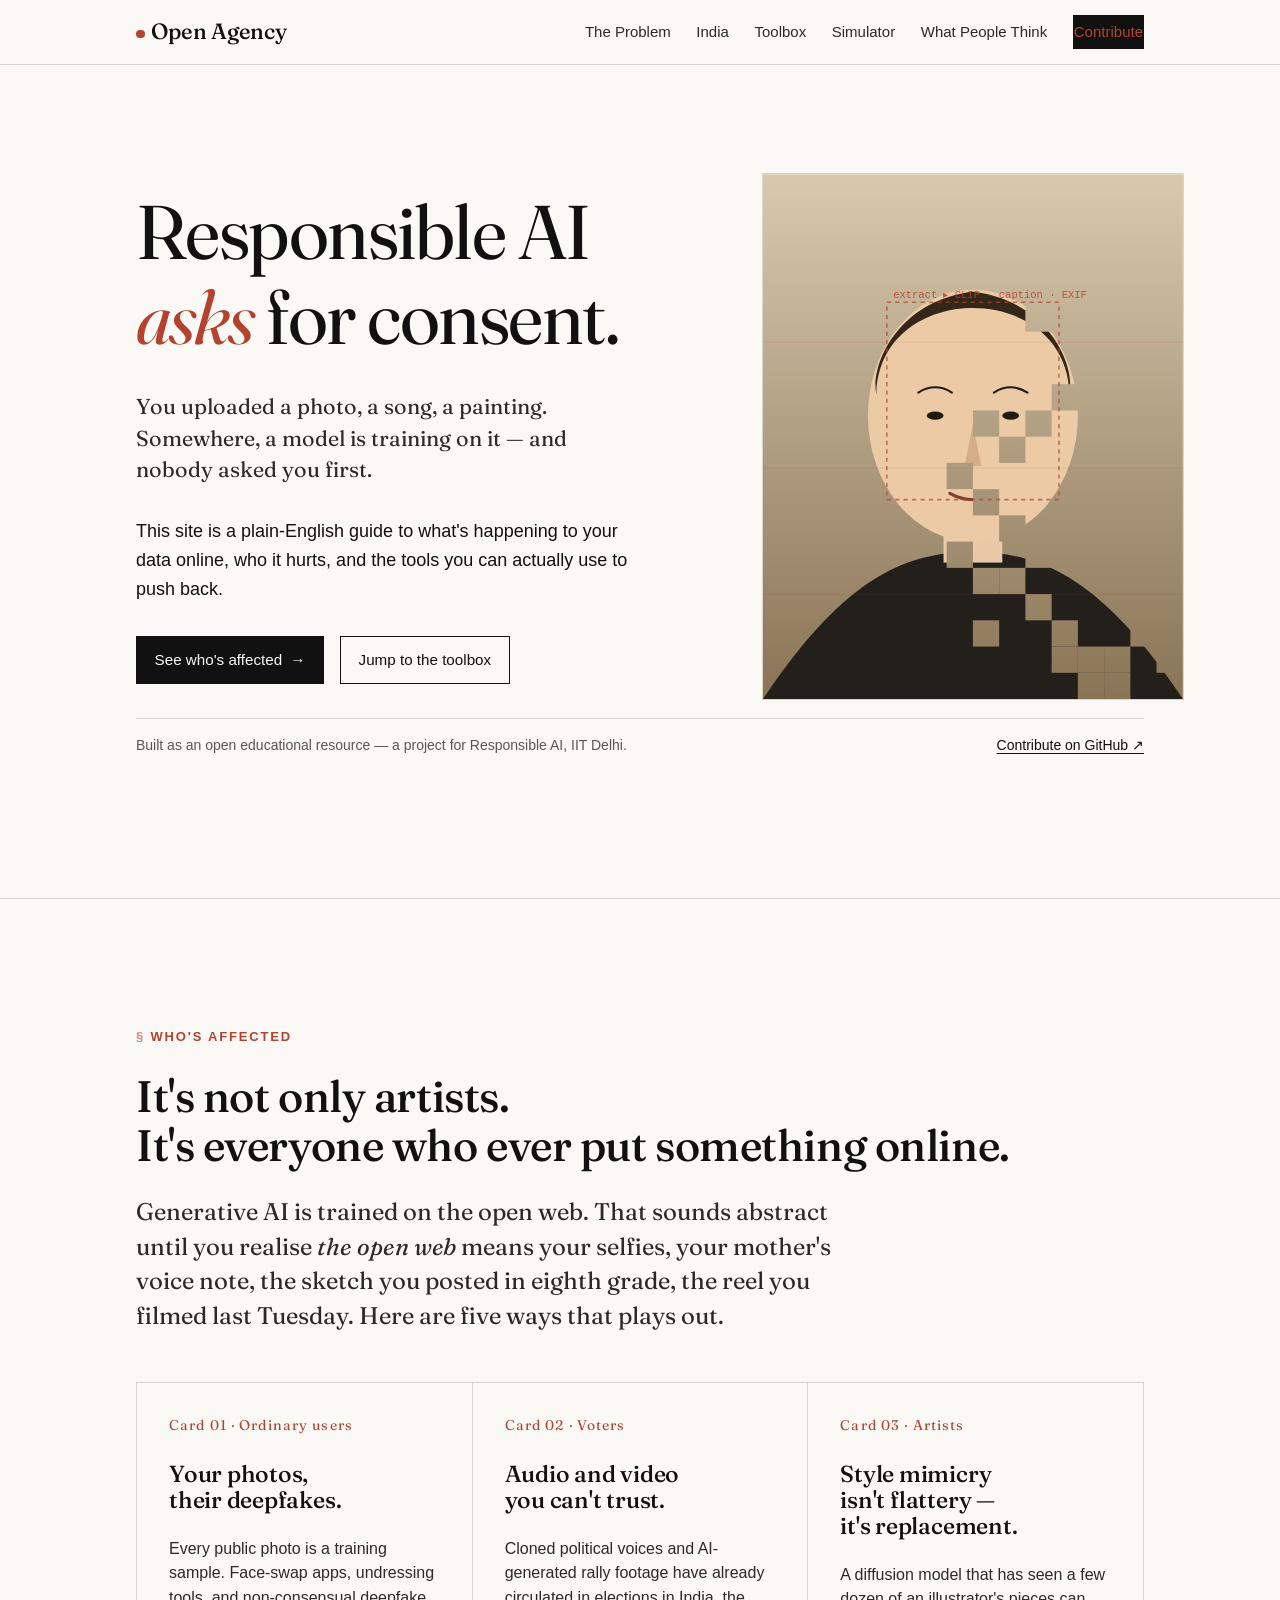
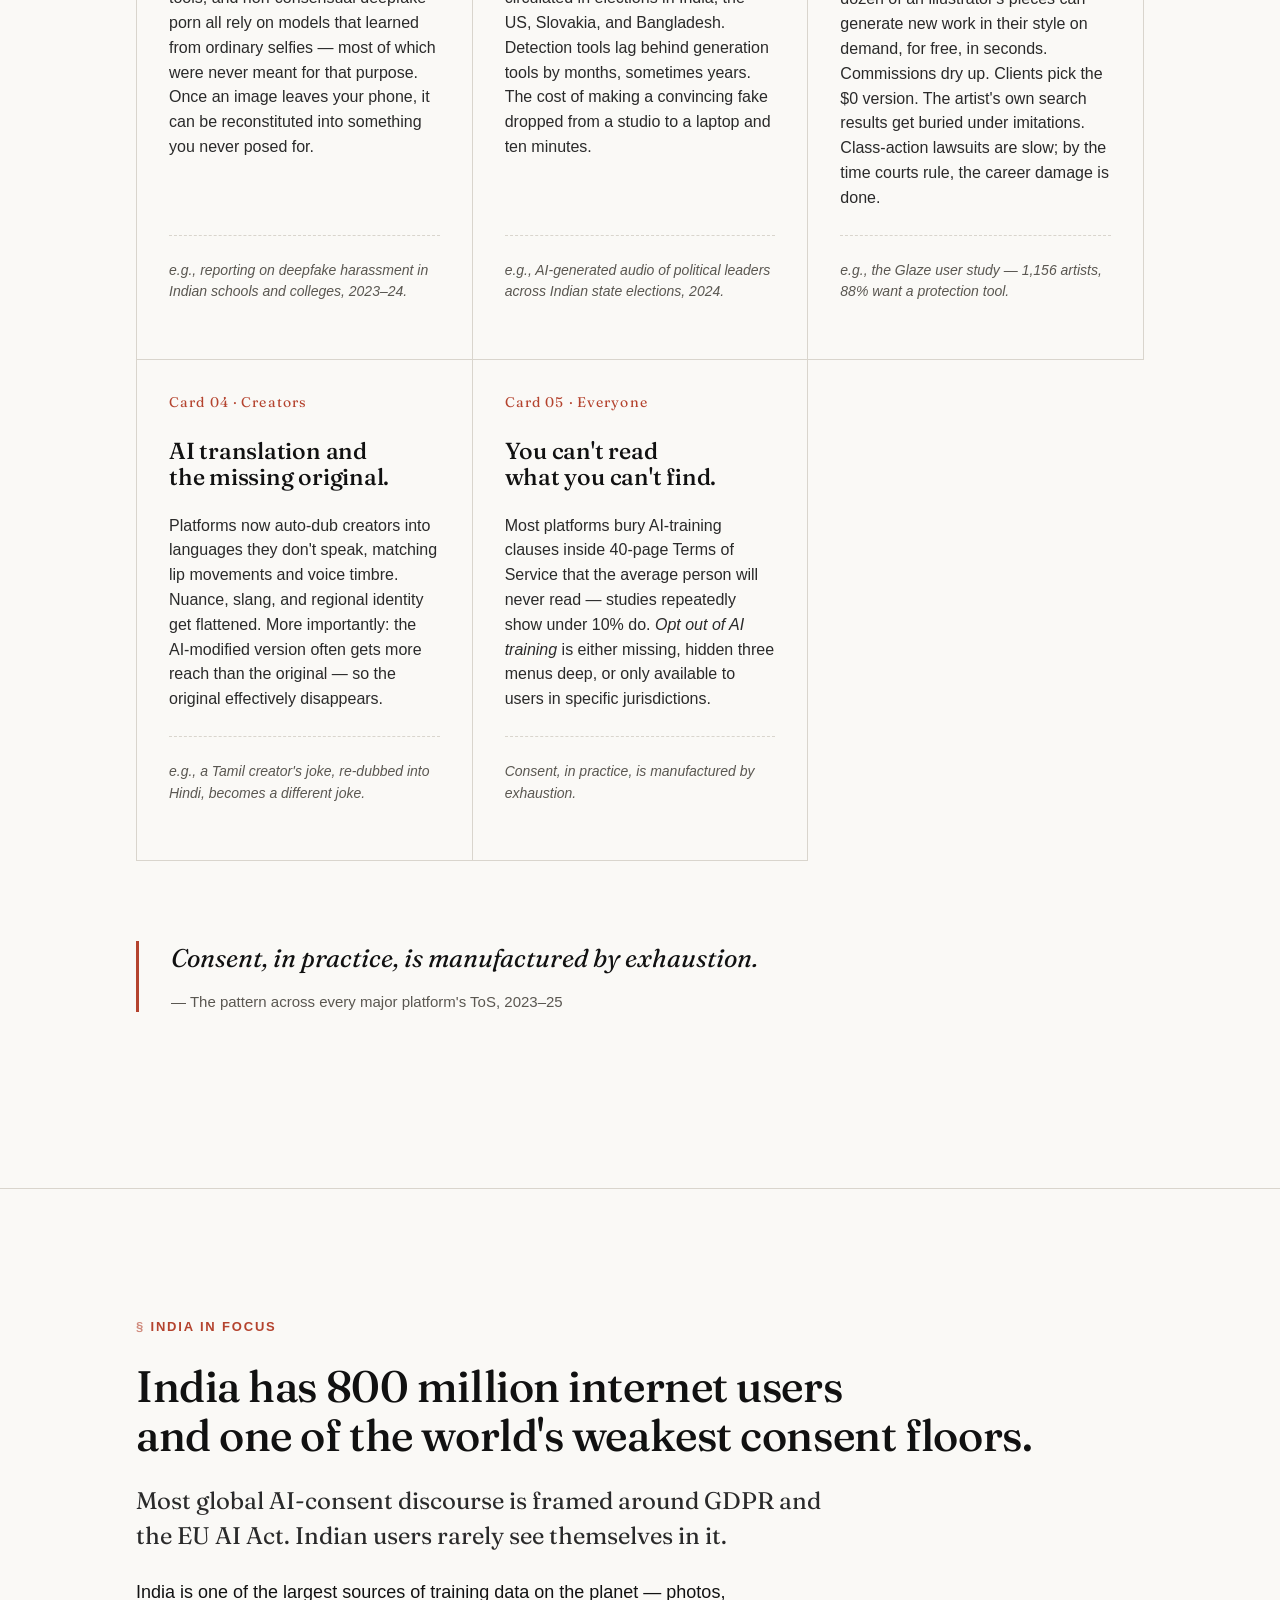
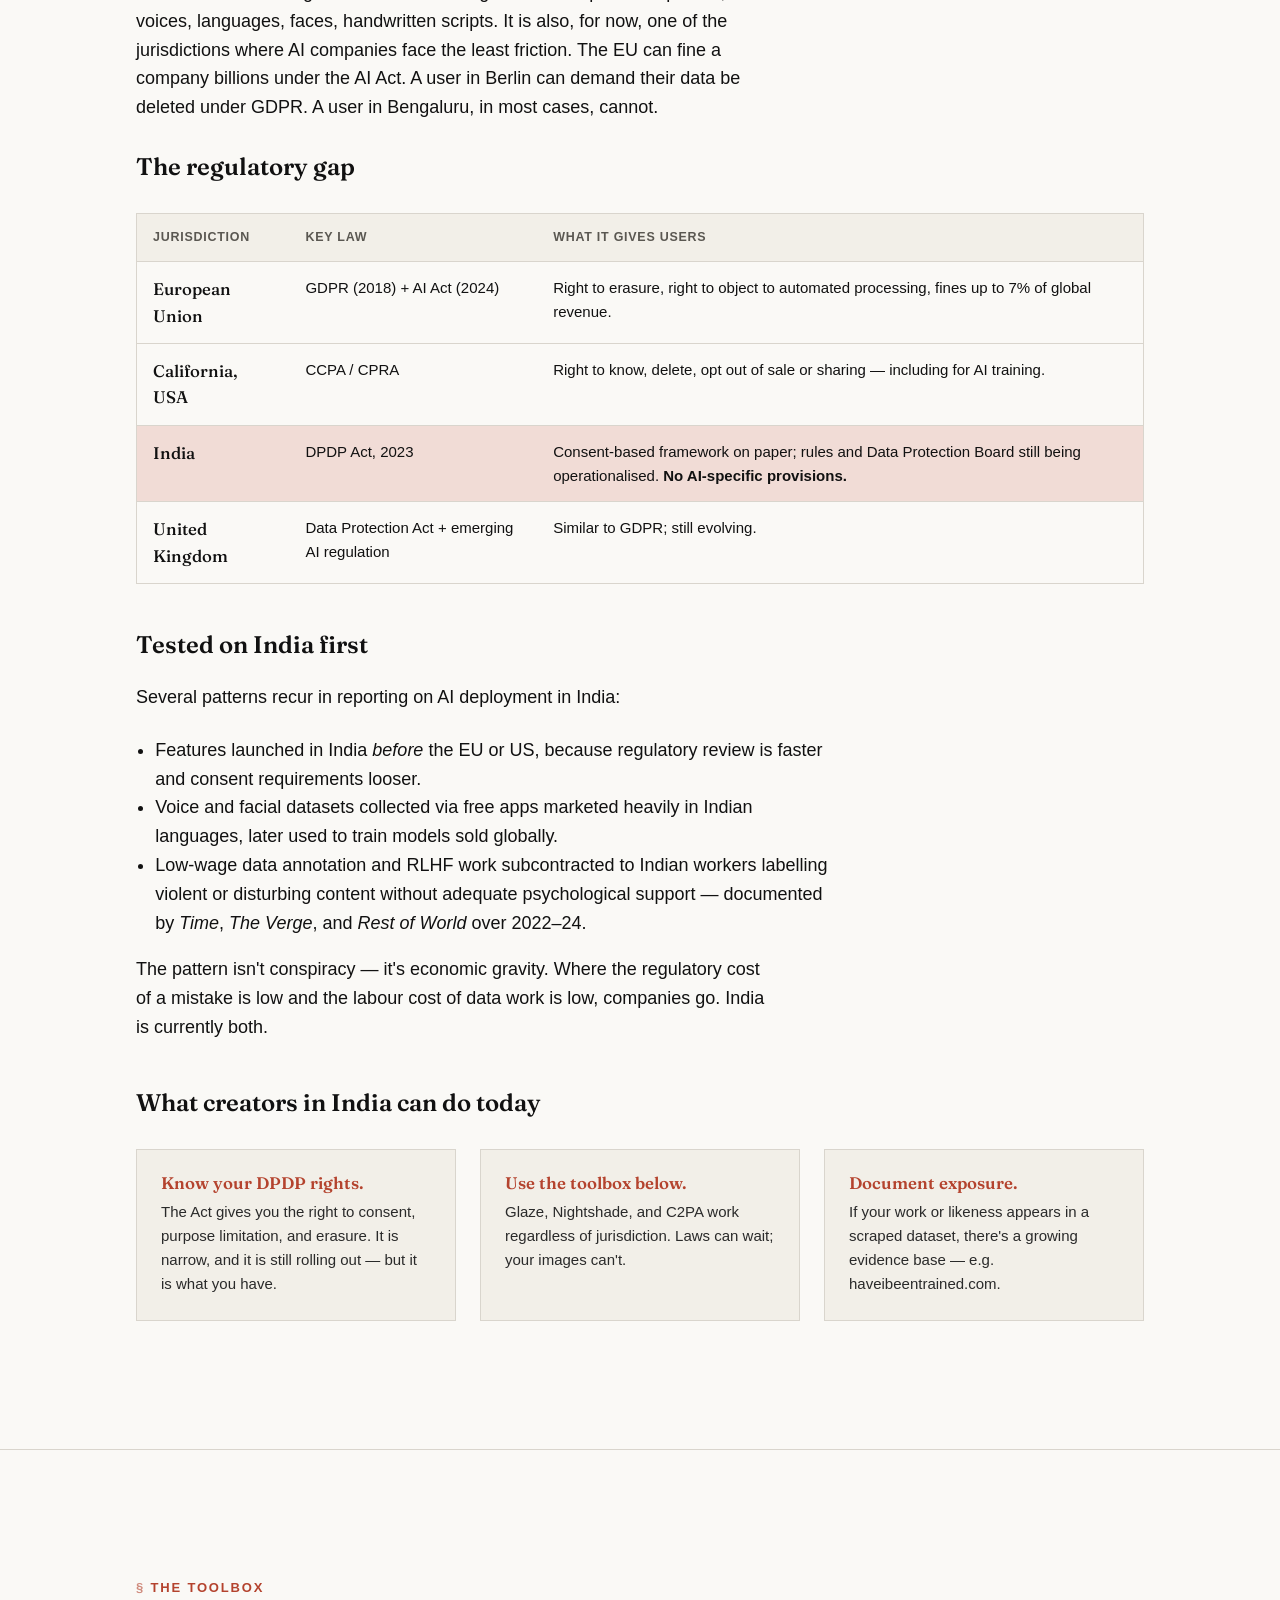
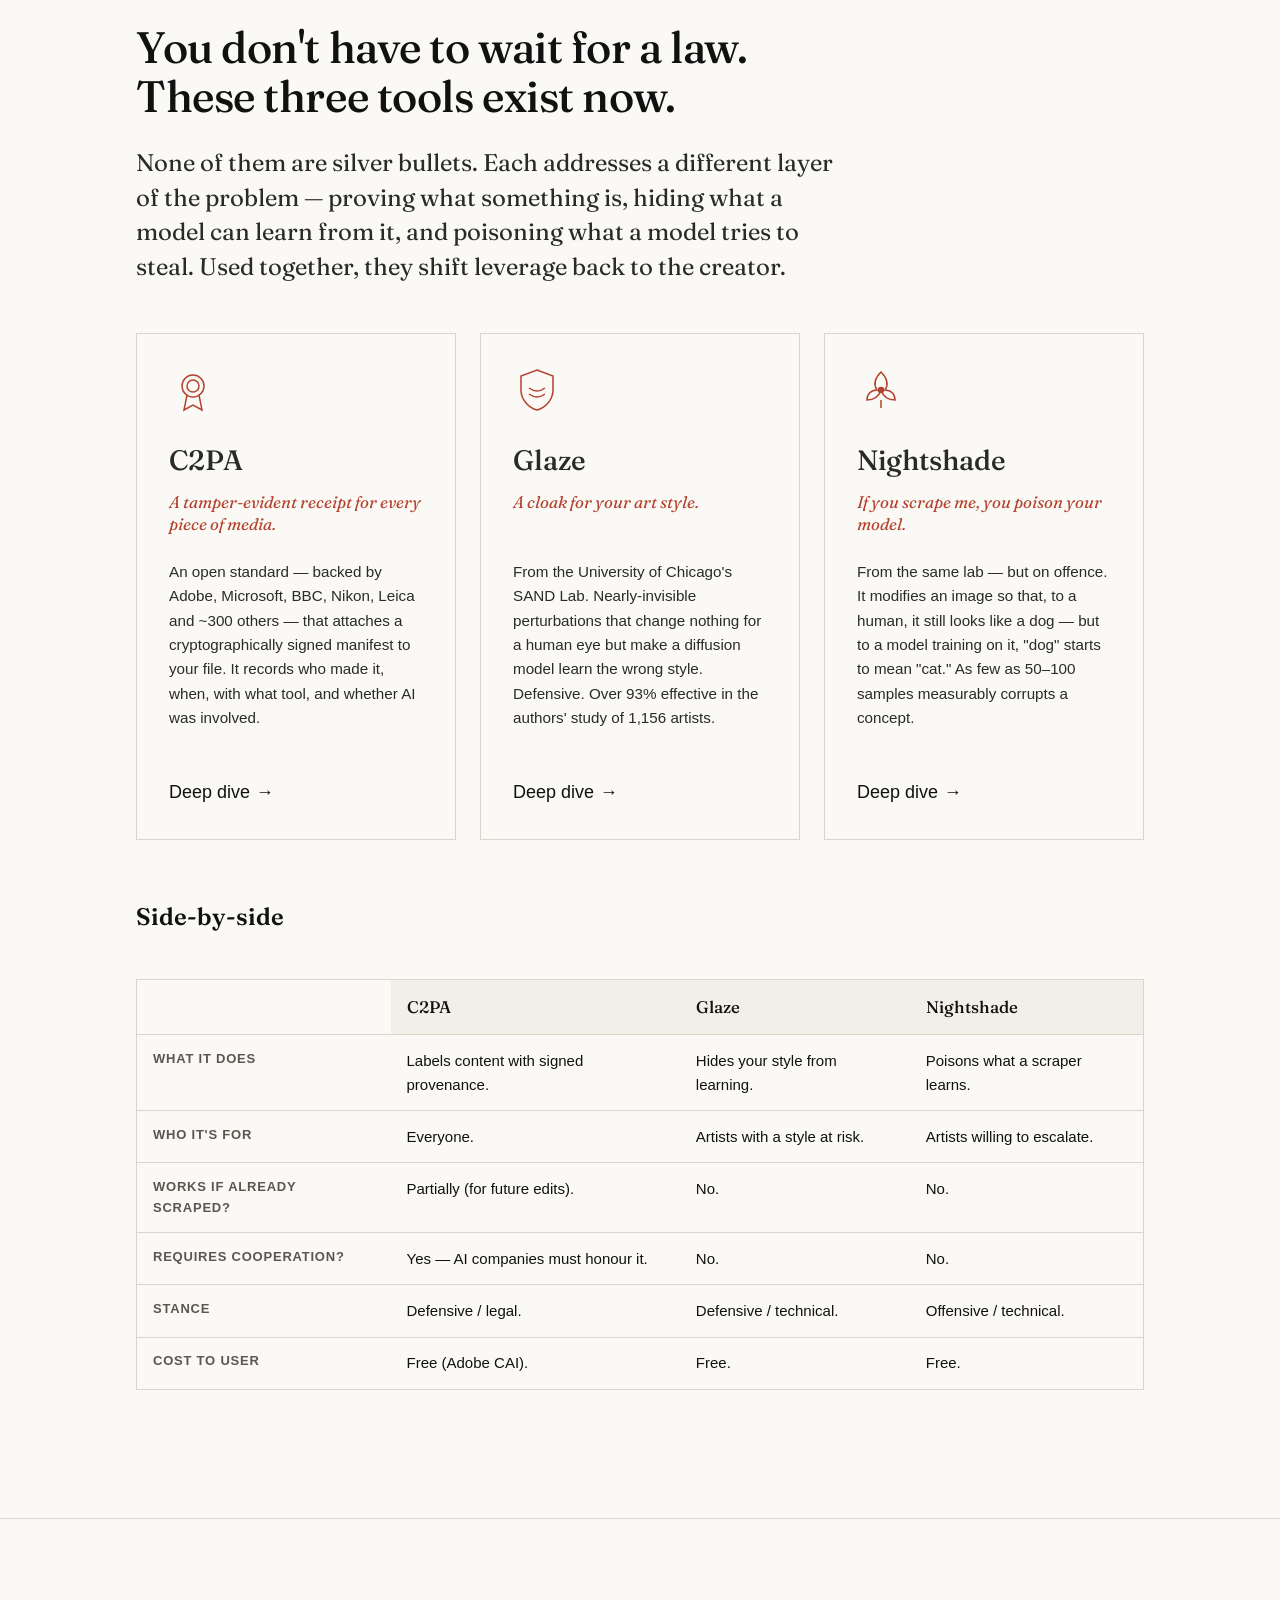
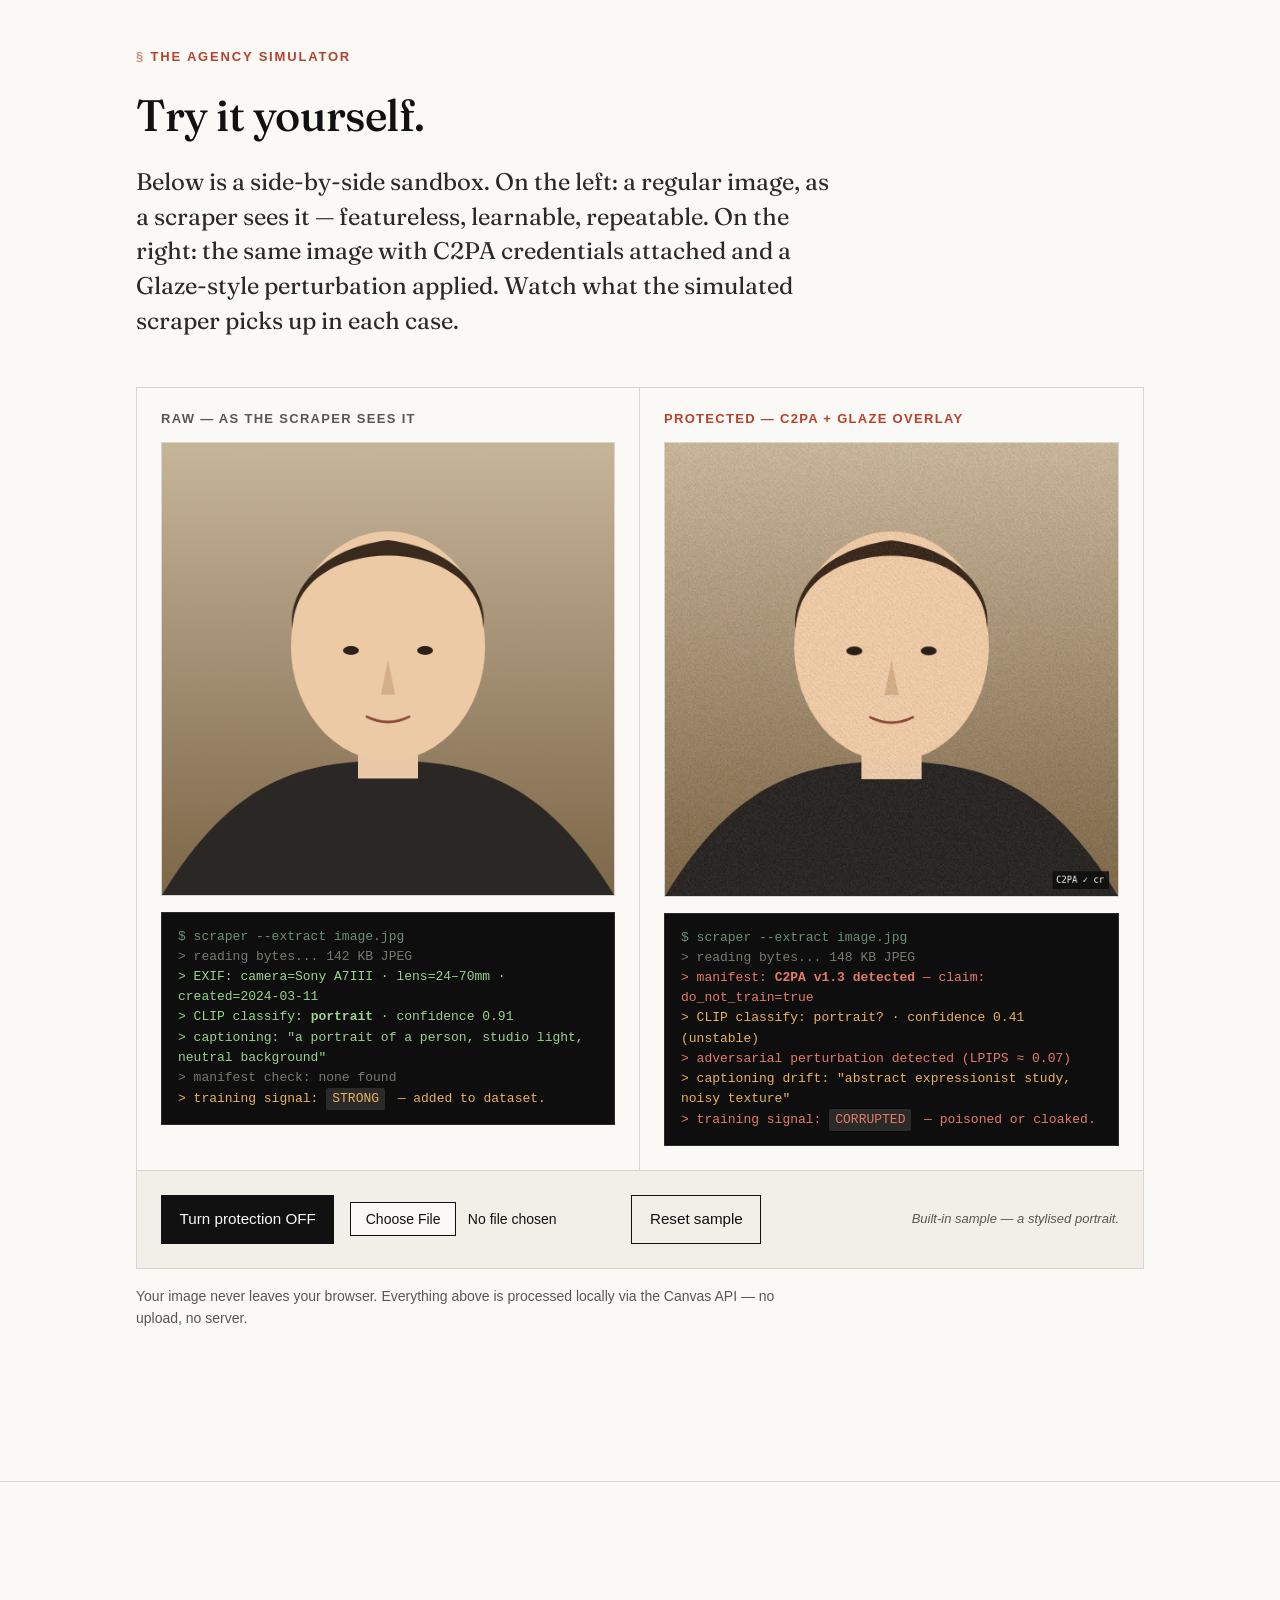
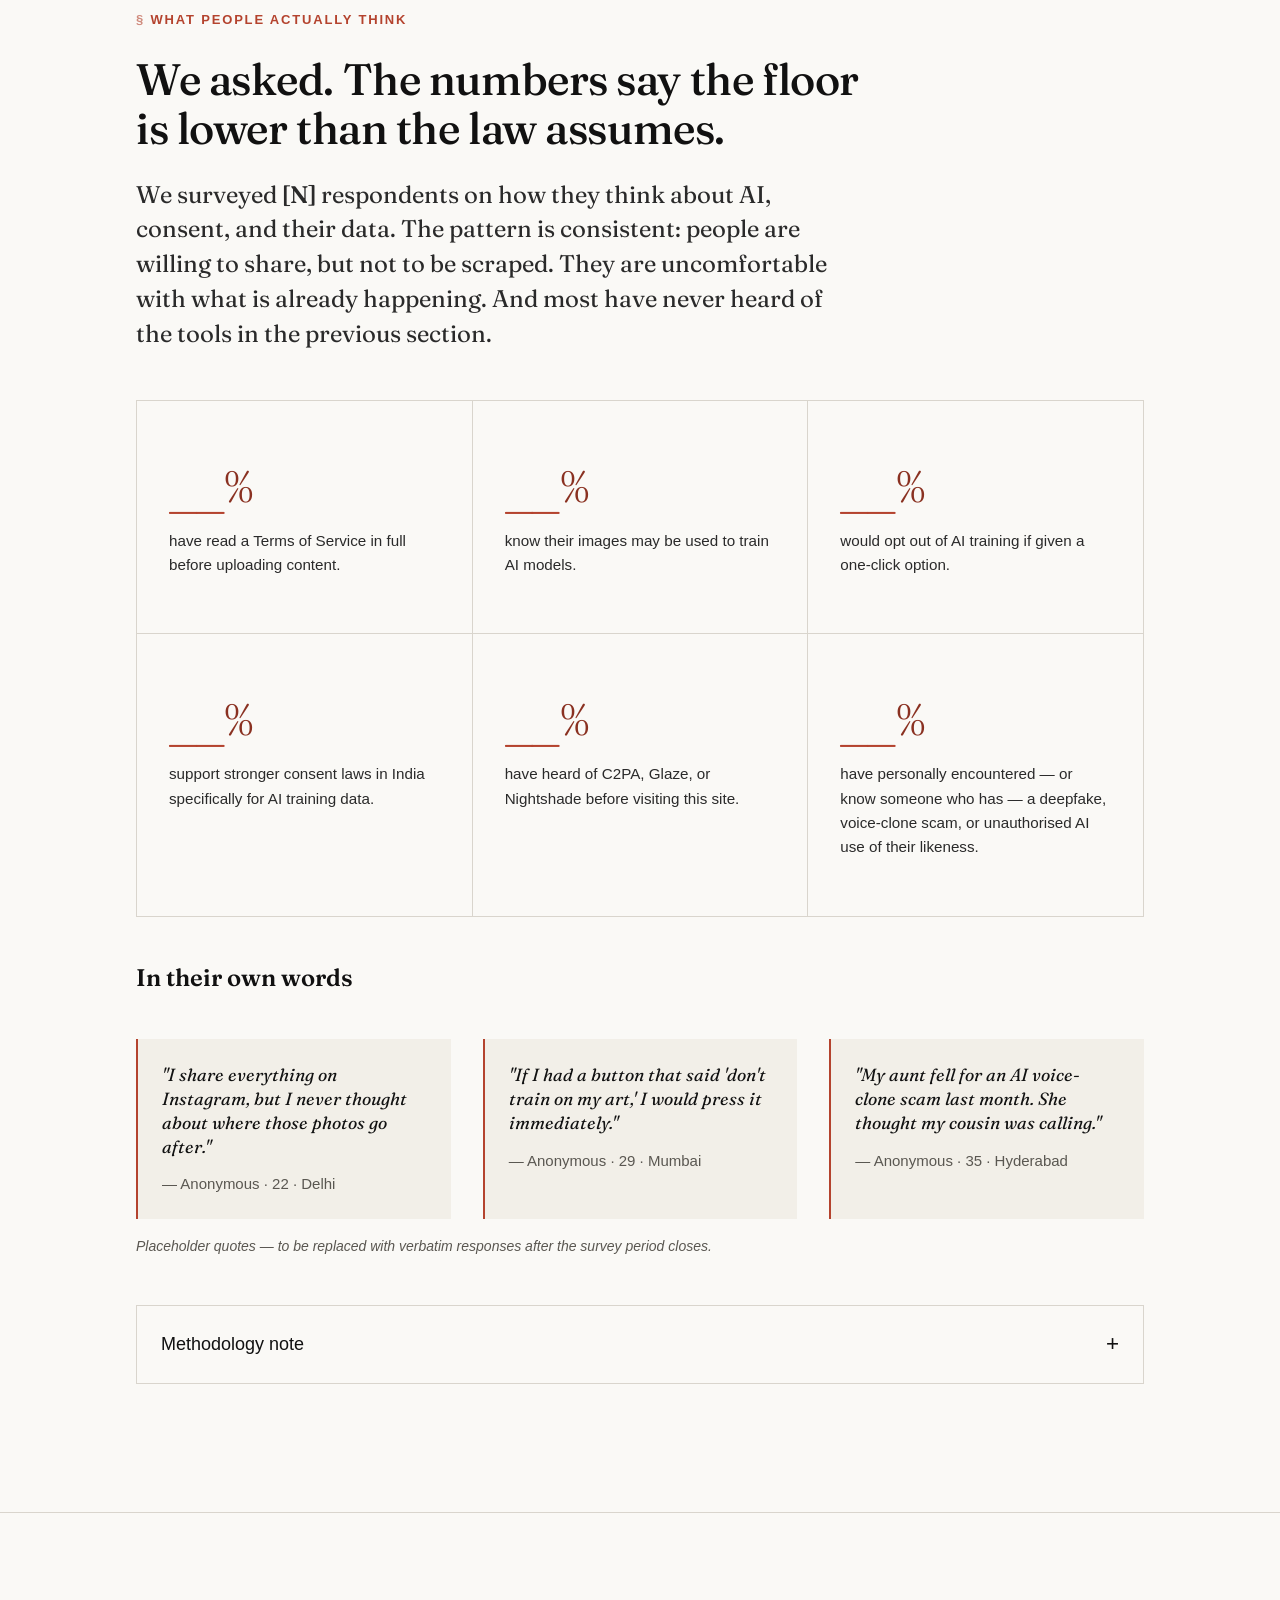
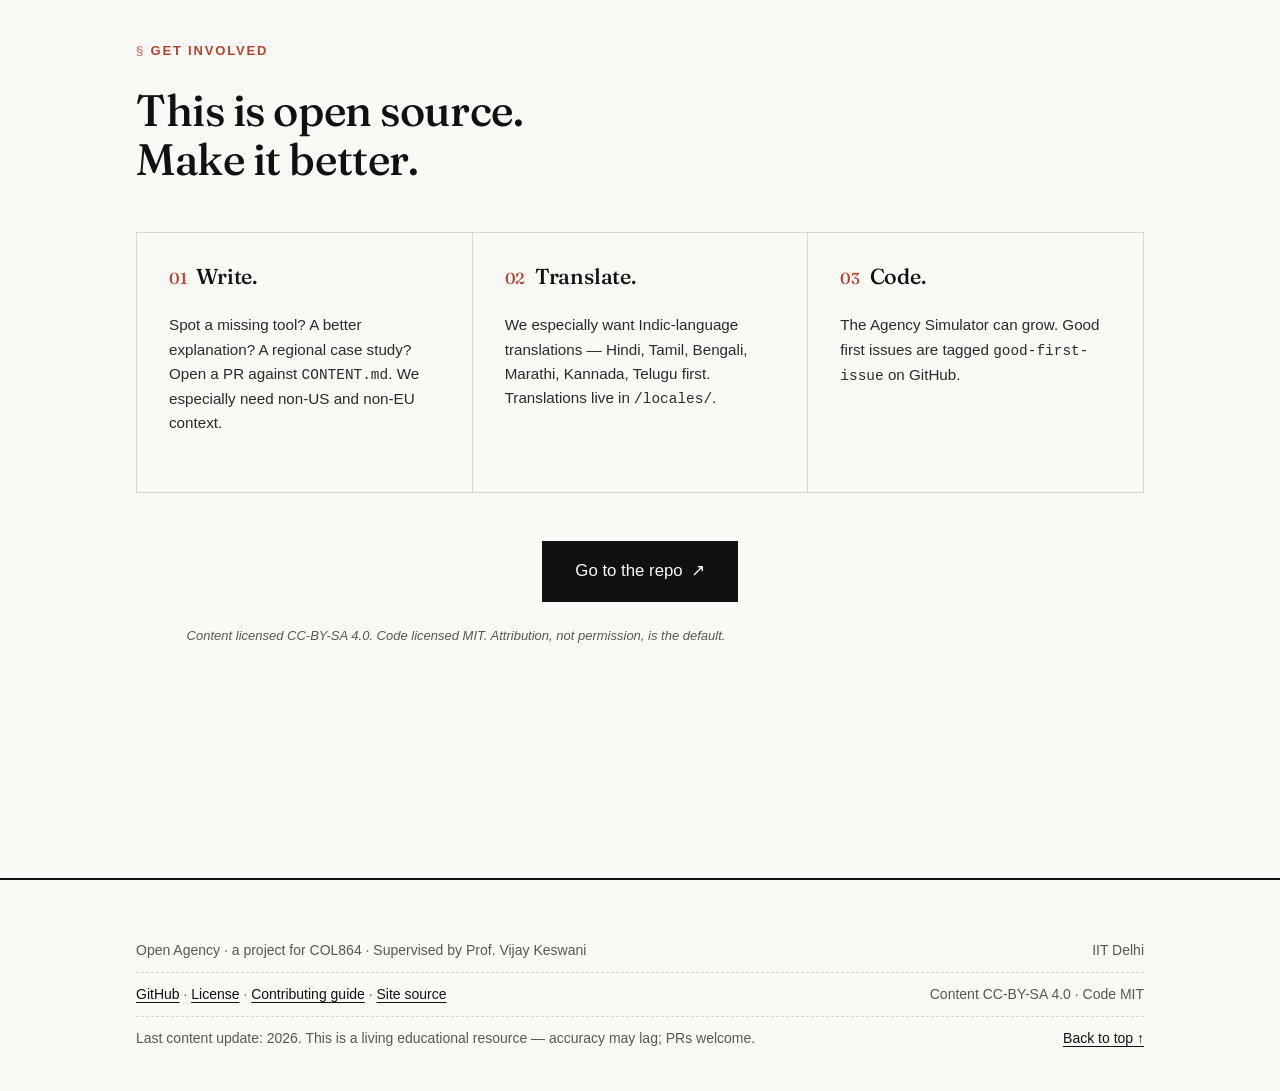
==== index.html @ 226316f7 "Website draft" ====
<!DOCTYPE html>
<html lang="en">
<head>
  <meta charset="UTF-8" />
  <meta name="viewport" content="width=device-width, initial-scale=1.0" />
  <title>Open Agency — Responsible AI asks for consent</title>
  <meta name="description" content="A plain-English guide to AI, consent, and the tools that put creators back in control." />
  <meta name="color-scheme" content="light" />
  <meta name="theme-color" content="#FAF9F6" />

  <!-- Open Graph -->
  <meta property="og:title" content="Open Agency — A Layman's Guide to Digital Consent" />
  <meta property="og:description" content="Responsible AI asks for consent. Here's how to ask back." />
  <meta property="og:type" content="website" />

  <!-- Fonts: Fraunces for headlines; body uses system UI stack (no fetch) -->
  <link rel="preconnect" href="https://fonts.googleapis.com" />
  <link rel="preconnect" href="https://fonts.gstatic.com" crossorigin />
  <link rel="stylesheet" href="https://fonts.googleapis.com/css2?family=Fraunces:ital,opsz,wght@0,9..144,300..700;1,9..144,300..700&display=swap" />

  <link rel="stylesheet" href="assets/css/main.css" />

  <!-- Favicon: inline SVG dot -->
  <link rel="icon" href="data:image/svg+xml,%3Csvg xmlns='http://www.w3.org/2000/svg' viewBox='0 0 16 16'%3E%3Ccircle cx='8' cy='8' r='5' fill='%23B4432E'/%3E%3C/svg%3E" />
</head>
<body>
  <a href="#main" class="skip-link">Skip to main content</a>

  <header class="site-header">
    <div class="wrap">
      <a href="#top" class="logo" aria-label="Open Agency — home">Open Agency</a>
      <nav class="site-nav" aria-label="Primary">
        <a href="#problem">The Problem</a>
        <a href="#india">India</a>
        <a href="#toolbox">Toolbox</a>
        <a href="#simulator">Simulator</a>
        <a href="#voices">What People Think</a>
        <a href="#contribute" class="btn">Contribute</a>
      </nav>
    </div>
  </header>

  <main id="main">

    <!-- ================================================
         HERO
         ================================================ -->
    <section id="top" class="hero">
      <div class="wrap">
        <div class="hero-grid">
          <div>
            <h1>Responsible AI <em>asks</em> for consent.</h1>
            <p class="sub">
              You uploaded a photo, a song, a painting. Somewhere, a model is training on it
              — and nobody asked you first.
            </p>
            <p class="prose" style="max-width:34rem;">
              This site is a plain-English guide to what's happening to your data online,
              who it hurts, and the tools you can actually use to push back.
            </p>
            <div class="hero-ctas">
              <a class="btn" href="#problem">See who's affected <span class="arrow" aria-hidden="true">→</span></a>
              <a class="btn ghost" href="#toolbox">Jump to the toolbox</a>
            </div>
          </div>

          <figure class="hero-visual" aria-label="An illustrated portrait slowly dissolving into a grid of pixels — a visual metaphor for scraping.">
            <!-- Portrait dissolving into pixel mask. Mask rects fade away as you scroll. -->
            <svg viewBox="0 0 400 500" xmlns="http://www.w3.org/2000/svg" role="img" aria-hidden="true">
              <defs>
                <linearGradient id="skyGrad" x1="0" y1="0" x2="0" y2="1">
                  <stop offset="0" stop-color="#d8c9ad"/>
                  <stop offset="1" stop-color="#8a7456"/>
                </linearGradient>
                <mask id="portraitMask">
                  <rect width="400" height="500" fill="white"/>
                  <g id="dissolveMask">
                    <!-- Pixel grid used to dissolve the right half of the portrait. -->
                  </g>
                </mask>
              </defs>
              <!-- background -->
              <rect width="400" height="500" fill="url(#skyGrad)"/>
              <!-- portrait under mask -->
              <g mask="url(#portraitMask)">
                <!-- shoulders -->
                <path d="M0 500 C 80 380, 140 360, 200 360 C 260 360, 320 380, 400 500 Z" fill="#23201c"/>
                <!-- neck -->
                <rect x="172" y="300" width="56" height="70" fill="#e9c9a7"/>
                <!-- head -->
                <ellipse cx="200" cy="230" rx="100" ry="120" fill="#eccaa6"/>
                <!-- hair -->
                <path d="M108 210 C 110 100, 290 100, 292 210 C 298 180, 270 120, 200 112 C 130 120, 102 180, 108 210 Z" fill="#35261a"/>
                <!-- eyes -->
                <ellipse cx="164" cy="230" rx="8" ry="4" fill="#22190f"/>
                <ellipse cx="236" cy="230" rx="8" ry="4" fill="#22190f"/>
                <!-- brow highlights -->
                <path d="M148 208 Q 164 198 180 208" stroke="#22190f" stroke-width="2" fill="none" stroke-linecap="round"/>
                <path d="M220 208 Q 236 198 252 208" stroke="#22190f" stroke-width="2" fill="none" stroke-linecap="round"/>
                <!-- nose -->
                <path d="M200 238 L 192 278 L 208 278 Z" fill="#d4ae88"/>
                <!-- mouth -->
                <path d="M178 304 Q 200 316 222 304" stroke="#823f30" stroke-width="3" fill="none" stroke-linecap="round"/>
              </g>

              <!-- Scan line decor -->
              <g stroke="#B4432E" stroke-width="0.5" opacity="0.25">
                <line x1="0" y1="160" x2="400" y2="160"/>
                <line x1="0" y1="280" x2="400" y2="280"/>
                <line x1="0" y1="400" x2="400" y2="400"/>
              </g>

              <!-- Scraper crop rectangle -->
              <g stroke="#B4432E" stroke-width="1.5" fill="none" stroke-dasharray="4 4" opacity="0.7">
                <rect x="118" y="122" width="164" height="188"/>
              </g>
              <g font-family="ui-monospace, Menlo, monospace" font-size="10" fill="#B4432E" opacity="0.85">
                <text x="124" y="118">extract ▸ CLIP · caption · EXIF</text>
              </g>
            </svg>
            <!-- Pixel grid used by JS to dissolve the portrait. We inject here so JS can iterate. -->
            <!-- (rects are generated by inline script below to avoid hand-typing 200 of them) -->
          </figure>
        </div>

        <div class="microstrip" aria-label="Open source note">
          <span>Built as an open educational resource — a project for Responsible AI, IIT Delhi.</span>
          <a href="https://github.com/SanketRt/Open-Agency" target="_blank" rel="noopener">Contribute on GitHub ↗</a>
        </div>
      </div>
    </section>

    <!-- ================================================
         SECTION 1 — WHO'S AFFECTED
         ================================================ -->
    <section id="problem" class="section reveal">
      <div class="wrap">
        <p class="section-label">Who's affected</p>
        <h2>It's not only artists.<br/>It's everyone who ever put something online.</h2>
        <p class="lead">
          Generative AI is trained on the open web. That sounds abstract until you realise
          <em>the open web</em> means your selfies, your mother's voice note, the sketch you
          posted in eighth grade, the reel you filmed last Tuesday. Here are five ways that
          plays out.
        </p>

        <div class="cards">
          <article class="card">
            <p class="card-num">Card 01 · Ordinary users</p>
            <h3>Your photos, their deepfakes.</h3>
            <p>
              Every public photo is a training sample. Face-swap apps, undressing tools, and
              non-consensual deepfake porn all rely on models that learned from ordinary
              selfies — most of which were never meant for that purpose. Once an image leaves
              your phone, it can be reconstituted into something you never posed for.
            </p>
            <p class="example">e.g., reporting on deepfake harassment in Indian schools and colleges, 2023–24.</p>
          </article>

          <article class="card">
            <p class="card-num">Card 02 · Voters</p>
            <h3>Audio and video you can't trust.</h3>
            <p>
              Cloned political voices and AI-generated rally footage have already circulated
              in elections in India, the US, Slovakia, and Bangladesh. Detection tools lag
              behind generation tools by months, sometimes years. The cost of making a
              convincing fake dropped from a studio to a laptop and ten minutes.
            </p>
            <p class="example">e.g., AI-generated audio of political leaders across Indian state elections, 2024.</p>
          </article>

          <article class="card">
            <p class="card-num">Card 03 · Artists</p>
            <h3>Style mimicry isn't flattery — it's replacement.</h3>
            <p>
              A diffusion model that has seen a few dozen of an illustrator's pieces can
              generate new work in their style on demand, for free, in seconds. Commissions
              dry up. Clients pick the $0 version. The artist's own search results get
              buried under imitations. Class-action lawsuits are slow; by the time courts
              rule, the career damage is done.
            </p>
            <p class="example">e.g., the Glaze user study — 1,156 artists, 88% want a protection tool.</p>
          </article>

          <article class="card">
            <p class="card-num">Card 04 · Creators</p>
            <h3>AI translation and the missing original.</h3>
            <p>
              Platforms now auto-dub creators into languages they don't speak, matching lip
              movements and voice timbre. Nuance, slang, and regional identity get
              flattened. More importantly: the AI-modified version often gets more reach
              than the original — so the original effectively disappears.
            </p>
            <p class="example">e.g., a Tamil creator's joke, re-dubbed into Hindi, becomes a different joke.</p>
          </article>

          <article class="card">
            <p class="card-num">Card 05 · Everyone</p>
            <h3>You can't read what you can't find.</h3>
            <p>
              Most platforms bury AI-training clauses inside 40-page Terms of Service that
              the average person will never read — studies repeatedly show under 10% do.
              <em>Opt out of AI training</em> is either missing, hidden three menus deep, or
              only available to users in specific jurisdictions.
            </p>
            <p class="example">Consent, in practice, is manufactured by exhaustion.</p>
          </article>
        </div>

        <blockquote style="margin-top: 5rem;">
          Consent, in practice, is manufactured by exhaustion.
          <cite>The pattern across every major platform's ToS, 2023–25</cite>
        </blockquote>
      </div>
    </section>

    <!-- ================================================
         SECTION 2 — INDIA IN FOCUS
         ================================================ -->
    <section id="india" class="section reveal">
      <div class="wrap">
        <p class="section-label">India in focus</p>
        <h2>India has 800&nbsp;million internet users<br/>and one of the world's weakest consent floors.</h2>
        <p class="lead">
          Most global AI-consent discourse is framed around GDPR and the EU AI Act.
          Indian users rarely see themselves in it.
        </p>

        <div class="prose" style="max-width:44rem;">
          <p>
            India is one of the largest sources of training data on the planet — photos,
            voices, languages, faces, handwritten scripts. It is also, for now, one of the
            jurisdictions where AI companies face the least friction. The EU can fine a
            company billions under the AI Act. A user in Berlin can demand their data be
            deleted under GDPR. A user in Bengaluru, in most cases, cannot.
          </p>
        </div>

        <h3 style="margin-top:2rem;">The regulatory gap</h3>
        <div class="regtable-wrap">
          <table class="regtable">
            <thead>
              <tr>
                <th scope="col">Jurisdiction</th>
                <th scope="col">Key law</th>
                <th scope="col">What it gives users</th>
              </tr>
            </thead>
            <tbody>
              <tr>
                <td>European Union</td>
                <td>GDPR (2018) + AI Act (2024)</td>
                <td>Right to erasure, right to object to automated processing, fines up to 7% of global revenue.</td>
              </tr>
              <tr>
                <td>California, USA</td>
                <td>CCPA / CPRA</td>
                <td>Right to know, delete, opt out of sale or sharing — including for AI training.</td>
              </tr>
              <tr class="highlight">
                <td>India</td>
                <td>DPDP Act, 2023</td>
                <td>Consent-based framework on paper; rules and Data Protection Board still being operationalised. <strong>No AI-specific provisions.</strong></td>
              </tr>
              <tr>
                <td>United Kingdom</td>
                <td>Data Protection Act + emerging AI regulation</td>
                <td>Similar to GDPR; still evolving.</td>
              </tr>
            </tbody>
          </table>
        </div>

        <h3 style="margin-top:3rem;">Tested on India first</h3>
        <p class="prose">
          Several patterns recur in reporting on AI deployment in India:
        </p>
        <ul class="prose" style="padding-left:1.2rem; max-width:44rem;">
          <li>Features launched in India <em>before</em> the EU or US, because regulatory review is faster and consent requirements looser.</li>
          <li>Voice and facial datasets collected via free apps marketed heavily in Indian languages, later used to train models sold globally.</li>
          <li>Low-wage data annotation and RLHF work subcontracted to Indian workers labelling violent or disturbing content without adequate psychological support — documented by <em>Time</em>, <em>The Verge</em>, and <em>Rest of World</em> over 2022–24.</li>
        </ul>
        <p class="prose">
          The pattern isn't conspiracy — it's economic gravity. Where the regulatory cost of
          a mistake is low and the labour cost of data work is low, companies go. India is
          currently both.
        </p>

        <h3 style="margin-top:3rem;">What creators in India can do today</h3>
        <div class="mini-cards">
          <div class="mini-card">
            <h4>Know your DPDP rights.</h4>
            <p>The Act gives you the right to consent, purpose limitation, and erasure. It is narrow, and it is still rolling out — but it is what you have.</p>
          </div>
          <div class="mini-card">
            <h4>Use the toolbox below.</h4>
            <p>Glaze, Nightshade, and C2PA work regardless of jurisdiction. Laws can wait; your images can't.</p>
          </div>
          <div class="mini-card">
            <h4>Document exposure.</h4>
            <p>If your work or likeness appears in a scraped dataset, there's a growing evidence base — e.g. haveibeentrained.com.</p>
          </div>
        </div>
      </div>
    </section>

    <!-- ================================================
         SECTION 3 — THE TOOLBOX
         ================================================ -->
    <section id="toolbox" class="section reveal">
      <div class="wrap">
        <p class="section-label">The Toolbox</p>
        <h2>You don't have to wait for a law.<br/>These three tools exist now.</h2>
        <p class="lead">
          None of them are silver bullets. Each addresses a different layer of the problem —
          proving what something is, hiding what a model can learn from it, and poisoning
          what a model tries to steal. Used together, they shift leverage back to the creator.
        </p>

        <div class="tool-cards">
          <a class="tool-card" href="tools/c2pa.html">
            <!-- Icon: seal / stamp -->
            <svg class="icon" viewBox="0 0 48 48" fill="none" stroke="currentColor" stroke-width="1.5" aria-hidden="true">
              <circle cx="24" cy="20" r="11"/>
              <circle cx="24" cy="20" r="6"/>
              <path d="M18 29 L 15 44 L 24 39 L 33 44 L 30 29"/>
            </svg>
            <p class="tool-name">C2PA</p>
            <p class="tagline">A tamper-evident receipt for every piece of media.</p>
            <p>
              An open standard — backed by Adobe, Microsoft, BBC, Nikon, Leica and ~300
              others — that attaches a cryptographically signed manifest to your file.
              It records who made it, when, with what tool, and whether AI was involved.
            </p>
            <span class="read-more">Deep dive <span class="arrow" aria-hidden="true">→</span></span>
          </a>

          <a class="tool-card" href="tools/glaze.html">
            <!-- Icon: cloak / shield -->
            <svg class="icon" viewBox="0 0 48 48" fill="none" stroke="currentColor" stroke-width="1.5" aria-hidden="true">
              <path d="M24 4 L 40 10 V 24 C 40 34, 32 42, 24 44 C 16 42, 8 34, 8 24 V 10 Z"/>
              <path d="M16 22 Q 24 28, 32 22"/>
              <path d="M16 28 Q 24 34, 32 28"/>
            </svg>
            <p class="tool-name">Glaze</p>
            <p class="tagline">A cloak for your art style.</p>
            <p>
              From the University of Chicago's SAND Lab. Nearly-invisible perturbations
              that change nothing for a human eye but make a diffusion model learn the
              wrong style. Defensive. Over 93% effective in the authors' study of 1,156 artists.
            </p>
            <span class="read-more">Deep dive <span class="arrow" aria-hidden="true">→</span></span>
          </a>

          <a class="tool-card" href="tools/nightshade.html">
            <!-- Icon: thorn / nightshade -->
            <svg class="icon" viewBox="0 0 48 48" fill="none" stroke="currentColor" stroke-width="1.5" aria-hidden="true">
              <path d="M24 6 C 18 12, 16 18, 20 24 C 14 24, 10 28, 10 34 C 18 34, 22 30, 24 24 C 26 30, 30 34, 38 34 C 38 28, 34 24, 28 24 C 32 18, 30 12, 24 6 Z"/>
              <circle cx="24" cy="24" r="2.5" fill="currentColor"/>
              <line x1="24" y1="34" x2="24" y2="42"/>
            </svg>
            <p class="tool-name">Nightshade</p>
            <p class="tagline">If you scrape me, you poison your model.</p>
            <p>
              From the same lab — but on offence. It modifies an image so that, to a human,
              it still looks like a dog — but to a model training on it, "dog" starts to
              mean "cat." As few as 50–100 samples measurably corrupts a concept.
            </p>
            <span class="read-more">Deep dive <span class="arrow" aria-hidden="true">→</span></span>
          </a>
        </div>

        <h3 style="margin-top:4rem;">Side-by-side</h3>
        <div class="compare-wrap">
          <table class="compare">
            <thead>
              <tr>
                <th></th>
                <th scope="col">C2PA</th>
                <th scope="col">Glaze</th>
                <th scope="col">Nightshade</th>
              </tr>
            </thead>
            <tbody>
              <tr>
                <td>What it does</td>
                <td>Labels content with signed provenance.</td>
                <td>Hides your style from learning.</td>
                <td>Poisons what a scraper learns.</td>
              </tr>
              <tr>
                <td>Who it's for</td>
                <td>Everyone.</td>
                <td>Artists with a style at risk.</td>
                <td>Artists willing to escalate.</td>
              </tr>
              <tr>
                <td>Works if already scraped?</td>
                <td>Partially (for future edits).</td>
                <td>No.</td>
                <td>No.</td>
              </tr>
              <tr>
                <td>Requires cooperation?</td>
                <td>Yes — AI companies must honour it.</td>
                <td>No.</td>
                <td>No.</td>
              </tr>
              <tr>
                <td>Stance</td>
                <td>Defensive / legal.</td>
                <td>Defensive / technical.</td>
                <td>Offensive / technical.</td>
              </tr>
              <tr>
                <td>Cost to user</td>
                <td>Free (Adobe CAI).</td>
                <td>Free.</td>
                <td>Free.</td>
              </tr>
            </tbody>
          </table>
        </div>
      </div>
    </section>

    <!-- ================================================
         SECTION 4 — AGENCY SIMULATOR
         ================================================ -->
    <section id="simulator" class="section reveal">
      <div class="wrap">
        <p class="section-label">The Agency Simulator</p>
        <h2>Try it yourself.</h2>
        <p class="lead">
          Below is a side-by-side sandbox. On the left: a regular image, as a scraper sees
          it — featureless, learnable, repeatable. On the right: the same image with C2PA
          credentials attached and a Glaze-style perturbation applied. Watch what the
          simulated scraper picks up in each case.
        </p>

        <div class="sim" role="region" aria-label="Interactive scraper vs. protected image demo">
          <div class="sim-panels">
            <div class="sim-panel raw">
              <h3>Raw — as the scraper sees it</h3>
              <div class="sim-canvas-wrap">
                <canvas id="simRaw" aria-label="Unprotected sample image rendered on a canvas."></canvas>
              </div>
              <div class="sim-terminal" id="termRaw" aria-live="polite"></div>
            </div>
            <div class="sim-panel protected">
              <h3>Protected — C2PA + Glaze overlay</h3>
              <div class="sim-canvas-wrap">
                <canvas id="simProtected" aria-label="Same image with adversarial cloak and C2PA badge applied."></canvas>
              </div>
              <div class="sim-terminal" id="termProtected" aria-live="polite"></div>
            </div>
          </div>
          <div class="sim-controls">
            <button id="toggleProtection" class="btn" aria-pressed="true">Turn protection OFF</button>
            <label class="visually-hidden" for="simUpload">Upload your own image</label>
            <input type="file" id="simUpload" accept="image/*" />
            <button id="simReset" class="btn ghost" type="button">Reset sample</button>
            <span class="sim-note" id="simCaption">Built-in sample — a stylised portrait.</span>
          </div>
        </div>
        <p style="margin-top:1rem; font-size:.875rem; color:var(--muted);">
          Your image never leaves your browser. Everything above is processed locally via the Canvas API — no upload, no server.
        </p>
      </div>
    </section>

    <!-- ================================================
         SECTION 5 — WHAT PEOPLE THINK
         ================================================ -->
    <section id="voices" class="section reveal">
      <div class="wrap">
        <p class="section-label">What people actually think</p>
        <h2>We asked. The numbers say the floor<br/>is lower than the law assumes.</h2>
        <p class="lead">
          We surveyed <strong>[N]</strong> respondents on how they think about AI, consent,
          and their data. The pattern is consistent: people are willing to share, but not
          to be scraped. They are uncomfortable with what is already happening. And most
          have never heard of the tools in the previous section.
        </p>

        <div class="stat-grid">
          <div class="stat">
            <div class="num">__<span class="pct">%</span></div>
            <p class="desc">have read a Terms of Service in full before uploading content.</p>
          </div>
          <div class="stat">
            <div class="num">__<span class="pct">%</span></div>
            <p class="desc">know their images may be used to train AI models.</p>
          </div>
          <div class="stat">
            <div class="num">__<span class="pct">%</span></div>
            <p class="desc">would opt out of AI training if given a one-click option.</p>
          </div>
          <div class="stat">
            <div class="num">__<span class="pct">%</span></div>
            <p class="desc">support stronger consent laws in India specifically for AI training data.</p>
          </div>
          <div class="stat">
            <div class="num">__<span class="pct">%</span></div>
            <p class="desc">have heard of C2PA, Glaze, or Nightshade before visiting this site.</p>
          </div>
          <div class="stat">
            <div class="num">__<span class="pct">%</span></div>
            <p class="desc">have personally encountered — or know someone who has — a deepfake, voice-clone scam, or unauthorised AI use of their likeness.</p>
          </div>
        </div>

        <h3 style="margin-top:3rem;">In their own words</h3>
        <div class="quotes">
          <blockquote>
            "I share everything on Instagram, but I never thought about where those photos go after."
            <cite>Anonymous · 22 · Delhi</cite>
          </blockquote>
          <blockquote>
            "If I had a button that said 'don't train on my art,' I would press it immediately."
            <cite>Anonymous · 29 · Mumbai</cite>
          </blockquote>
          <blockquote>
            "My aunt fell for an AI voice-clone scam last month. She thought my cousin was calling."
            <cite>Anonymous · 35 · Hyderabad</cite>
          </blockquote>
        </div>
        <p style="margin-top:1rem; font-size:.875rem; color:var(--muted); font-style:italic;">
          Placeholder quotes — to be replaced with verbatim responses after the survey period closes.
        </p>

        <details class="methodology">
          <summary>Methodology note</summary>
          <p>
            <strong>Sample size:</strong> [N] respondents, [date range].
            <strong>Recruitment:</strong> [method — e.g. campus-wide student mailing list + snowball via social media].
            <strong>Demographics:</strong> [age / location / profession breakdown].
            <strong>Limitations:</strong> Convenience sample; skews toward urban, English-literate
            internet users. Results are indicative, not representative of India's internet
            population as a whole.
          </p>
          <p>
            Full anonymised responses and the questionnaire are available in the repo
            under <code>/survey/</code>. Contributors are welcome to replicate in other
            regions and open a PR with comparable results.
          </p>
        </details>
      </div>
    </section>

    <!-- ================================================
         SECTION 6 — CONTRIBUTE
         ================================================ -->
    <section id="contribute" class="section reveal">
      <div class="wrap">
        <p class="section-label">Get involved</p>
        <h2>This is open source.<br/>Make it better.</h2>

        <div class="contrib-cols">
          <div class="contrib-col">
            <h3><span class="num">01</span> Write.</h3>
            <p>
              Spot a missing tool? A better explanation? A regional case study? Open a PR
              against <code>CONTENT.md</code>. We especially need non-US and non-EU context.
            </p>
          </div>
          <div class="contrib-col">
            <h3><span class="num">02</span> Translate.</h3>
            <p>
              We especially want Indic-language translations — Hindi, Tamil, Bengali,
              Marathi, Kannada, Telugu first. Translations live in <code>/locales/</code>.
            </p>
          </div>
          <div class="contrib-col">
            <h3><span class="num">03</span> Code.</h3>
            <p>
              The Agency Simulator can grow. Good first issues are tagged
              <code>good-first-issue</code> on GitHub.
            </p>
          </div>
        </div>

        <div class="contrib-cta">
          <a class="btn" href="https://github.com/SanketRt/Open-Agency" target="_blank" rel="noopener" aria-label="Go to the GitHub repository">
            Go to the repo <span class="arrow" aria-hidden="true">↗</span>
          </a>
          <p class="smallprint">
            Content licensed CC-BY-SA 4.0. Code licensed MIT. Attribution, not permission, is the default.
          </p>
        </div>
      </div>
    </section>

  </main>

  <footer class="site-footer">
    <div class="wrap">
      <div>
        <span>Open Agency · a project for COL864 · Supervised by Prof. Vijay Keswani</span>
        <span>IIT Delhi</span>
      </div>
      <div>
        <span>
          <a href="https://github.com/SanketRt/Open-Agency" target="_blank" rel="noopener noreferrer">GitHub</a> ·
          <a href="https://github.com/SanketRt/Open-Agency/blob/main/LICENSE" target="_blank" rel="noopener noreferrer">License</a> ·
          <a href="https://github.com/SanketRt/Open-Agency/blob/main/CONTRIBUTING.md" target="_blank" rel="noopener noreferrer">Contributing guide</a> ·
          <a href="https://github.com/SanketRt/Open-Agency" target="_blank" rel="noopener noreferrer">Site source</a>
        </span>
        <span>Content CC-BY-SA 4.0 · Code MIT</span>
      </div>
      <div>
        <span>Last content update: <span id="auto-year">2026</span>. This is a living educational resource — accuracy may lag; PRs welcome.</span>
        <a href="#top">Back to top ↑</a>
      </div>
    </div>
  </footer>

  <!-- Generate the pixel grid for the hero dissolve mask (avoids typing 150 rects by hand) -->
  <script>
    (() => {
      const mask = document.getElementById('dissolveMask');
      if (!mask) return;
      const cols = 16, rows = 20;
      const cellW = 400 / cols, cellH = 500 / rows;
      const svgNS = 'http://www.w3.org/2000/svg';
      for (let y = 0; y < rows; y++) {
        for (let x = 0; x < cols; x++) {
          const r = document.createElementNS(svgNS, 'rect');
          // Only cover the right 60% so the face stays recognisable by default.
          if (x < cols * 0.4) continue;
          r.setAttribute('x', x * cellW);
          r.setAttribute('y', y * cellH);
          r.setAttribute('width', cellW);
          r.setAttribute('height', cellH);
          r.setAttribute('fill', 'black');
          r.setAttribute('fill-opacity', '1');
          mask.appendChild(r);
        }
      }
    })();
  </script>

  <script src="assets/js/main.js" defer></script>
  <script src="assets/js/simulator.js" defer></script>
</body>
</html>
---- assets/css/main.css ----
/* =========================================================
   Open Agency — main.css
   Paper-and-ink aesthetic. One accent. No gradients.
   ========================================================= */

/* ---------- Design tokens ---------- */
:root {
  --bg:           #FAF9F6;
  --ink:          #111111;
  --ink-soft:     #2a2a2a;
  --muted:        #5a5751;
  --rule:         #d9d5cd;
  --paper-2:      #F2EFE8;
  --paper-3:      #ECE7DB;

  --accent:       #B4432E;   /* muted red — commit */
  --accent-dark:  #8a3121;
  --accent-soft:  #f1dcd6;

  --ff-serif: "Fraunces", "EB Garamond", Georgia, "Times New Roman", serif;
  --ff-sans:  -apple-system, BlinkMacSystemFont, "Segoe UI", Roboto,
              "Helvetica Neue", Arial, sans-serif;
  --ff-mono:  ui-monospace, SFMono-Regular, Menlo, Consolas, monospace;

  --fs-body:   1.125rem;     /* 18px */
  --fs-small:  0.9375rem;
  --lh-body:   1.6;

  --maxw-prose: 40rem;
  --maxw-wide:  68rem;

  --s-1: .5rem;
  --s-2: 1rem;
  --s-3: 1.5rem;
  --s-4: 2rem;
  --s-5: 3rem;
  --s-6: 5rem;
  --s-7: 8rem;

  --radius: 2px;
  --border: 1px solid var(--rule);
}

/* ---------- Reset ---------- */
*, *::before, *::after { box-sizing: border-box; }
html { -webkit-text-size-adjust: 100%; scroll-behavior: smooth; }
@media (prefers-reduced-motion: reduce) { html { scroll-behavior: auto; } }
body { margin: 0; }
img, svg { display: block; max-width: 100%; height: auto; }
button { font: inherit; color: inherit; cursor: pointer; }
a { color: var(--accent); text-decoration: underline; text-underline-offset: 3px; text-decoration-thickness: 1px; }
a:hover { color: var(--accent-dark); text-decoration-thickness: 2px; }
:focus-visible { outline: 2px solid var(--accent); outline-offset: 3px; }

/* ---------- Base type ---------- */
body {
  background: var(--bg);
  color: var(--ink);
  font-family: var(--ff-sans);
  font-size: var(--fs-body);
  line-height: var(--lh-body);
  font-feature-settings: "kern", "liga", "ss01";
  -webkit-font-smoothing: antialiased;
  -moz-osx-font-smoothing: grayscale;
}

h1, h2, h3, h4 {
  font-family: var(--ff-serif);
  font-weight: 500;
  letter-spacing: -0.01em;
  line-height: 1.12;
  color: var(--ink);
  margin: 0 0 var(--s-3);
  text-wrap: balance;
}
h1 { font-size: clamp(2.5rem, 6vw, 4.75rem); font-weight: 400; letter-spacing: -0.02em; }
h2 { font-size: clamp(1.9rem, 3.5vw, 2.75rem); }
h3 { font-size: clamp(1.25rem, 2vw, 1.5rem); font-weight: 600; letter-spacing: 0; }
h4 { font-size: 1.0625rem; font-weight: 600; letter-spacing: 0.02em; text-transform: uppercase; color: var(--muted); }

p { margin: 0 0 var(--s-3); max-width: 40rem; }
p.lead {
  font-family: var(--ff-serif);
  font-size: clamp(1.25rem, 2.2vw, 1.5rem);
  line-height: 1.45;
  color: var(--ink-soft);
  font-weight: 400;
  max-width: 44rem;
}

strong { font-weight: 600; }
em { font-style: italic; }
small { font-size: var(--fs-small); color: var(--muted); }

blockquote {
  margin: var(--s-5) 0;
  padding: 0 0 0 var(--s-4);
  border-left: 3px solid var(--accent);
  font-family: var(--ff-serif);
  font-size: clamp(1.25rem, 2.4vw, 1.6rem);
  line-height: 1.35;
  font-style: italic;
  color: var(--ink);
  max-width: 44rem;
}
blockquote cite { display: block; margin-top: var(--s-2); font-size: var(--fs-small); font-style: normal; color: var(--muted); font-family: var(--ff-sans); }
blockquote cite::before { content: "— "; }

code, kbd, samp { font-family: var(--ff-mono); font-size: 0.95em; }
hr { border: 0; border-top: var(--border); margin: var(--s-6) 0; }

/* ---------- Layout ---------- */
.wrap { width: 100%; max-width: var(--maxw-wide); margin-inline: auto; padding-inline: clamp(1rem, 4vw, 2.5rem); }
.prose { max-width: var(--maxw-prose); }
.section { padding: var(--s-7) 0; border-top: var(--border); }
.section:first-of-type { border-top: 0; }
.section-label {
  font-family: var(--ff-sans);
  font-size: 0.8125rem;
  font-weight: 600;
  letter-spacing: 0.14em;
  text-transform: uppercase;
  color: var(--accent);
  margin-bottom: var(--s-3);
}
.section-label::before { content: "§ "; opacity: 0.6; }

/* ---------- Header ---------- */
.site-header {
  position: sticky; top: 0; z-index: 50;
  background: color-mix(in srgb, var(--bg) 94%, transparent);
  backdrop-filter: saturate(140%) blur(8px);
  -webkit-backdrop-filter: saturate(140%) blur(8px);
  border-bottom: var(--border);
}
.site-header .wrap { display: flex; align-items: center; justify-content: space-between; padding-block: .9rem; gap: var(--s-3); }
.logo {
  font-family: var(--ff-serif);
  font-size: 1.375rem;
  font-weight: 500;
  letter-spacing: -0.01em;
  color: var(--ink);
  text-decoration: none;
  display: inline-flex; align-items: baseline; gap: .4rem;
}
.logo::before {
  content: "";
  display: inline-block;
  width: .55rem; height: .55rem;
  background: var(--accent);
  transform: translateY(-1px);
  border-radius: 50%;
}
.site-nav { display: flex; align-items: center; gap: clamp(.8rem, 2vw, 1.6rem); }
.site-nav a {
  color: var(--ink-soft);
  text-decoration: none;
  font-size: 0.9375rem;
  font-weight: 500;
  padding: .25rem 0;
  position: relative;
}
.site-nav a:not(.btn):hover { color: var(--accent); }
.site-nav a:not(.btn):hover::after {
  content: ""; position: absolute; left: 0; right: 0; bottom: -2px;
  height: 1px; background: var(--accent);
}
.nav-toggle { display: none; background: none; border: 0; padding: .35rem; }
@media (max-width: 820px) {
  .site-nav a:not(.btn) { display: none; }
  .site-nav .btn { padding: .45rem .8rem; }
}

/* ---------- Buttons ---------- */
.btn {
  display: inline-flex; align-items: center; gap: .5rem;
  background: var(--ink);
  color: var(--bg);
  padding: .7rem 1.1rem;
  text-decoration: none;
  font-weight: 500;
  font-size: .95rem;
  border: 1px solid var(--ink);
  transition: background .15s, color .15s, transform .15s;
}
.btn:hover { background: var(--accent); border-color: var(--accent); color: var(--bg); }
.btn.ghost { background: transparent; color: var(--ink); }
.btn.ghost:hover { background: var(--ink); color: var(--bg); }
.btn .arrow { transition: transform .2s; }
.btn:hover .arrow { transform: translateX(3px); }

/* ---------- Hero ---------- */
.hero { padding: clamp(4rem, 10vh, 7rem) 0 var(--s-7); }
.hero-grid {
  display: grid;
  grid-template-columns: 1.2fr 1fr;
  gap: var(--s-6);
  align-items: center;
}
@media (max-width: 900px) {
  .hero-grid { grid-template-columns: 1fr; gap: var(--s-5); }
}
.hero h1 { margin-bottom: var(--s-4); }
.hero h1 em { color: var(--accent); font-style: italic; font-variation-settings: "opsz" 144; }
.hero .sub {
  font-family: var(--ff-serif);
  font-size: clamp(1.1rem, 2vw, 1.35rem);
  line-height: 1.45;
  color: var(--ink-soft);
  max-width: 34rem;
  margin-bottom: var(--s-4);
}
.hero-ctas { display: flex; gap: var(--s-2); flex-wrap: wrap; margin-top: var(--s-4); }

/* Hero visual: dissolving portrait */
.hero-visual {
  aspect-ratio: 4/5;
  width: 100%;
  position: relative;
  overflow: hidden;
  border: var(--border);
  background: var(--paper-2);
}
.hero-visual svg { width: 100%; height: 100%; }
.hero-caption {
  font-size: .8125rem;
  color: var(--muted);
  margin-top: var(--s-2);
  font-style: italic;
  text-align: right;
}

/* Micro-strip below the fold */
.microstrip {
  border-top: var(--border);
  padding: .9rem 0;
  font-size: .875rem;
  color: var(--muted);
  display: flex; justify-content: space-between; align-items: center; gap: var(--s-3);
  flex-wrap: wrap;
}
.microstrip a { color: var(--ink); }

/* ---------- Problem cards ---------- */
.cards {
  display: grid;
  grid-template-columns: repeat(auto-fit, minmax(280px, 1fr));
  gap: 0;
  margin-top: var(--s-5);
  border-top: var(--border);
  border-left: var(--border);
}
.card {
  padding: var(--s-4) var(--s-4);
  border-right: var(--border);
  border-bottom: var(--border);
  background: var(--bg);
  display: flex; flex-direction: column;
  min-height: 22rem;
}
.card .card-num {
  font-family: var(--ff-serif);
  font-size: .875rem;
  color: var(--accent);
  margin-bottom: var(--s-3);
  letter-spacing: 0.08em;
}
.card h3 { font-family: var(--ff-serif); font-size: 1.45rem; font-weight: 500; letter-spacing: -0.01em; text-transform: none; color: var(--ink); }
.card p { font-size: 1rem; line-height: 1.55; color: var(--ink-soft); }
.card .example {
  margin-top: auto;
  padding-top: var(--s-3);
  border-top: 1px dashed var(--rule);
  font-size: .875rem;
  color: var(--muted);
  font-style: italic;
}

/* ---------- India section ---------- */
.regtable-wrap { overflow-x: auto; margin-top: var(--s-4); border: var(--border); background: var(--bg); }
.regtable { width: 100%; border-collapse: collapse; font-size: .9375rem; }
.regtable th, .regtable td { padding: .85rem 1rem; text-align: left; vertical-align: top; border-bottom: var(--border); }
.regtable thead { background: var(--paper-2); }
.regtable th { font-family: var(--ff-sans); font-weight: 600; text-transform: uppercase; letter-spacing: 0.06em; font-size: .78rem; color: var(--muted); }
.regtable tr:last-child td { border-bottom: 0; }
.regtable td:first-child { font-family: var(--ff-serif); font-weight: 500; color: var(--ink); font-size: 1.05rem; }
.regtable .highlight { background: var(--accent-soft); }

.mini-cards { display: grid; grid-template-columns: repeat(auto-fit, minmax(240px, 1fr)); gap: var(--s-3); margin-top: var(--s-4); }
.mini-card { padding: var(--s-3); border: var(--border); background: var(--paper-2); }
.mini-card h4 { margin-bottom: .5rem; color: var(--accent); text-transform: none; letter-spacing: 0; font-family: var(--ff-serif); font-size: 1.05rem; font-weight: 600; }
.mini-card p { font-size: .9375rem; margin: 0; color: var(--ink-soft); }

/* ---------- Toolbox ---------- */
.tool-cards {
  display: grid;
  grid-template-columns: repeat(3, 1fr);
  gap: var(--s-3);
  margin-top: var(--s-5);
}
@media (max-width: 900px) { .tool-cards { grid-template-columns: 1fr; } }
.tool-card {
  background: var(--bg);
  border: var(--border);
  padding: var(--s-4);
  display: flex; flex-direction: column;
  min-height: 26rem;
  position: relative;
  text-decoration: none;
  color: var(--ink);
  transition: transform .2s, border-color .2s;
}
.tool-card:hover { transform: translateY(-2px); border-color: var(--accent); }
.tool-card .tool-name {
  font-family: var(--ff-serif);
  font-size: 1.75rem;
  font-weight: 500;
  margin: var(--s-3) 0 .5rem;
}
.tool-card .tagline { font-style: italic; color: var(--accent); margin-bottom: var(--s-3); font-family: var(--ff-serif); font-size: 1.05rem; line-height: 1.35; }
.tool-card p { font-size: .95rem; color: var(--ink-soft); flex: 1; }
.tool-card .read-more { margin-top: var(--s-3); font-weight: 500; color: var(--ink); text-decoration: none; display: inline-flex; align-items: center; gap: .35rem; }
.tool-card:hover .read-more { color: var(--accent); }
.tool-card .read-more .arrow { transition: transform .2s; }
.tool-card:hover .read-more .arrow { transform: translateX(3px); }
.tool-card .icon { width: 48px; height: 48px; color: var(--accent); }

/* Comparison table */
.compare-wrap { overflow-x: auto; margin-top: var(--s-5); border: var(--border); background: var(--bg); }
.compare { width: 100%; border-collapse: collapse; font-size: .9375rem; min-width: 640px; }
.compare th, .compare td { padding: .85rem 1rem; text-align: left; border-bottom: var(--border); vertical-align: top; }
.compare thead { background: var(--paper-2); }
.compare th:first-child { background: var(--bg); }
.compare th { font-family: var(--ff-serif); font-size: 1.05rem; font-weight: 500; color: var(--ink); }
.compare td:first-child, .compare th:first-child { font-weight: 600; color: var(--muted); font-family: var(--ff-sans); font-size: .8125rem; text-transform: uppercase; letter-spacing: 0.06em; }
.compare tr:last-child td { border-bottom: 0; }

/* ---------- Simulator ---------- */
.sim {
  margin-top: var(--s-5);
  border: var(--border);
  background: var(--bg);
}
.sim-panels { display: grid; grid-template-columns: 1fr 1fr; gap: 0; }
@media (max-width: 760px) { .sim-panels { grid-template-columns: 1fr; } }
.sim-panel { padding: var(--s-3); border-right: var(--border); }
.sim-panel:last-child { border-right: 0; border-left: var(--border); margin-left: -1px; }
@media (max-width: 760px) {
  .sim-panel { border-right: 0; border-bottom: var(--border); }
  .sim-panel:last-child { border-bottom: 0; border-left: 0; margin-left: 0; }
}
.sim-panel h3 {
  font-family: var(--ff-sans);
  font-size: .8125rem;
  font-weight: 700;
  text-transform: uppercase;
  letter-spacing: 0.1em;
  color: var(--muted);
  margin-bottom: var(--s-2);
}
.sim-panel.protected h3 { color: var(--accent); }
.sim-canvas-wrap {
  aspect-ratio: 1/1;
  background: var(--paper-3);
  position: relative;
  overflow: hidden;
  border: 1px solid var(--rule);
}
.sim-canvas-wrap canvas { width: 100%; height: 100%; display: block; }
.sim-terminal {
  margin-top: var(--s-2);
  background: #0e0e0e;
  color: #d5d3cc;
  padding: .85rem 1rem;
  font-family: var(--ff-mono);
  font-size: .8125rem;
  line-height: 1.55;
  min-height: 9rem;
  border: 1px solid #2a2a28;
}
.sim-terminal .prompt { color: #6a8f75; }
.sim-terminal .ok { color: #9ad28e; }
.sim-terminal .warn { color: #e8b260; }
.sim-terminal .bad { color: #e67a6a; }
.sim-terminal .mute { color: #7a7870; }
.sim-terminal .flag {
  display: inline-block; padding: 1px 6px;
  background: #2a2a28; border-radius: 2px;
  margin-right: .3rem;
}
.sim-controls {
  padding: var(--s-3);
  border-top: var(--border);
  display: flex; gap: var(--s-2); flex-wrap: wrap; align-items: center;
  background: var(--paper-2);
}
.sim-controls .sim-note { margin-left: auto; font-size: .8125rem; color: var(--muted); font-style: italic; }
.sim-controls input[type="file"] {
  font: inherit; font-size: .875rem;
}
.sim-controls input[type="file"]::file-selector-button {
  background: var(--bg); color: var(--ink);
  border: 1px solid var(--ink);
  padding: .5rem .9rem;
  margin-right: .75rem;
  cursor: pointer;
  font-family: inherit;
}
.sim-controls input[type="file"]::file-selector-button:hover { background: var(--ink); color: var(--bg); }

/* ---------- Survey / stats ---------- */
.stat-grid {
  display: grid;
  grid-template-columns: repeat(3, 1fr);
  gap: 0;
  margin-top: var(--s-5);
  border-top: var(--border);
  border-left: var(--border);
}
@media (max-width: 780px) { .stat-grid { grid-template-columns: repeat(2, 1fr); } }
@media (max-width: 460px) { .stat-grid { grid-template-columns: 1fr; } }
.stat {
  padding: var(--s-4);
  border-right: var(--border);
  border-bottom: var(--border);
}
.stat .num {
  font-family: var(--ff-serif);
  font-size: clamp(3rem, 7vw, 5rem);
  font-weight: 300;
  line-height: 1;
  color: var(--accent);
  letter-spacing: -0.03em;
}
.stat .num .pct { font-size: 0.55em; color: var(--accent-dark); margin-left: 2px; }
.stat .desc { margin-top: var(--s-2); font-size: .95rem; color: var(--ink-soft); max-width: none; }

.quotes { display: grid; grid-template-columns: repeat(auto-fit, minmax(280px, 1fr)); gap: var(--s-4); margin-top: var(--s-5); }
.quotes blockquote { margin: 0; padding: var(--s-3); border-left: 2px solid var(--accent); background: var(--paper-2); font-size: 1.1rem; }

details.methodology {
  margin-top: var(--s-5);
  border: var(--border);
  padding: 0 var(--s-3);
}
details.methodology summary {
  padding: var(--s-3) 0;
  cursor: pointer;
  font-weight: 500;
  list-style: none;
  display: flex; align-items: center; justify-content: space-between;
}
details.methodology summary::-webkit-details-marker { display: none; }
details.methodology summary::after { content: "+"; font-size: 1.4rem; line-height: 1; }
details.methodology[open] summary::after { content: "−"; }
details.methodology[open] { padding-bottom: var(--s-3); }

/* ---------- Contribute ---------- */
.contrib-cols { display: grid; grid-template-columns: repeat(3, 1fr); gap: 0; margin-top: var(--s-5); border-left: var(--border); border-top: var(--border); }
@media (max-width: 780px) { .contrib-cols { grid-template-columns: 1fr; } }
.contrib-col { padding: var(--s-4); border-right: var(--border); border-bottom: var(--border); }
.contrib-col h3 {
  font-family: var(--ff-serif);
  font-size: 1.35rem; font-weight: 500;
  color: var(--ink); text-transform: none; letter-spacing: -0.01em;
  display: flex; align-items: baseline; gap: .6rem;
}
.contrib-col h3 .num { color: var(--accent); font-size: 1rem; }
.contrib-col p { font-size: .95rem; color: var(--ink-soft); }

.contrib-cta { text-align: center; margin-top: var(--s-5); }
.contrib-cta .btn { padding: 1rem 2rem; font-size: 1.05rem; }
.smallprint { text-align: center; font-size: .8125rem; color: var(--muted); margin-top: var(--s-3); font-style: italic; }

/* ---------- Footer ---------- */
.site-footer {
  border-top: 2px solid var(--ink);
  padding: var(--s-5) 0 var(--s-4);
  margin-top: var(--s-6);
  background: var(--bg);
}
.site-footer .wrap > div { padding: .65rem 0; border-bottom: 1px dashed var(--rule); font-size: .875rem; color: var(--muted); display: flex; gap: var(--s-3); flex-wrap: wrap; justify-content: space-between; }
.site-footer .wrap > div:last-child { border-bottom: 0; }
.site-footer a { color: var(--ink); }

/* ---------- Tool deep-dive page chrome ---------- */
.tool-page .hero { padding-block: var(--s-6) var(--s-5); }
.tool-page .tool-hero-grid {
  display: grid; grid-template-columns: 2fr 1fr; gap: var(--s-5); align-items: end;
  border-bottom: var(--border); padding-bottom: var(--s-5);
}
@media (max-width: 800px) { .tool-page .tool-hero-grid { grid-template-columns: 1fr; } }
.tool-page .tool-hero h1 { margin-bottom: var(--s-2); }
.tool-page .tool-hero .tagline { font-style: italic; color: var(--accent); font-family: var(--ff-serif); font-size: 1.25rem; margin-bottom: var(--s-3); }
.tool-page .meta { font-size: .875rem; color: var(--muted); border: var(--border); padding: var(--s-3); background: var(--paper-2); }
.tool-page .meta dt { font-weight: 600; text-transform: uppercase; letter-spacing: 0.06em; font-size: .72rem; color: var(--muted); margin-top: var(--s-2); }
.tool-page .meta dt:first-of-type { margin-top: 0; }
.tool-page .meta dd { margin: .2rem 0 0; font-family: var(--ff-serif); font-size: 1.05rem; color: var(--ink); }

.pros-cons { display: grid; grid-template-columns: 1fr 1fr; gap: var(--s-3); margin: var(--s-5) 0; }
@media (max-width: 720px) { .pros-cons { grid-template-columns: 1fr; } }
.pros-cons section { padding: var(--s-3); border: var(--border); }
.pros-cons .pros { border-left: 3px solid var(--accent); background: var(--paper-2); }
.pros-cons .cons { border-left: 3px solid var(--muted); background: var(--bg); }
.pros-cons h4 { text-transform: none; letter-spacing: 0; font-family: var(--ff-serif); font-size: 1.1rem; color: var(--ink); }
.pros-cons ul { padding-left: 1.1rem; margin: 0; }
.pros-cons li { margin-bottom: .6rem; font-size: .95rem; color: var(--ink-soft); }

.callout {
  margin: var(--s-5) 0;
  padding: var(--s-4);
  background: var(--paper-3);
  border-left: 3px solid var(--accent);
  font-family: var(--ff-serif);
  font-size: 1.15rem;
  line-height: 1.5;
}
.callout strong { font-family: var(--ff-sans); font-size: .72rem; text-transform: uppercase; letter-spacing: 0.1em; color: var(--accent); display: block; margin-bottom: .5rem; font-weight: 700; }

.back-link { display: inline-flex; align-items: center; gap: .4rem; font-size: .9rem; color: var(--muted); text-decoration: none; margin-bottom: var(--s-3); }
.back-link:hover { color: var(--accent); }

/* ---------- Accessibility helpers ---------- */
.visually-hidden {
  position: absolute; width: 1px; height: 1px; padding: 0; margin: -1px;
  overflow: hidden; clip: rect(0,0,0,0); white-space: nowrap; border: 0;
}
.skip-link {
  position: absolute; left: -9999px; top: 0;
  background: var(--ink); color: var(--bg); padding: .6rem 1rem; z-index: 100;
}
.skip-link:focus { left: .5rem; top: .5rem; }

/* ---------- Reveal-on-scroll (progressive enhancement) ---------- */
@media (prefers-reduced-motion: no-preference) {
  .reveal { opacity: 0; transform: translateY(12px); transition: opacity .6s ease, transform .6s ease; }
  .reveal.in { opacity: 1; transform: none; }
}
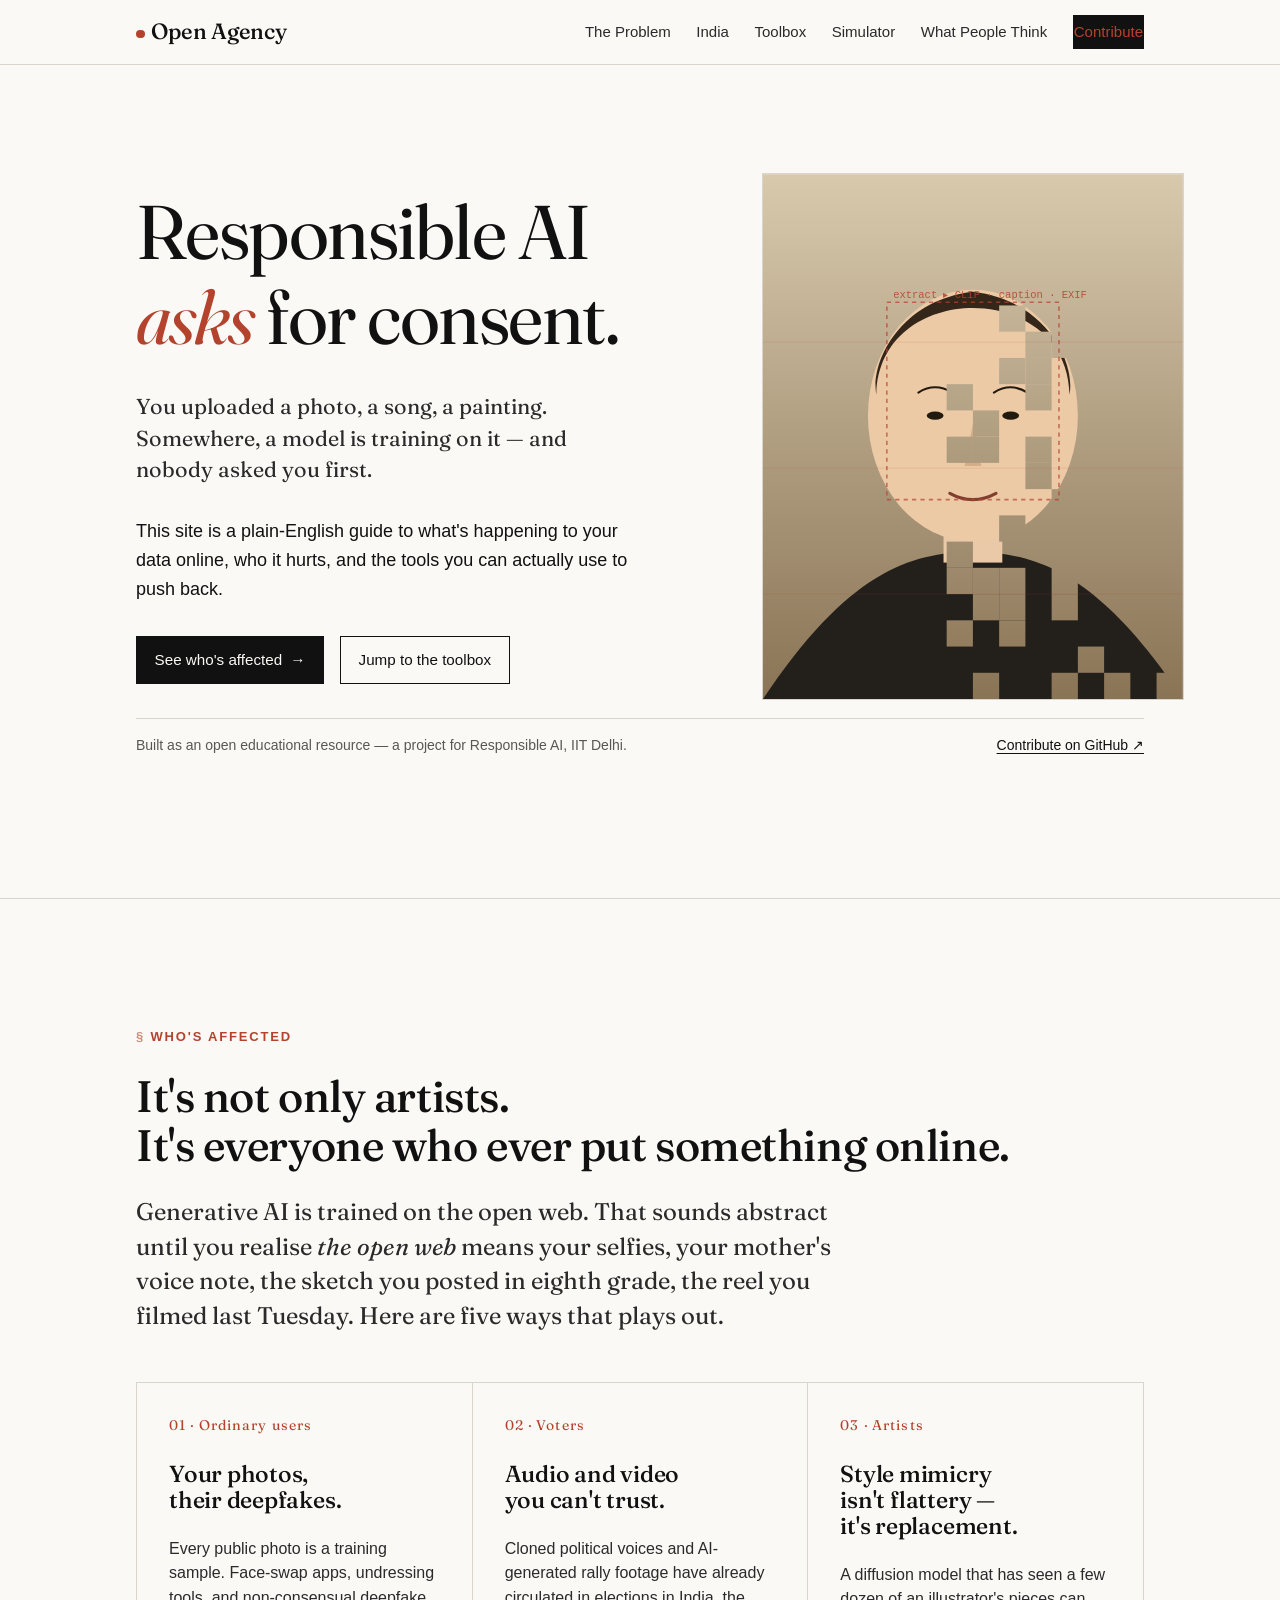
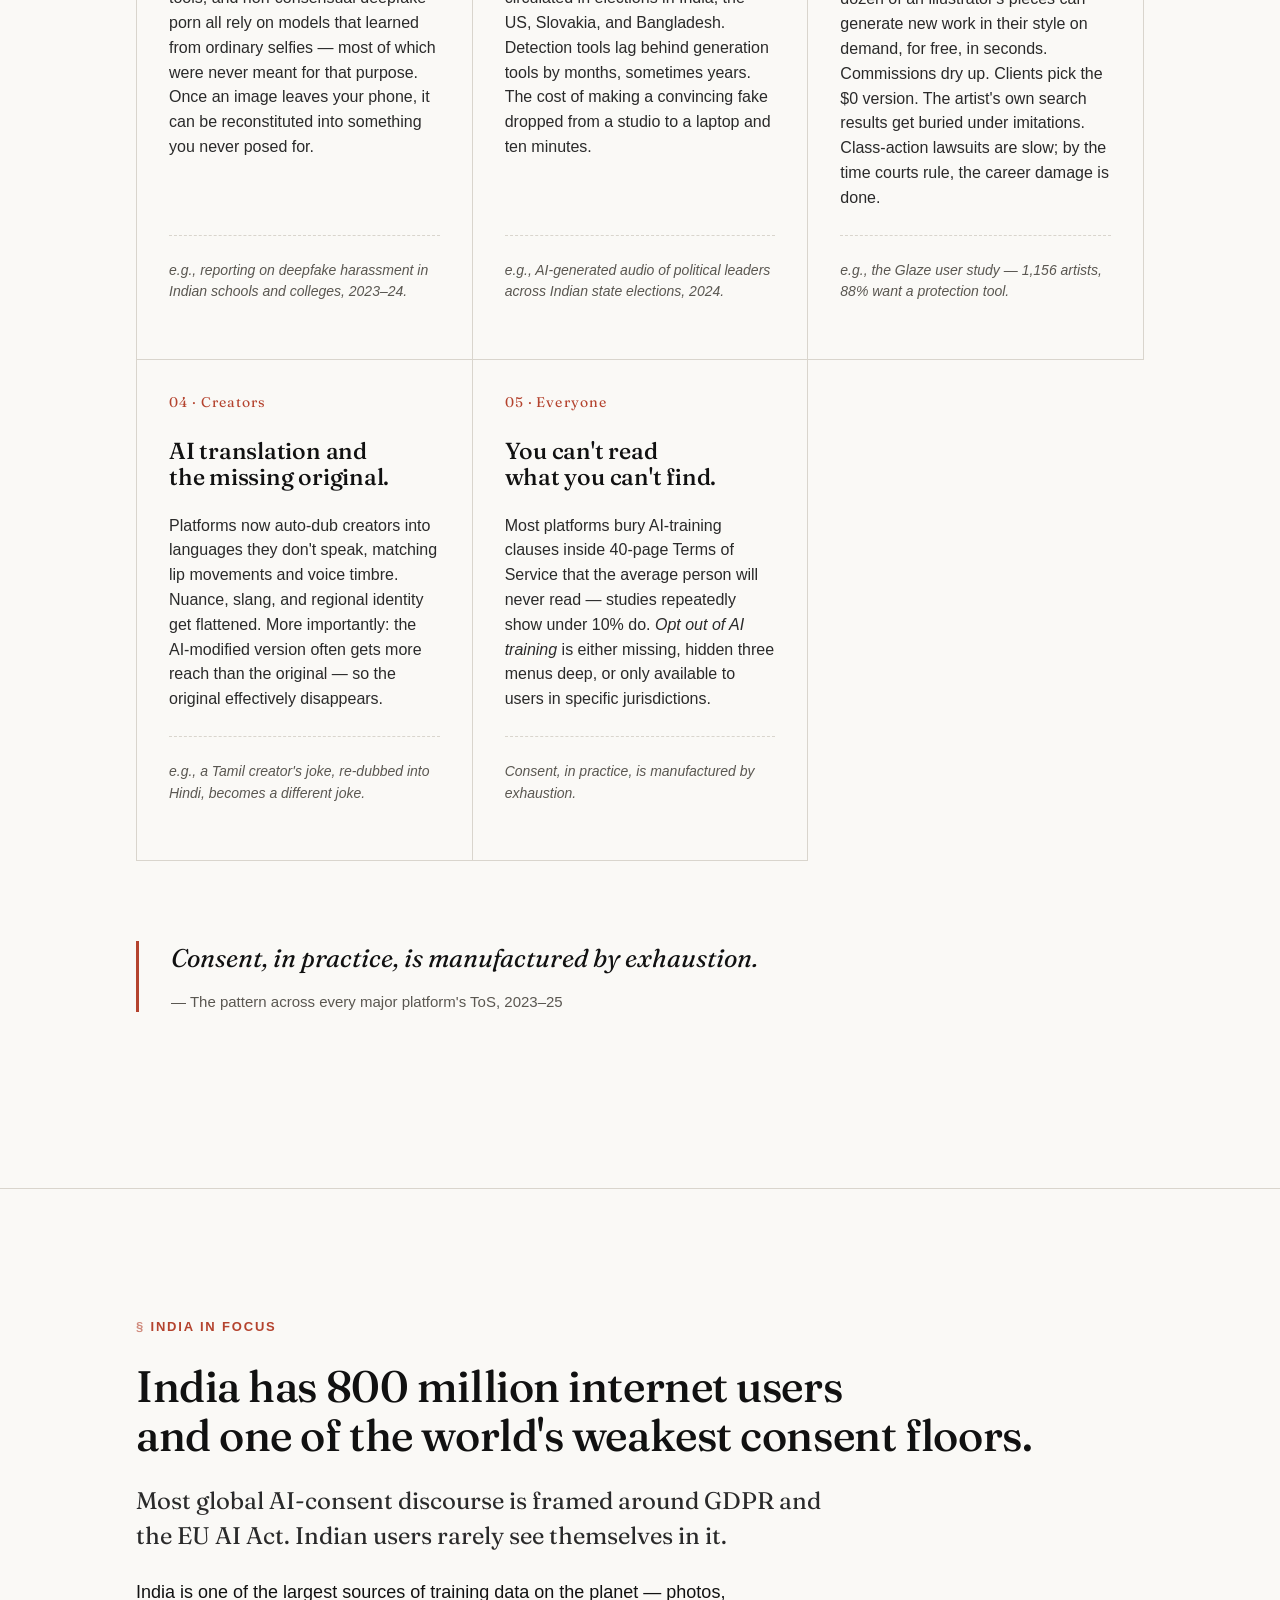
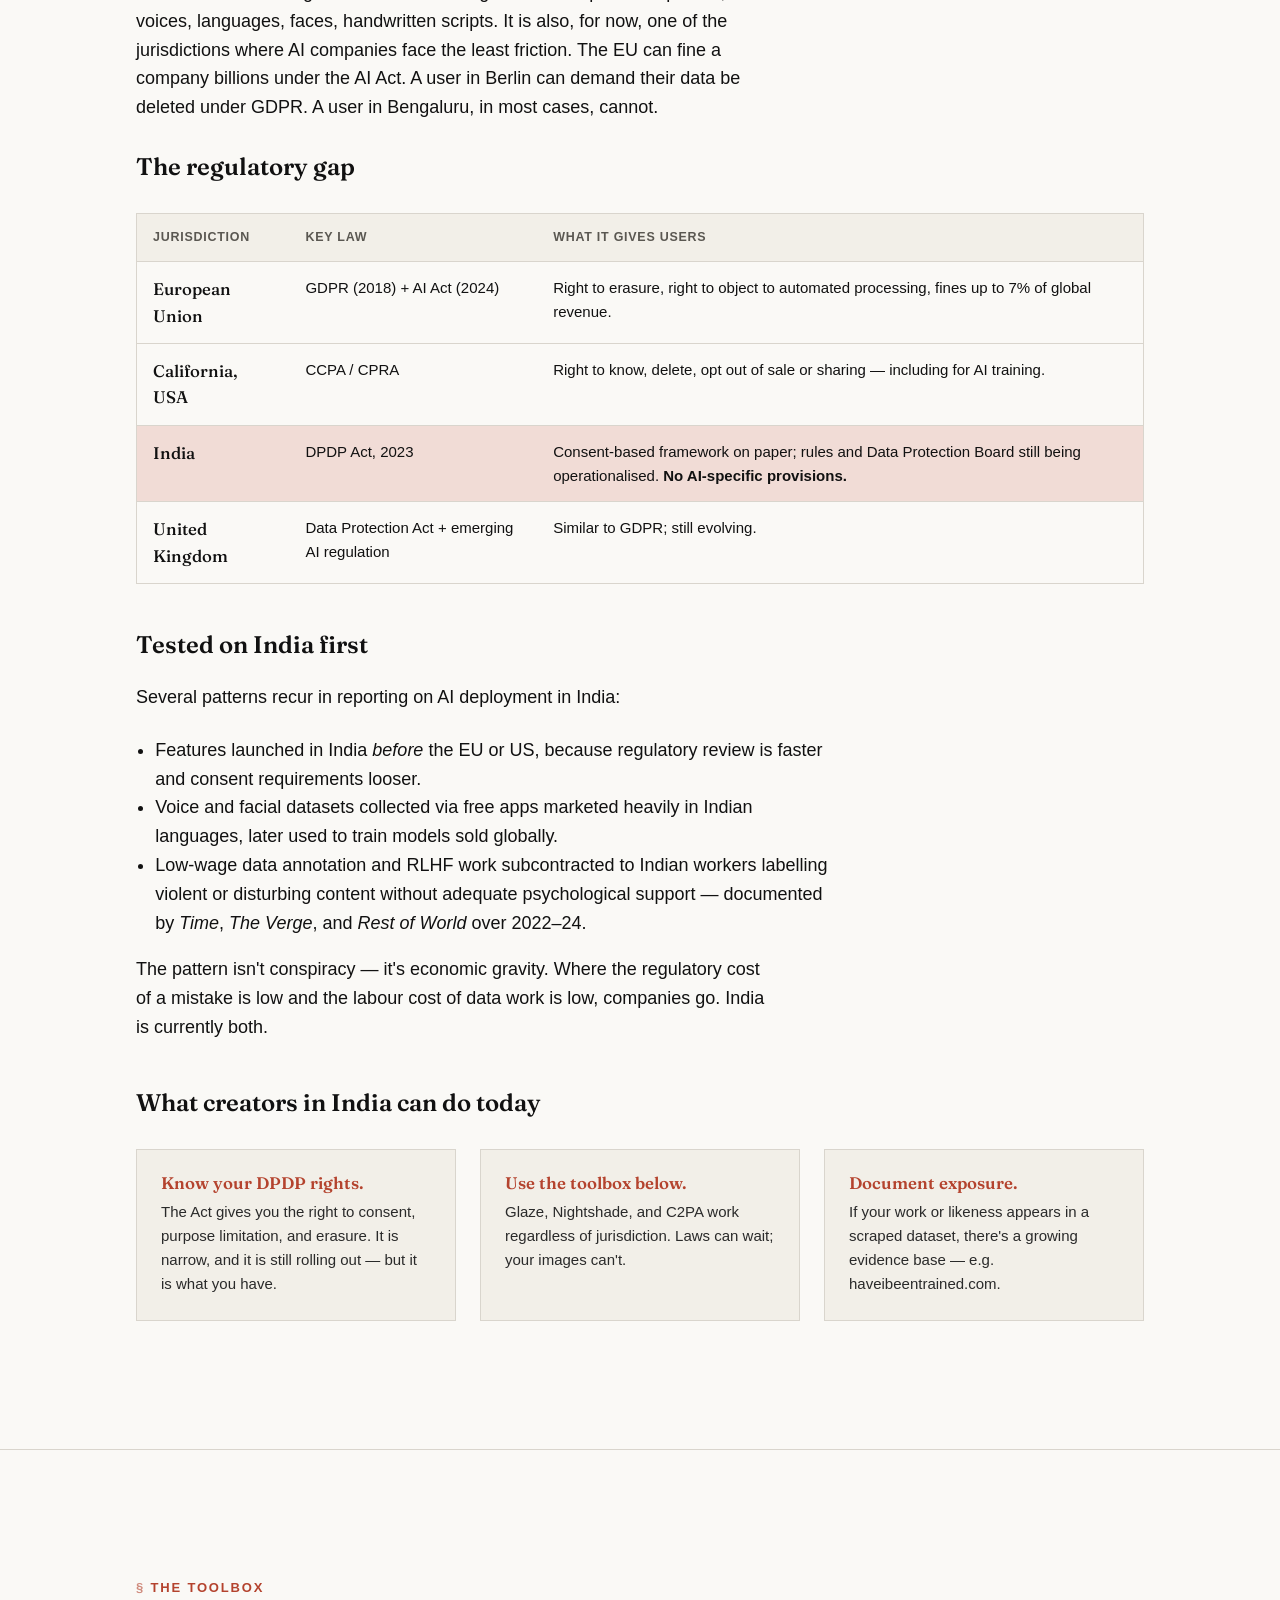
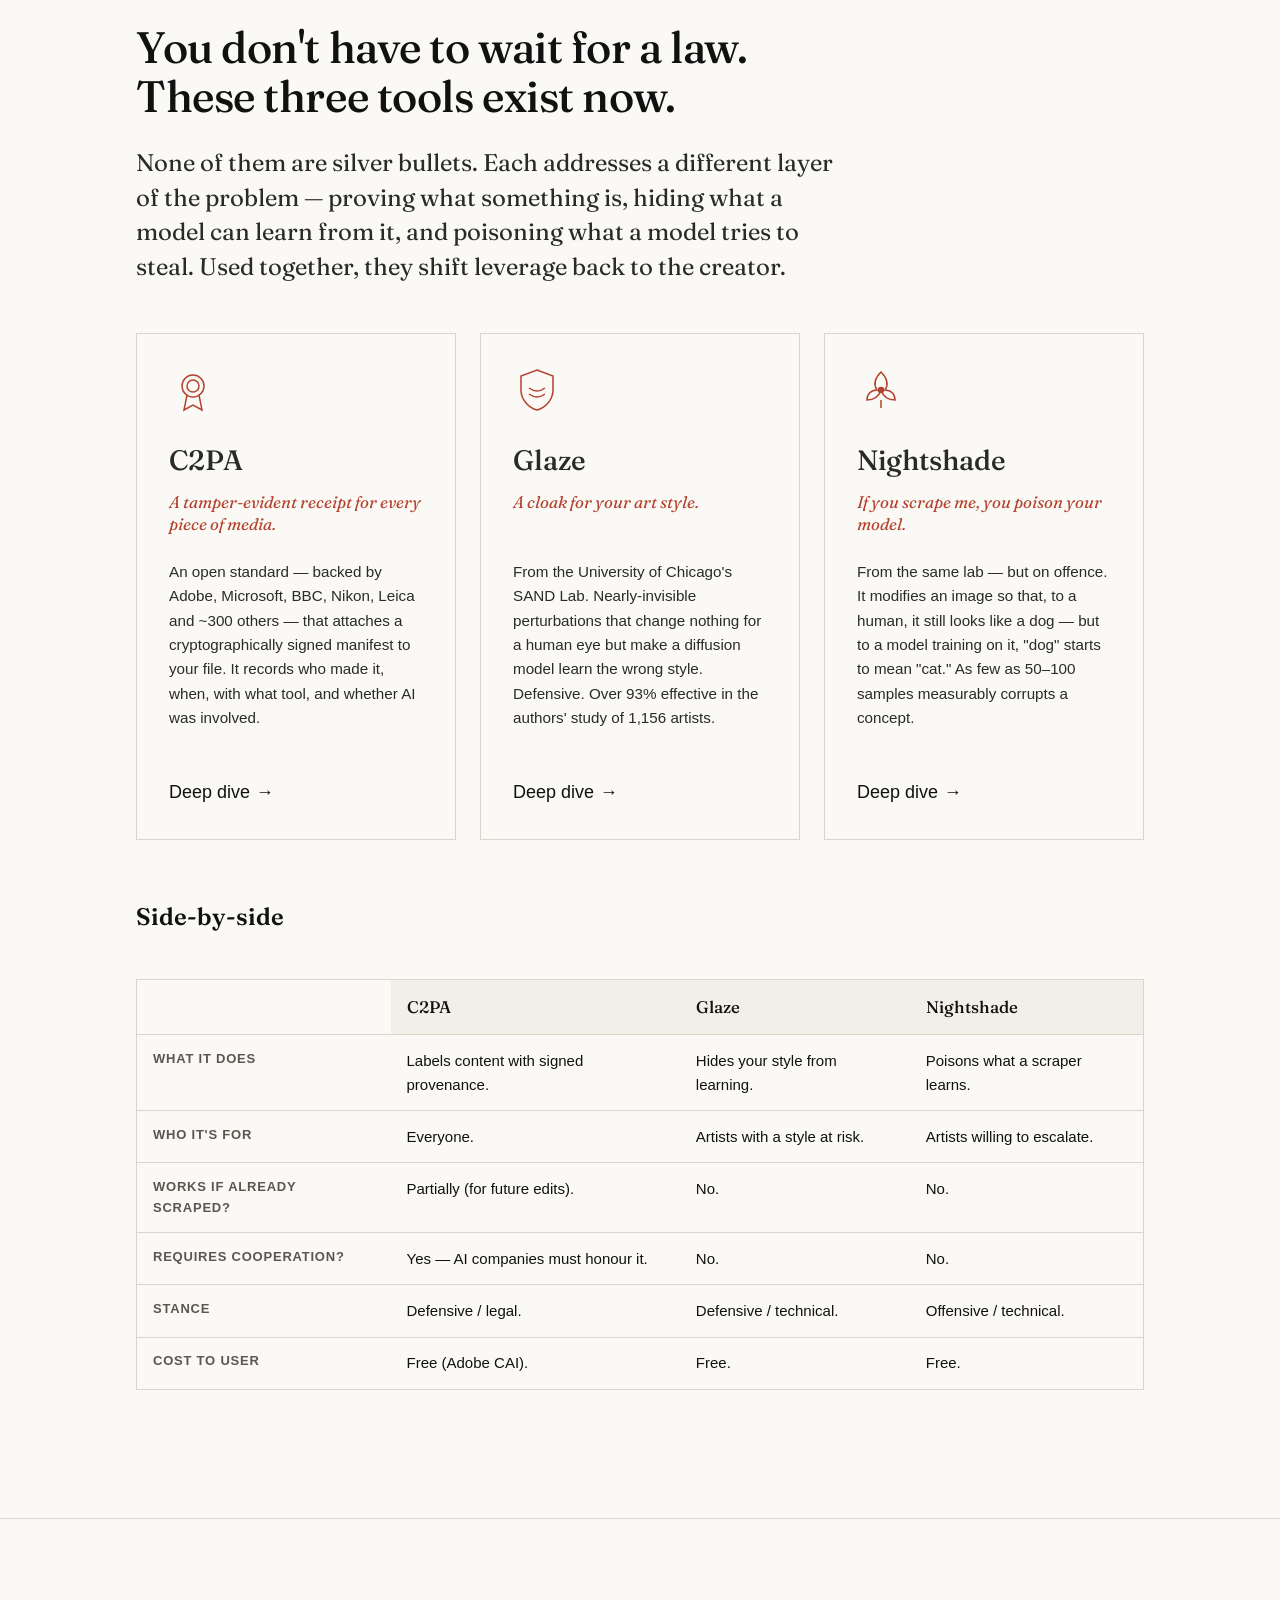
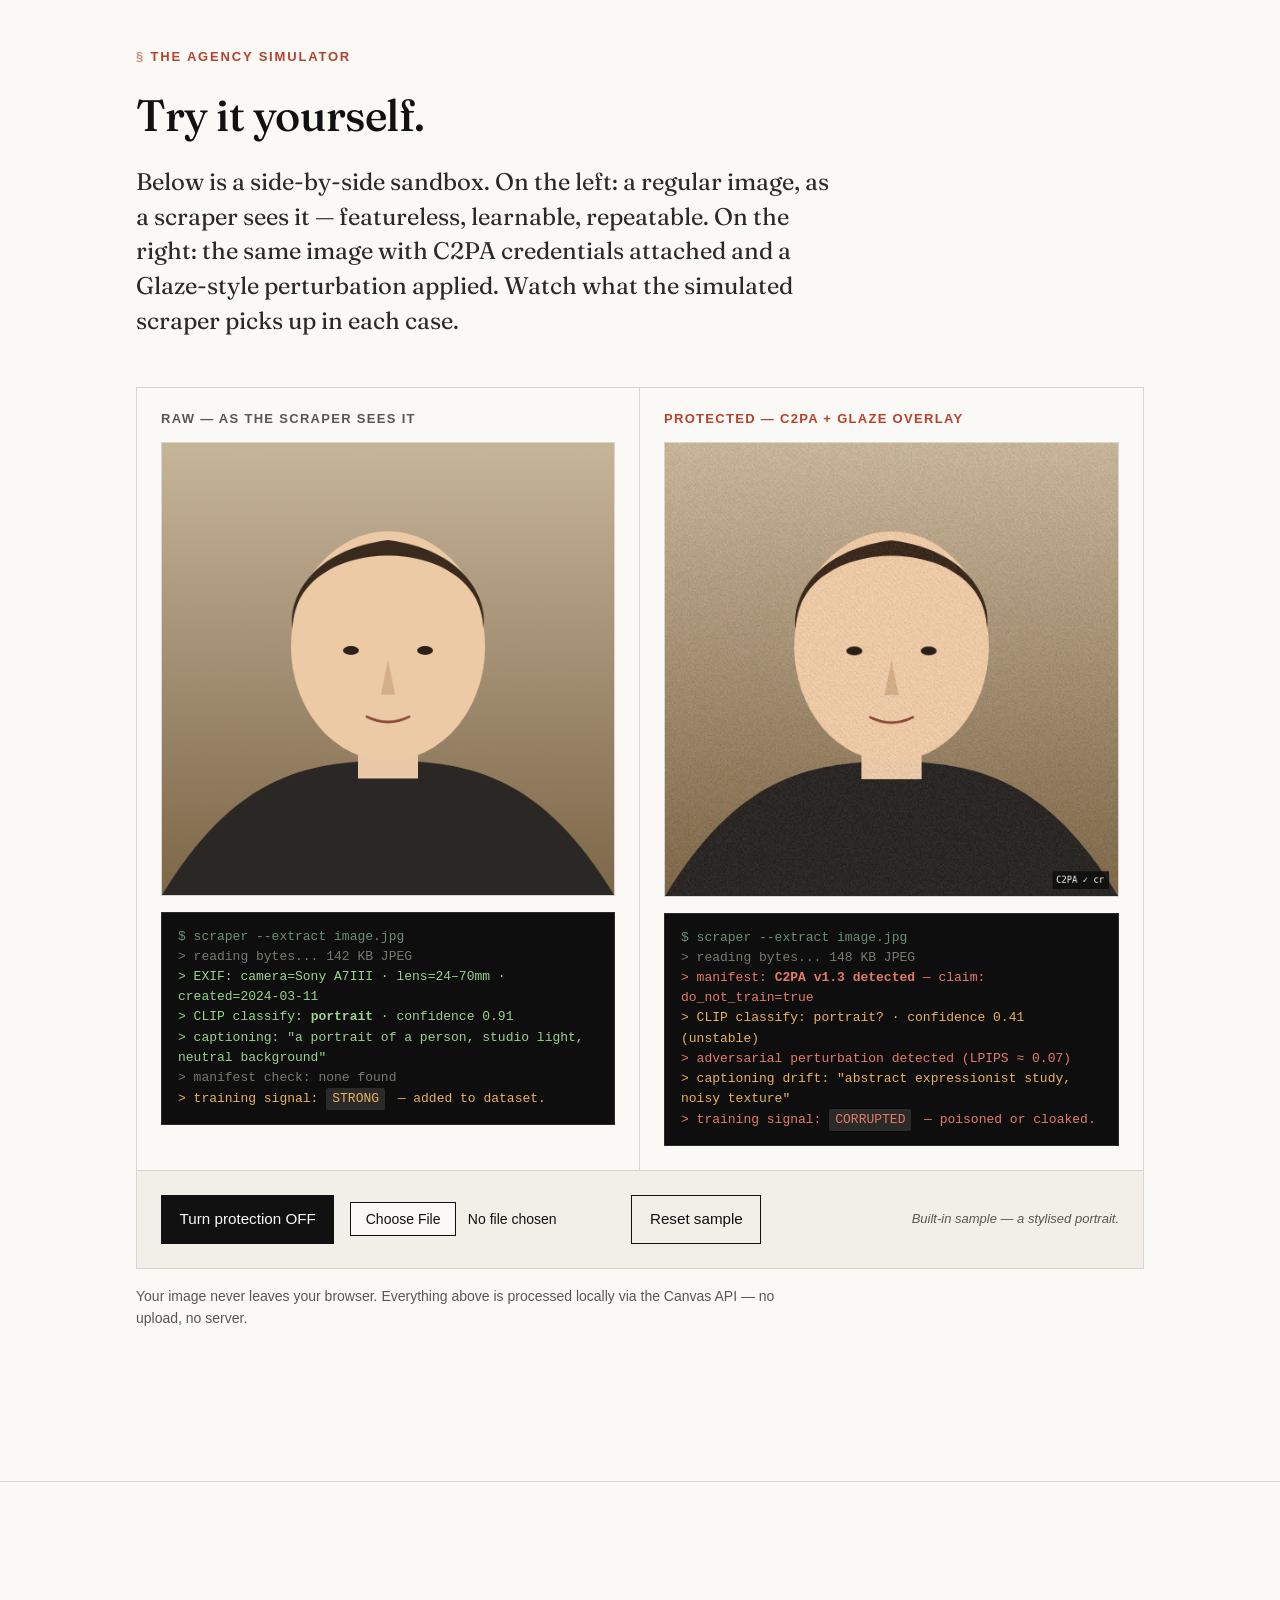
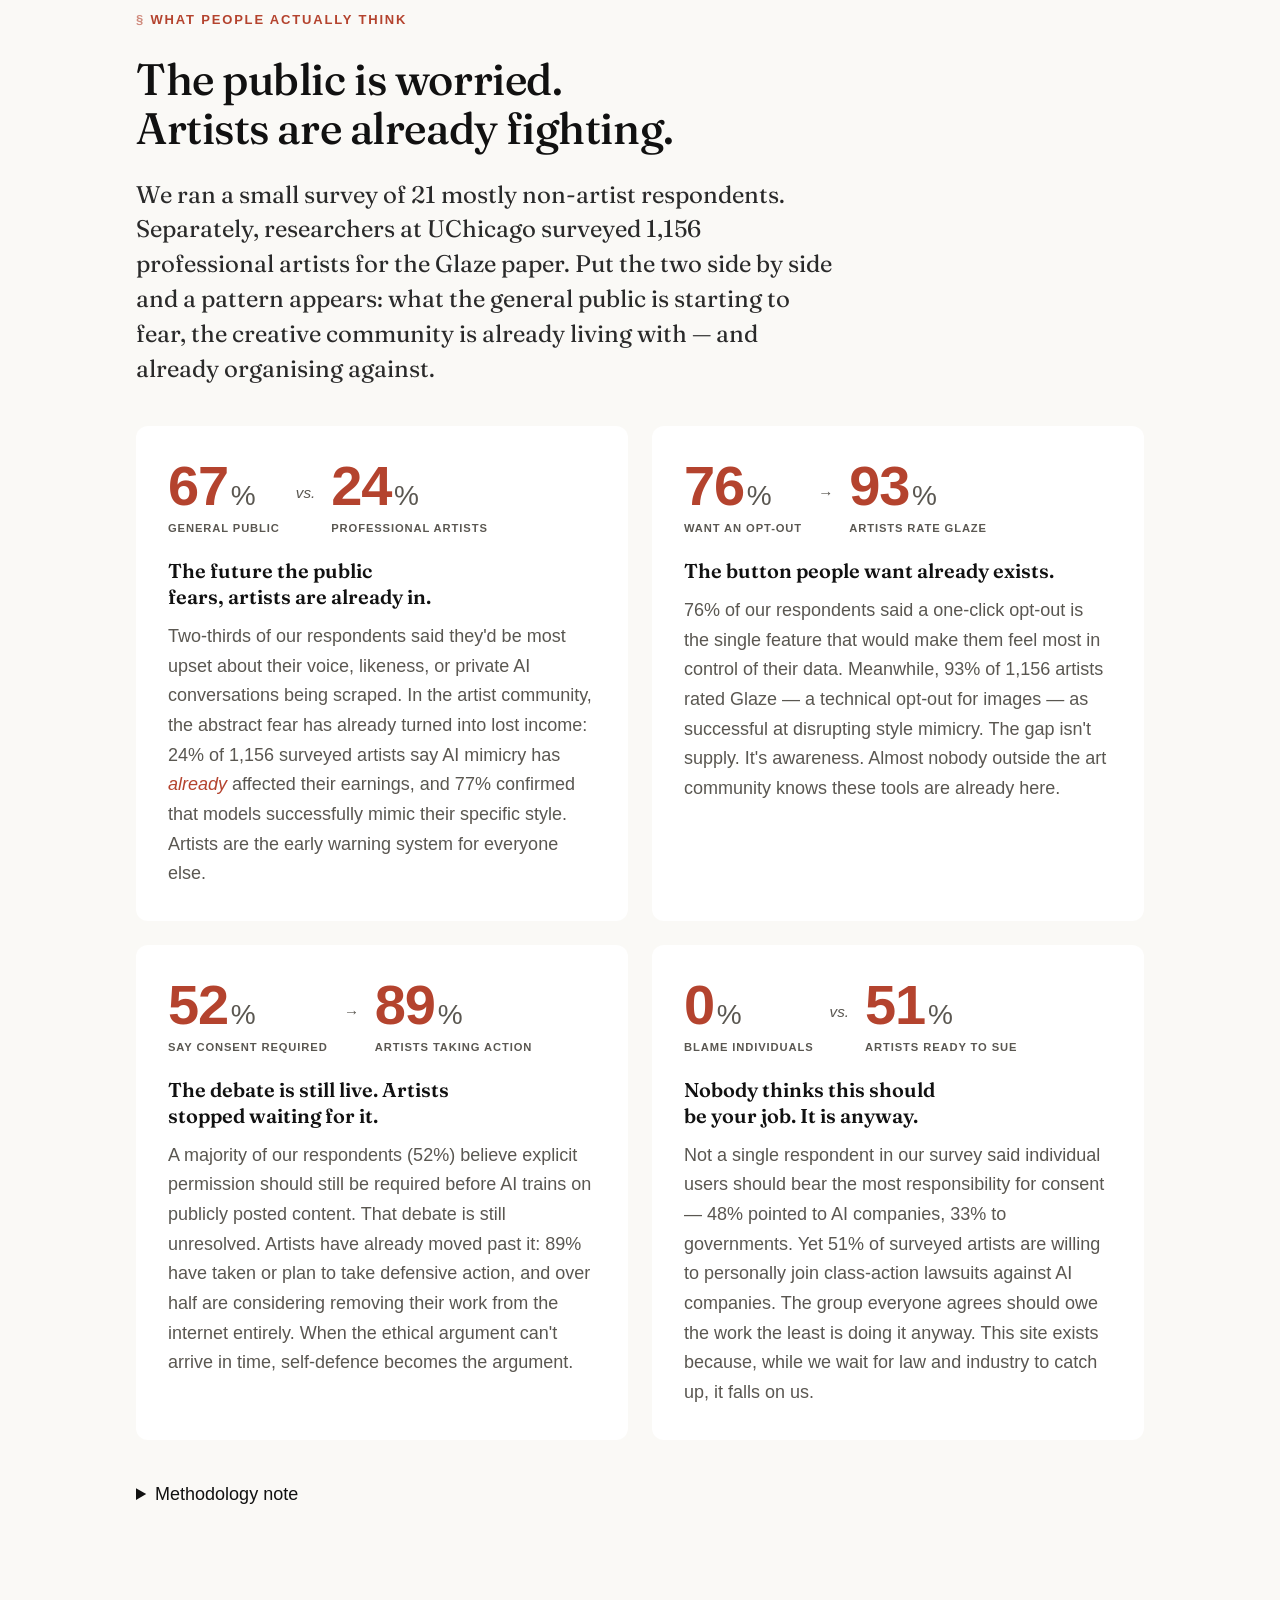
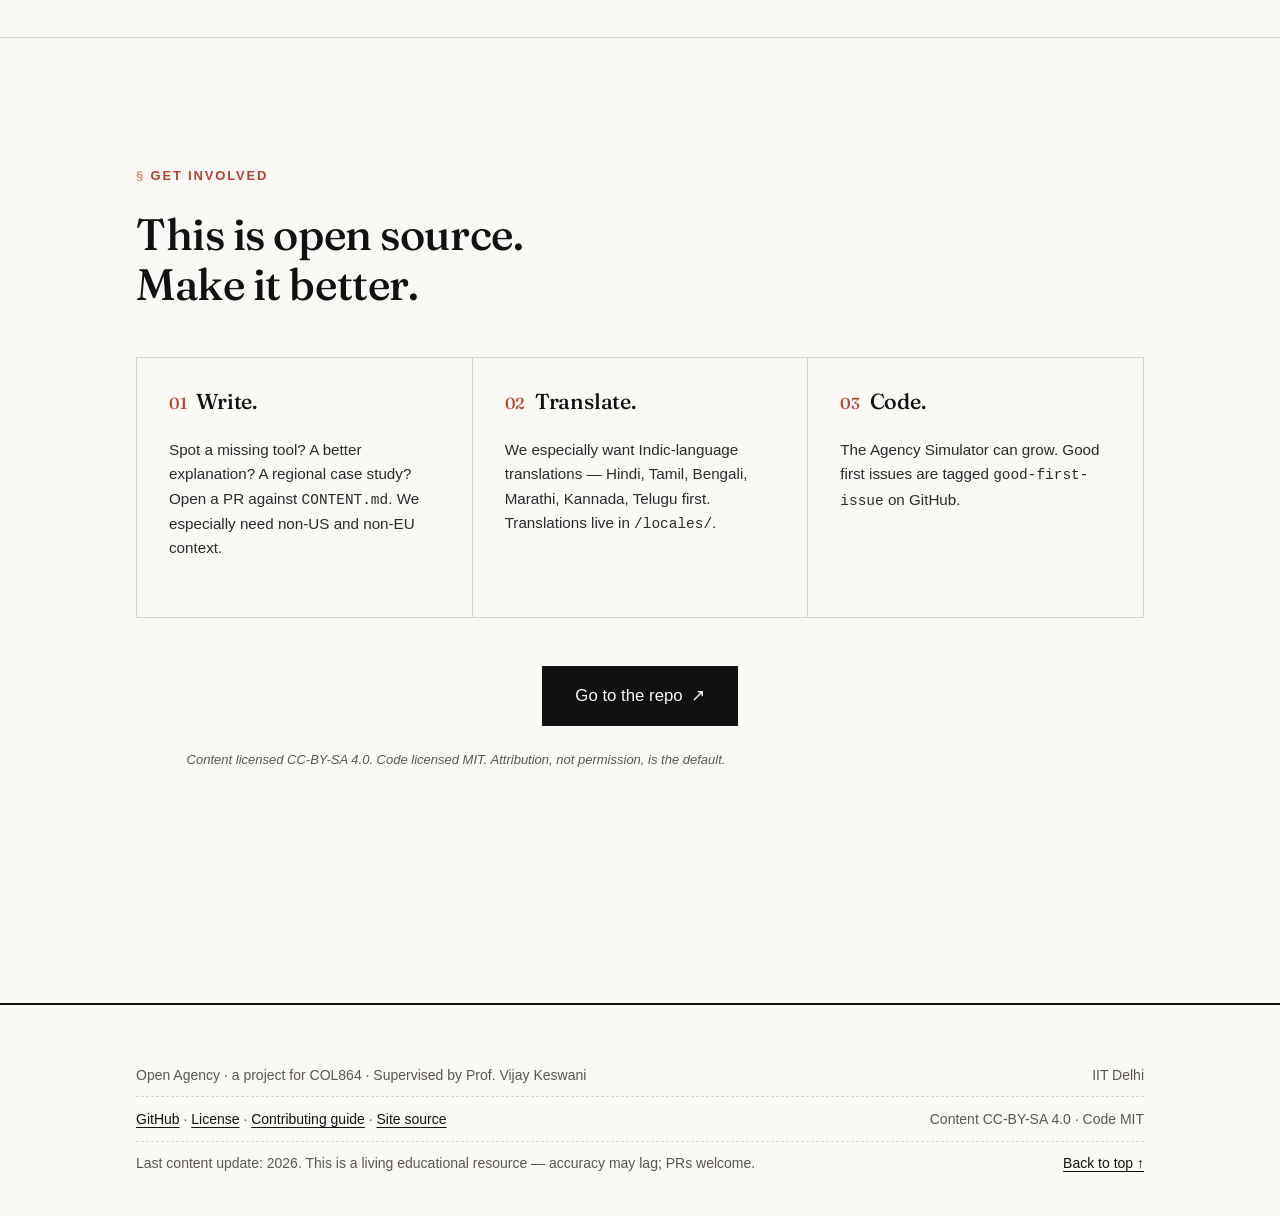
==== commit 5ca34761: "added glaze survey" ====
--- a/index.html
+++ b/index.html
@@ -146,7 +146,7 @@
 
         <div class="cards">
           <article class="card">
-            <p class="card-num">Card 01 · Ordinary users</p>
+            <p class="card-num">01 · Ordinary users</p>
             <h3>Your photos, their deepfakes.</h3>
             <p>
               Every public photo is a training sample. Face-swap apps, undressing tools, and
@@ -158,7 +158,7 @@
           </article>
 
           <article class="card">
-            <p class="card-num">Card 02 · Voters</p>
+            <p class="card-num">02 · Voters</p>
             <h3>Audio and video you can't trust.</h3>
             <p>
               Cloned political voices and AI-generated rally footage have already circulated
@@ -170,7 +170,7 @@
           </article>
 
           <article class="card">
-            <p class="card-num">Card 03 · Artists</p>
+            <p class="card-num">03 · Artists</p>
             <h3>Style mimicry isn't flattery — it's replacement.</h3>
             <p>
               A diffusion model that has seen a few dozen of an illustrator's pieces can
@@ -183,7 +183,7 @@
           </article>
 
           <article class="card">
-            <p class="card-num">Card 04 · Creators</p>
+            <p class="card-num">04 · Creators</p>
             <h3>AI translation and the missing original.</h3>
             <p>
               Platforms now auto-dub creators into languages they don't speak, matching lip
@@ -195,7 +195,7 @@
           </article>
 
           <article class="card">
-            <p class="card-num">Card 05 · Everyone</p>
+            <p class="card-num">05 · Everyone</p>
             <h3>You can't read what you can't find.</h3>
             <p>
               Most platforms bury AI-training clauses inside 40-page Terms of Service that
@@ -475,74 +475,128 @@
     <section id="voices" class="section reveal">
       <div class="wrap">
         <p class="section-label">What people actually think</p>
-        <h2>We asked. The numbers say the floor<br/>is lower than the law assumes.</h2>
+        <h2>The public is worried.<br/>Artists are already fighting.</h2>
         <p class="lead">
-          We surveyed <strong>[N]</strong> respondents on how they think about AI, consent,
-          and their data. The pattern is consistent: people are willing to share, but not
-          to be scraped. They are uncomfortable with what is already happening. And most
-          have never heard of the tools in the previous section.
+          We ran a small survey of 21 mostly non-artist respondents. Separately, researchers
+          at UChicago surveyed 1,156 professional artists for the Glaze paper. Put the two
+          side by side and a pattern appears: what the general public is starting to fear,
+          the creative community is already living with — and already organising against.
         </p>
 
-        <div class="stat-grid">
-          <div class="stat">
-            <div class="num">__<span class="pct">%</span></div>
-            <p class="desc">have read a Terms of Service in full before uploading content.</p>
-          </div>
-          <div class="stat">
-            <div class="num">__<span class="pct">%</span></div>
-            <p class="desc">know their images may be used to train AI models.</p>
-          </div>
-          <div class="stat">
-            <div class="num">__<span class="pct">%</span></div>
-            <p class="desc">would opt out of AI training if given a one-click option.</p>
-          </div>
-          <div class="stat">
-            <div class="num">__<span class="pct">%</span></div>
-            <p class="desc">support stronger consent laws in India specifically for AI training data.</p>
-          </div>
-          <div class="stat">
-            <div class="num">__<span class="pct">%</span></div>
-            <p class="desc">have heard of C2PA, Glaze, or Nightshade before visiting this site.</p>
-          </div>
-          <div class="stat">
-            <div class="num">__<span class="pct">%</span></div>
-            <p class="desc">have personally encountered — or know someone who has — a deepfake, voice-clone scam, or unauthorised AI use of their likeness.</p>
-          </div>
-        </div>
-
-        <h3 style="margin-top:3rem;">In their own words</h3>
-        <div class="quotes">
-          <blockquote>
-            "I share everything on Instagram, but I never thought about where those photos go after."
-            <cite>Anonymous · 22 · Delhi</cite>
-          </blockquote>
-          <blockquote>
-            "If I had a button that said 'don't train on my art,' I would press it immediately."
-            <cite>Anonymous · 29 · Mumbai</cite>
-          </blockquote>
-          <blockquote>
-            "My aunt fell for an AI voice-clone scam last month. She thought my cousin was calling."
-            <cite>Anonymous · 35 · Hyderabad</cite>
-          </blockquote>
-        </div>
-        <p style="margin-top:1rem; font-size:.875rem; color:var(--muted); font-style:italic;">
-          Placeholder quotes — to be replaced with verbatim responses after the survey period closes.
-        </p>
+        <div class="insights">
+
+          <article class="insight">
+            <div class="insight-num-pair">
+              <div class="stat-block">
+                <span class="num-xl">67<span class="pct">%</span></span>
+                <span class="stat-source">general public</span>
+              </div>
+              <span class="vs" aria-hidden="true">vs.</span>
+              <div class="stat-block">
+                <span class="num-xl">24<span class="pct">%</span></span>
+                <span class="stat-source">professional artists</span>
+              </div>
+            </div>
+            <h3>The future the public fears, artists are already in.</h3>
+            <p>
+              Two-thirds of our respondents said they'd be most upset about their voice,
+              likeness, or private AI conversations being scraped. In the artist community,
+              the abstract fear has already turned into lost income: 24% of 1,156 surveyed
+              artists say AI mimicry has <em>already</em> affected their earnings, and 77%
+              confirmed that models successfully mimic their specific style. Artists are
+              the early warning system for everyone else.
+            </p>
+          </article>
+
+          <article class="insight">
+            <div class="insight-num-pair">
+              <div class="stat-block">
+                <span class="num-xl">76<span class="pct">%</span></span>
+                <span class="stat-source">want an opt-out</span>
+              </div>
+              <span class="vs" aria-hidden="true">→</span>
+              <div class="stat-block">
+                <span class="num-xl">93<span class="pct">%</span></span>
+                <span class="stat-source">artists rate Glaze</span>
+              </div>
+            </div>
+            <h3>The button people want already exists.</h3>
+            <p>
+              76% of our respondents said a one-click opt-out is the single feature that
+              would make them feel most in control of their data. Meanwhile, 93% of 1,156
+              artists rated Glaze — a technical opt-out for images — as successful at
+              disrupting style mimicry. The gap isn't supply. It's awareness. Almost
+              nobody outside the art community knows these tools are already here.
+            </p>
+          </article>
+
+          <article class="insight">
+            <div class="insight-num-pair">
+              <div class="stat-block">
+                <span class="num-xl">52<span class="pct">%</span></span>
+                <span class="stat-source">say consent required</span>
+              </div>
+              <span class="vs" aria-hidden="true">→</span>
+              <div class="stat-block">
+                <span class="num-xl">89<span class="pct">%</span></span>
+                <span class="stat-source">artists taking action</span>
+              </div>
+            </div>
+            <h3>The debate is still live. Artists stopped waiting for it.</h3>
+            <p>
+              A majority of our respondents (52%) believe explicit permission should still be
+              required before AI trains on publicly posted content. That debate is still
+              unresolved. Artists have already moved past it: 89% have taken or plan to take
+              defensive action, and over half are considering removing their work from the
+              internet entirely. When the ethical argument can't arrive in time,
+              self-defence becomes the argument.
+            </p>
+          </article>
+
+          <article class="insight">
+            <div class="insight-num-pair">
+              <div class="stat-block">
+                <span class="num-xl">0<span class="pct">%</span></span>
+                <span class="stat-source">blame individuals</span>
+              </div>
+              <span class="vs" aria-hidden="true">vs.</span>
+              <div class="stat-block">
+                <span class="num-xl">51<span class="pct">%</span></span>
+                <span class="stat-source">artists ready to sue</span>
+              </div>
+            </div>
+            <h3>Nobody thinks this should be your job. It is anyway.</h3>
+            <p>
+              Not a single respondent in our survey said individual users should bear the
+              most responsibility for consent — 48% pointed to AI companies, 33% to
+              governments. Yet 51% of surveyed artists are willing to personally join
+              class-action lawsuits against AI companies. The group everyone agrees
+              should owe the work the least is doing it anyway. This site exists because,
+              while we wait for law and industry to catch up, it falls on us.
+            </p>
+          </article>
+
+        </div>
 
         <details class="methodology">
           <summary>Methodology note</summary>
           <p>
-            <strong>Sample size:</strong> [N] respondents, [date range].
-            <strong>Recruitment:</strong> [method — e.g. campus-wide student mailing list + snowball via social media].
-            <strong>Demographics:</strong> [age / location / profession breakdown].
-            <strong>Limitations:</strong> Convenience sample; skews toward urban, English-literate
-            internet users. Results are indicative, not representative of India's internet
-            population as a whole.
+            <strong>Our survey:</strong> 21 respondents via academic networks. 71% students
+            or academic researchers, 19% casual tech users, 10% tech professionals, 0%
+            professional artists. 76% use AI tools daily. Small and non-representative —
+            treat as directional signal from the AI-aware educated public.
           </p>
           <p>
-            Full anonymised responses and the questionnaire are available in the repo
-            under <code>/survey/</code>. Contributors are welcome to replicate in other
-            regions and open a PR with comparable results.
+            <strong>Glaze artist survey:</strong> 1,156 professional artists surveyed by
+            Shan et al. for the Glaze paper (USENIX Security 2023). Recruited through
+            artist community networks; predominantly full-time (46%) or part-time /
+            freelance (50%) across illustration, concept art, animation, and related
+            fields.
+          </p>
+          <p>
+            Full questionnaire and anonymised responses available under <code>/survey/</code>.
+            Original Glaze paper: Shan et al.,
+            <em>Glaze: Protecting Artists from Style Mimicry by Text-to-Image Models</em>.
           </p>
         </details>
       </div>
--- a/assets/css/main.css
+++ b/assets/css/main.css
@@ -408,52 +408,88 @@
 }
 .sim-controls input[type="file"]::file-selector-button:hover { background: var(--ink); color: var(--bg); }
 
-/* ---------- Survey / stats ---------- */
-.stat-grid {
+.insights {
   display: grid;
-  grid-template-columns: repeat(3, 1fr);
-  gap: 0;
-  margin-top: var(--s-5);
-  border-top: var(--border);
-  border-left: var(--border);
-}
-@media (max-width: 780px) { .stat-grid { grid-template-columns: repeat(2, 1fr); } }
-@media (max-width: 460px) { .stat-grid { grid-template-columns: 1fr; } }
-.stat {
-  padding: var(--s-4);
-  border-right: var(--border);
-  border-bottom: var(--border);
-}
-.stat .num {
-  font-family: var(--ff-serif);
-  font-size: clamp(3rem, 7vw, 5rem);
-  font-weight: 300;
+  grid-template-columns: repeat(auto-fit, minmax(340px, 1fr));
+  gap: 1.5rem;
+  margin: 2.5rem 0;
+}
+
+.insight {
+  padding: 2rem;
+  border: 1px solid var(--border, rgba(0,0,0,.08));
+  border-radius: 12px;
+  background: var(--surface, #fff);
+  transition: transform .2s ease, border-color .2s ease;
+}
+
+.insight:hover {
+  transform: translateY(-2px);
+  border-color: var(--accent, #000);
+}
+
+.insight-num-pair {
+  display: flex;
+  align-items: flex-end;
+  gap: 1rem;
+  margin-bottom: 1.25rem;
+  flex-wrap: wrap;
+}
+
+.stat-block {
+  display: flex;
+  flex-direction: column;
+  gap: .35rem;
+}
+
+.insight .num-xl {
+  font-size: clamp(2.5rem, 5vw, 3.5rem);
+  font-weight: 700;
   line-height: 1;
-  color: var(--accent);
-  letter-spacing: -0.03em;
-}
-.stat .num .pct { font-size: 0.55em; color: var(--accent-dark); margin-left: 2px; }
-.stat .desc { margin-top: var(--s-2); font-size: .95rem; color: var(--ink-soft); max-width: none; }
-
-.quotes { display: grid; grid-template-columns: repeat(auto-fit, minmax(280px, 1fr)); gap: var(--s-4); margin-top: var(--s-5); }
-.quotes blockquote { margin: 0; padding: var(--s-3); border-left: 2px solid var(--accent); background: var(--paper-2); font-size: 1.1rem; }
-
-details.methodology {
-  margin-top: var(--s-5);
-  border: var(--border);
-  padding: 0 var(--s-3);
-}
-details.methodology summary {
-  padding: var(--s-3) 0;
-  cursor: pointer;
-  font-weight: 500;
-  list-style: none;
-  display: flex; align-items: center; justify-content: space-between;
-}
-details.methodology summary::-webkit-details-marker { display: none; }
-details.methodology summary::after { content: "+"; font-size: 1.4rem; line-height: 1; }
-details.methodology[open] summary::after { content: "−"; }
-details.methodology[open] { padding-bottom: var(--s-3); }
+  letter-spacing: -0.02em;
+  color: var(--accent, #000);
+}
+
+.insight .num-xl .pct {
+  font-size: .5em;
+  font-weight: 500;
+  margin-left: .1em;
+  color: var(--muted, #666);
+}
+
+.insight .stat-source {
+  font-size: .7rem;
+  text-transform: uppercase;
+  letter-spacing: 0.08em;
+  color: var(--muted, #666);
+  font-weight: 600;
+}
+
+.insight .vs {
+  font-size: .95rem;
+  color: var(--muted, #666);
+  font-style: italic;
+  padding-bottom: .6rem;
+  align-self: center;
+}
+
+.insight h3 {
+  font-size: 1.25rem;
+  margin: 0 0 .75rem;
+  line-height: 1.3;
+}
+
+.insight p {
+  margin: 0;
+  color: var(--muted, #444);
+  line-height: 1.65;
+}
+
+.insight p em {
+  font-style: italic;
+  color: var(--accent, #000);
+  font-weight: 500;
+}
 
 /* ---------- Contribute ---------- */
 .contrib-cols { display: grid; grid-template-columns: repeat(3, 1fr); gap: 0; margin-top: var(--s-5); border-left: var(--border); border-top: var(--border); }
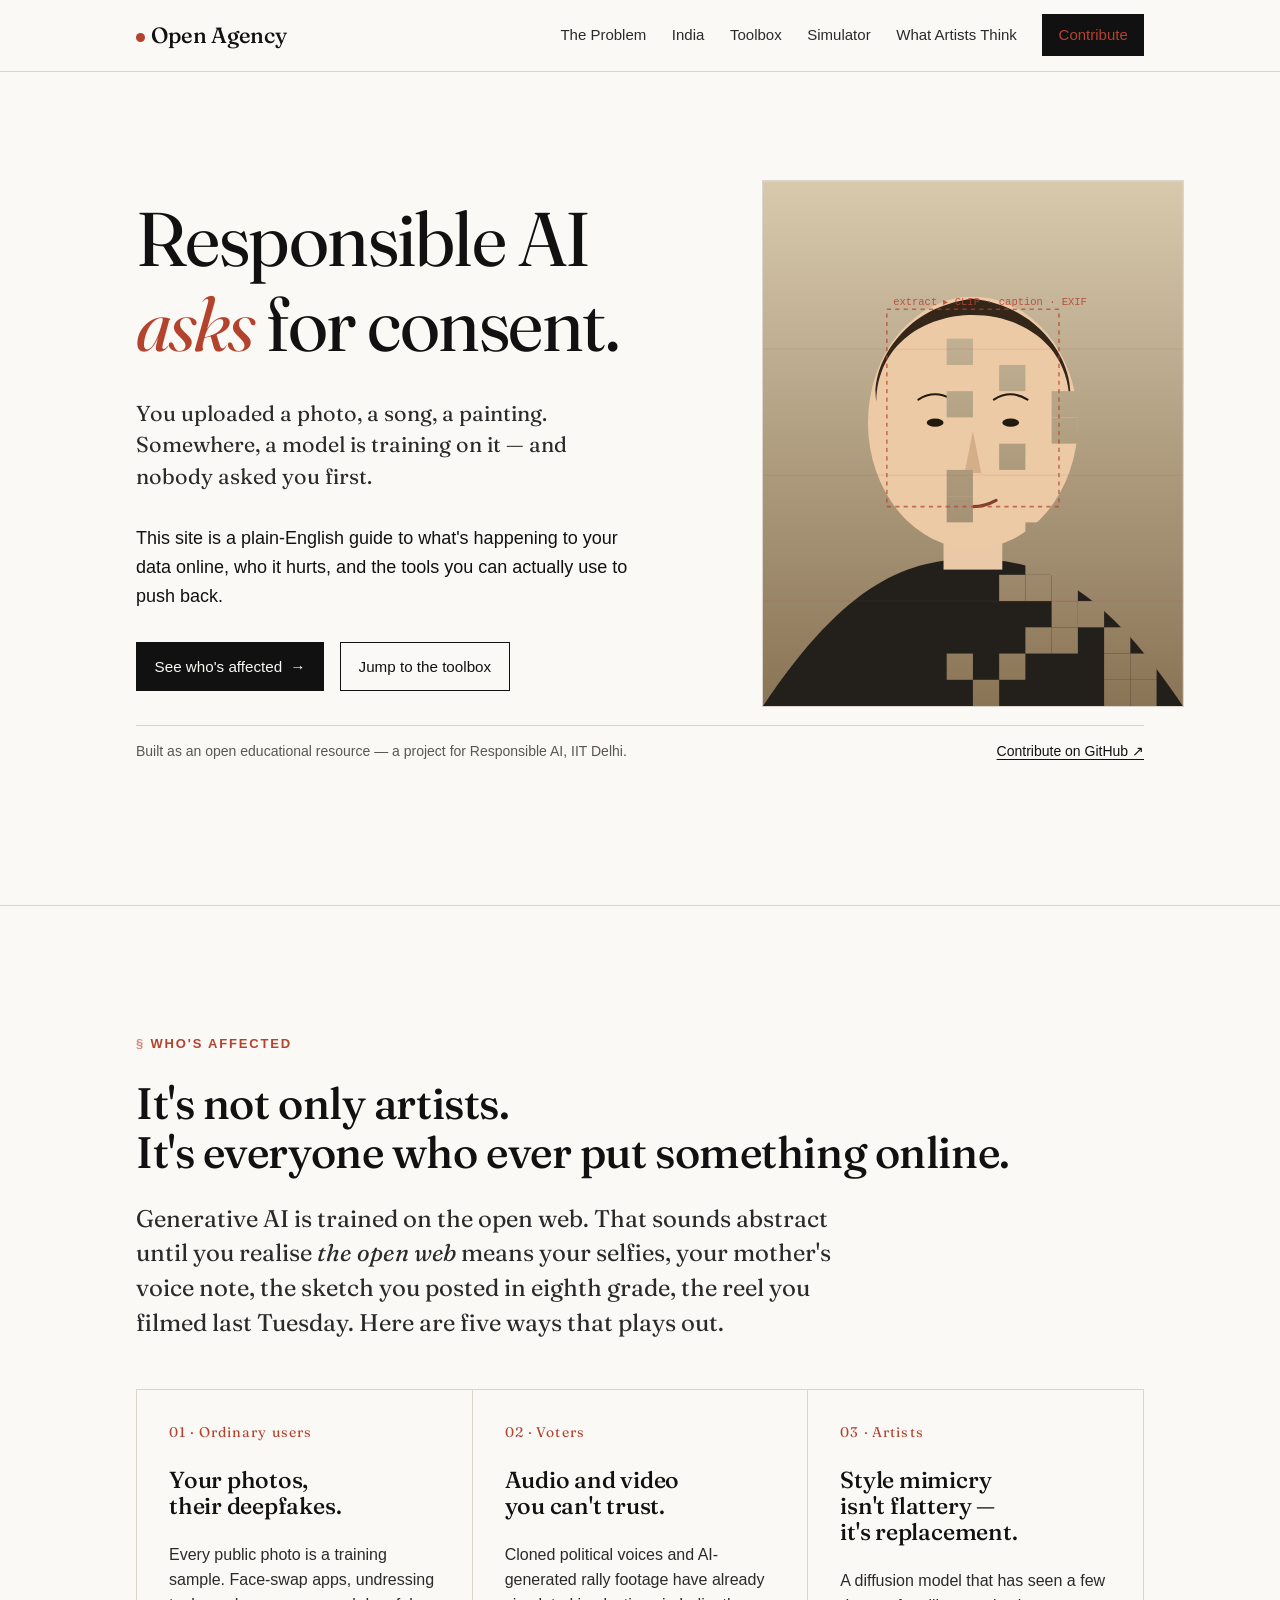
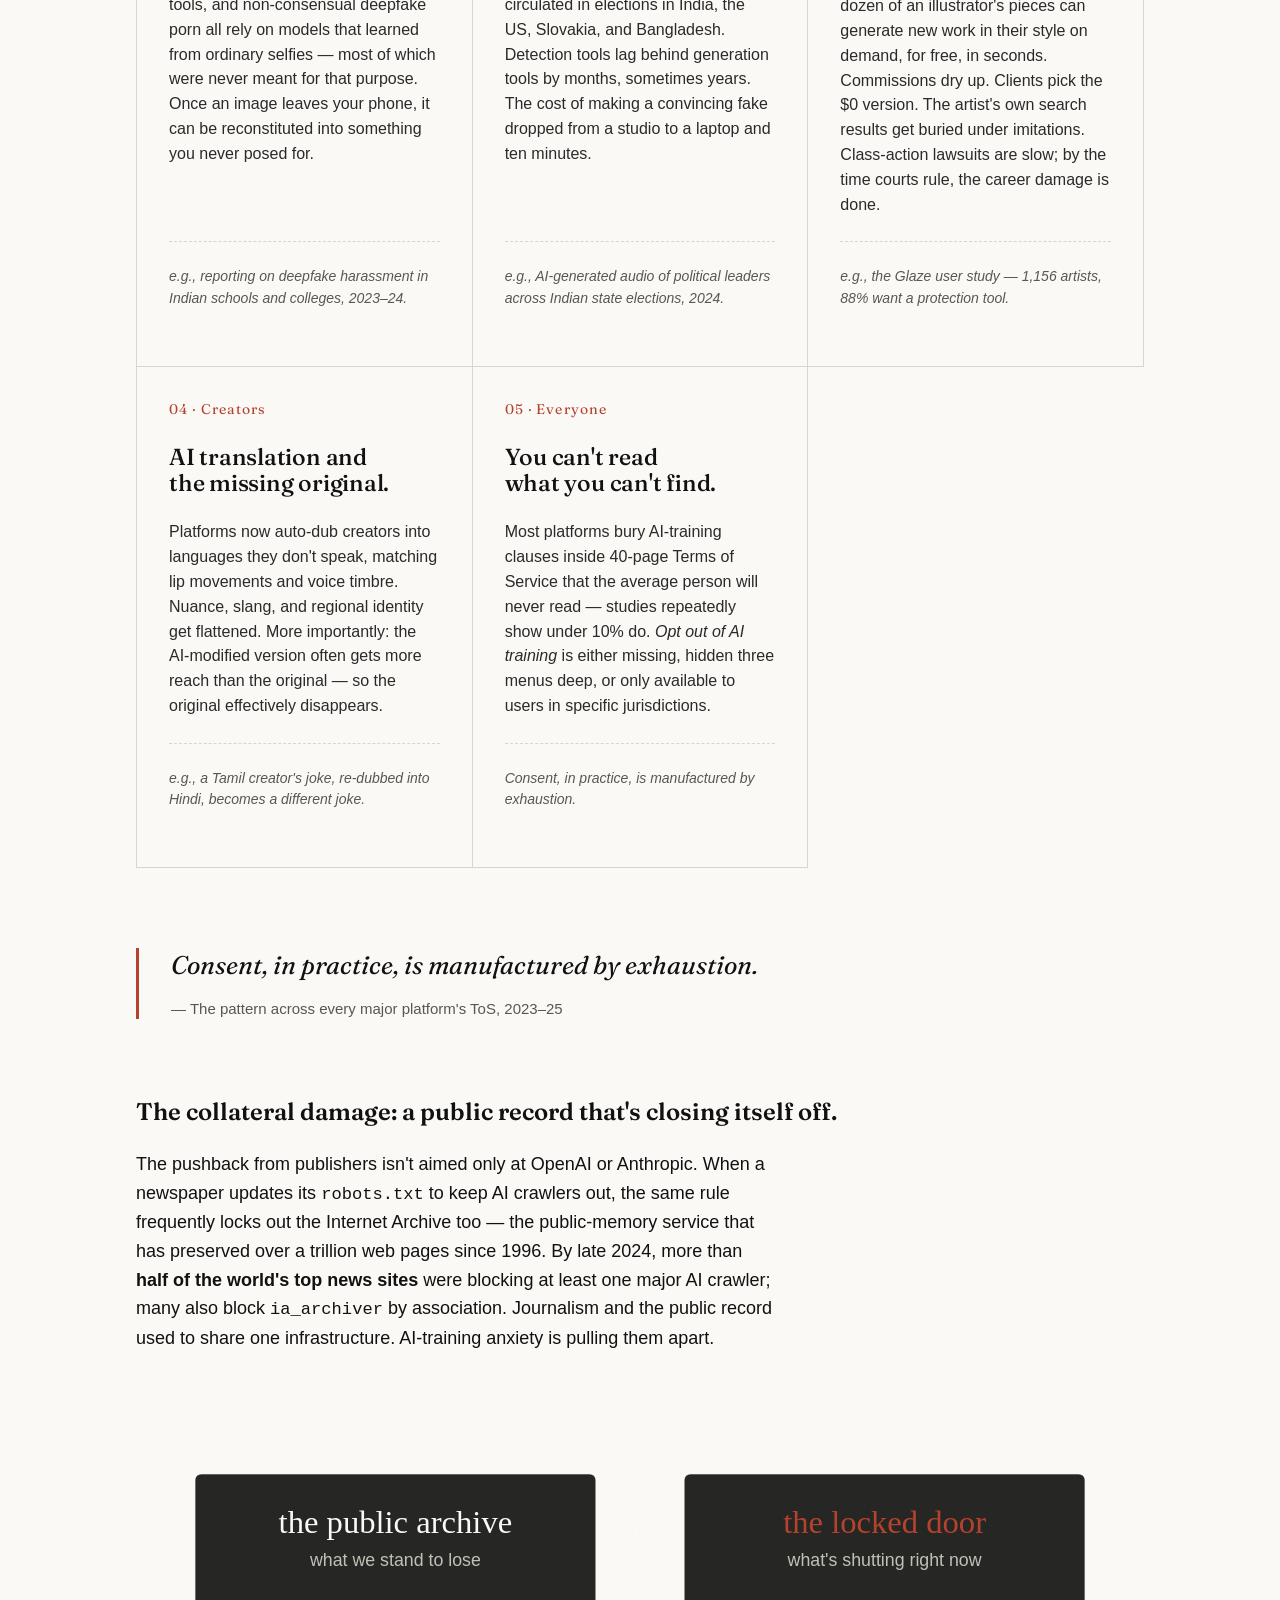
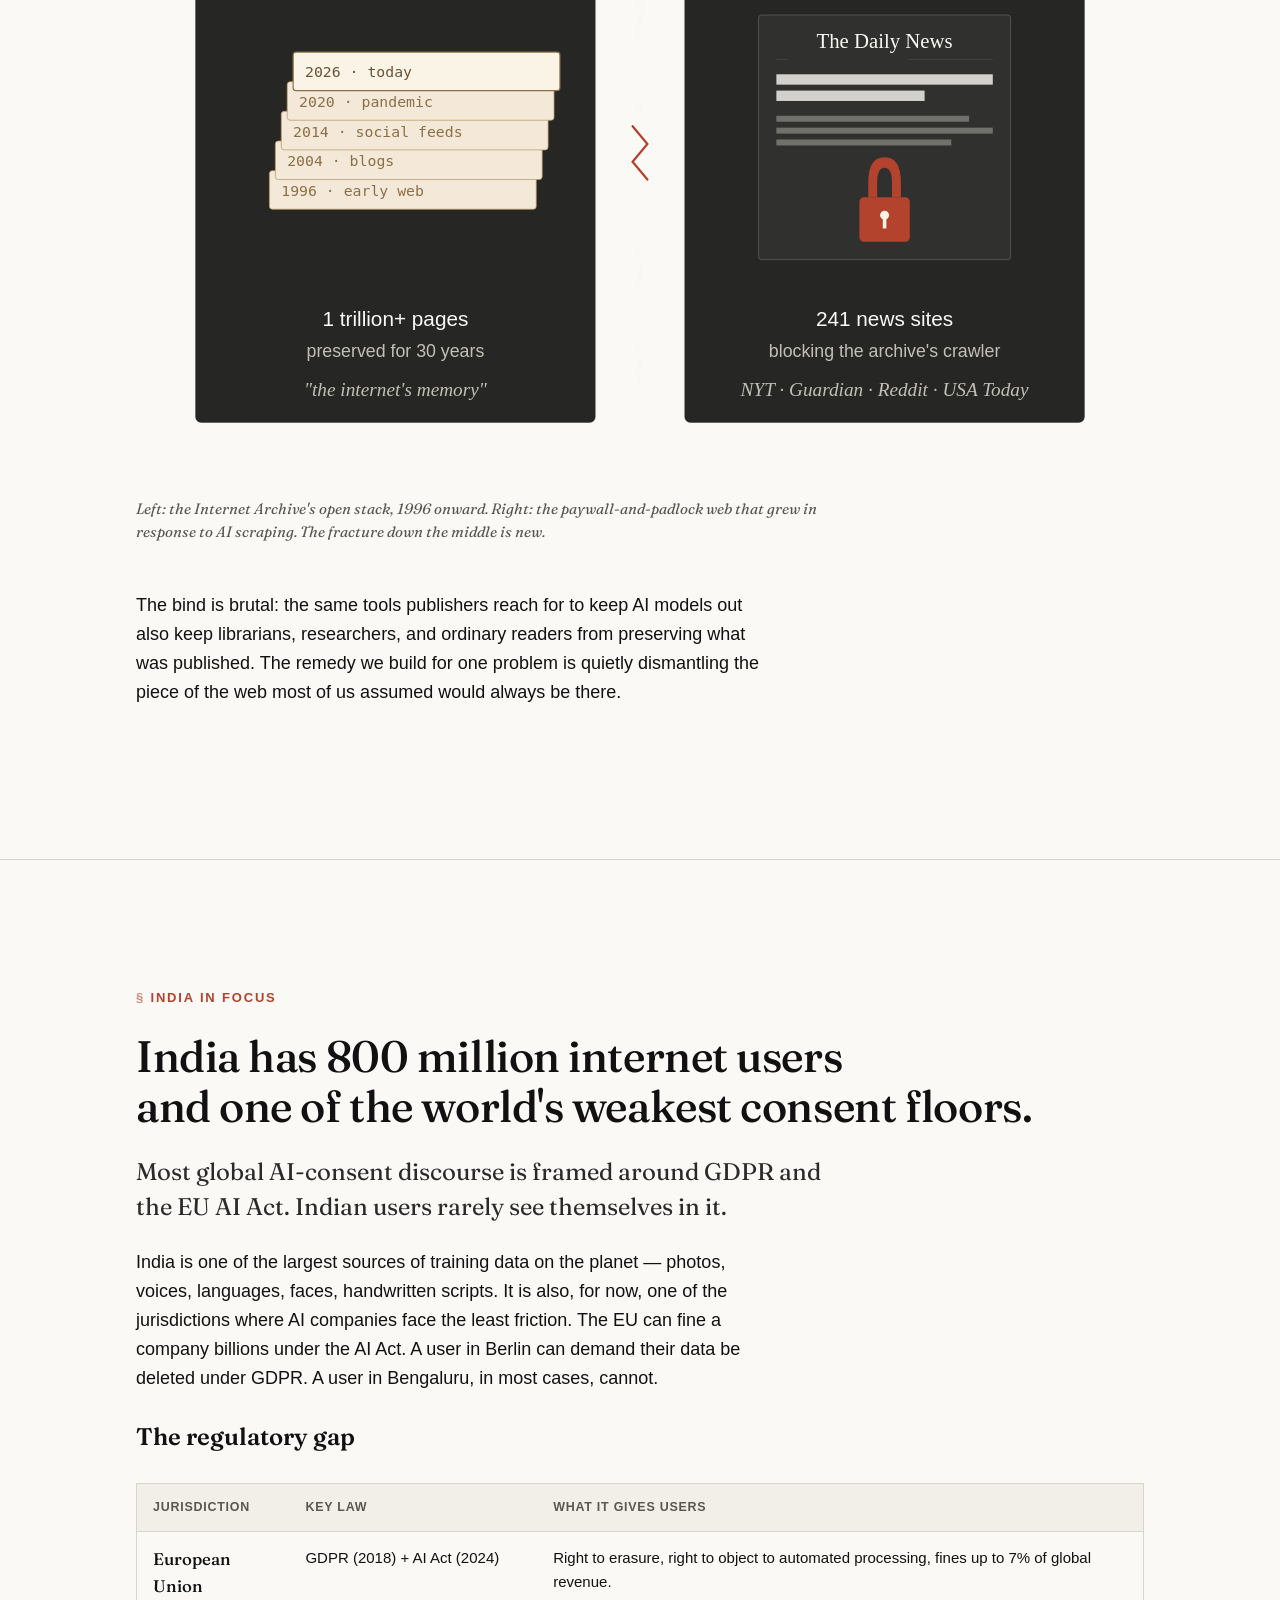
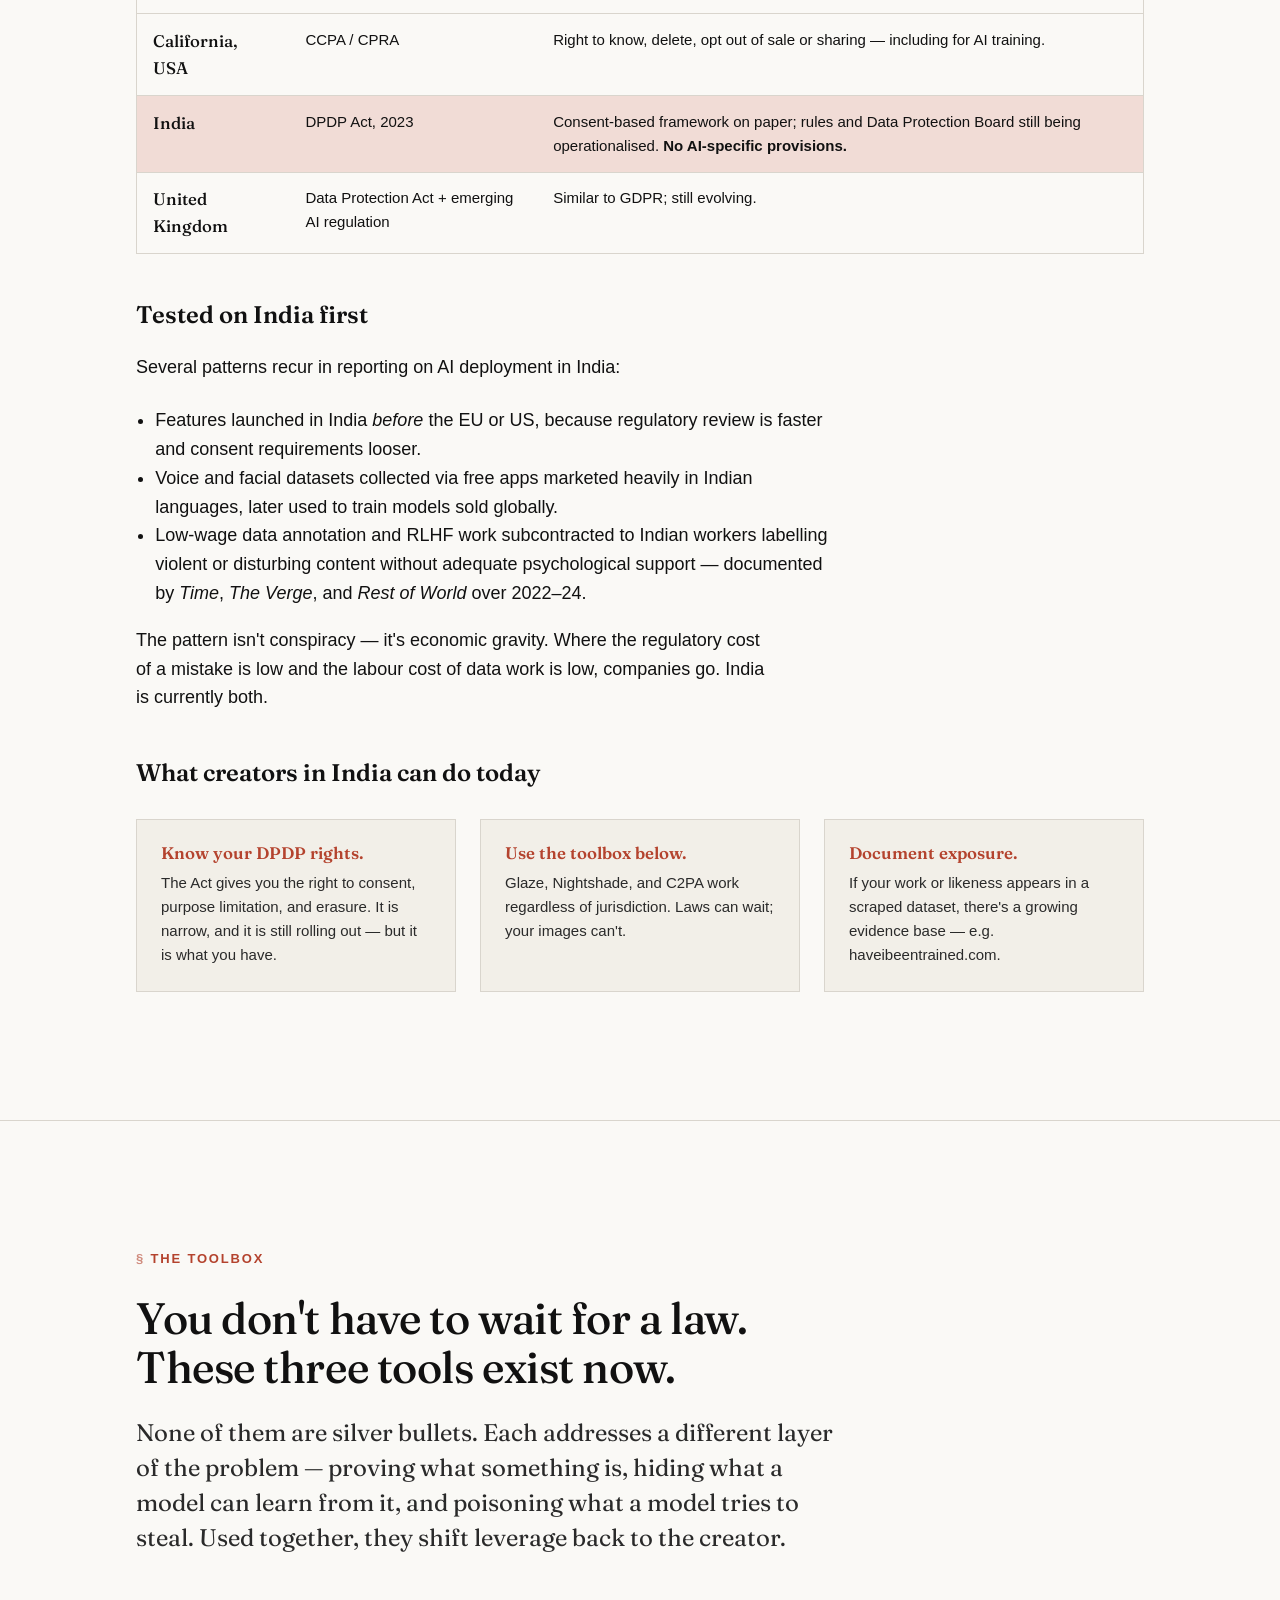
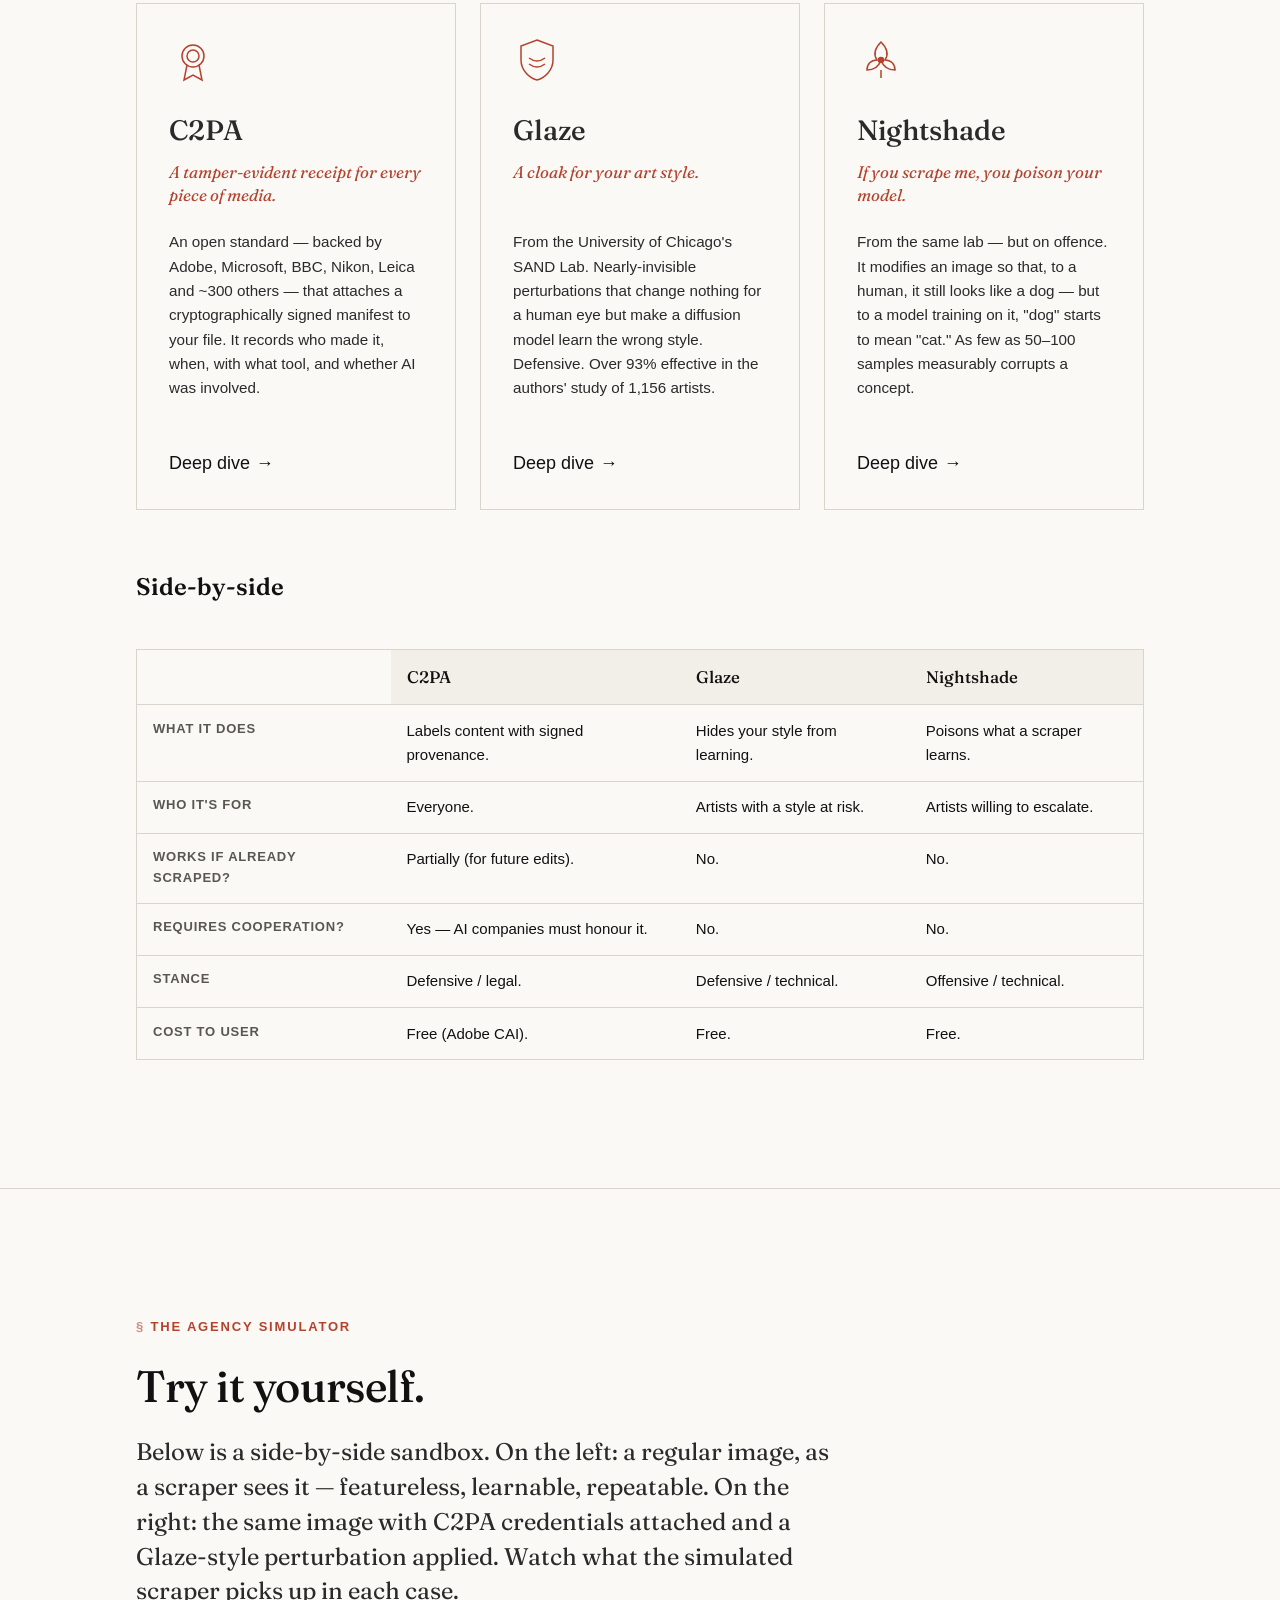
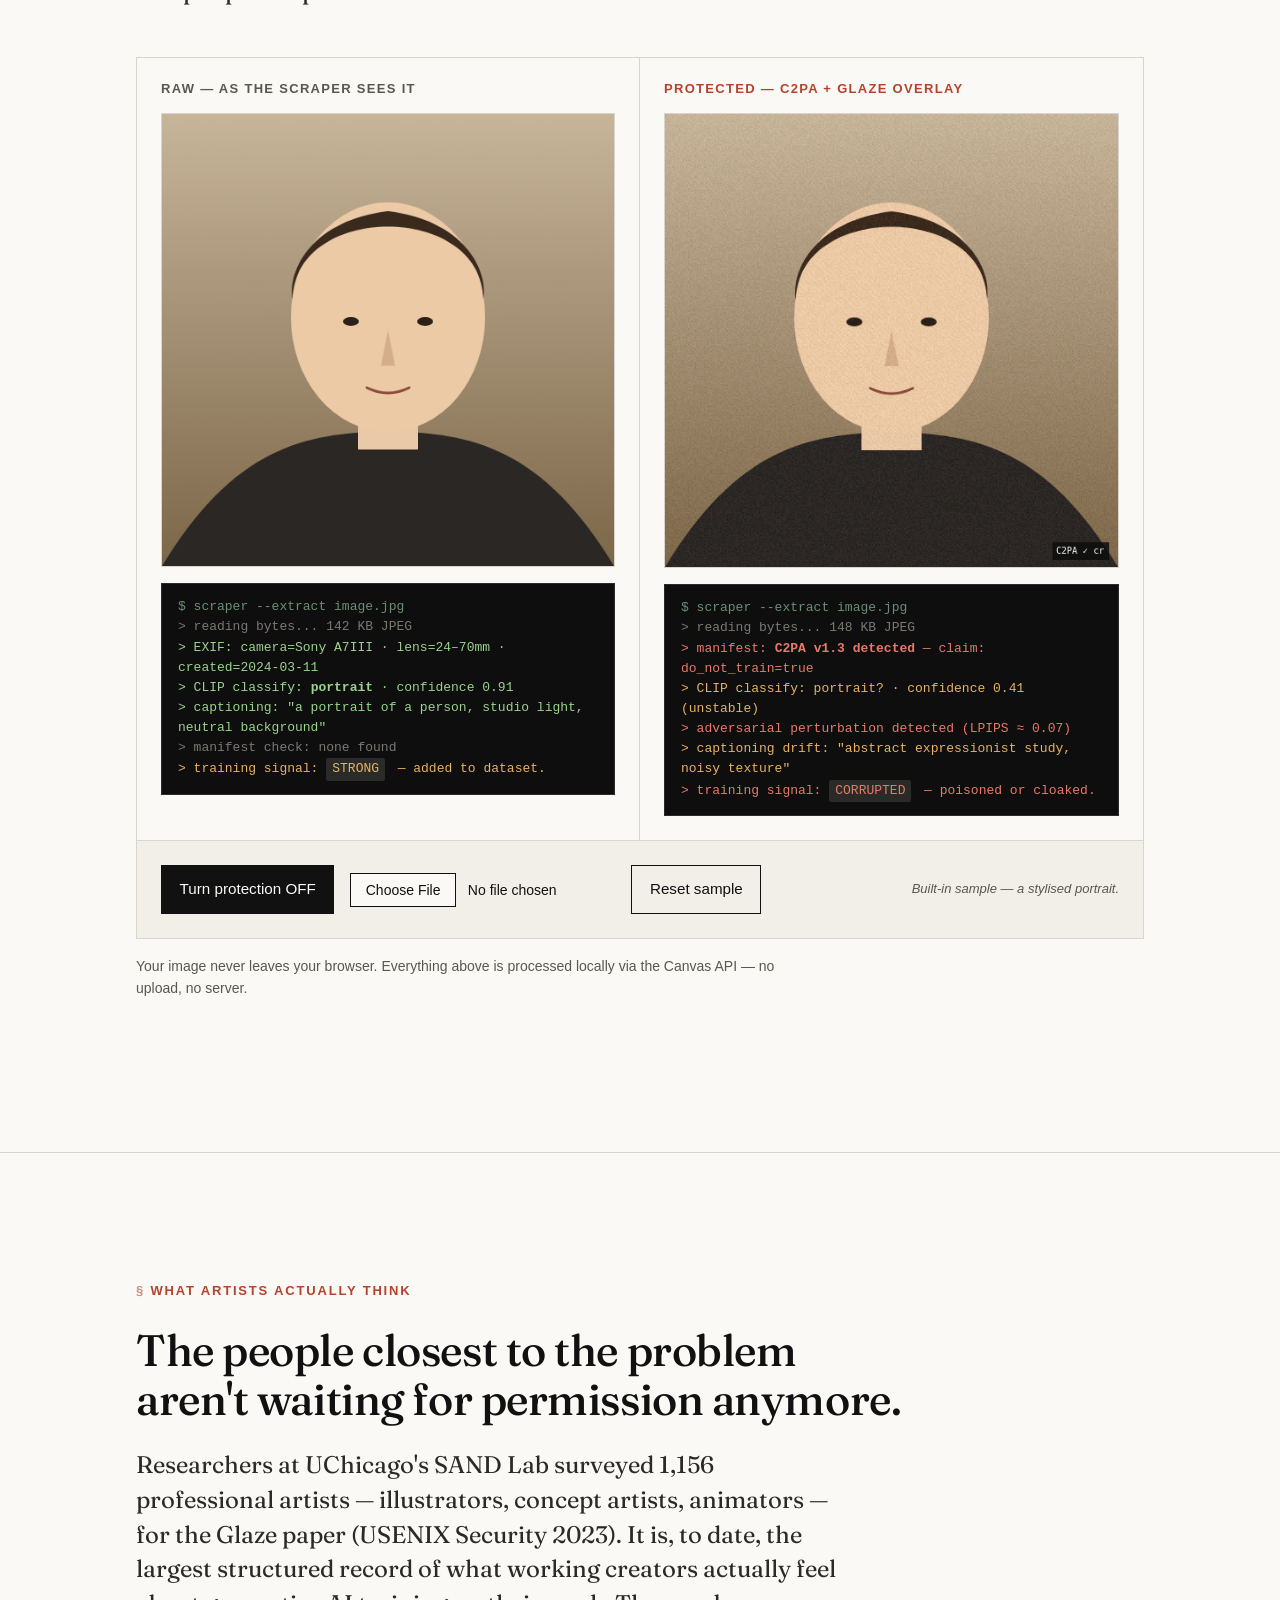
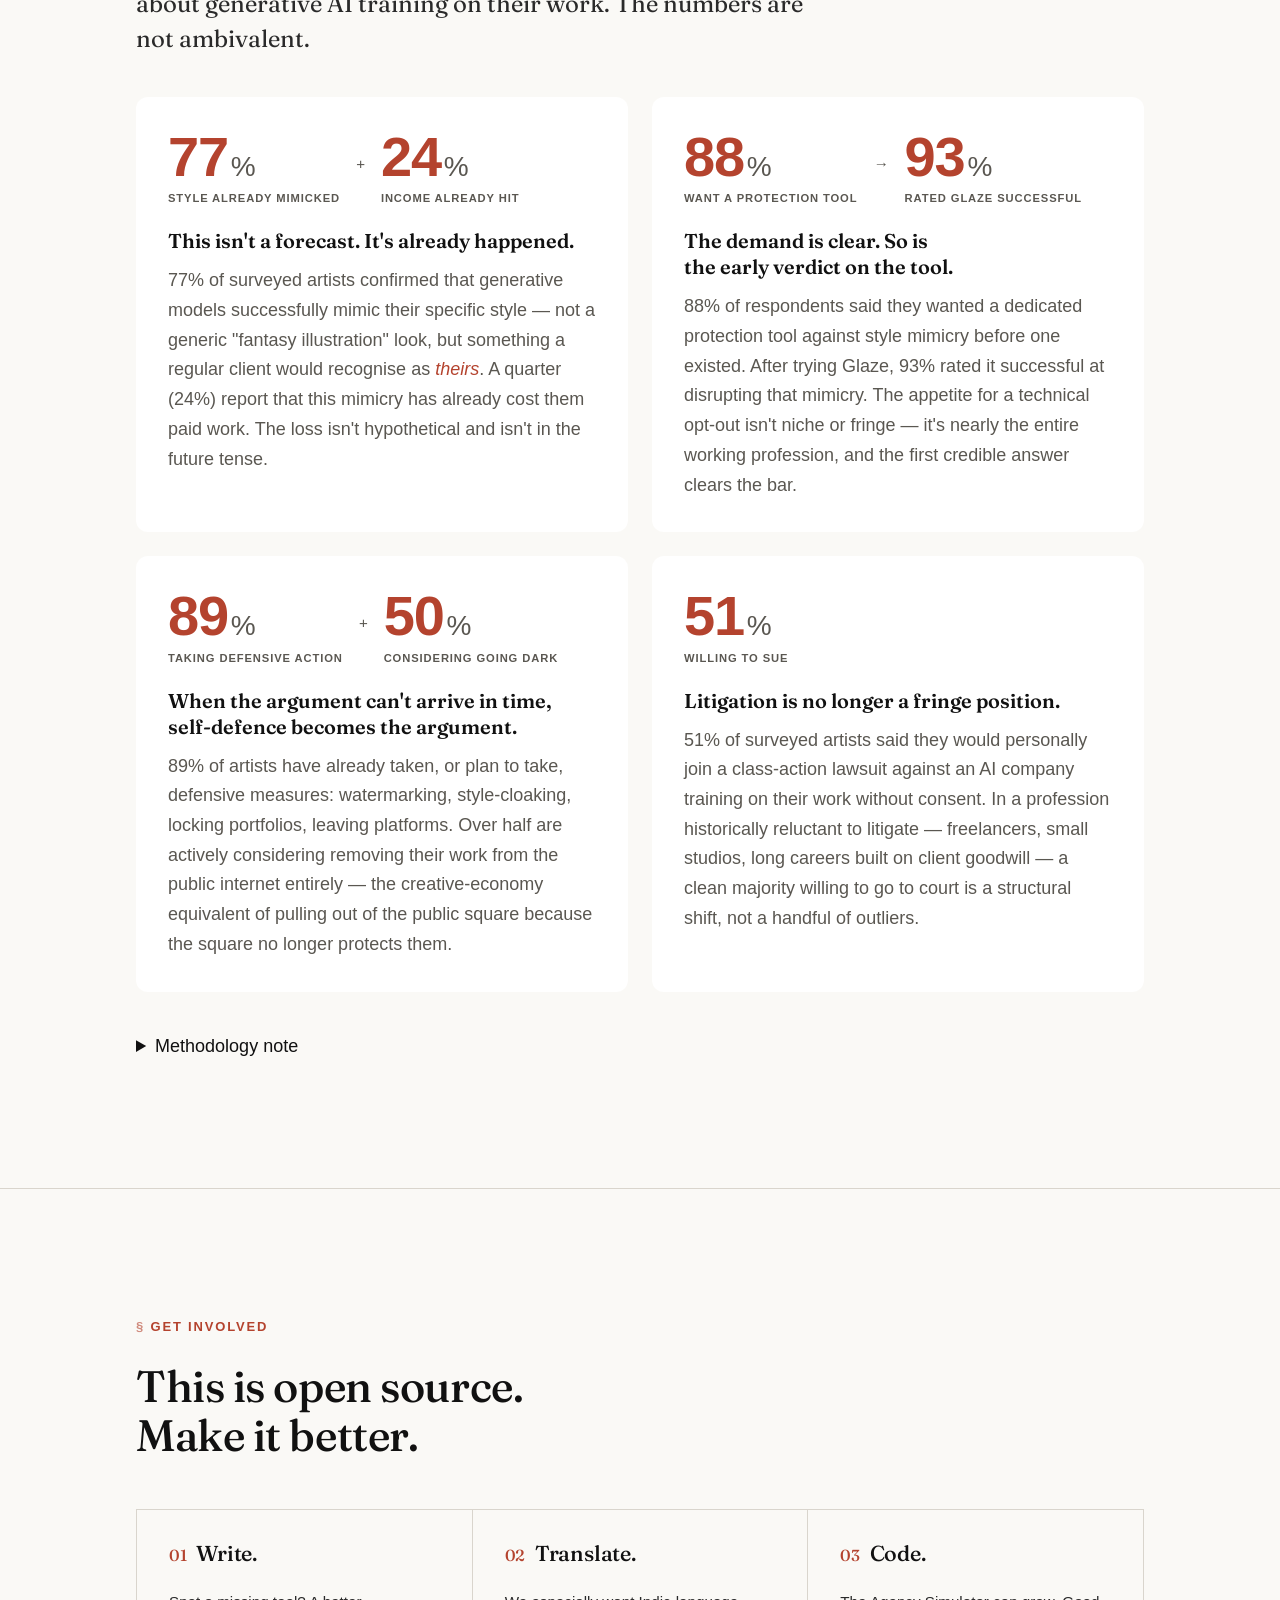
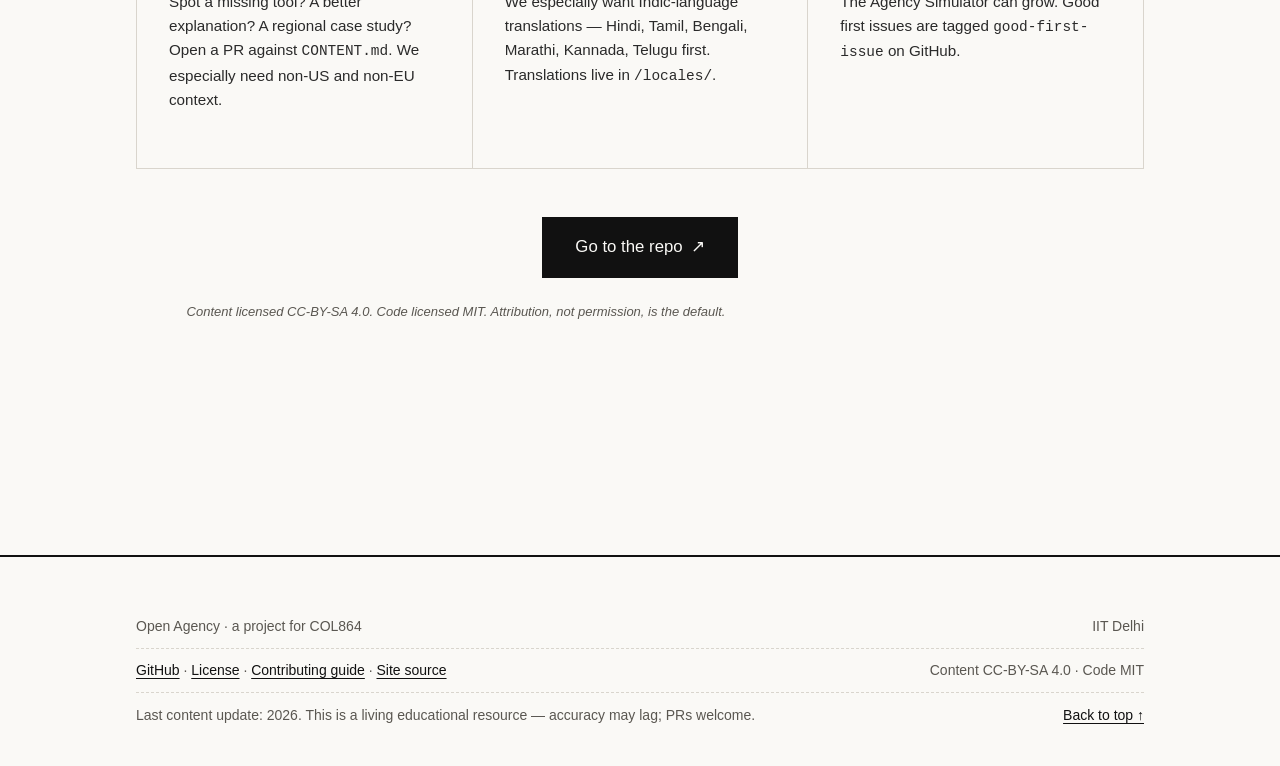
==== commit 5cdd7b94: "artists survey" ====
--- a/index.html
+++ b/index.html
@@ -3,7 +3,7 @@
 <head>
   <meta charset="UTF-8" />
   <meta name="viewport" content="width=device-width, initial-scale=1.0" />
-  <title>Open Agency — Responsible AI asks for consent</title>
+  <title>Open Agency</title>
   <meta name="description" content="A plain-English guide to AI, consent, and the tools that put creators back in control." />
   <meta name="color-scheme" content="light" />
   <meta name="theme-color" content="#FAF9F6" />
@@ -34,7 +34,7 @@
         <a href="#india">India</a>
         <a href="#toolbox">Toolbox</a>
         <a href="#simulator">Simulator</a>
-        <a href="#voices">What People Think</a>
+        <a href="#voices">What Artists Think</a>
         <a href="#contribute" class="btn">Contribute</a>
       </nav>
     </div>
@@ -211,6 +211,34 @@
           Consent, in practice, is manufactured by exhaustion.
           <cite>The pattern across every major platform's ToS, 2023–25</cite>
         </blockquote>
+
+        <h3 style="margin-top:5rem;">The collateral damage: a public record that's closing itself off.</h3>
+        <p class="prose">
+          The pushback from publishers isn't aimed only at OpenAI or Anthropic. When a
+          newspaper updates its <code>robots.txt</code> to keep AI crawlers out, the same
+          rule frequently locks out the Internet Archive too — the public-memory service
+          that has preserved over a trillion web pages since 1996. By late 2024, more than
+          <strong>half of the world's top news sites</strong> were blocking at least one
+          major AI crawler; many also block <code>ia_archiver</code> by association.
+          Journalism and the public record used to share one infrastructure. AI-training
+          anxiety is pulling them apart.
+        </p>
+
+        <figure class="plate">
+          <img src="media/public_archive_vs_locked_door.svg"
+               alt="Split diagram. Left panel: a layered stack of archived pages dated across thirty years, captioned &quot;one trillion-plus pages preserved for thirty years&quot; — the public memory of the web. Right panel: a newspaper with redacted headlines behind a red padlock, captioned &quot;241 news sites blocking the crawler.&quot; A fractured dashed line divides the two panels." />
+          <figcaption>
+            Left: the Internet Archive's open stack, 1996 onward. Right: the paywall-and-padlock
+            web that grew in response to AI scraping. The fracture down the middle is new.
+          </figcaption>
+        </figure>
+
+        <p class="prose">
+          The bind is brutal: the same tools publishers reach for to keep AI models out
+          also keep librarians, researchers, and ordinary readers from preserving what
+          was published. The remedy we build for one problem is quietly dismantling the
+          piece of the web most of us assumed would always be there.
+        </p>
       </div>
     </section>
 
@@ -470,17 +498,17 @@
     </section>
 
     <!-- ================================================
-         SECTION 5 — WHAT PEOPLE THINK
+         SECTION 5 — WHAT ARTISTS THINK
          ================================================ -->
     <section id="voices" class="section reveal">
       <div class="wrap">
-        <p class="section-label">What people actually think</p>
-        <h2>The public is worried.<br/>Artists are already fighting.</h2>
+        <p class="section-label">What artists actually think</p>
+        <h2>The people closest to the problem<br/>aren't waiting for permission anymore.</h2>
         <p class="lead">
-          We ran a small survey of 21 mostly non-artist respondents. Separately, researchers
-          at UChicago surveyed 1,156 professional artists for the Glaze paper. Put the two
-          side by side and a pattern appears: what the general public is starting to fear,
-          the creative community is already living with — and already organising against.
+          Researchers at UChicago's SAND Lab surveyed 1,156 professional artists —
+          illustrators, concept artists, animators — for the Glaze paper (USENIX Security 2023).
+          It is, to date, the largest structured record of what working creators actually
+          feel about generative AI training on their work. The numbers are not ambivalent.
         </p>
 
         <div class="insights">
@@ -488,91 +516,83 @@
           <article class="insight">
             <div class="insight-num-pair">
               <div class="stat-block">
-                <span class="num-xl">67<span class="pct">%</span></span>
-                <span class="stat-source">general public</span>
-              </div>
-              <span class="vs" aria-hidden="true">vs.</span>
+                <span class="num-xl">77<span class="pct">%</span></span>
+                <span class="stat-source">style already mimicked</span>
+              </div>
+              <span class="vs" aria-hidden="true">+</span>
               <div class="stat-block">
                 <span class="num-xl">24<span class="pct">%</span></span>
-                <span class="stat-source">professional artists</span>
+                <span class="stat-source">income already hit</span>
               </div>
             </div>
-            <h3>The future the public fears, artists are already in.</h3>
-            <p>
-              Two-thirds of our respondents said they'd be most upset about their voice,
-              likeness, or private AI conversations being scraped. In the artist community,
-              the abstract fear has already turned into lost income: 24% of 1,156 surveyed
-              artists say AI mimicry has <em>already</em> affected their earnings, and 77%
-              confirmed that models successfully mimic their specific style. Artists are
-              the early warning system for everyone else.
+            <h3>This isn't a forecast. It's already happened.</h3>
+            <p>
+              77% of surveyed artists confirmed that generative models successfully mimic
+              their specific style — not a generic "fantasy illustration" look, but
+              something a regular client would recognise as <em>theirs</em>. A quarter (24%)
+              report that this mimicry has already cost them paid work. The loss isn't
+              hypothetical and isn't in the future tense.
             </p>
           </article>
 
           <article class="insight">
             <div class="insight-num-pair">
               <div class="stat-block">
-                <span class="num-xl">76<span class="pct">%</span></span>
-                <span class="stat-source">want an opt-out</span>
+                <span class="num-xl">88<span class="pct">%</span></span>
+                <span class="stat-source">want a protection tool</span>
               </div>
               <span class="vs" aria-hidden="true">→</span>
               <div class="stat-block">
                 <span class="num-xl">93<span class="pct">%</span></span>
-                <span class="stat-source">artists rate Glaze</span>
+                <span class="stat-source">rated Glaze successful</span>
               </div>
             </div>
-            <h3>The button people want already exists.</h3>
-            <p>
-              76% of our respondents said a one-click opt-out is the single feature that
-              would make them feel most in control of their data. Meanwhile, 93% of 1,156
-              artists rated Glaze — a technical opt-out for images — as successful at
-              disrupting style mimicry. The gap isn't supply. It's awareness. Almost
-              nobody outside the art community knows these tools are already here.
+            <h3>The demand is clear. So is the early verdict on the tool.</h3>
+            <p>
+              88% of respondents said they wanted a dedicated protection tool against style
+              mimicry before one existed. After trying Glaze, 93% rated it successful at
+              disrupting that mimicry. The appetite for a technical opt-out isn't niche or
+              fringe — it's nearly the entire working profession, and the first credible
+              answer clears the bar.
             </p>
           </article>
 
           <article class="insight">
             <div class="insight-num-pair">
               <div class="stat-block">
-                <span class="num-xl">52<span class="pct">%</span></span>
-                <span class="stat-source">say consent required</span>
-              </div>
-              <span class="vs" aria-hidden="true">→</span>
+                <span class="num-xl">89<span class="pct">%</span></span>
+                <span class="stat-source">taking defensive action</span>
+              </div>
+              <span class="vs" aria-hidden="true">+</span>
               <div class="stat-block">
-                <span class="num-xl">89<span class="pct">%</span></span>
-                <span class="stat-source">artists taking action</span>
+                <span class="num-xl">50<span class="pct">%</span></span>
+                <span class="stat-source">considering going dark</span>
               </div>
             </div>
-            <h3>The debate is still live. Artists stopped waiting for it.</h3>
-            <p>
-              A majority of our respondents (52%) believe explicit permission should still be
-              required before AI trains on publicly posted content. That debate is still
-              unresolved. Artists have already moved past it: 89% have taken or plan to take
-              defensive action, and over half are considering removing their work from the
-              internet entirely. When the ethical argument can't arrive in time,
-              self-defence becomes the argument.
+            <h3>When the argument can't arrive in time, self-defence becomes the argument.</h3>
+            <p>
+              89% of artists have already taken, or plan to take, defensive measures:
+              watermarking, style-cloaking, locking portfolios, leaving platforms. Over
+              half are actively considering removing their work from the public internet
+              entirely — the creative-economy equivalent of pulling out of the public
+              square because the square no longer protects them.
             </p>
           </article>
 
           <article class="insight">
             <div class="insight-num-pair">
               <div class="stat-block">
-                <span class="num-xl">0<span class="pct">%</span></span>
-                <span class="stat-source">blame individuals</span>
-              </div>
-              <span class="vs" aria-hidden="true">vs.</span>
-              <div class="stat-block">
                 <span class="num-xl">51<span class="pct">%</span></span>
-                <span class="stat-source">artists ready to sue</span>
+                <span class="stat-source">willing to sue</span>
               </div>
             </div>
-            <h3>Nobody thinks this should be your job. It is anyway.</h3>
-            <p>
-              Not a single respondent in our survey said individual users should bear the
-              most responsibility for consent — 48% pointed to AI companies, 33% to
-              governments. Yet 51% of surveyed artists are willing to personally join
-              class-action lawsuits against AI companies. The group everyone agrees
-              should owe the work the least is doing it anyway. This site exists because,
-              while we wait for law and industry to catch up, it falls on us.
+            <h3>Litigation is no longer a fringe position.</h3>
+            <p>
+              51% of surveyed artists said they would personally join a class-action
+              lawsuit against an AI company training on their work without consent. In a
+              profession historically reluctant to litigate — freelancers, small studios,
+              long careers built on client goodwill — a clean majority willing to go to
+              court is a structural shift, not a handful of outliers.
             </p>
           </article>
 
@@ -581,22 +601,17 @@
         <details class="methodology">
           <summary>Methodology note</summary>
           <p>
-            <strong>Our survey:</strong> 21 respondents via academic networks. 71% students
-            or academic researchers, 19% casual tech users, 10% tech professionals, 0%
-            professional artists. 76% use AI tools daily. Small and non-representative —
-            treat as directional signal from the AI-aware educated public.
+            <strong>Source:</strong> Shan et al., <em>Glaze: Protecting Artists from Style
+            Mimicry by Text-to-Image Models</em>, USENIX Security 2023. 1,156 professional
+            artists surveyed, recruited through artist community networks — predominantly
+            full-time (46%) or part-time / freelance (50%), across illustration, concept
+            art, animation, and related fields.
           </p>
           <p>
-            <strong>Glaze artist survey:</strong> 1,156 professional artists surveyed by
-            Shan et al. for the Glaze paper (USENIX Security 2023). Recruited through
-            artist community networks; predominantly full-time (46%) or part-time /
-            freelance (50%) across illustration, concept art, animation, and related
-            fields.
-          </p>
-          <p>
-            Full questionnaire and anonymised responses available under <code>/survey/</code>.
-            Original Glaze paper: Shan et al.,
-            <em>Glaze: Protecting Artists from Style Mimicry by Text-to-Image Models</em>.
+            The survey is not a random sample of all artists; it skews towards creators
+            already aware of AI-training concerns and engaged enough to respond. Read the
+            figures as the view from the affected, attentive core of the profession — the
+            people who will define what the rest eventually demand.
           </p>
         </details>
       </div>
@@ -650,7 +665,7 @@
   <footer class="site-footer">
     <div class="wrap">
       <div>
-        <span>Open Agency · a project for COL864 · Supervised by Prof. Vijay Keswani</span>
+        <span>Open Agency · a project for COL864</span>
         <span>IIT Delhi</span>
       </div>
       <div>
--- a/assets/css/main.css
+++ b/assets/css/main.css
@@ -160,6 +160,8 @@
   padding: .25rem 0;
   position: relative;
 }
+.site-nav a.btn { color: var(--bg); padding: .5rem .95rem; }
+.site-nav a.btn:hover { color: var(--bg); }
 .site-nav a:not(.btn):hover { color: var(--accent); }
 .site-nav a:not(.btn):hover::after {
   content: ""; position: absolute; left: 0; right: 0; bottom: -2px;
@@ -553,6 +555,27 @@
 }
 .callout strong { font-family: var(--ff-sans); font-size: .72rem; text-transform: uppercase; letter-spacing: 0.1em; color: var(--accent); display: block; margin-bottom: .5rem; font-weight: 700; }
 
+/* ---------- Figure plate (full-bleed illustration) ---------- */
+.plate {
+  margin: var(--s-5) 0;
+  padding: 0;
+}
+.plate img {
+  width: 100%;
+  height: auto;
+  display: block;
+  border-radius: var(--radius);
+}
+.plate figcaption {
+  margin-top: var(--s-2);
+  font-family: var(--ff-serif);
+  font-size: var(--fs-small);
+  font-style: italic;
+  color: var(--muted);
+  max-width: 44rem;
+  line-height: 1.5;
+}
+
 .back-link { display: inline-flex; align-items: center; gap: .4rem; font-size: .9rem; color: var(--muted); text-decoration: none; margin-bottom: var(--s-3); }
 .back-link:hover { color: var(--accent); }
 
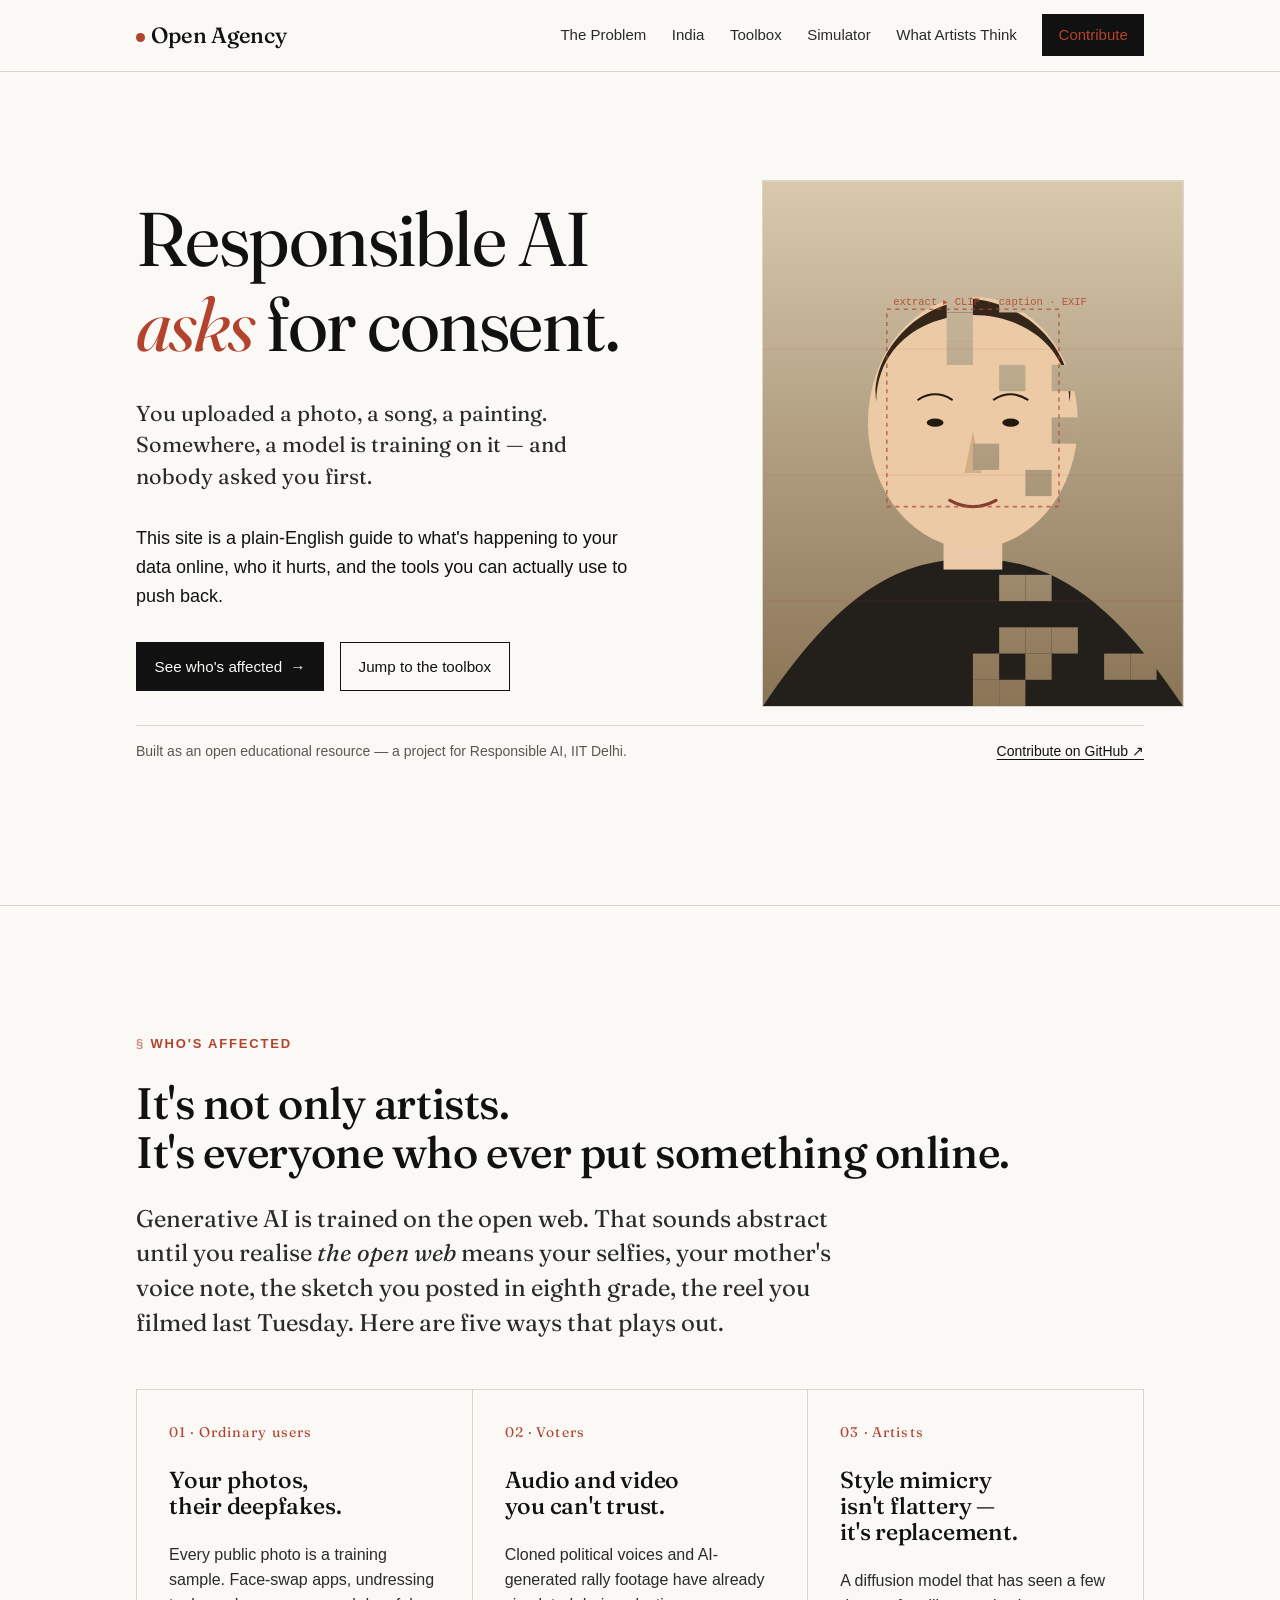
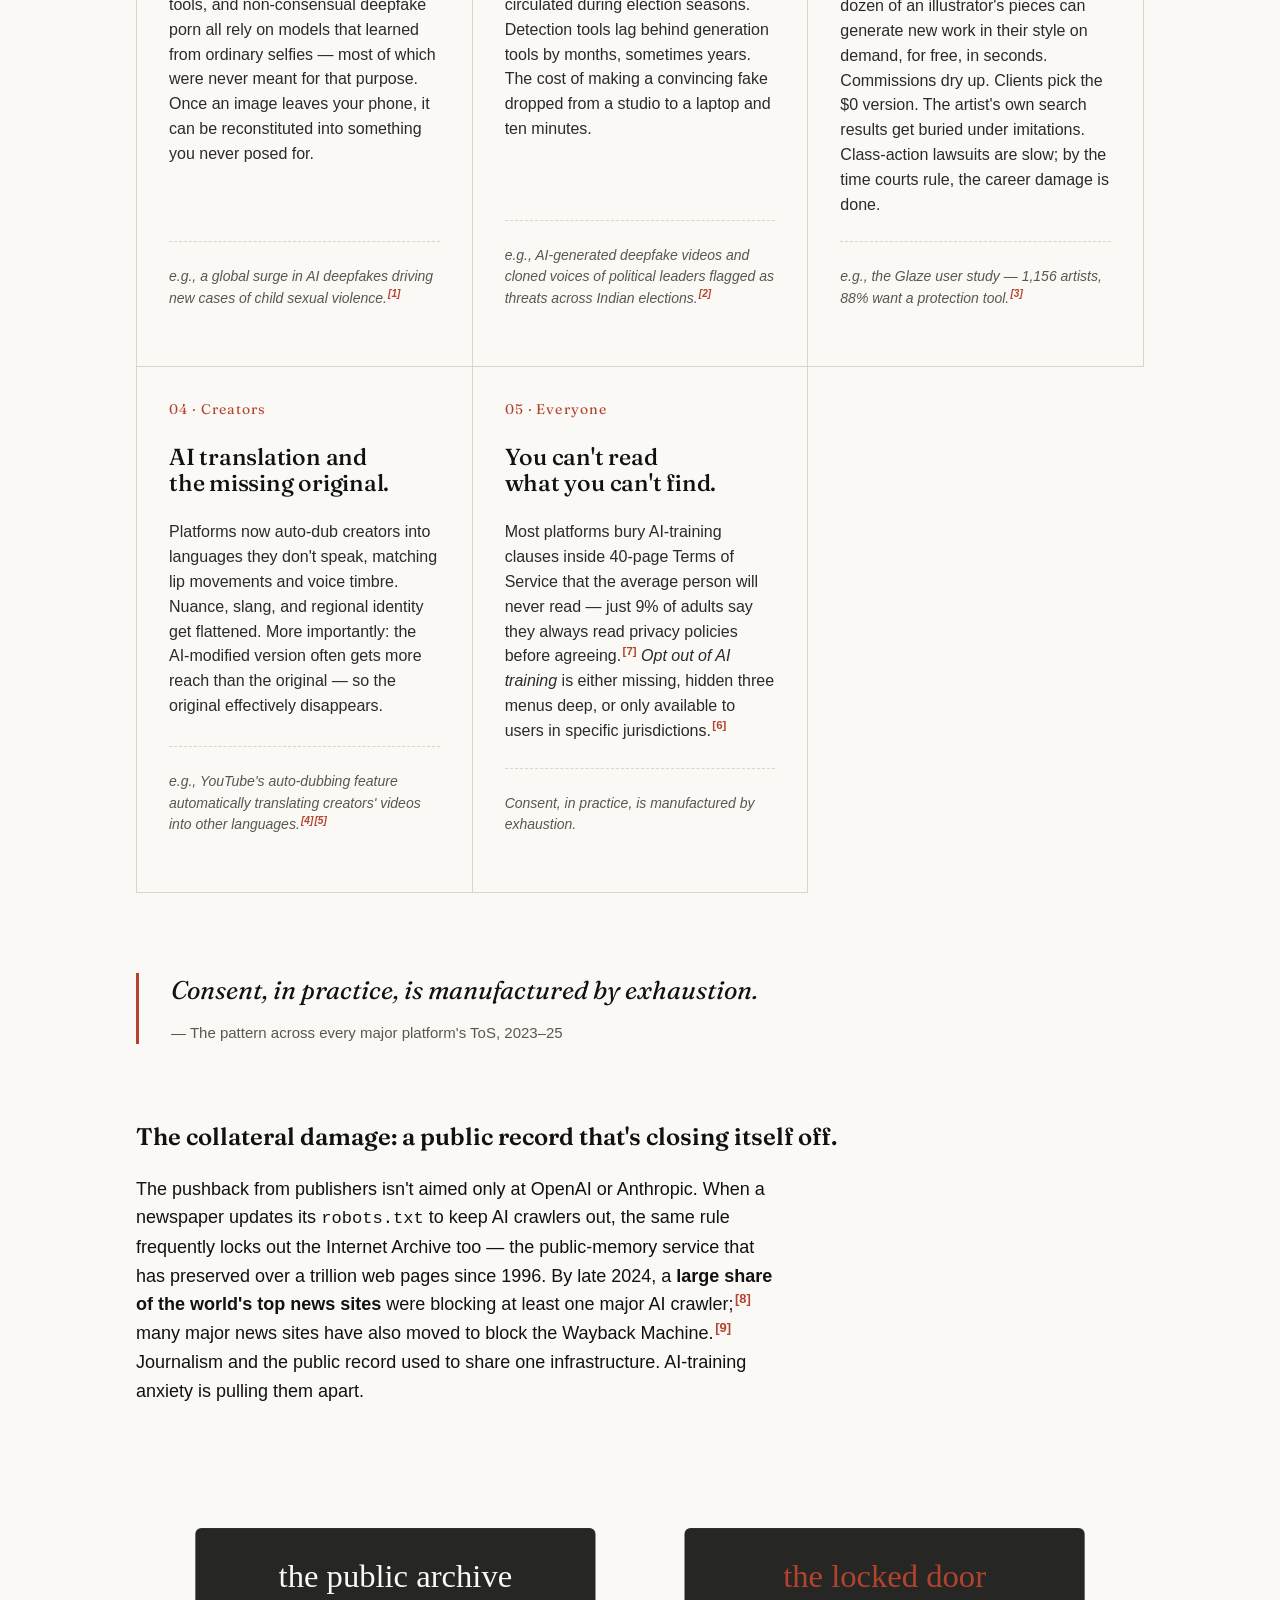
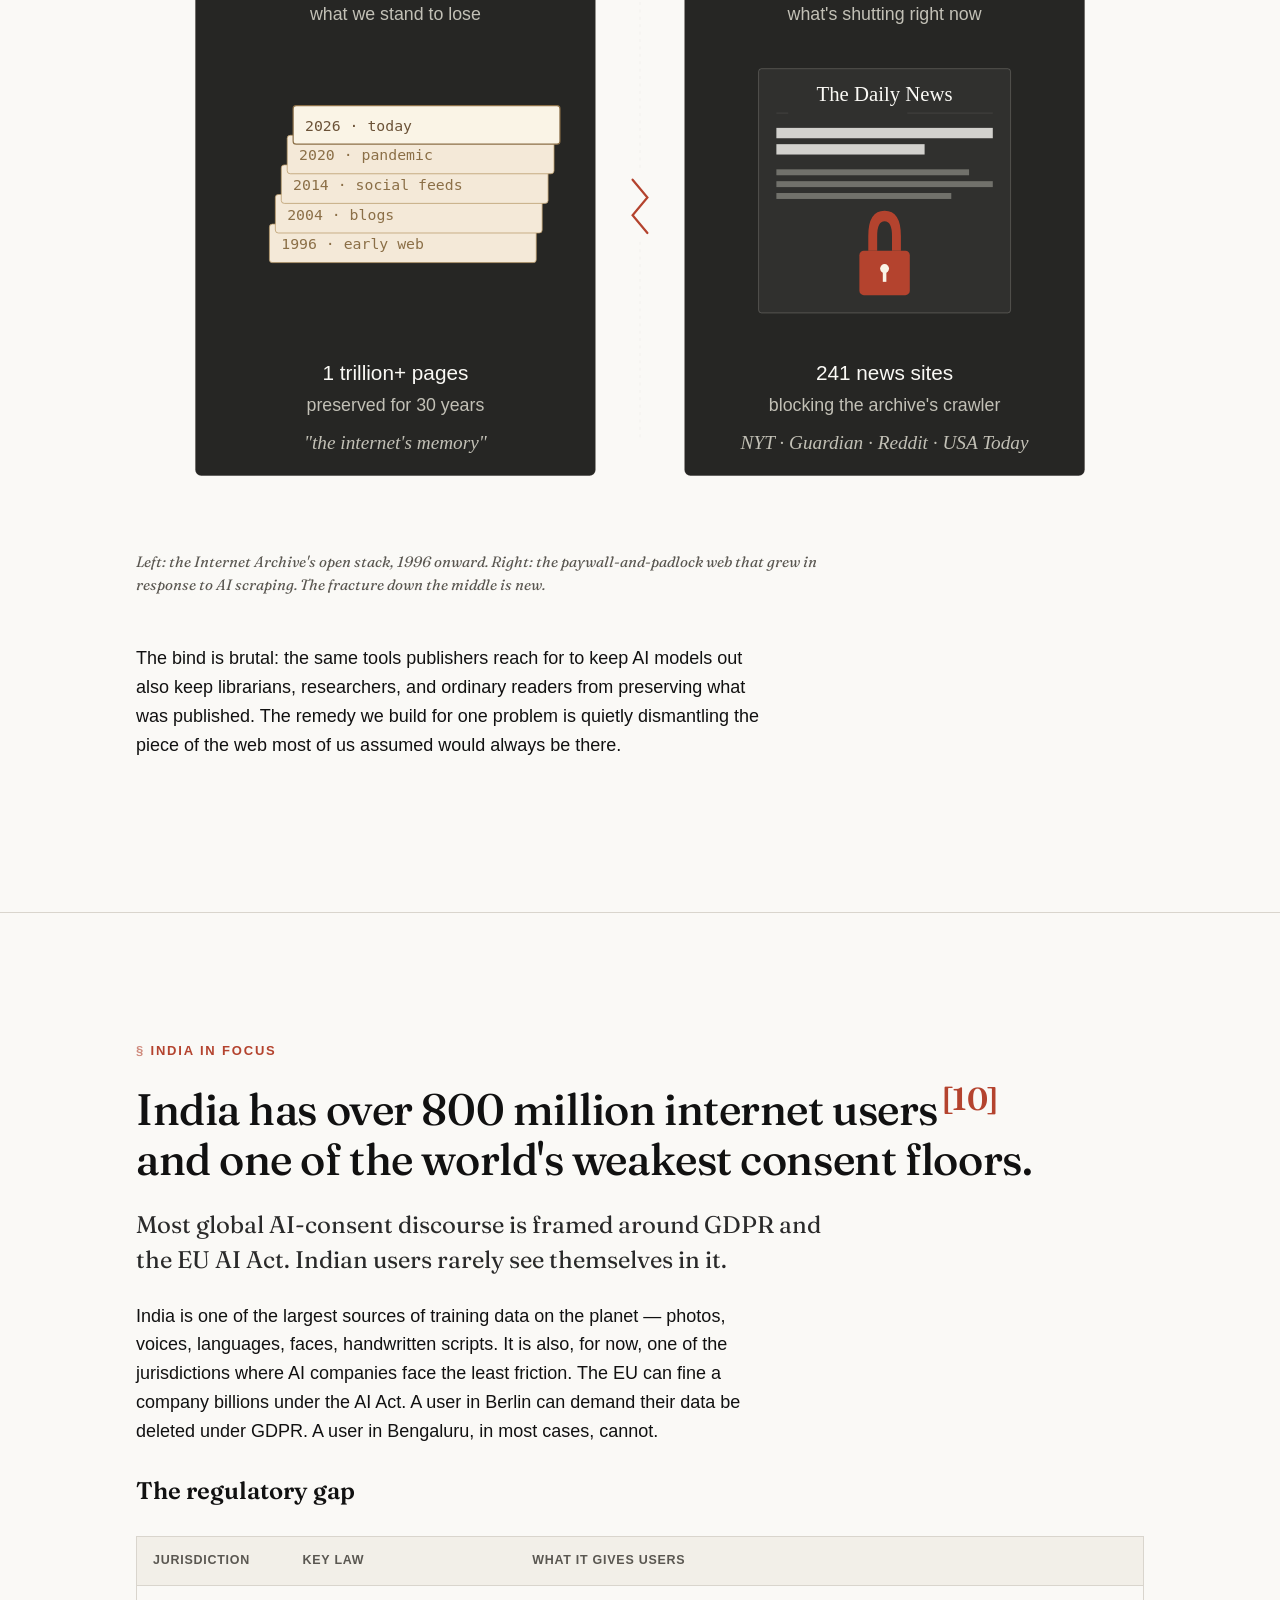
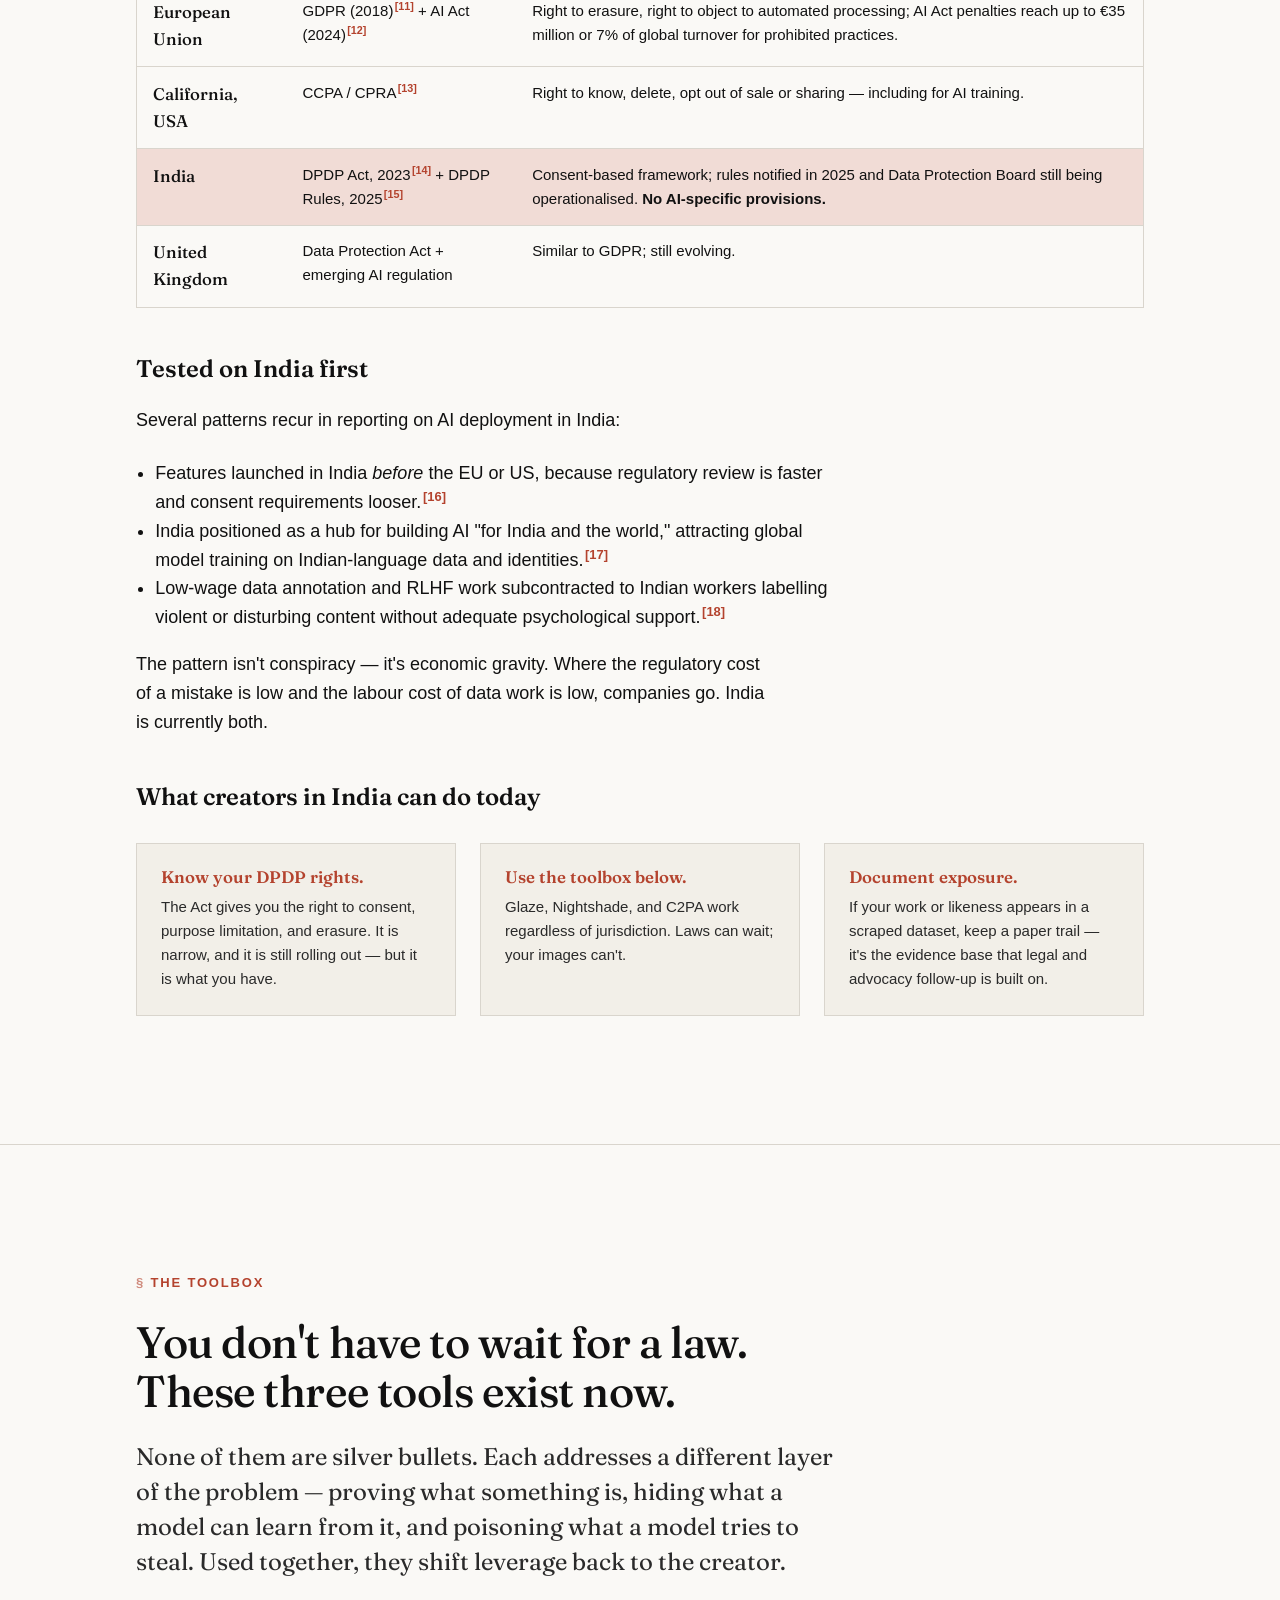
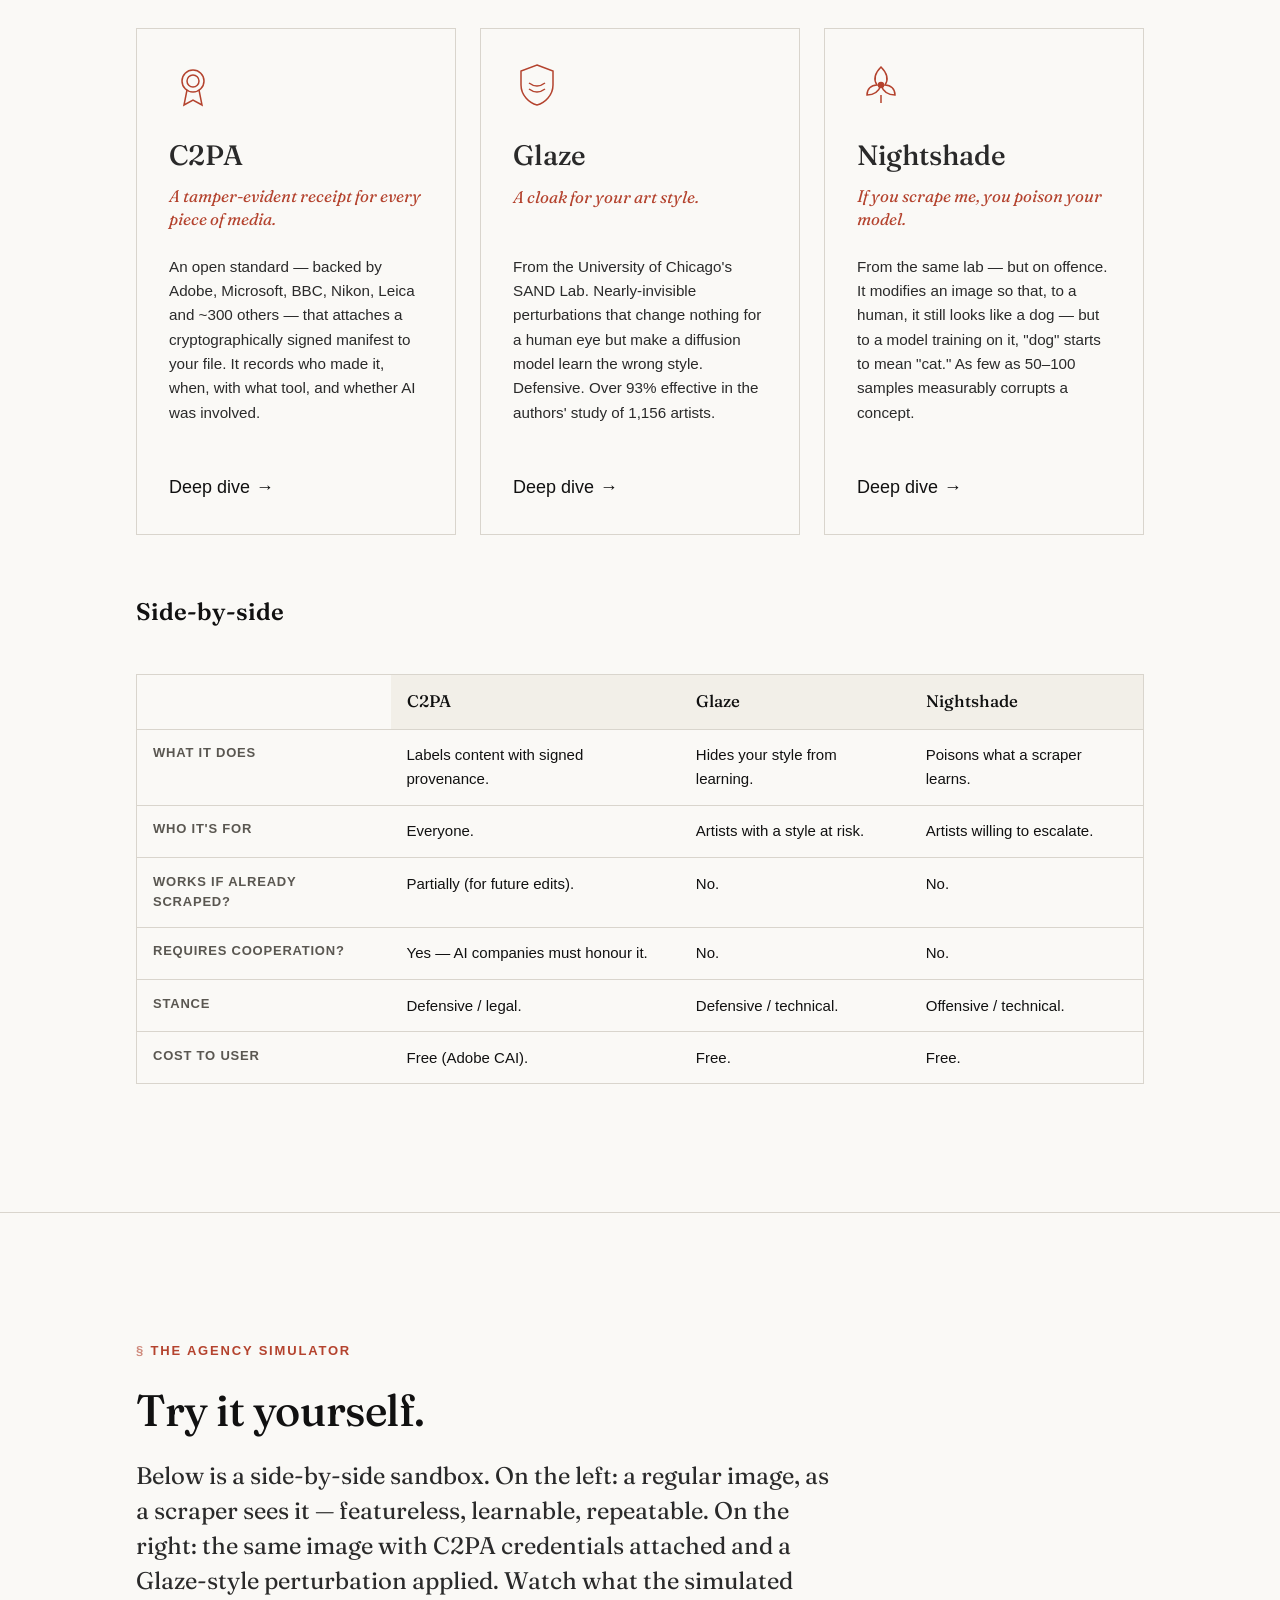
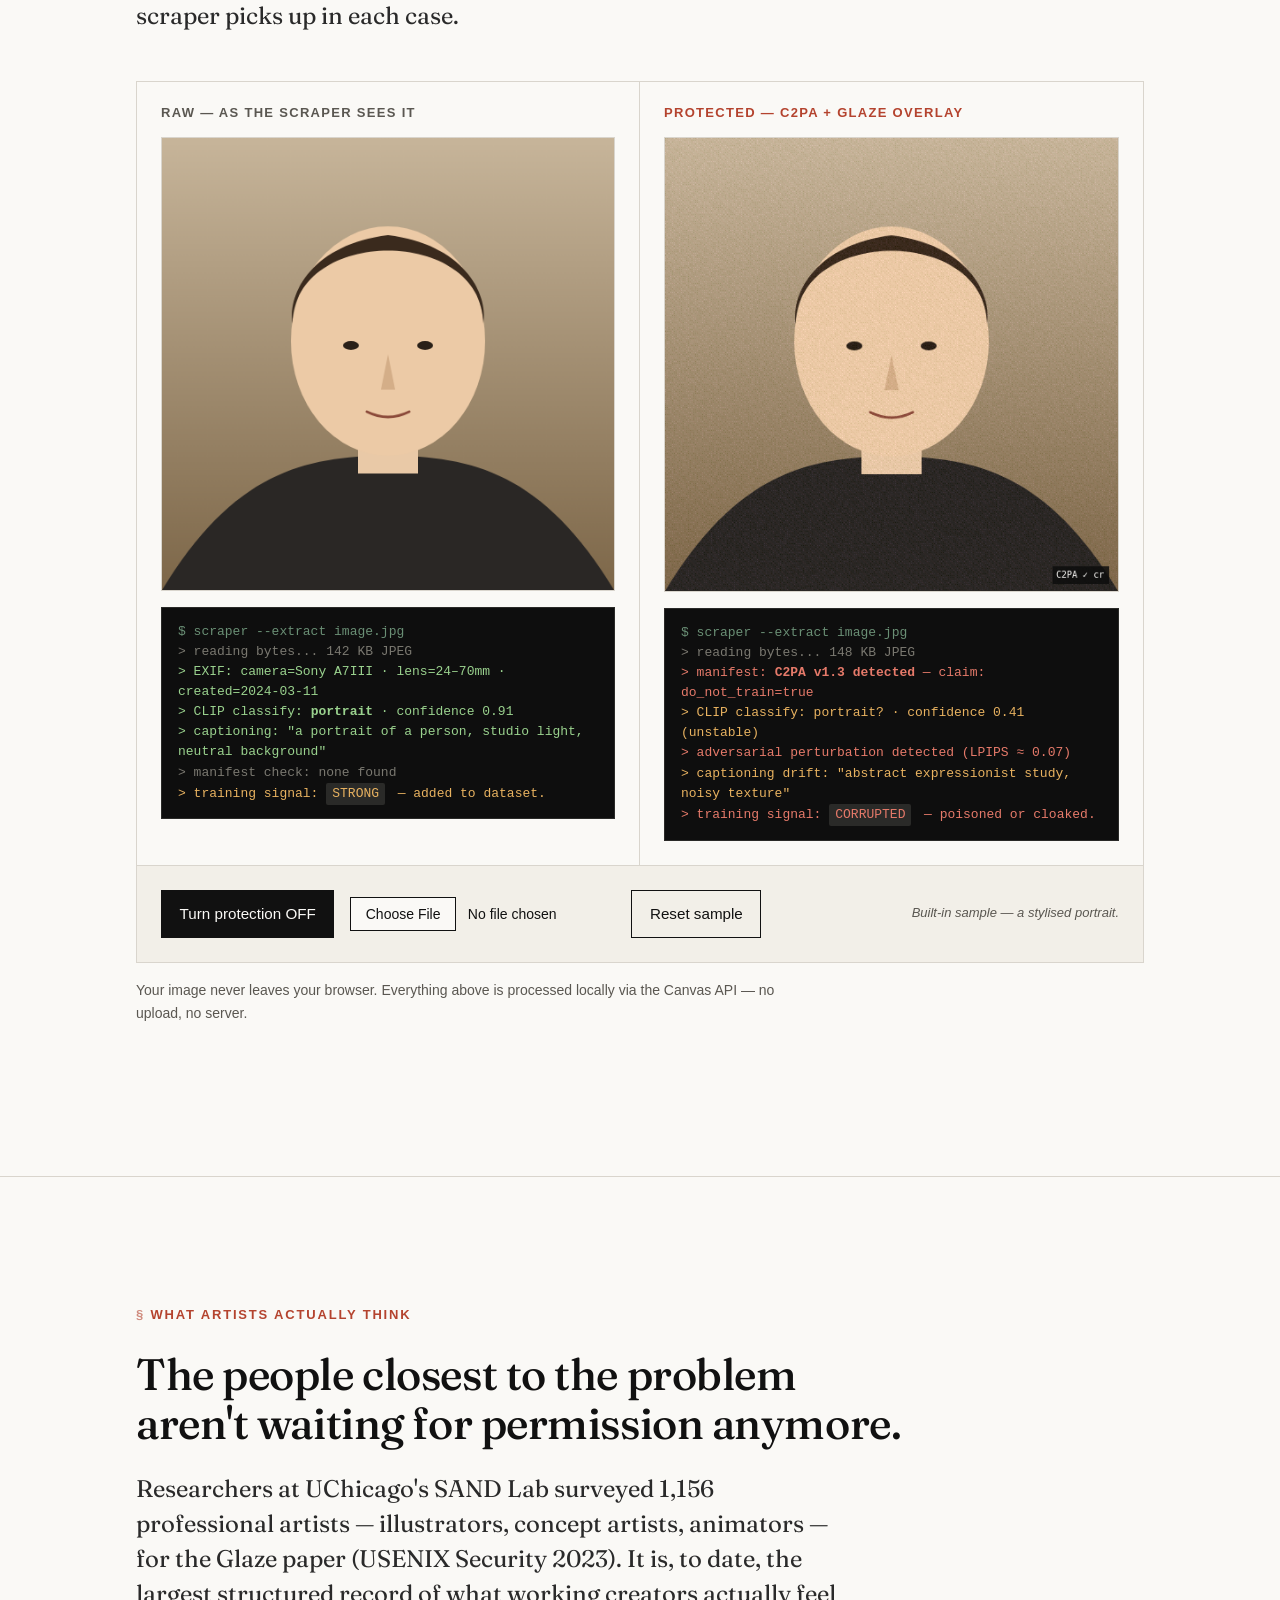
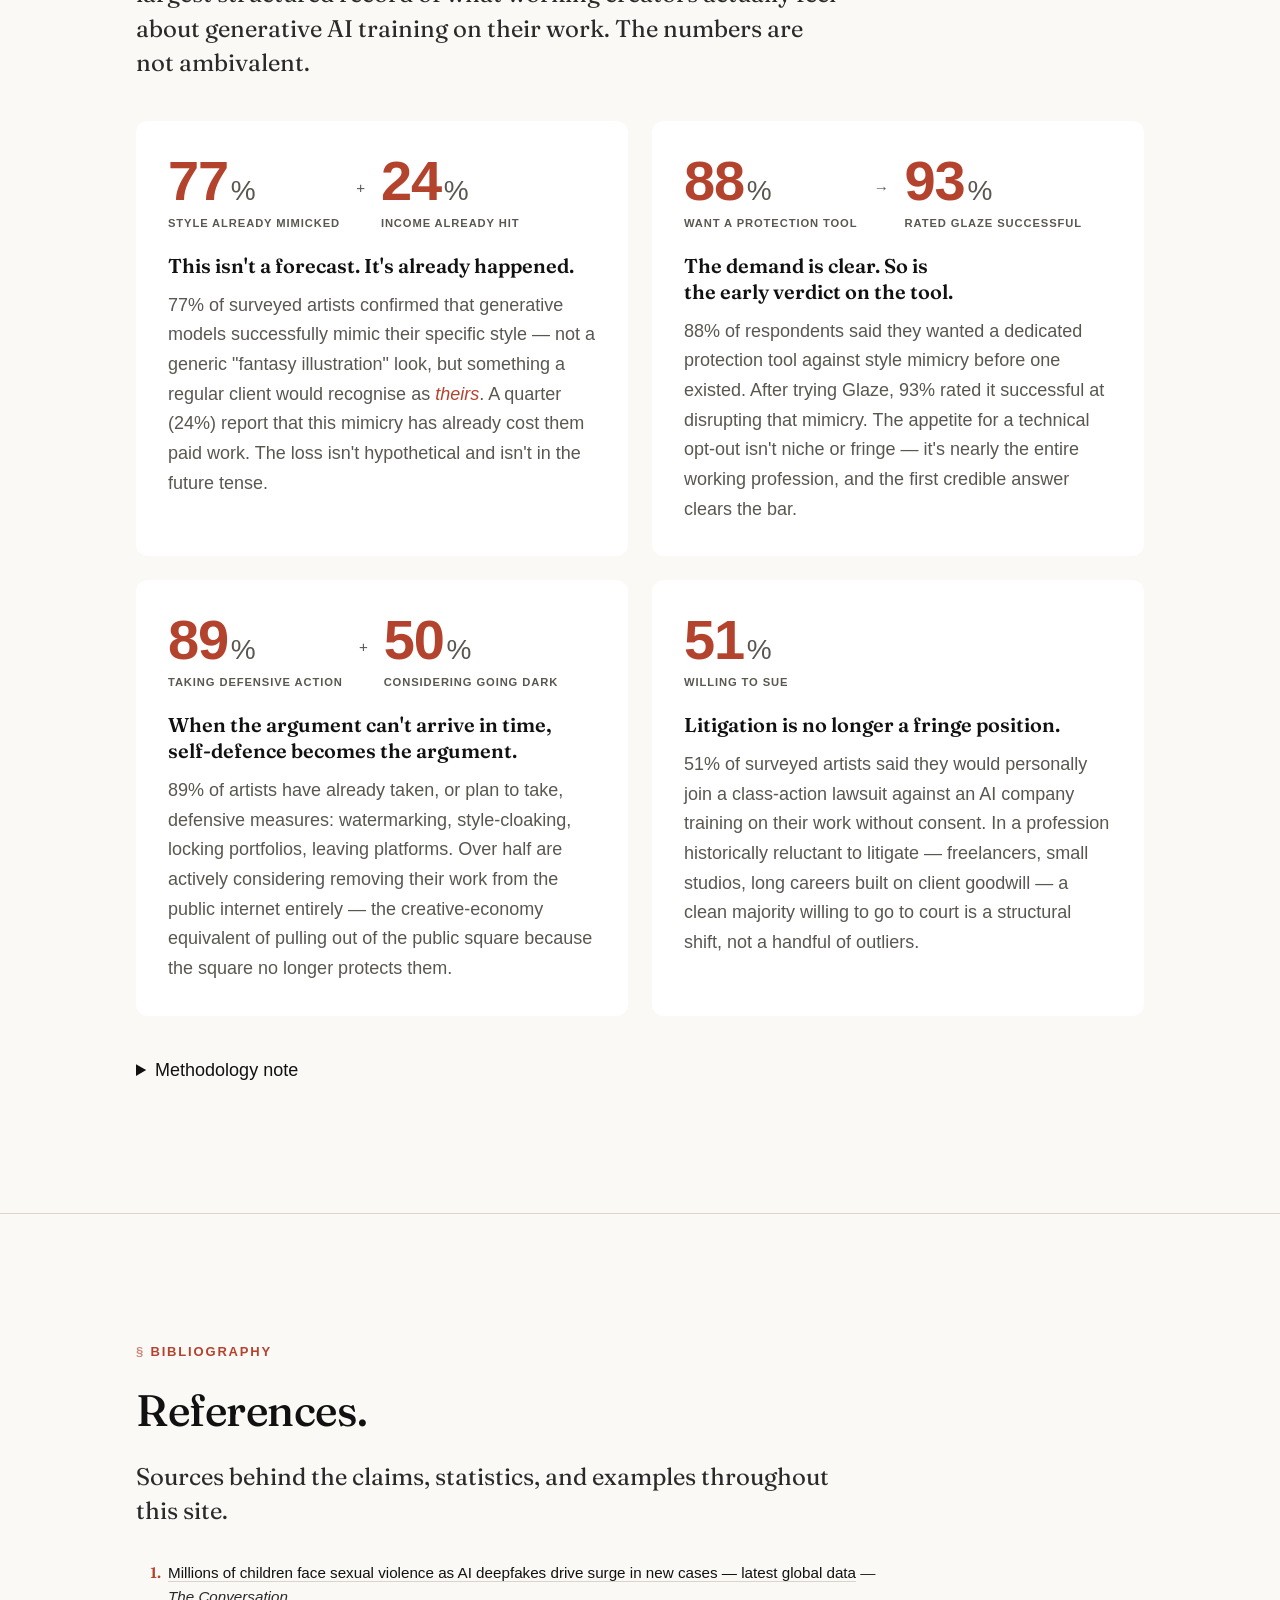
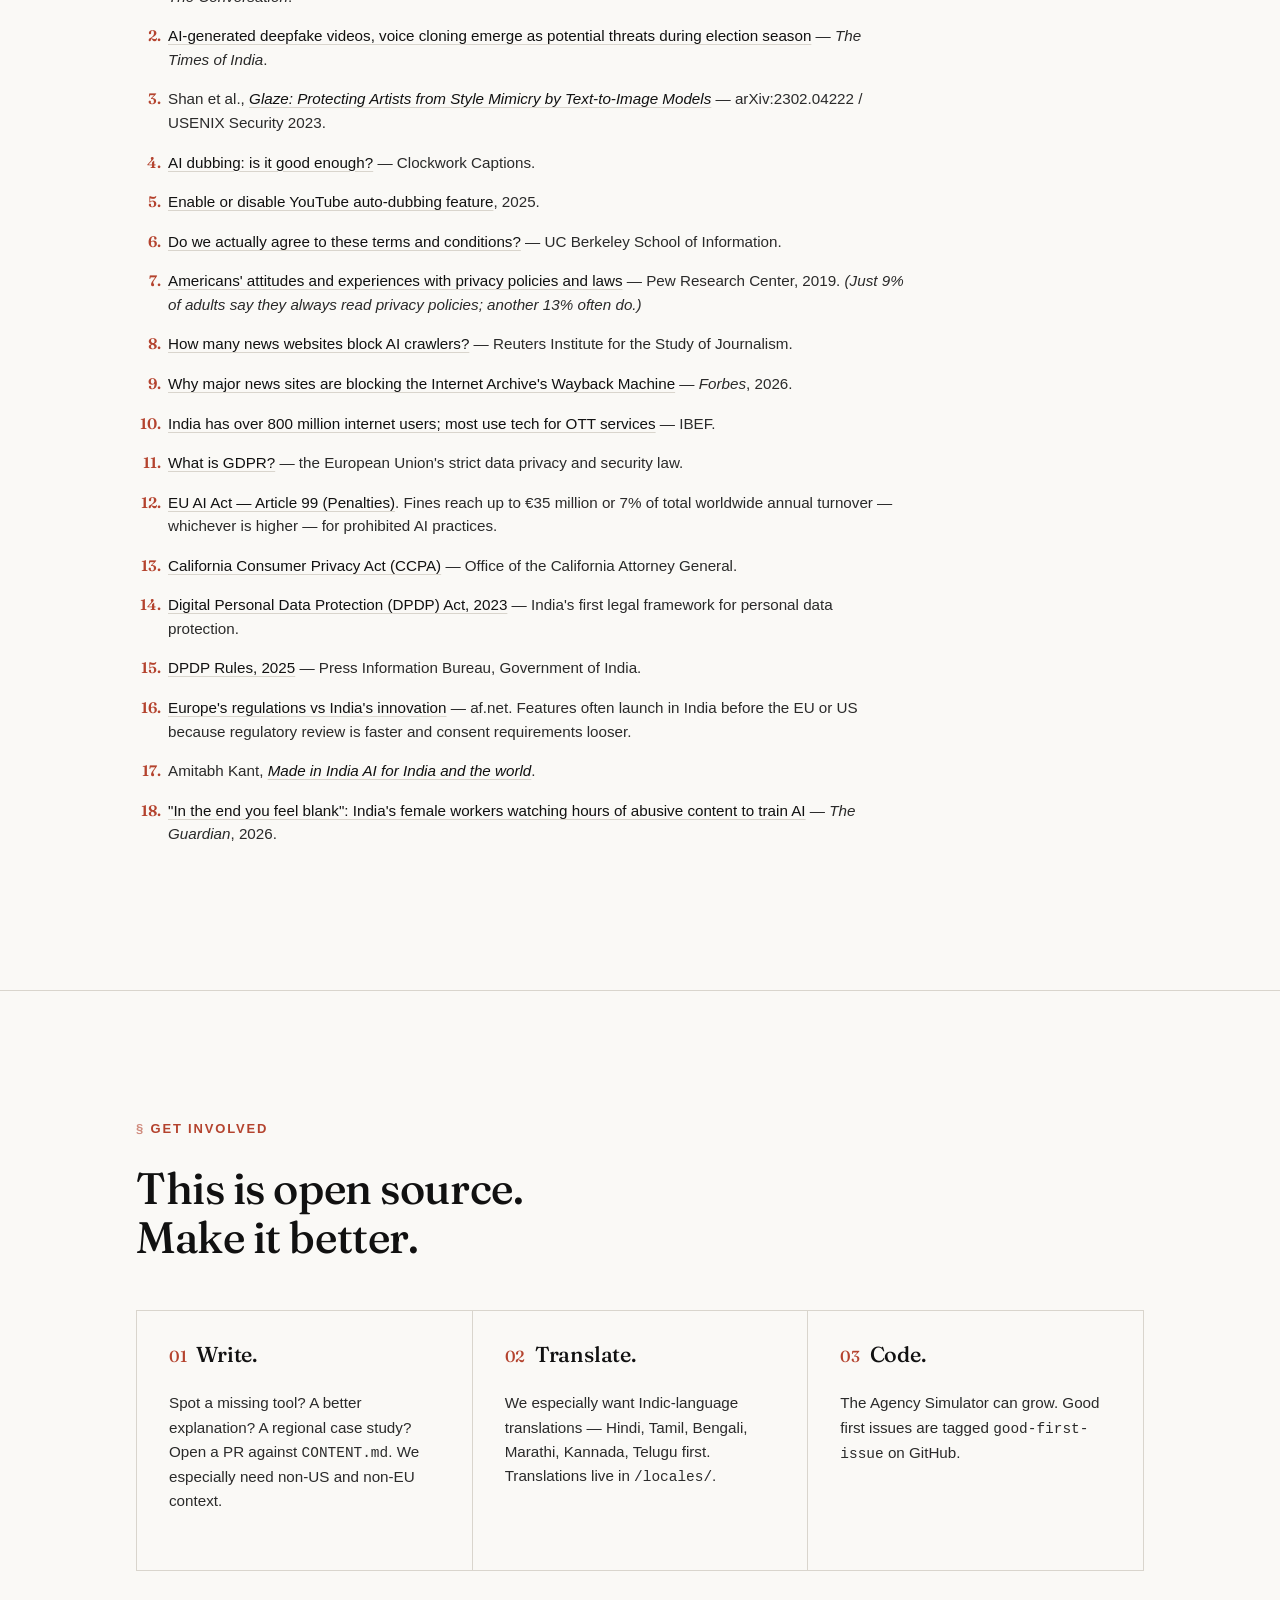
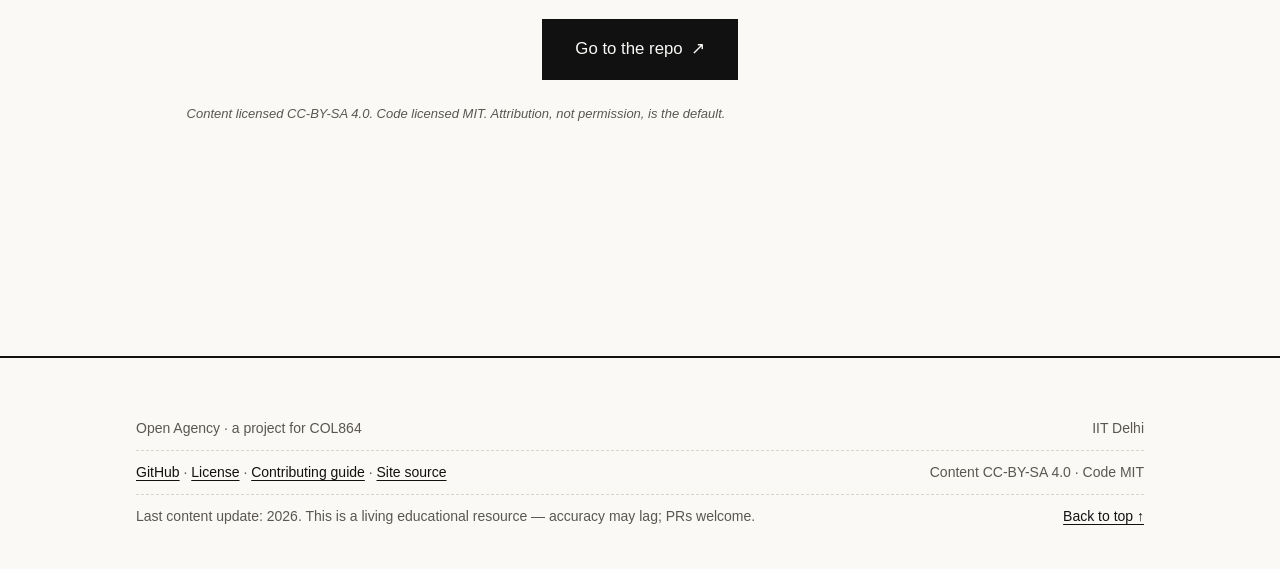
==== commit 8d640bc7: "References" ====
--- a/index.html
+++ b/index.html
@@ -154,7 +154,7 @@
               selfies — most of which were never meant for that purpose. Once an image leaves
               your phone, it can be reconstituted into something you never posed for.
             </p>
-            <p class="example">e.g., reporting on deepfake harassment in Indian schools and colleges, 2023–24.</p>
+            <p class="example">e.g., a global surge in AI deepfakes driving new cases of child sexual violence.<sup class="ref"><a href="#ref-1">[1]</a></sup></p>
           </article>
 
           <article class="card">
@@ -162,11 +162,11 @@
             <h3>Audio and video you can't trust.</h3>
             <p>
               Cloned political voices and AI-generated rally footage have already circulated
-              in elections in India, the US, Slovakia, and Bangladesh. Detection tools lag
-              behind generation tools by months, sometimes years. The cost of making a
-              convincing fake dropped from a studio to a laptop and ten minutes.
-            </p>
-            <p class="example">e.g., AI-generated audio of political leaders across Indian state elections, 2024.</p>
+              during election seasons. Detection tools lag behind generation tools by months,
+              sometimes years. The cost of making a convincing fake dropped from a studio to
+              a laptop and ten minutes.
+            </p>
+            <p class="example">e.g., AI-generated deepfake videos and cloned voices of political leaders flagged as threats across Indian elections.<sup class="ref"><a href="#ref-2">[2]</a></sup></p>
           </article>
 
           <article class="card">
@@ -179,7 +179,7 @@
               buried under imitations. Class-action lawsuits are slow; by the time courts
               rule, the career damage is done.
             </p>
-            <p class="example">e.g., the Glaze user study — 1,156 artists, 88% want a protection tool.</p>
+            <p class="example">e.g., the Glaze user study — 1,156 artists, 88% want a protection tool.<sup class="ref"><a href="#ref-3">[3]</a></sup></p>
           </article>
 
           <article class="card">
@@ -191,7 +191,7 @@
               flattened. More importantly: the AI-modified version often gets more reach
               than the original — so the original effectively disappears.
             </p>
-            <p class="example">e.g., a Tamil creator's joke, re-dubbed into Hindi, becomes a different joke.</p>
+            <p class="example">e.g., YouTube's auto-dubbing feature automatically translating creators' videos into other languages.<sup class="ref"><a href="#ref-4">[4]</a></sup><sup class="ref"><a href="#ref-5">[5]</a></sup></p>
           </article>
 
           <article class="card">
@@ -199,9 +199,10 @@
             <h3>You can't read what you can't find.</h3>
             <p>
               Most platforms bury AI-training clauses inside 40-page Terms of Service that
-              the average person will never read — studies repeatedly show under 10% do.
+              the average person will never read — just 9% of adults say they always read
+              privacy policies before agreeing.<sup class="ref"><a href="#ref-7">[7]</a></sup>
               <em>Opt out of AI training</em> is either missing, hidden three menus deep, or
-              only available to users in specific jurisdictions.
+              only available to users in specific jurisdictions.<sup class="ref"><a href="#ref-6">[6]</a></sup>
             </p>
             <p class="example">Consent, in practice, is manufactured by exhaustion.</p>
           </article>
@@ -217,9 +218,10 @@
           The pushback from publishers isn't aimed only at OpenAI or Anthropic. When a
           newspaper updates its <code>robots.txt</code> to keep AI crawlers out, the same
           rule frequently locks out the Internet Archive too — the public-memory service
-          that has preserved over a trillion web pages since 1996. By late 2024, more than
-          <strong>half of the world's top news sites</strong> were blocking at least one
-          major AI crawler; many also block <code>ia_archiver</code> by association.
+          that has preserved over a trillion web pages since 1996. By late 2024, a
+          <strong>large share of the world's top news sites</strong> were blocking at least
+          one major AI crawler;<sup class="ref"><a href="#ref-8">[8]</a></sup> many major
+          news sites have also moved to block the Wayback Machine.<sup class="ref"><a href="#ref-9">[9]</a></sup>
           Journalism and the public record used to share one infrastructure. AI-training
           anxiety is pulling them apart.
         </p>
@@ -248,7 +250,7 @@
     <section id="india" class="section reveal">
       <div class="wrap">
         <p class="section-label">India in focus</p>
-        <h2>India has 800&nbsp;million internet users<br/>and one of the world's weakest consent floors.</h2>
+        <h2>India has over 800&nbsp;million internet users<sup class="ref"><a href="#ref-10">[10]</a></sup><br/>and one of the world's weakest consent floors.</h2>
         <p class="lead">
           Most global AI-consent discourse is framed around GDPR and the EU AI Act.
           Indian users rarely see themselves in it.
@@ -277,18 +279,18 @@
             <tbody>
               <tr>
                 <td>European Union</td>
-                <td>GDPR (2018) + AI Act (2024)</td>
-                <td>Right to erasure, right to object to automated processing, fines up to 7% of global revenue.</td>
+                <td>GDPR (2018)<sup class="ref"><a href="#ref-11">[11]</a></sup> + AI Act (2024)<sup class="ref"><a href="#ref-12">[12]</a></sup></td>
+                <td>Right to erasure, right to object to automated processing; AI Act penalties reach up to €35 million or 7% of global turnover for prohibited practices.</td>
               </tr>
               <tr>
                 <td>California, USA</td>
-                <td>CCPA / CPRA</td>
+                <td>CCPA / CPRA<sup class="ref"><a href="#ref-13">[13]</a></sup></td>
                 <td>Right to know, delete, opt out of sale or sharing — including for AI training.</td>
               </tr>
               <tr class="highlight">
                 <td>India</td>
-                <td>DPDP Act, 2023</td>
-                <td>Consent-based framework on paper; rules and Data Protection Board still being operationalised. <strong>No AI-specific provisions.</strong></td>
+                <td>DPDP Act, 2023<sup class="ref"><a href="#ref-14">[14]</a></sup> + DPDP Rules, 2025<sup class="ref"><a href="#ref-15">[15]</a></sup></td>
+                <td>Consent-based framework; rules notified in 2025 and Data Protection Board still being operationalised. <strong>No AI-specific provisions.</strong></td>
               </tr>
               <tr>
                 <td>United Kingdom</td>
@@ -304,9 +306,9 @@
           Several patterns recur in reporting on AI deployment in India:
         </p>
         <ul class="prose" style="padding-left:1.2rem; max-width:44rem;">
-          <li>Features launched in India <em>before</em> the EU or US, because regulatory review is faster and consent requirements looser.</li>
-          <li>Voice and facial datasets collected via free apps marketed heavily in Indian languages, later used to train models sold globally.</li>
-          <li>Low-wage data annotation and RLHF work subcontracted to Indian workers labelling violent or disturbing content without adequate psychological support — documented by <em>Time</em>, <em>The Verge</em>, and <em>Rest of World</em> over 2022–24.</li>
+          <li>Features launched in India <em>before</em> the EU or US, because regulatory review is faster and consent requirements looser.<sup class="ref"><a href="#ref-16">[16]</a></sup></li>
+          <li>India positioned as a hub for building AI "for India and the world," attracting global model training on Indian-language data and identities.<sup class="ref"><a href="#ref-17">[17]</a></sup></li>
+          <li>Low-wage data annotation and RLHF work subcontracted to Indian workers labelling violent or disturbing content without adequate psychological support.<sup class="ref"><a href="#ref-18">[18]</a></sup></li>
         </ul>
         <p class="prose">
           The pattern isn't conspiracy — it's economic gravity. Where the regulatory cost of
@@ -326,7 +328,7 @@
           </div>
           <div class="mini-card">
             <h4>Document exposure.</h4>
-            <p>If your work or likeness appears in a scraped dataset, there's a growing evidence base — e.g. haveibeentrained.com.</p>
+            <p>If your work or likeness appears in a scraped dataset, keep a paper trail — it's the evidence base that legal and advocacy follow-up is built on.</p>
           </div>
         </div>
       </div>
@@ -602,10 +604,10 @@
           <summary>Methodology note</summary>
           <p>
             <strong>Source:</strong> Shan et al., <em>Glaze: Protecting Artists from Style
-            Mimicry by Text-to-Image Models</em>, USENIX Security 2023. 1,156 professional
-            artists surveyed, recruited through artist community networks — predominantly
-            full-time (46%) or part-time / freelance (50%), across illustration, concept
-            art, animation, and related fields.
+            Mimicry by Text-to-Image Models</em>, USENIX Security 2023.<sup class="ref"><a href="#ref-3">[3]</a></sup>
+            1,156 professional artists surveyed, recruited through artist community networks —
+            predominantly full-time (46%) or part-time / freelance (50%), across illustration,
+            concept art, animation, and related fields.
           </p>
           <p>
             The survey is not a random sample of all artists; it skews towards creators
@@ -618,7 +620,77 @@
     </section>
 
     <!-- ================================================
-         SECTION 6 — CONTRIBUTE
+         SECTION 6 — BIBLIOGRAPHY
+         ================================================ -->
+    <section id="references" class="section reveal">
+      <div class="wrap">
+        <p class="section-label">Bibliography</p>
+        <h2>References.</h2>
+        <p class="lead">
+          Sources behind the claims, statistics, and examples throughout this site.
+        </p>
+
+        <ol class="refs">
+          <li id="ref-1">
+            <a href="https://theconversation.com/millions-of-children-face-sexual-violence-as-ai-deepfakes-drive-surge-in-new-cases-latest-global-data-266171" target="_blank" rel="noopener">Millions of children face sexual violence as AI deepfakes drive surge in new cases — latest global data</a> — <em>The Conversation</em>.
+          </li>
+          <li id="ref-2">
+            <a href="https://timesofindia.indiatimes.com/india/ai-generated-deepfake-videos-voice-cloning-emerge-as-potential-threats-during-election-season/articleshow/108944586.cms" target="_blank" rel="noopener">AI-generated deepfake videos, voice cloning emerge as potential threats during election season</a> — <em>The Times of India</em>.
+          </li>
+          <li id="ref-3">
+            Shan et al., <a href="https://arxiv.org/abs/2302.04222" target="_blank" rel="noopener"><em>Glaze: Protecting Artists from Style Mimicry by Text-to-Image Models</em></a> — arXiv:2302.04222 / USENIX Security 2023.
+          </li>
+          <li id="ref-4">
+            <a href="https://www.clockworkcaptions.com/blog/ai-dubbing-is-it-good-enough" target="_blank" rel="noopener">AI dubbing: is it good enough?</a> — Clockwork Captions.
+          </li>
+          <li id="ref-5">
+            <a href="https://mjavedva.wordpress.com/2025/10/09/enable-or-disable-youtube-auto-dubbing-feature/" target="_blank" rel="noopener">Enable or disable YouTube auto-dubbing feature</a>, 2025.
+          </li>
+          <li id="ref-6">
+            <a href="https://blogs.ischool.berkeley.edu/w231/2021/07/09/do-we-actually-agree-to-these-terms-and-conditions/" target="_blank" rel="noopener">Do we actually agree to these terms and conditions?</a> — UC Berkeley School of Information.
+          </li>
+          <li id="ref-7">
+            <a href="https://www.pewresearch.org/internet/2019/11/15/americans-attitudes-and-experiences-with-privacy-policies-and-laws/" target="_blank" rel="noopener">Americans' attitudes and experiences with privacy policies and laws</a> — Pew Research Center, 2019. <em>(Just 9% of adults say they always read privacy policies; another 13% often do.)</em>
+          </li>
+          <li id="ref-8">
+            <a href="https://reutersinstitute.politics.ox.ac.uk/how-many-news-websites-block-ai-crawlers" target="_blank" rel="noopener">How many news websites block AI crawlers?</a> — Reuters Institute for the Study of Journalism.
+          </li>
+          <li id="ref-9">
+            <a href="https://www.forbes.com/sites/anishasircar/2026/04/14/why-major-news-sites-are-blocking-the-internet-archives-wayback-machine/" target="_blank" rel="noopener">Why major news sites are blocking the Internet Archive's Wayback Machine</a> — <em>Forbes</em>, 2026.
+          </li>
+          <li id="ref-10">
+            <a href="https://www.ibef.org/news/india-has-over-800-million-internet-users-most-use-tech-for-ott-services-study" target="_blank" rel="noopener">India has over 800 million internet users; most use tech for OTT services</a> — IBEF.
+          </li>
+          <li id="ref-11">
+            <a href="https://gdpr.eu/what-is-gdpr/" target="_blank" rel="noopener">What is GDPR?</a> — the European Union's strict data privacy and security law.
+          </li>
+          <li id="ref-12">
+            <a href="https://artificialintelligenceact.eu/article/99/" target="_blank" rel="noopener">EU AI Act — Article 99 (Penalties)</a>. Fines reach up to €35 million or 7% of total worldwide annual turnover — whichever is higher — for prohibited AI practices.
+          </li>
+          <li id="ref-13">
+            <a href="https://oag.ca.gov/privacy/ccpa" target="_blank" rel="noopener">California Consumer Privacy Act (CCPA)</a> — Office of the California Attorney General.
+          </li>
+          <li id="ref-14">
+            <a href="https://en.wikipedia.org/wiki/Digital_Personal_Data_Protection_Act,_2023" target="_blank" rel="noopener">Digital Personal Data Protection (DPDP) Act, 2023</a> — India's first legal framework for personal data protection.
+          </li>
+          <li id="ref-15">
+            <a href="https://static.pib.gov.in/WriteReadData/specificdocs/documents/2025/nov/doc20251117695301.pdf" target="_blank" rel="noopener">DPDP Rules, 2025</a> — Press Information Bureau, Government of India.
+          </li>
+          <li id="ref-16">
+            <a href="https://af.net/news/europes-regulations-vs-indias-innovation/" target="_blank" rel="noopener">Europe's regulations vs India's innovation</a> — af.net. Features often launch in India before the EU or US because regulatory review is faster and consent requirements looser.
+          </li>
+          <li id="ref-17">
+            Amitabh Kant, <a href="https://amitabhkant.co.in/upload/articles/152598261168dc9fa39f3110.89372865_Made_in_India_AI_for_India_and_the_world.pdf" target="_blank" rel="noopener"><em>Made in India AI for India and the world</em></a>.
+          </li>
+          <li id="ref-18">
+            <a href="https://www.theguardian.com/global-development/2026/feb/05/in-the-end-you-feel-blank-indias-female-workers-watching-hours-of-abusive-content-to-train-ai" target="_blank" rel="noopener">"In the end you feel blank": India's female workers watching hours of abusive content to train AI</a> — <em>The Guardian</em>, 2026.
+          </li>
+        </ol>
+      </div>
+    </section>
+
+    <!-- ================================================
+         SECTION 7 — CONTRIBUTE
          ================================================ -->
     <section id="contribute" class="section reveal">
       <div class="wrap">
--- a/assets/css/main.css
+++ b/assets/css/main.css
@@ -493,6 +493,56 @@
   font-weight: 500;
 }
 
+/* ---------- References / bibliography ---------- */
+.refs {
+  margin-top: var(--s-4);
+  padding-left: 1.75rem;
+  max-width: 48rem;
+  font-size: .95rem;
+  line-height: 1.55;
+  color: var(--ink-soft);
+}
+.refs li {
+  margin-bottom: var(--s-2);
+  padding-left: .25rem;
+}
+.refs li::marker {
+  color: var(--accent);
+  font-family: var(--ff-serif);
+  font-weight: 600;
+}
+.refs li a {
+  color: var(--ink);
+  text-decoration: underline;
+  text-decoration-color: var(--rule);
+  text-underline-offset: 3px;
+}
+.refs li a:hover {
+  color: var(--accent);
+  text-decoration-color: var(--accent);
+}
+.refs li:target {
+  background: var(--accent-soft);
+  padding: .35rem .5rem;
+  margin-left: -.5rem;
+}
+
+.ref {
+  font-size: .72em;
+  line-height: 0;
+  vertical-align: super;
+  margin-left: .12em;
+}
+.ref a {
+  color: var(--accent);
+  font-weight: 600;
+  text-decoration: none;
+}
+.ref a:hover {
+  text-decoration: underline;
+  text-decoration-thickness: 1px;
+}
+
 /* ---------- Contribute ---------- */
 .contrib-cols { display: grid; grid-template-columns: repeat(3, 1fr); gap: 0; margin-top: var(--s-5); border-left: var(--border); border-top: var(--border); }
 @media (max-width: 780px) { .contrib-cols { grid-template-columns: 1fr; } }
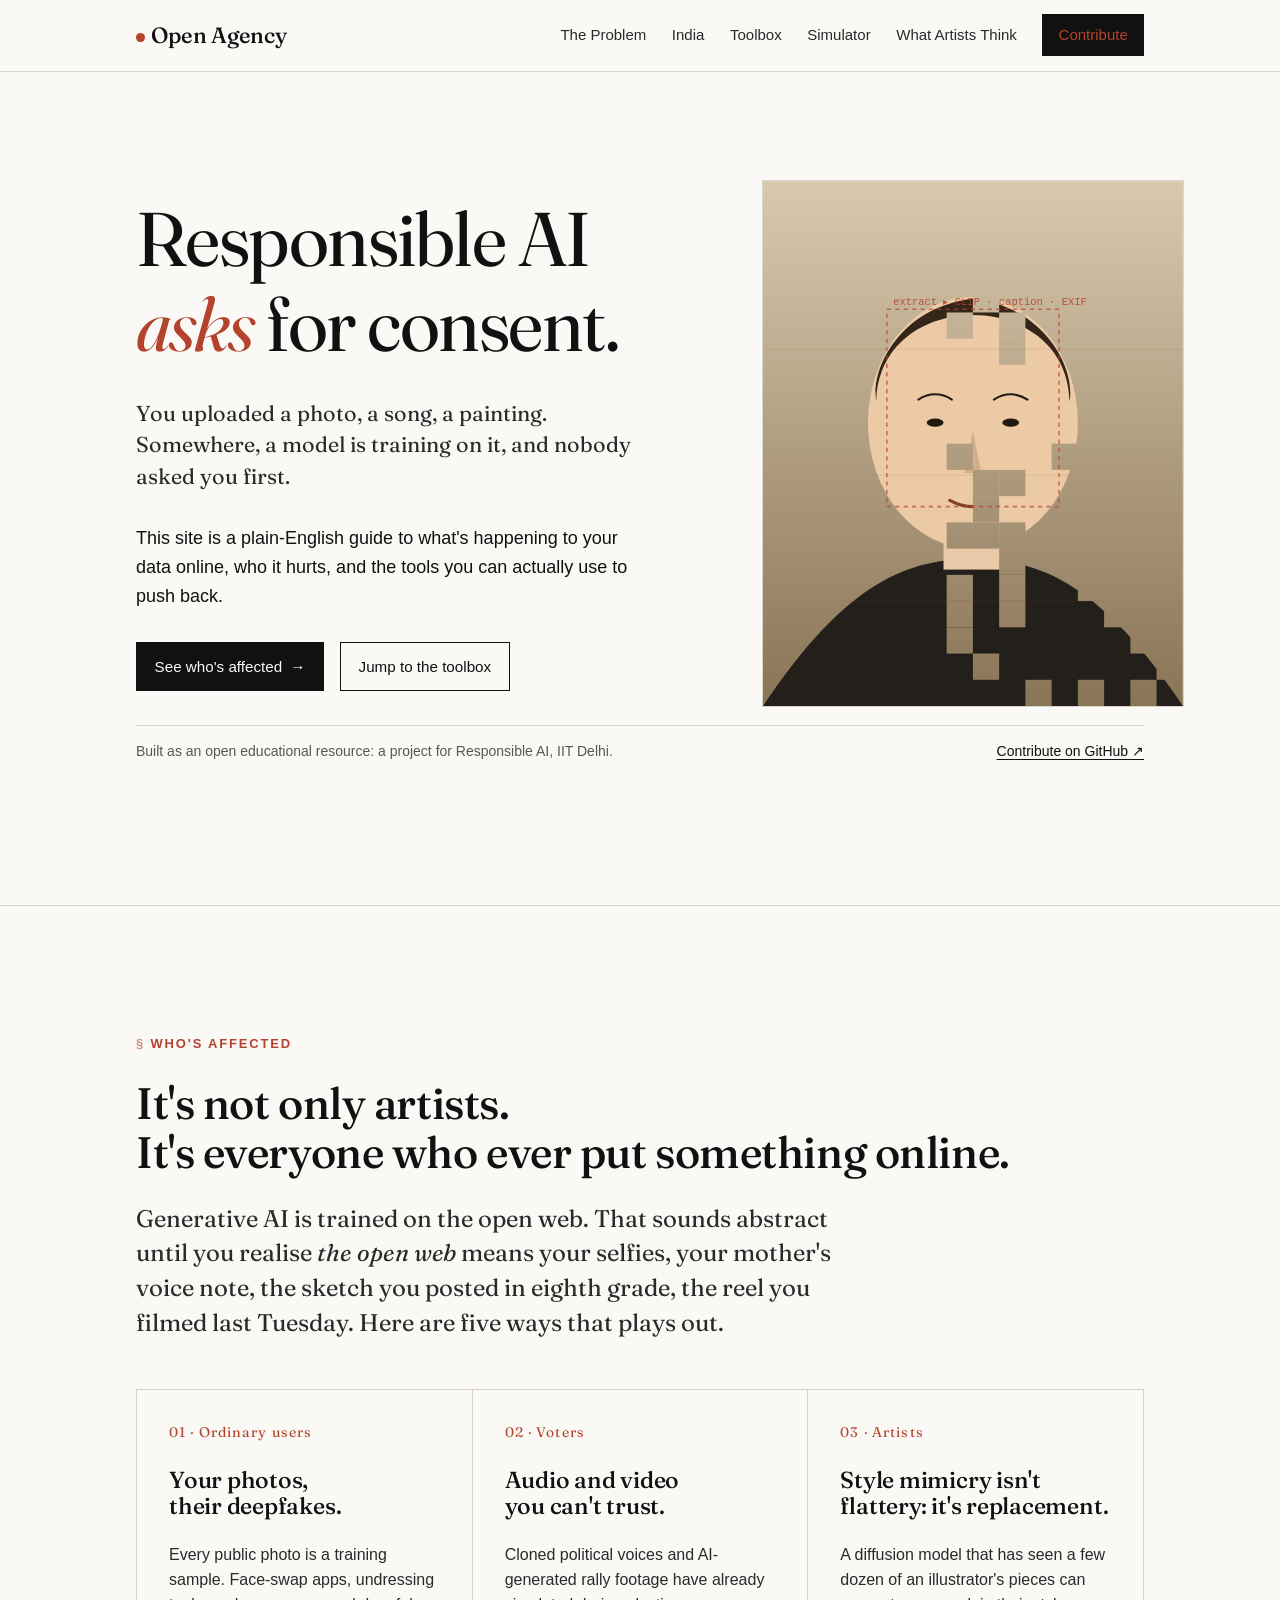
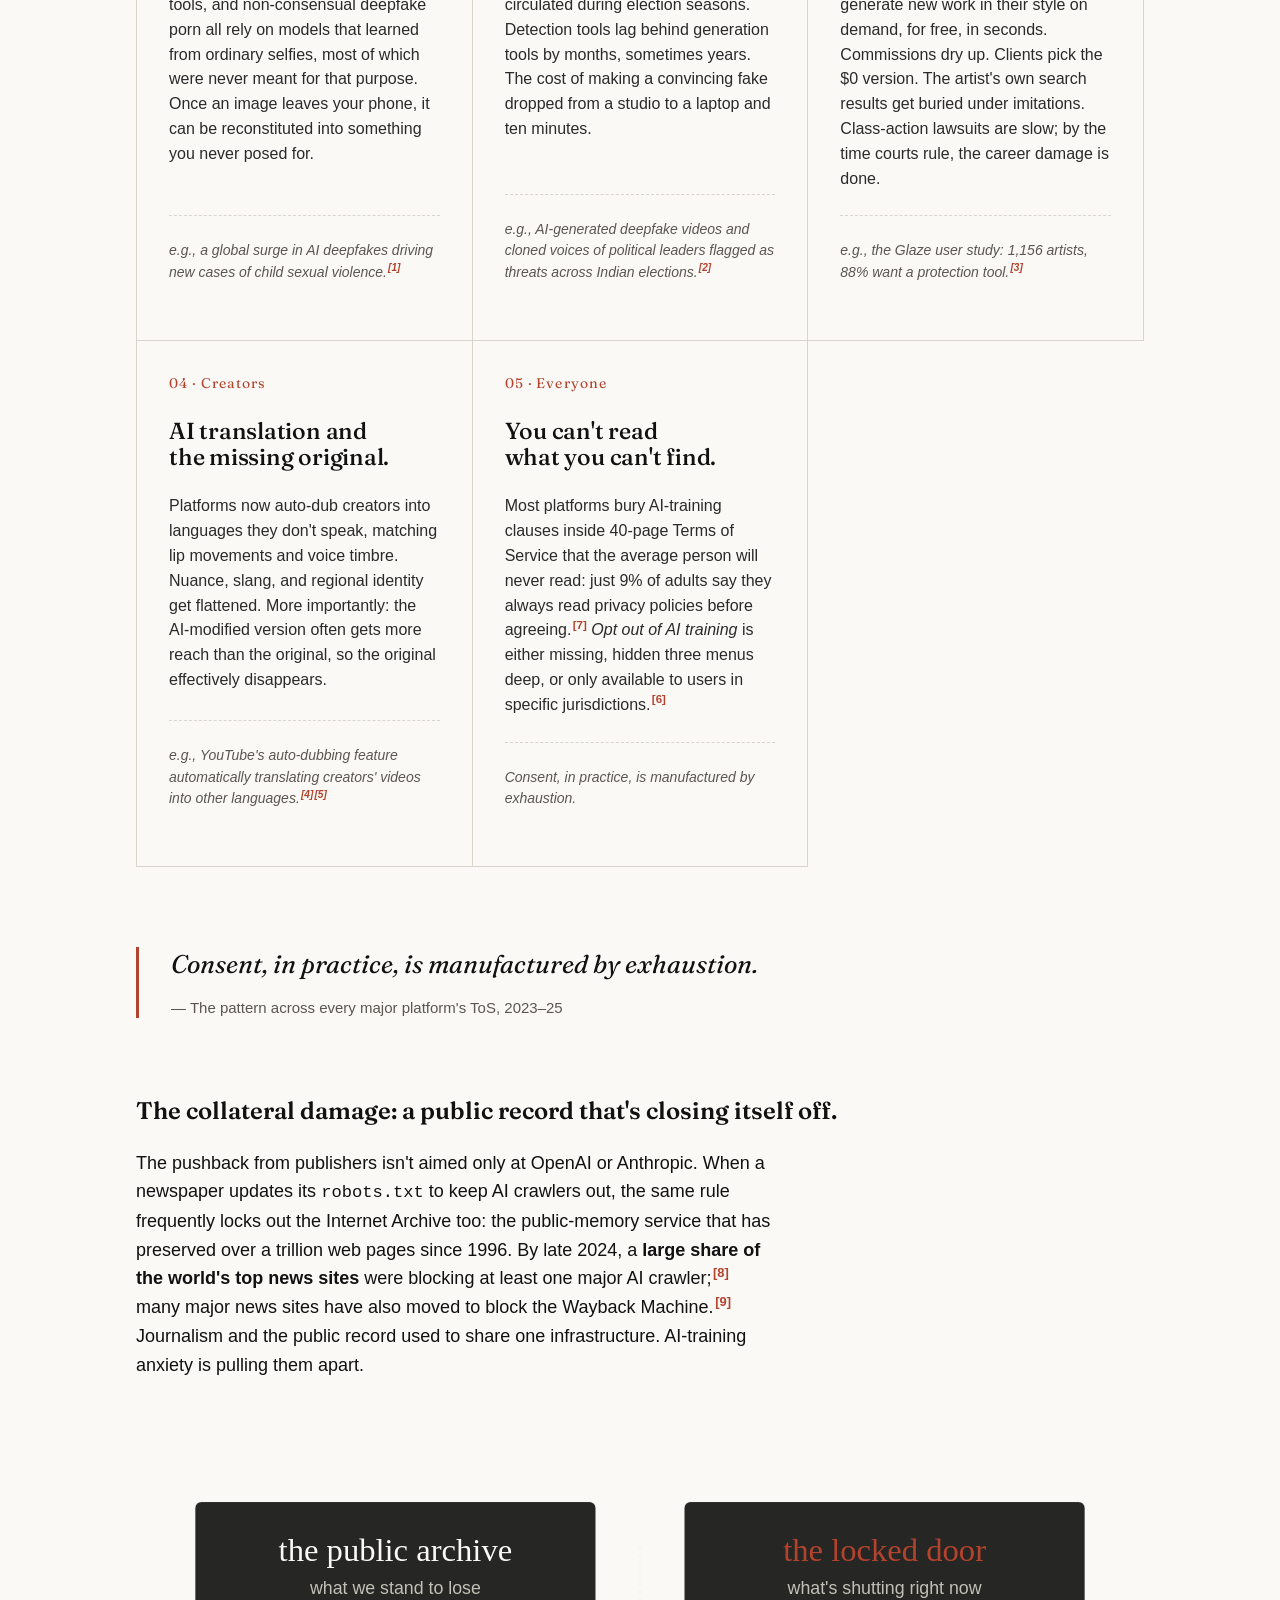
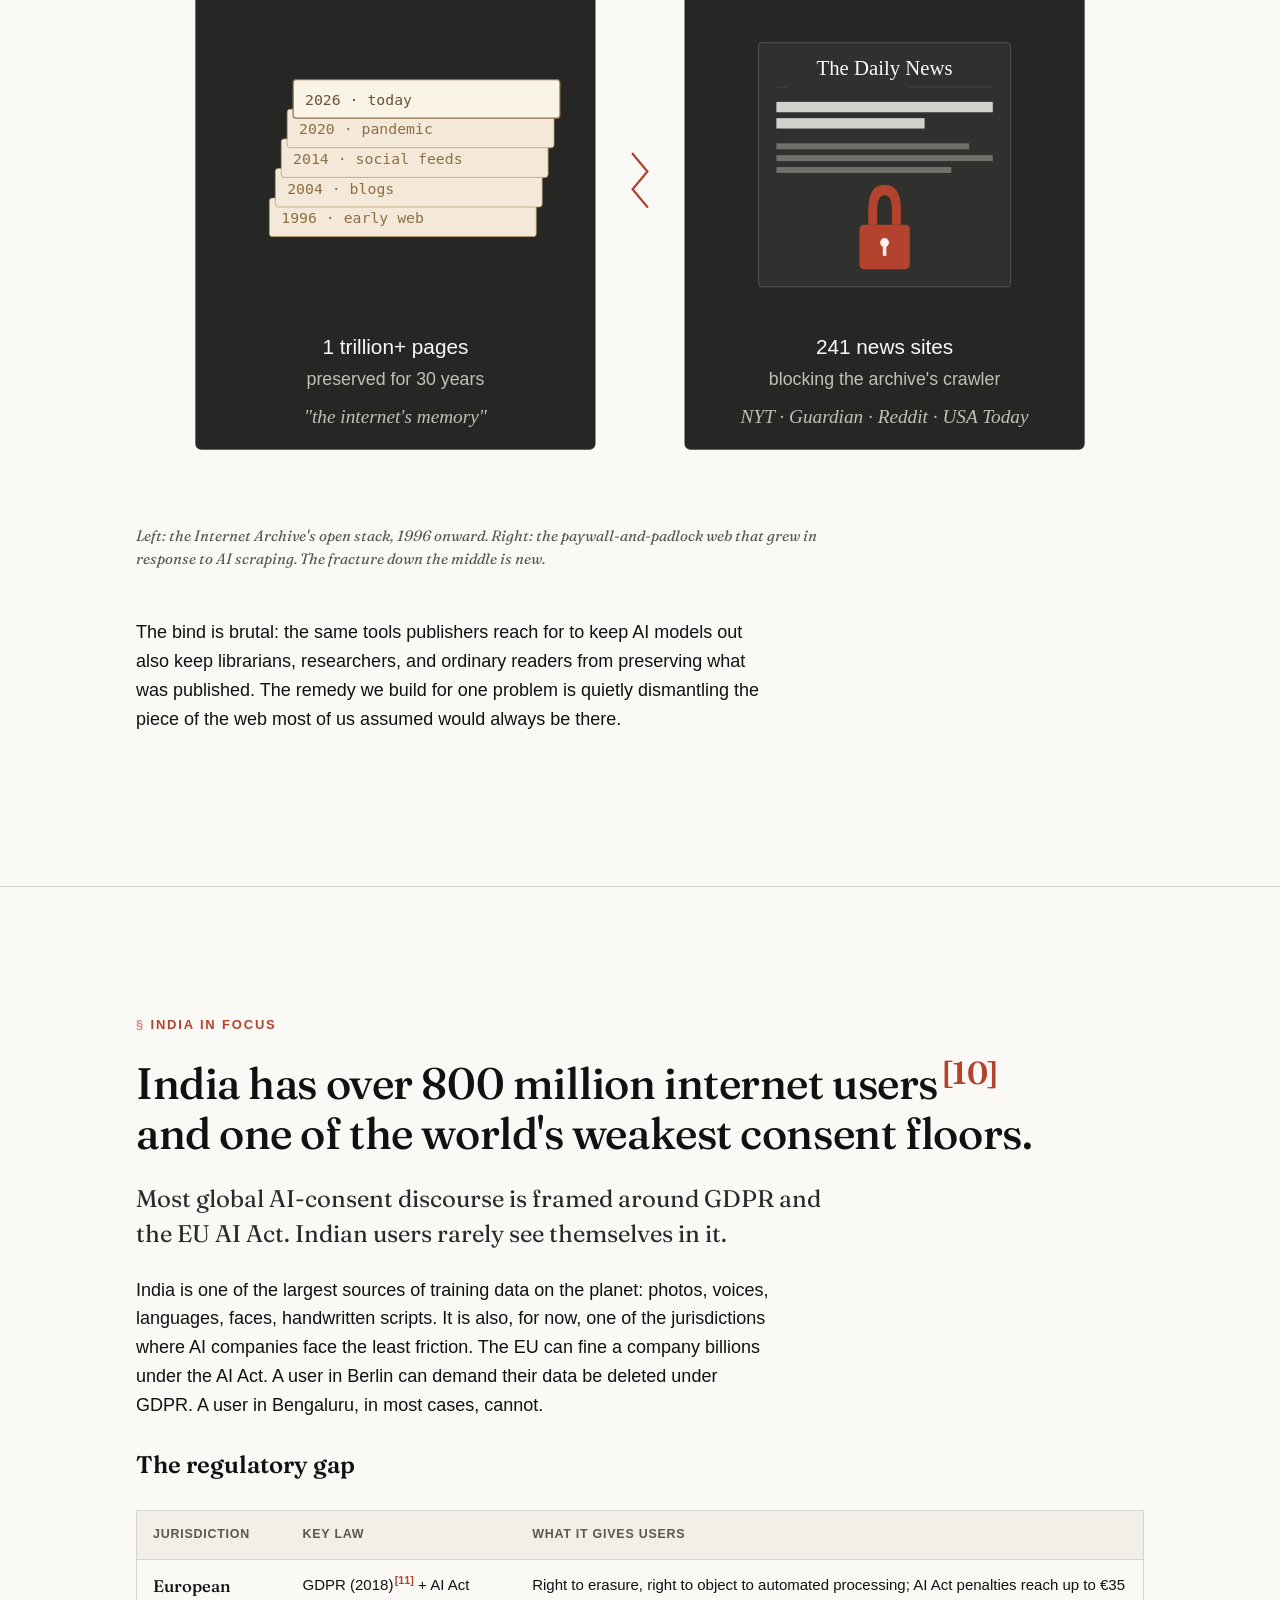
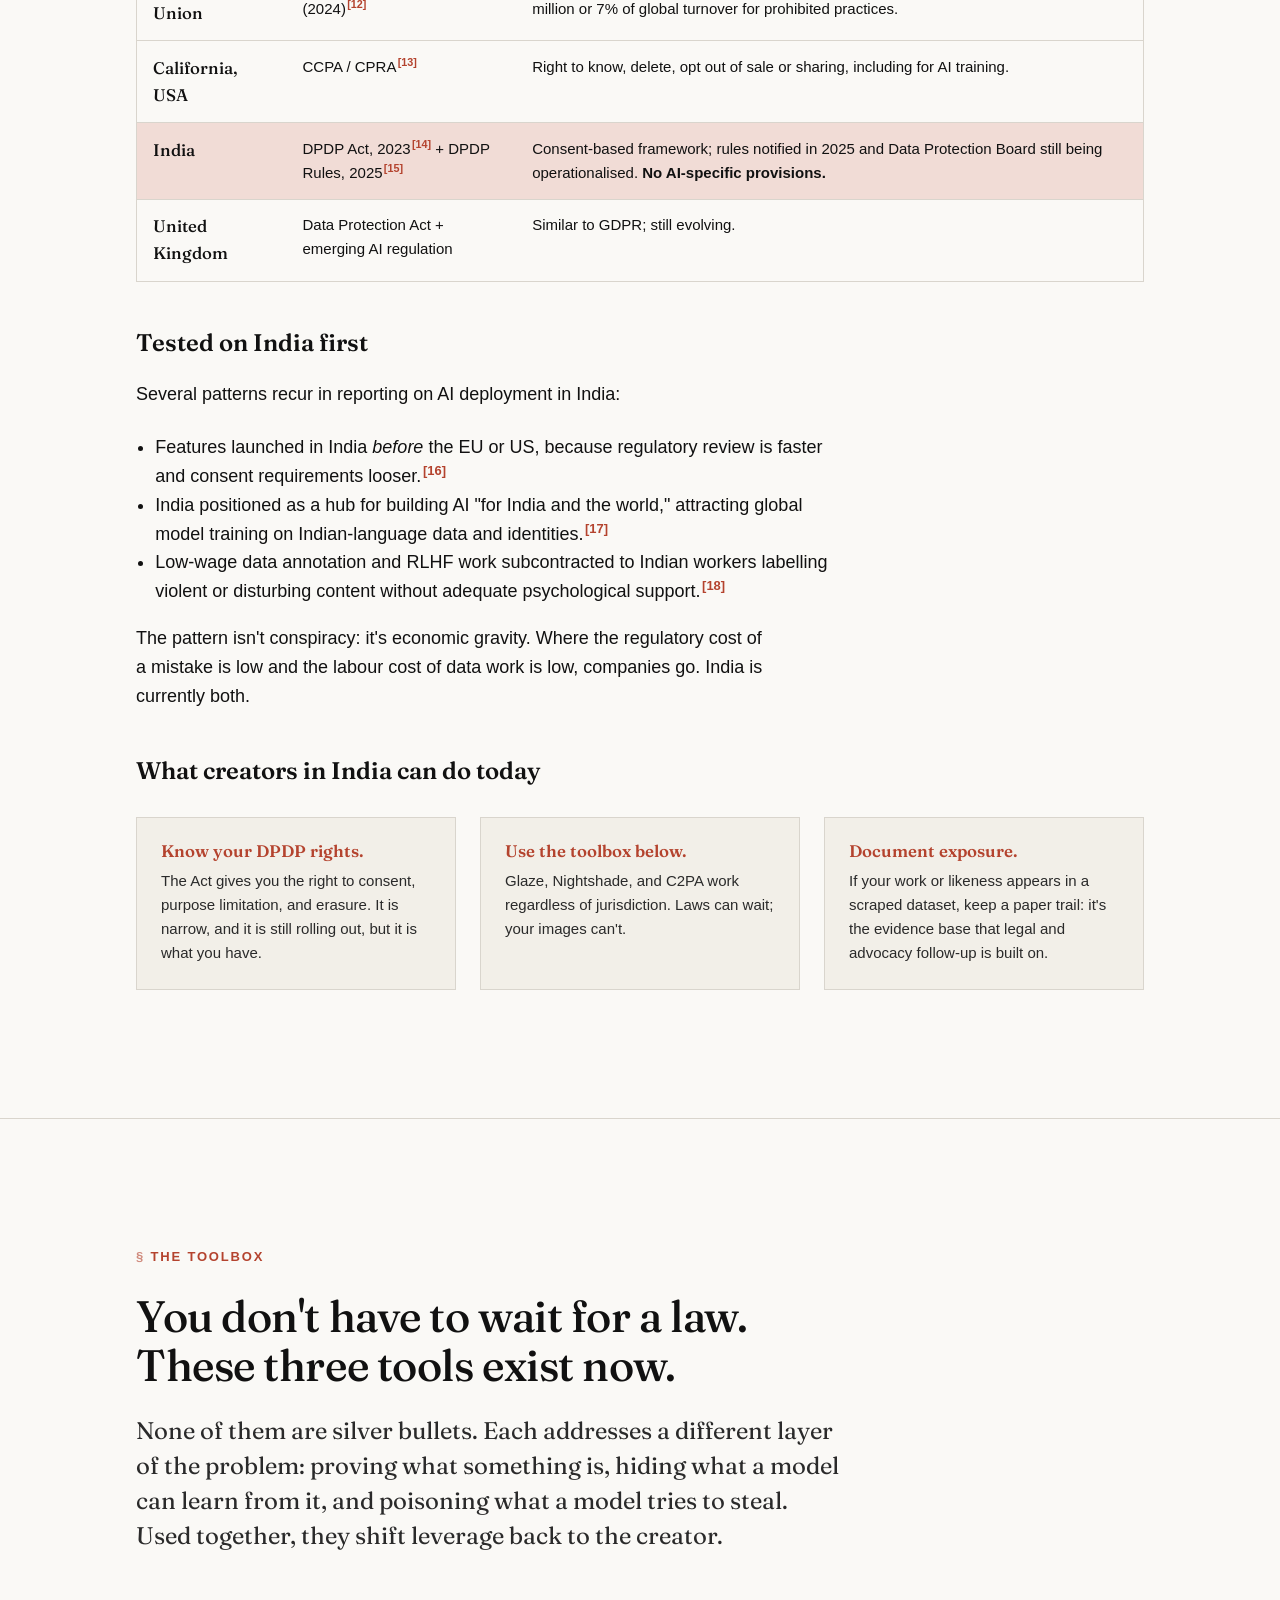
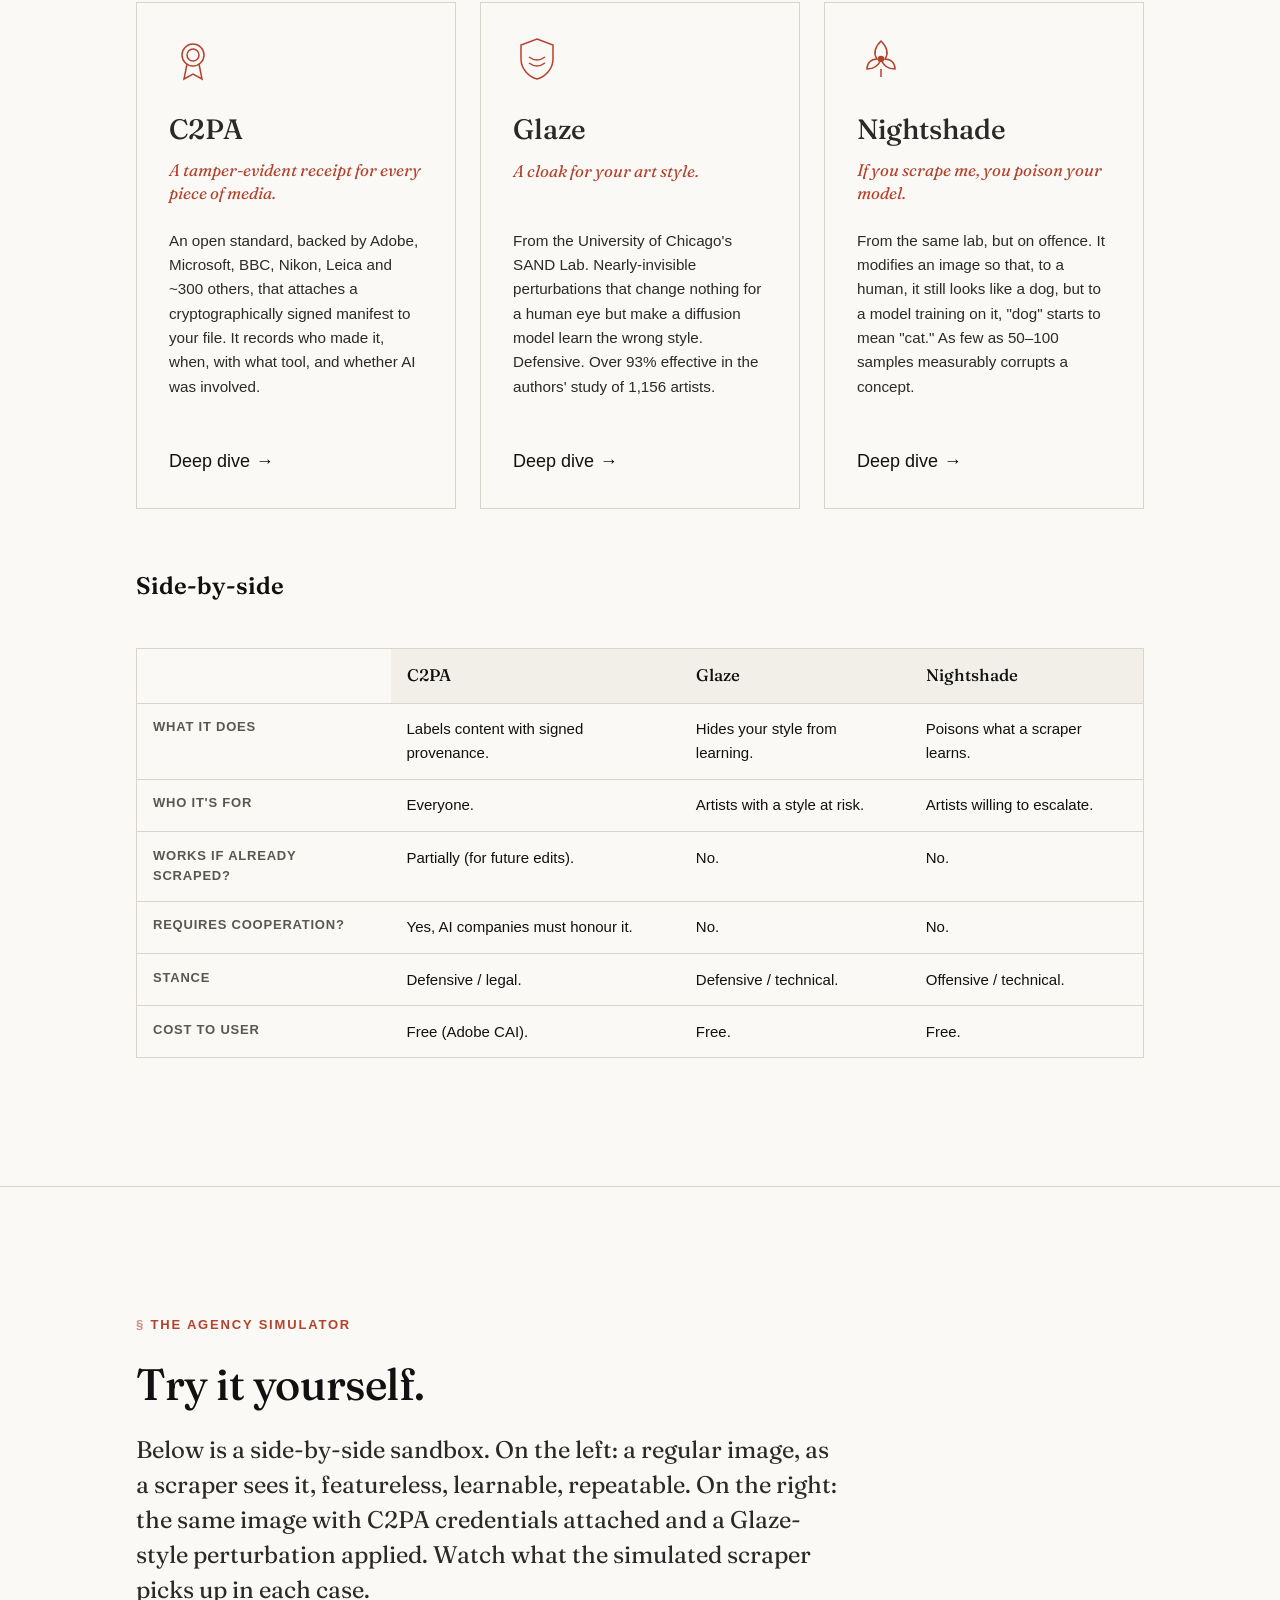
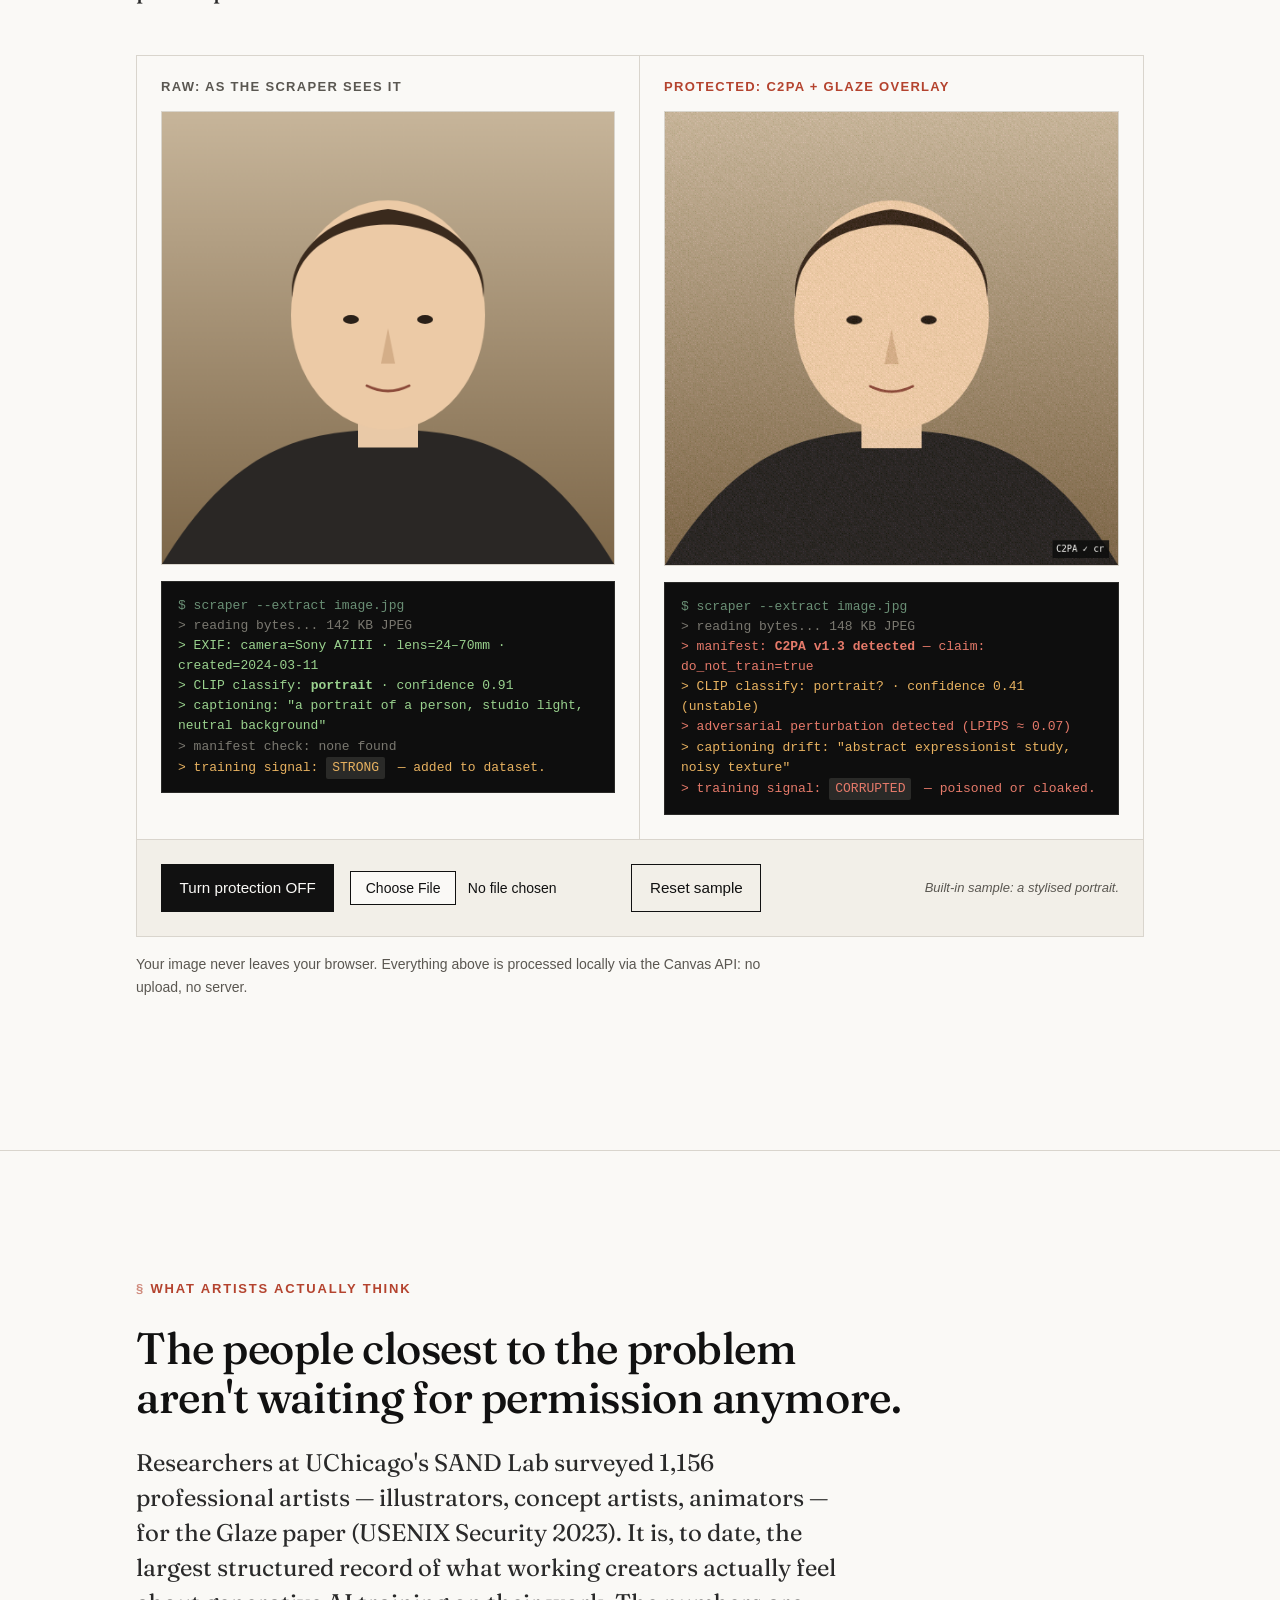
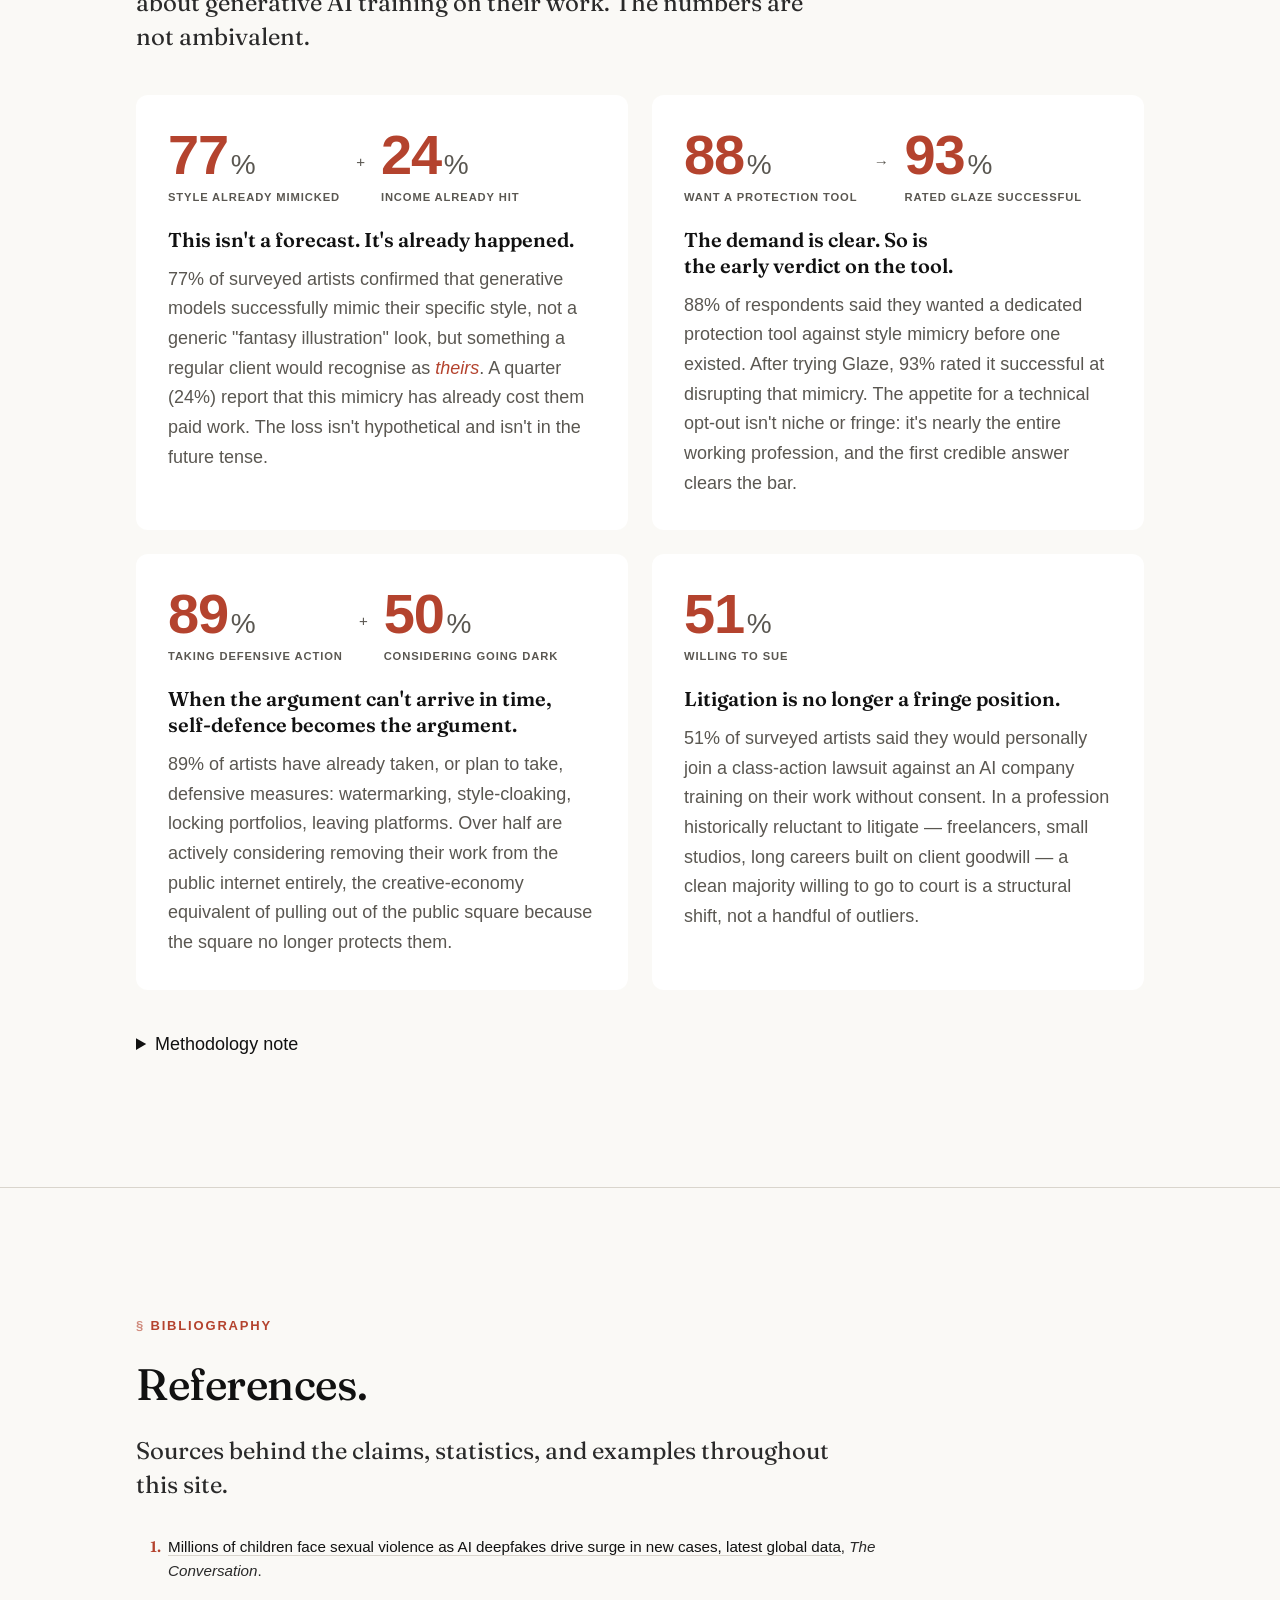
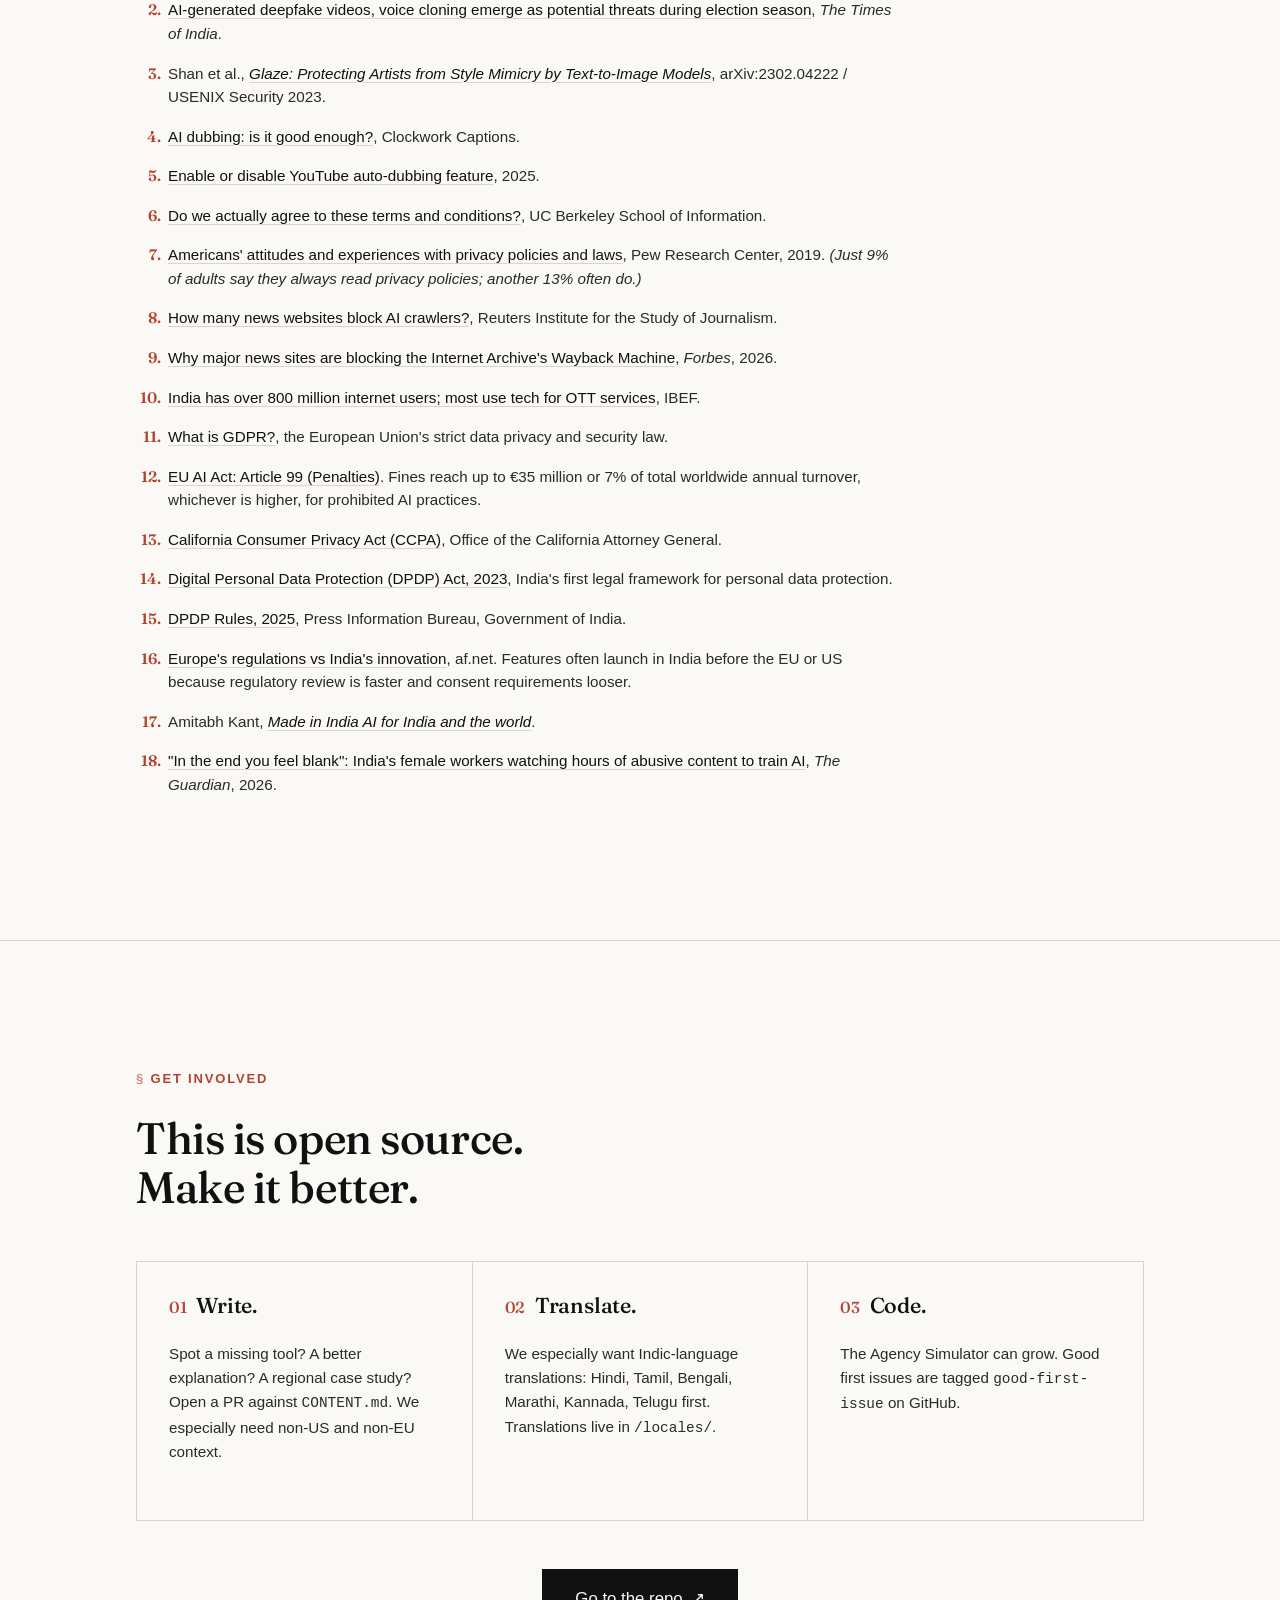
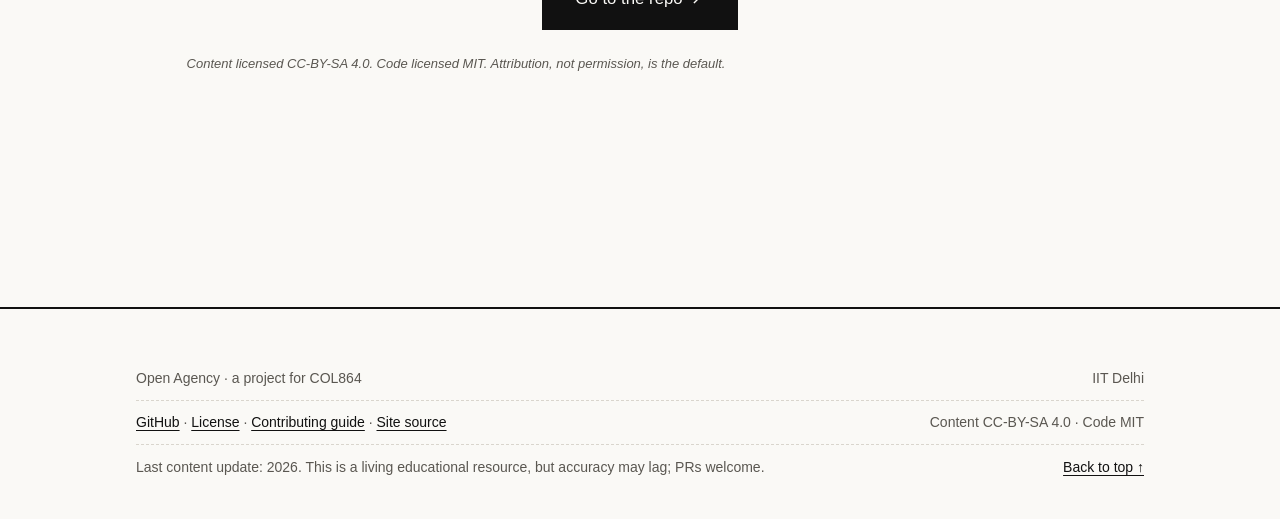
==== commit 1782a6cc: "Redirect" ====
--- a/index.html
+++ b/index.html
@@ -51,8 +51,8 @@
           <div>
             <h1>Responsible AI <em>asks</em> for consent.</h1>
             <p class="sub">
-              You uploaded a photo, a song, a painting. Somewhere, a model is training on it
-              — and nobody asked you first.
+              You uploaded a photo, a song, a painting. Somewhere, a model is training on it,
+              and nobody asked you first.
             </p>
             <p class="prose" style="max-width:34rem;">
               This site is a plain-English guide to what's happening to your data online,
@@ -124,7 +124,7 @@
         </div>
 
         <div class="microstrip" aria-label="Open source note">
-          <span>Built as an open educational resource — a project for Responsible AI, IIT Delhi.</span>
+          <span>Built as an open educational resource: a project for Responsible AI, IIT Delhi.</span>
           <a href="https://github.com/SanketRt/Open-Agency" target="_blank" rel="noopener">Contribute on GitHub ↗</a>
         </div>
       </div>
@@ -151,7 +151,7 @@
             <p>
               Every public photo is a training sample. Face-swap apps, undressing tools, and
               non-consensual deepfake porn all rely on models that learned from ordinary
-              selfies — most of which were never meant for that purpose. Once an image leaves
+              selfies, most of which were never meant for that purpose. Once an image leaves
               your phone, it can be reconstituted into something you never posed for.
             </p>
             <p class="example">e.g., a global surge in AI deepfakes driving new cases of child sexual violence.<sup class="ref"><a href="#ref-1">[1]</a></sup></p>
@@ -171,7 +171,7 @@
 
           <article class="card">
             <p class="card-num">03 · Artists</p>
-            <h3>Style mimicry isn't flattery — it's replacement.</h3>
+            <h3>Style mimicry isn't flattery: it's replacement.</h3>
             <p>
               A diffusion model that has seen a few dozen of an illustrator's pieces can
               generate new work in their style on demand, for free, in seconds. Commissions
@@ -179,7 +179,7 @@
               buried under imitations. Class-action lawsuits are slow; by the time courts
               rule, the career damage is done.
             </p>
-            <p class="example">e.g., the Glaze user study — 1,156 artists, 88% want a protection tool.<sup class="ref"><a href="#ref-3">[3]</a></sup></p>
+            <p class="example">e.g., the Glaze user study: 1,156 artists, 88% want a protection tool.<sup class="ref"><a href="#ref-3">[3]</a></sup></p>
           </article>
 
           <article class="card">
@@ -189,7 +189,7 @@
               Platforms now auto-dub creators into languages they don't speak, matching lip
               movements and voice timbre. Nuance, slang, and regional identity get
               flattened. More importantly: the AI-modified version often gets more reach
-              than the original — so the original effectively disappears.
+              than the original, so the original effectively disappears.
             </p>
             <p class="example">e.g., YouTube's auto-dubbing feature automatically translating creators' videos into other languages.<sup class="ref"><a href="#ref-4">[4]</a></sup><sup class="ref"><a href="#ref-5">[5]</a></sup></p>
           </article>
@@ -199,7 +199,7 @@
             <h3>You can't read what you can't find.</h3>
             <p>
               Most platforms bury AI-training clauses inside 40-page Terms of Service that
-              the average person will never read — just 9% of adults say they always read
+              the average person will never read: just 9% of adults say they always read
               privacy policies before agreeing.<sup class="ref"><a href="#ref-7">[7]</a></sup>
               <em>Opt out of AI training</em> is either missing, hidden three menus deep, or
               only available to users in specific jurisdictions.<sup class="ref"><a href="#ref-6">[6]</a></sup>
@@ -217,7 +217,7 @@
         <p class="prose">
           The pushback from publishers isn't aimed only at OpenAI or Anthropic. When a
           newspaper updates its <code>robots.txt</code> to keep AI crawlers out, the same
-          rule frequently locks out the Internet Archive too — the public-memory service
+          rule frequently locks out the Internet Archive too: the public-memory service
           that has preserved over a trillion web pages since 1996. By late 2024, a
           <strong>large share of the world's top news sites</strong> were blocking at least
           one major AI crawler;<sup class="ref"><a href="#ref-8">[8]</a></sup> many major
@@ -228,7 +228,7 @@
 
         <figure class="plate">
           <img src="media/public_archive_vs_locked_door.svg"
-               alt="Split diagram. Left panel: a layered stack of archived pages dated across thirty years, captioned &quot;one trillion-plus pages preserved for thirty years&quot; — the public memory of the web. Right panel: a newspaper with redacted headlines behind a red padlock, captioned &quot;241 news sites blocking the crawler.&quot; A fractured dashed line divides the two panels." />
+               alt="Split diagram. Left panel: a layered stack of archived pages dated across thirty years, captioned &quot;one trillion-plus pages preserved for thirty years&quot;, the public memory of the web. Right panel: a newspaper with redacted headlines behind a red padlock, captioned &quot;241 news sites blocking the crawler.&quot; A fractured dashed line divides the two panels." />
           <figcaption>
             Left: the Internet Archive's open stack, 1996 onward. Right: the paywall-and-padlock
             web that grew in response to AI scraping. The fracture down the middle is new.
@@ -258,7 +258,7 @@
 
         <div class="prose" style="max-width:44rem;">
           <p>
-            India is one of the largest sources of training data on the planet — photos,
+            India is one of the largest sources of training data on the planet: photos,
             voices, languages, faces, handwritten scripts. It is also, for now, one of the
             jurisdictions where AI companies face the least friction. The EU can fine a
             company billions under the AI Act. A user in Berlin can demand their data be
@@ -285,7 +285,7 @@
               <tr>
                 <td>California, USA</td>
                 <td>CCPA / CPRA<sup class="ref"><a href="#ref-13">[13]</a></sup></td>
-                <td>Right to know, delete, opt out of sale or sharing — including for AI training.</td>
+                <td>Right to know, delete, opt out of sale or sharing, including for AI training.</td>
               </tr>
               <tr class="highlight">
                 <td>India</td>
@@ -311,7 +311,7 @@
           <li>Low-wage data annotation and RLHF work subcontracted to Indian workers labelling violent or disturbing content without adequate psychological support.<sup class="ref"><a href="#ref-18">[18]</a></sup></li>
         </ul>
         <p class="prose">
-          The pattern isn't conspiracy — it's economic gravity. Where the regulatory cost of
+          The pattern isn't conspiracy: it's economic gravity. Where the regulatory cost of
           a mistake is low and the labour cost of data work is low, companies go. India is
           currently both.
         </p>
@@ -320,7 +320,7 @@
         <div class="mini-cards">
           <div class="mini-card">
             <h4>Know your DPDP rights.</h4>
-            <p>The Act gives you the right to consent, purpose limitation, and erasure. It is narrow, and it is still rolling out — but it is what you have.</p>
+            <p>The Act gives you the right to consent, purpose limitation, and erasure. It is narrow, and it is still rolling out, but it is what you have.</p>
           </div>
           <div class="mini-card">
             <h4>Use the toolbox below.</h4>
@@ -328,7 +328,7 @@
           </div>
           <div class="mini-card">
             <h4>Document exposure.</h4>
-            <p>If your work or likeness appears in a scraped dataset, keep a paper trail — it's the evidence base that legal and advocacy follow-up is built on.</p>
+            <p>If your work or likeness appears in a scraped dataset, keep a paper trail: it's the evidence base that legal and advocacy follow-up is built on.</p>
           </div>
         </div>
       </div>
@@ -342,7 +342,7 @@
         <p class="section-label">The Toolbox</p>
         <h2>You don't have to wait for a law.<br/>These three tools exist now.</h2>
         <p class="lead">
-          None of them are silver bullets. Each addresses a different layer of the problem —
+          None of them are silver bullets. Each addresses a different layer of the problem:
           proving what something is, hiding what a model can learn from it, and poisoning
           what a model tries to steal. Used together, they shift leverage back to the creator.
         </p>
@@ -358,8 +358,8 @@
             <p class="tool-name">C2PA</p>
             <p class="tagline">A tamper-evident receipt for every piece of media.</p>
             <p>
-              An open standard — backed by Adobe, Microsoft, BBC, Nikon, Leica and ~300
-              others — that attaches a cryptographically signed manifest to your file.
+              An open standard, backed by Adobe, Microsoft, BBC, Nikon, Leica and ~300
+              others, that attaches a cryptographically signed manifest to your file.
               It records who made it, when, with what tool, and whether AI was involved.
             </p>
             <span class="read-more">Deep dive <span class="arrow" aria-hidden="true">→</span></span>
@@ -392,8 +392,8 @@
             <p class="tool-name">Nightshade</p>
             <p class="tagline">If you scrape me, you poison your model.</p>
             <p>
-              From the same lab — but on offence. It modifies an image so that, to a human,
-              it still looks like a dog — but to a model training on it, "dog" starts to
+              From the same lab, but on offence. It modifies an image so that, to a human,
+              it still looks like a dog, but to a model training on it, "dog" starts to
               mean "cat." As few as 50–100 samples measurably corrupts a concept.
             </p>
             <span class="read-more">Deep dive <span class="arrow" aria-hidden="true">→</span></span>
@@ -432,7 +432,7 @@
               </tr>
               <tr>
                 <td>Requires cooperation?</td>
-                <td>Yes — AI companies must honour it.</td>
+                <td>Yes, AI companies must honour it.</td>
                 <td>No.</td>
                 <td>No.</td>
               </tr>
@@ -463,7 +463,7 @@
         <h2>Try it yourself.</h2>
         <p class="lead">
           Below is a side-by-side sandbox. On the left: a regular image, as a scraper sees
-          it — featureless, learnable, repeatable. On the right: the same image with C2PA
+          it, featureless, learnable, repeatable. On the right: the same image with C2PA
           credentials attached and a Glaze-style perturbation applied. Watch what the
           simulated scraper picks up in each case.
         </p>
@@ -471,14 +471,14 @@
         <div class="sim" role="region" aria-label="Interactive scraper vs. protected image demo">
           <div class="sim-panels">
             <div class="sim-panel raw">
-              <h3>Raw — as the scraper sees it</h3>
+              <h3>Raw: as the scraper sees it</h3>
               <div class="sim-canvas-wrap">
                 <canvas id="simRaw" aria-label="Unprotected sample image rendered on a canvas."></canvas>
               </div>
               <div class="sim-terminal" id="termRaw" aria-live="polite"></div>
             </div>
             <div class="sim-panel protected">
-              <h3>Protected — C2PA + Glaze overlay</h3>
+              <h3>Protected: C2PA + Glaze overlay</h3>
               <div class="sim-canvas-wrap">
                 <canvas id="simProtected" aria-label="Same image with adversarial cloak and C2PA badge applied."></canvas>
               </div>
@@ -490,11 +490,11 @@
             <label class="visually-hidden" for="simUpload">Upload your own image</label>
             <input type="file" id="simUpload" accept="image/*" />
             <button id="simReset" class="btn ghost" type="button">Reset sample</button>
-            <span class="sim-note" id="simCaption">Built-in sample — a stylised portrait.</span>
+            <span class="sim-note" id="simCaption">Built-in sample: a stylised portrait.</span>
           </div>
         </div>
         <p style="margin-top:1rem; font-size:.875rem; color:var(--muted);">
-          Your image never leaves your browser. Everything above is processed locally via the Canvas API — no upload, no server.
+          Your image never leaves your browser. Everything above is processed locally via the Canvas API: no upload, no server.
         </p>
       </div>
     </section>
@@ -530,7 +530,7 @@
             <h3>This isn't a forecast. It's already happened.</h3>
             <p>
               77% of surveyed artists confirmed that generative models successfully mimic
-              their specific style — not a generic "fantasy illustration" look, but
+              their specific style, not a generic "fantasy illustration" look, but
               something a regular client would recognise as <em>theirs</em>. A quarter (24%)
               report that this mimicry has already cost them paid work. The loss isn't
               hypothetical and isn't in the future tense.
@@ -554,7 +554,7 @@
               88% of respondents said they wanted a dedicated protection tool against style
               mimicry before one existed. After trying Glaze, 93% rated it successful at
               disrupting that mimicry. The appetite for a technical opt-out isn't niche or
-              fringe — it's nearly the entire working profession, and the first credible
+              fringe: it's nearly the entire working profession, and the first credible
               answer clears the bar.
             </p>
           </article>
@@ -576,7 +576,7 @@
               89% of artists have already taken, or plan to take, defensive measures:
               watermarking, style-cloaking, locking portfolios, leaving platforms. Over
               half are actively considering removing their work from the public internet
-              entirely — the creative-economy equivalent of pulling out of the public
+              entirely, the creative-economy equivalent of pulling out of the public
               square because the square no longer protects them.
             </p>
           </article>
@@ -605,14 +605,14 @@
           <p>
             <strong>Source:</strong> Shan et al., <em>Glaze: Protecting Artists from Style
             Mimicry by Text-to-Image Models</em>, USENIX Security 2023.<sup class="ref"><a href="#ref-3">[3]</a></sup>
-            1,156 professional artists surveyed, recruited through artist community networks —
+            1,156 professional artists surveyed, recruited through artist community networks:
             predominantly full-time (46%) or part-time / freelance (50%), across illustration,
             concept art, animation, and related fields.
           </p>
           <p>
             The survey is not a random sample of all artists; it skews towards creators
             already aware of AI-training concerns and engaged enough to respond. Read the
-            figures as the view from the affected, attentive core of the profession — the
+            figures as the view from the affected, attentive core of the profession: the
             people who will define what the rest eventually demand.
           </p>
         </details>
@@ -632,58 +632,58 @@
 
         <ol class="refs">
           <li id="ref-1">
-            <a href="https://theconversation.com/millions-of-children-face-sexual-violence-as-ai-deepfakes-drive-surge-in-new-cases-latest-global-data-266171" target="_blank" rel="noopener">Millions of children face sexual violence as AI deepfakes drive surge in new cases — latest global data</a> — <em>The Conversation</em>.
+            <a href="https://theconversation.com/millions-of-children-face-sexual-violence-as-ai-deepfakes-drive-surge-in-new-cases-latest-global-data-266171" target="_blank" rel="noopener">Millions of children face sexual violence as AI deepfakes drive surge in new cases, latest global data</a>, <em>The Conversation</em>.
           </li>
           <li id="ref-2">
-            <a href="https://timesofindia.indiatimes.com/india/ai-generated-deepfake-videos-voice-cloning-emerge-as-potential-threats-during-election-season/articleshow/108944586.cms" target="_blank" rel="noopener">AI-generated deepfake videos, voice cloning emerge as potential threats during election season</a> — <em>The Times of India</em>.
+            <a href="https://timesofindia.indiatimes.com/india/ai-generated-deepfake-videos-voice-cloning-emerge-as-potential-threats-during-election-season/articleshow/108944586.cms" target="_blank" rel="noopener">AI-generated deepfake videos, voice cloning emerge as potential threats during election season</a>, <em>The Times of India</em>.
           </li>
           <li id="ref-3">
-            Shan et al., <a href="https://arxiv.org/abs/2302.04222" target="_blank" rel="noopener"><em>Glaze: Protecting Artists from Style Mimicry by Text-to-Image Models</em></a> — arXiv:2302.04222 / USENIX Security 2023.
+            Shan et al., <a href="https://arxiv.org/abs/2302.04222" target="_blank" rel="noopener"><em>Glaze: Protecting Artists from Style Mimicry by Text-to-Image Models</em></a>, arXiv:2302.04222 / USENIX Security 2023.
           </li>
           <li id="ref-4">
-            <a href="https://www.clockworkcaptions.com/blog/ai-dubbing-is-it-good-enough" target="_blank" rel="noopener">AI dubbing: is it good enough?</a> — Clockwork Captions.
+            <a href="https://www.clockworkcaptions.com/blog/ai-dubbing-is-it-good-enough" target="_blank" rel="noopener">AI dubbing: is it good enough?</a>, Clockwork Captions.
           </li>
           <li id="ref-5">
             <a href="https://mjavedva.wordpress.com/2025/10/09/enable-or-disable-youtube-auto-dubbing-feature/" target="_blank" rel="noopener">Enable or disable YouTube auto-dubbing feature</a>, 2025.
           </li>
           <li id="ref-6">
-            <a href="https://blogs.ischool.berkeley.edu/w231/2021/07/09/do-we-actually-agree-to-these-terms-and-conditions/" target="_blank" rel="noopener">Do we actually agree to these terms and conditions?</a> — UC Berkeley School of Information.
+            <a href="https://blogs.ischool.berkeley.edu/w231/2021/07/09/do-we-actually-agree-to-these-terms-and-conditions/" target="_blank" rel="noopener">Do we actually agree to these terms and conditions?</a>, UC Berkeley School of Information.
           </li>
           <li id="ref-7">
-            <a href="https://www.pewresearch.org/internet/2019/11/15/americans-attitudes-and-experiences-with-privacy-policies-and-laws/" target="_blank" rel="noopener">Americans' attitudes and experiences with privacy policies and laws</a> — Pew Research Center, 2019. <em>(Just 9% of adults say they always read privacy policies; another 13% often do.)</em>
+            <a href="https://www.pewresearch.org/internet/2019/11/15/americans-attitudes-and-experiences-with-privacy-policies-and-laws/" target="_blank" rel="noopener">Americans' attitudes and experiences with privacy policies and laws</a>, Pew Research Center, 2019. <em>(Just 9% of adults say they always read privacy policies; another 13% often do.)</em>
           </li>
           <li id="ref-8">
-            <a href="https://reutersinstitute.politics.ox.ac.uk/how-many-news-websites-block-ai-crawlers" target="_blank" rel="noopener">How many news websites block AI crawlers?</a> — Reuters Institute for the Study of Journalism.
+            <a href="https://reutersinstitute.politics.ox.ac.uk/how-many-news-websites-block-ai-crawlers" target="_blank" rel="noopener">How many news websites block AI crawlers?</a>, Reuters Institute for the Study of Journalism.
           </li>
           <li id="ref-9">
-            <a href="https://www.forbes.com/sites/anishasircar/2026/04/14/why-major-news-sites-are-blocking-the-internet-archives-wayback-machine/" target="_blank" rel="noopener">Why major news sites are blocking the Internet Archive's Wayback Machine</a> — <em>Forbes</em>, 2026.
+            <a href="https://www.forbes.com/sites/anishasircar/2026/04/14/why-major-news-sites-are-blocking-the-internet-archives-wayback-machine/" target="_blank" rel="noopener">Why major news sites are blocking the Internet Archive's Wayback Machine</a>, <em>Forbes</em>, 2026.
           </li>
           <li id="ref-10">
-            <a href="https://www.ibef.org/news/india-has-over-800-million-internet-users-most-use-tech-for-ott-services-study" target="_blank" rel="noopener">India has over 800 million internet users; most use tech for OTT services</a> — IBEF.
+            <a href="https://www.ibef.org/news/india-has-over-800-million-internet-users-most-use-tech-for-ott-services-study" target="_blank" rel="noopener">India has over 800 million internet users; most use tech for OTT services</a>, IBEF.
           </li>
           <li id="ref-11">
-            <a href="https://gdpr.eu/what-is-gdpr/" target="_blank" rel="noopener">What is GDPR?</a> — the European Union's strict data privacy and security law.
+            <a href="https://gdpr.eu/what-is-gdpr/" target="_blank" rel="noopener">What is GDPR?</a>, the European Union's strict data privacy and security law.
           </li>
           <li id="ref-12">
-            <a href="https://artificialintelligenceact.eu/article/99/" target="_blank" rel="noopener">EU AI Act — Article 99 (Penalties)</a>. Fines reach up to €35 million or 7% of total worldwide annual turnover — whichever is higher — for prohibited AI practices.
+            <a href="https://artificialintelligenceact.eu/article/99/" target="_blank" rel="noopener">EU AI Act: Article 99 (Penalties)</a>. Fines reach up to €35 million or 7% of total worldwide annual turnover, whichever is higher, for prohibited AI practices.
           </li>
           <li id="ref-13">
-            <a href="https://oag.ca.gov/privacy/ccpa" target="_blank" rel="noopener">California Consumer Privacy Act (CCPA)</a> — Office of the California Attorney General.
+            <a href="https://oag.ca.gov/privacy/ccpa" target="_blank" rel="noopener">California Consumer Privacy Act (CCPA)</a>, Office of the California Attorney General.
           </li>
           <li id="ref-14">
-            <a href="https://en.wikipedia.org/wiki/Digital_Personal_Data_Protection_Act,_2023" target="_blank" rel="noopener">Digital Personal Data Protection (DPDP) Act, 2023</a> — India's first legal framework for personal data protection.
+            <a href="https://en.wikipedia.org/wiki/Digital_Personal_Data_Protection_Act,_2023" target="_blank" rel="noopener">Digital Personal Data Protection (DPDP) Act, 2023</a>, India's first legal framework for personal data protection.
           </li>
           <li id="ref-15">
-            <a href="https://static.pib.gov.in/WriteReadData/specificdocs/documents/2025/nov/doc20251117695301.pdf" target="_blank" rel="noopener">DPDP Rules, 2025</a> — Press Information Bureau, Government of India.
+            <a href="https://static.pib.gov.in/WriteReadData/specificdocs/documents/2025/nov/doc20251117695301.pdf" target="_blank" rel="noopener">DPDP Rules, 2025</a>, Press Information Bureau, Government of India.
           </li>
           <li id="ref-16">
-            <a href="https://af.net/news/europes-regulations-vs-indias-innovation/" target="_blank" rel="noopener">Europe's regulations vs India's innovation</a> — af.net. Features often launch in India before the EU or US because regulatory review is faster and consent requirements looser.
+            <a href="https://af.net/news/europes-regulations-vs-indias-innovation/" target="_blank" rel="noopener">Europe's regulations vs India's innovation</a>, af.net. Features often launch in India before the EU or US because regulatory review is faster and consent requirements looser.
           </li>
           <li id="ref-17">
             Amitabh Kant, <a href="https://amitabhkant.co.in/upload/articles/152598261168dc9fa39f3110.89372865_Made_in_India_AI_for_India_and_the_world.pdf" target="_blank" rel="noopener"><em>Made in India AI for India and the world</em></a>.
           </li>
           <li id="ref-18">
-            <a href="https://www.theguardian.com/global-development/2026/feb/05/in-the-end-you-feel-blank-indias-female-workers-watching-hours-of-abusive-content-to-train-ai" target="_blank" rel="noopener">"In the end you feel blank": India's female workers watching hours of abusive content to train AI</a> — <em>The Guardian</em>, 2026.
+            <a href="https://www.theguardian.com/global-development/2026/feb/05/in-the-end-you-feel-blank-indias-female-workers-watching-hours-of-abusive-content-to-train-ai" target="_blank" rel="noopener">"In the end you feel blank": India's female workers watching hours of abusive content to train AI</a>, <em>The Guardian</em>, 2026.
           </li>
         </ol>
       </div>
@@ -708,7 +708,7 @@
           <div class="contrib-col">
             <h3><span class="num">02</span> Translate.</h3>
             <p>
-              We especially want Indic-language translations — Hindi, Tamil, Bengali,
+              We especially want Indic-language translations: Hindi, Tamil, Bengali,
               Marathi, Kannada, Telugu first. Translations live in <code>/locales/</code>.
             </p>
           </div>
@@ -750,7 +750,7 @@
         <span>Content CC-BY-SA 4.0 · Code MIT</span>
       </div>
       <div>
-        <span>Last content update: <span id="auto-year">2026</span>. This is a living educational resource — accuracy may lag; PRs welcome.</span>
+        <span>Last content update: <span id="auto-year">2026</span>. This is a living educational resource, but accuracy may lag; PRs welcome.</span>
         <a href="#top">Back to top ↑</a>
       </div>
     </div>
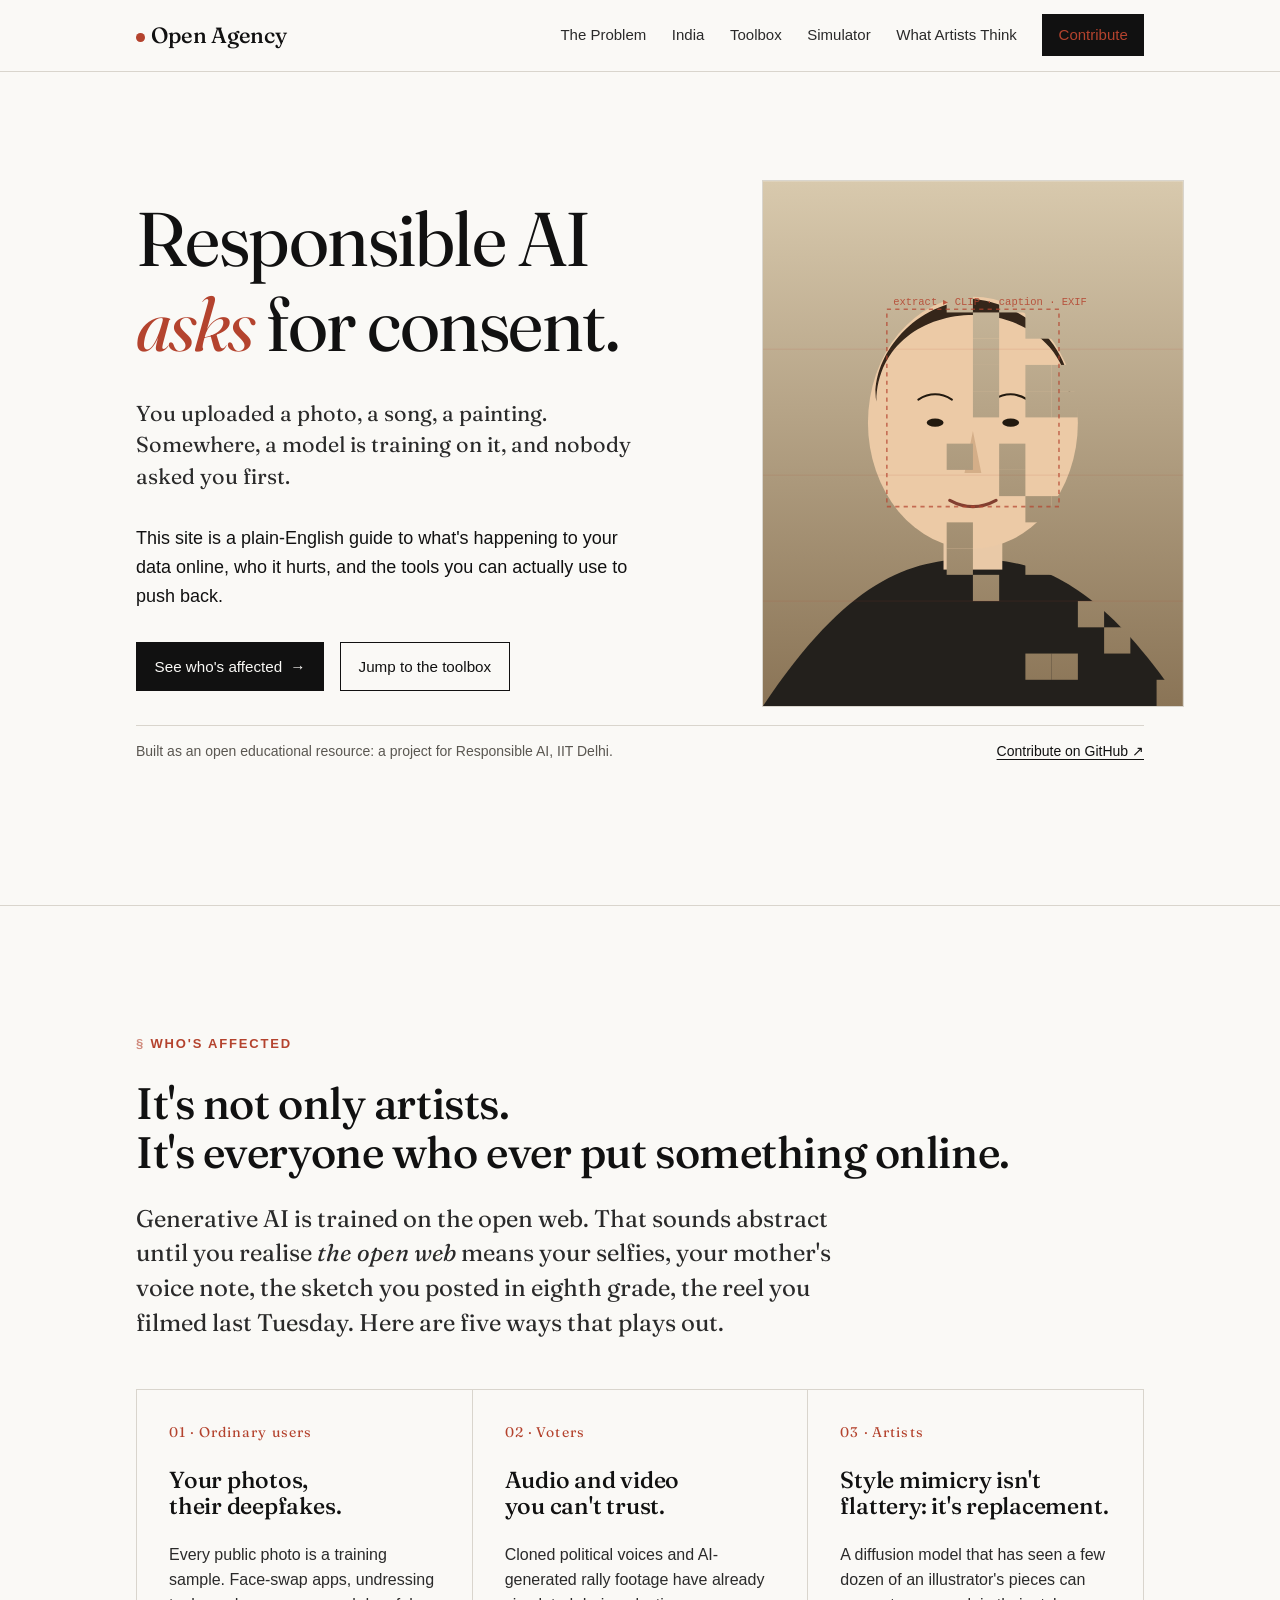
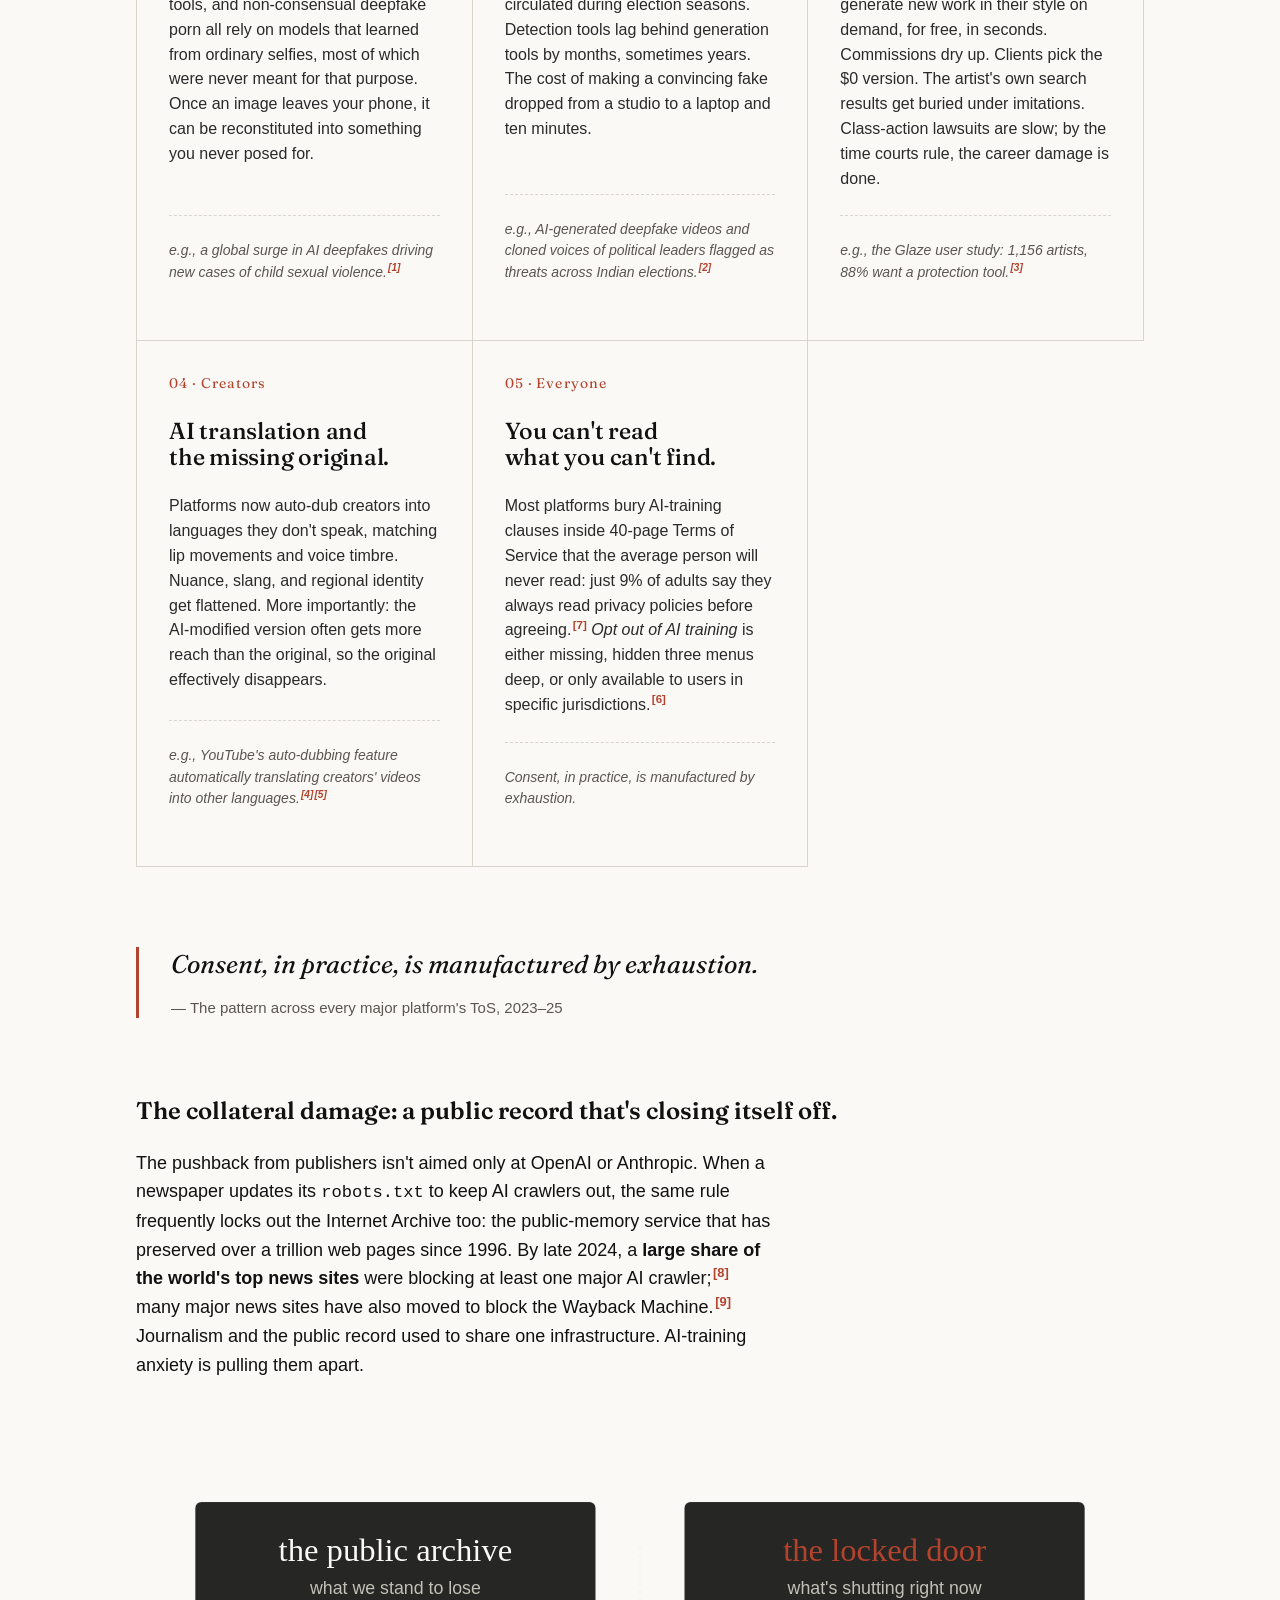
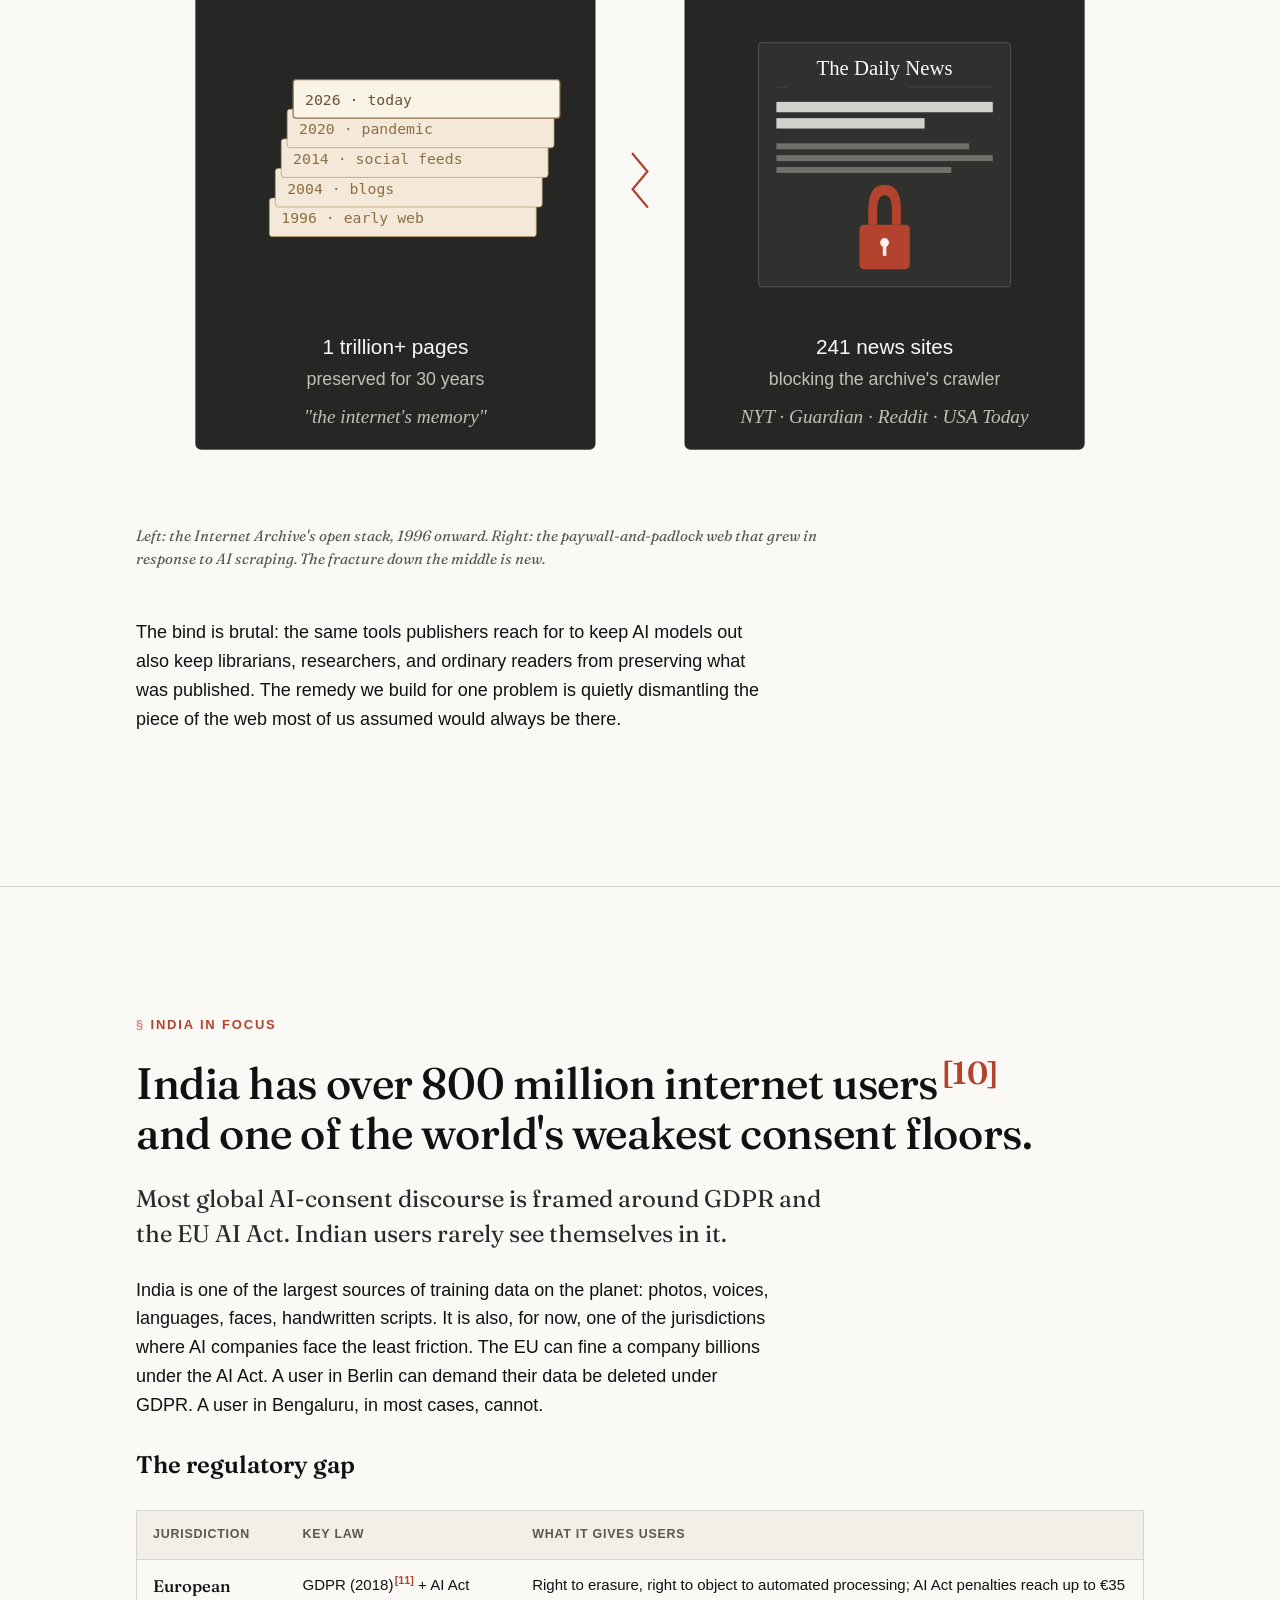
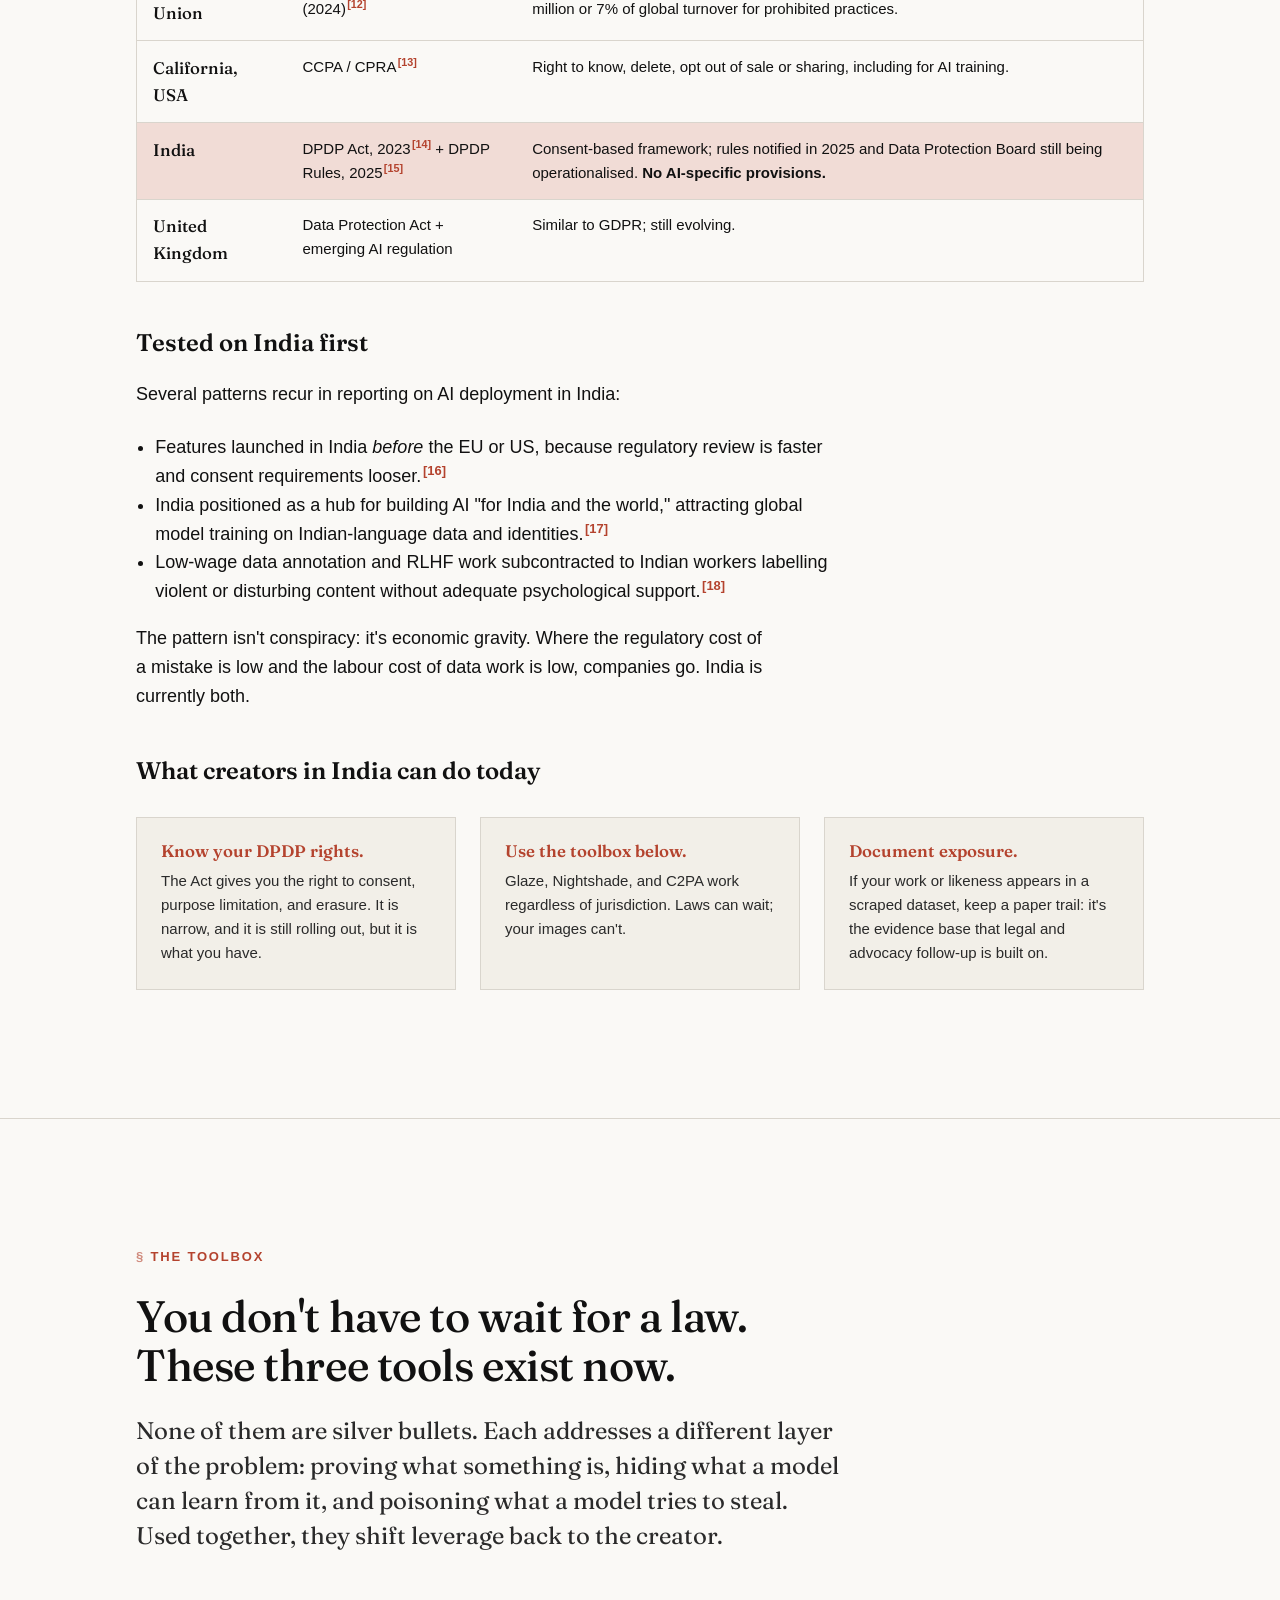
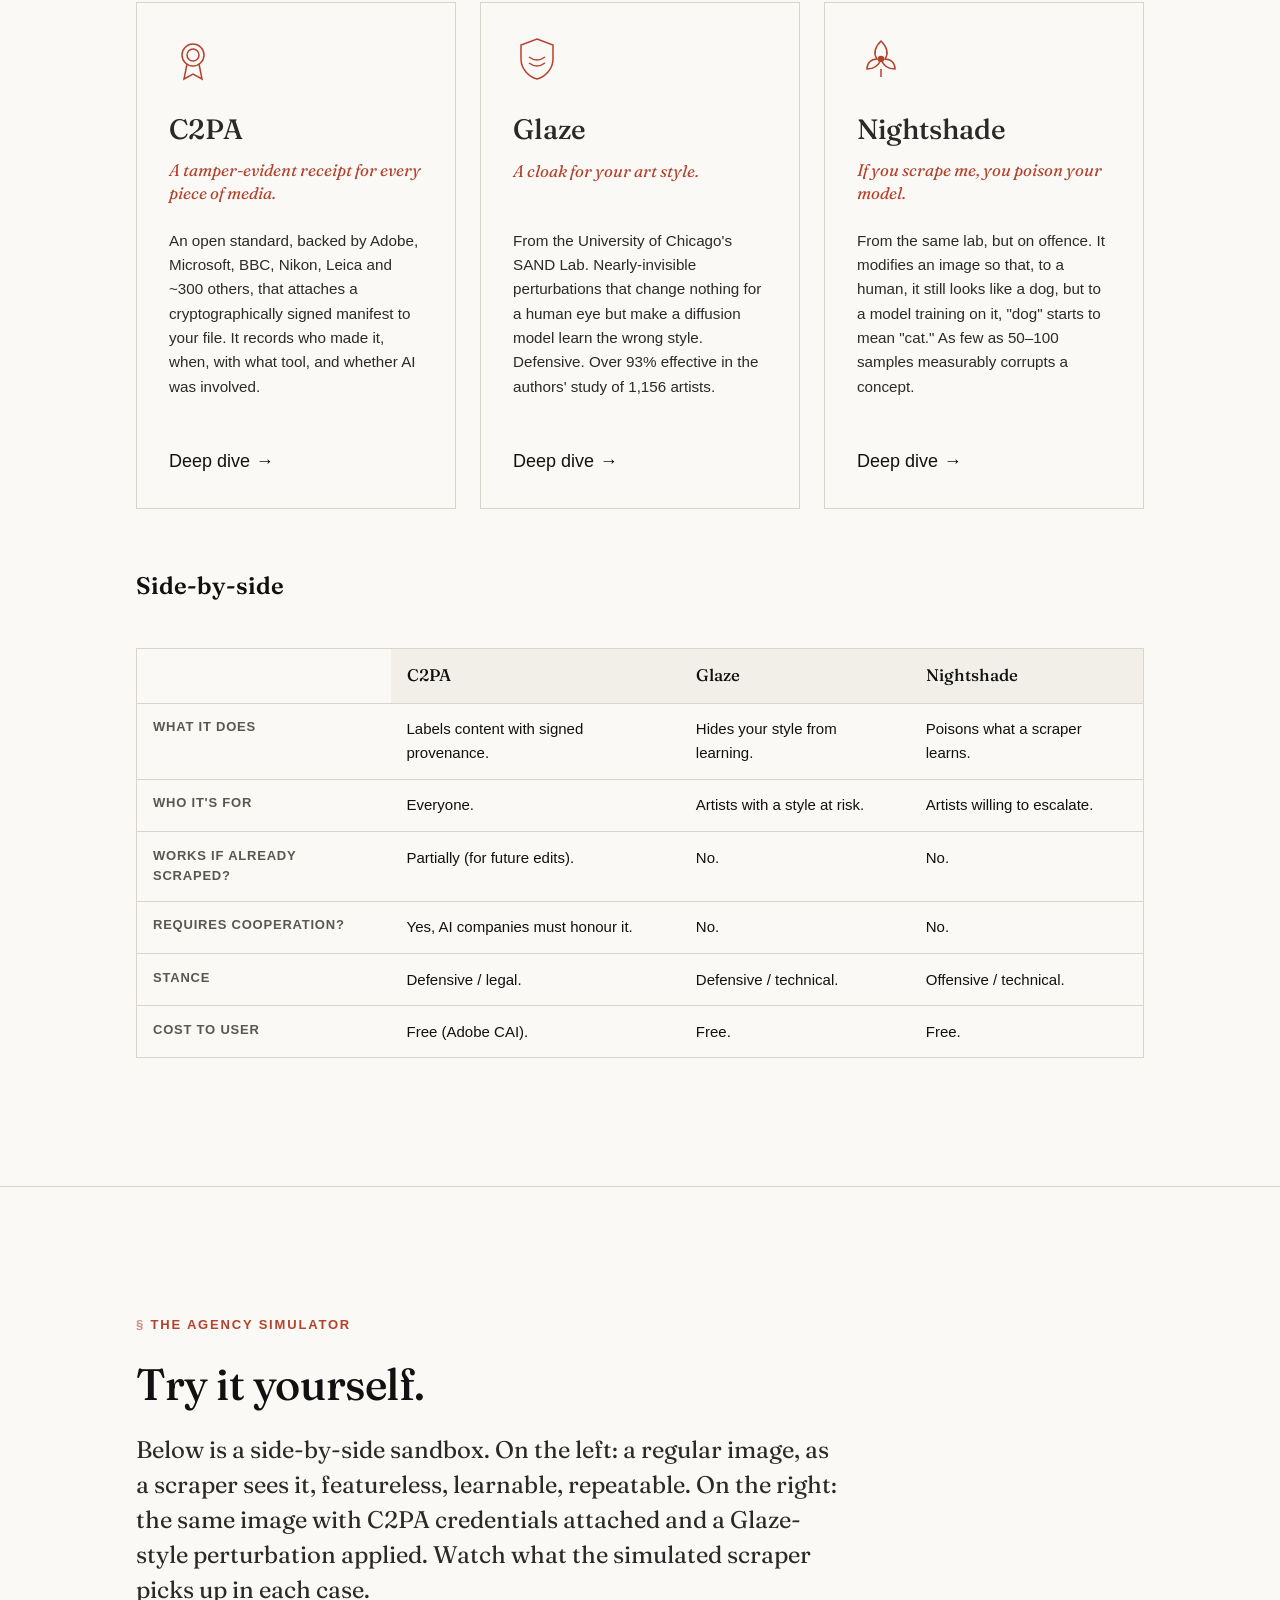
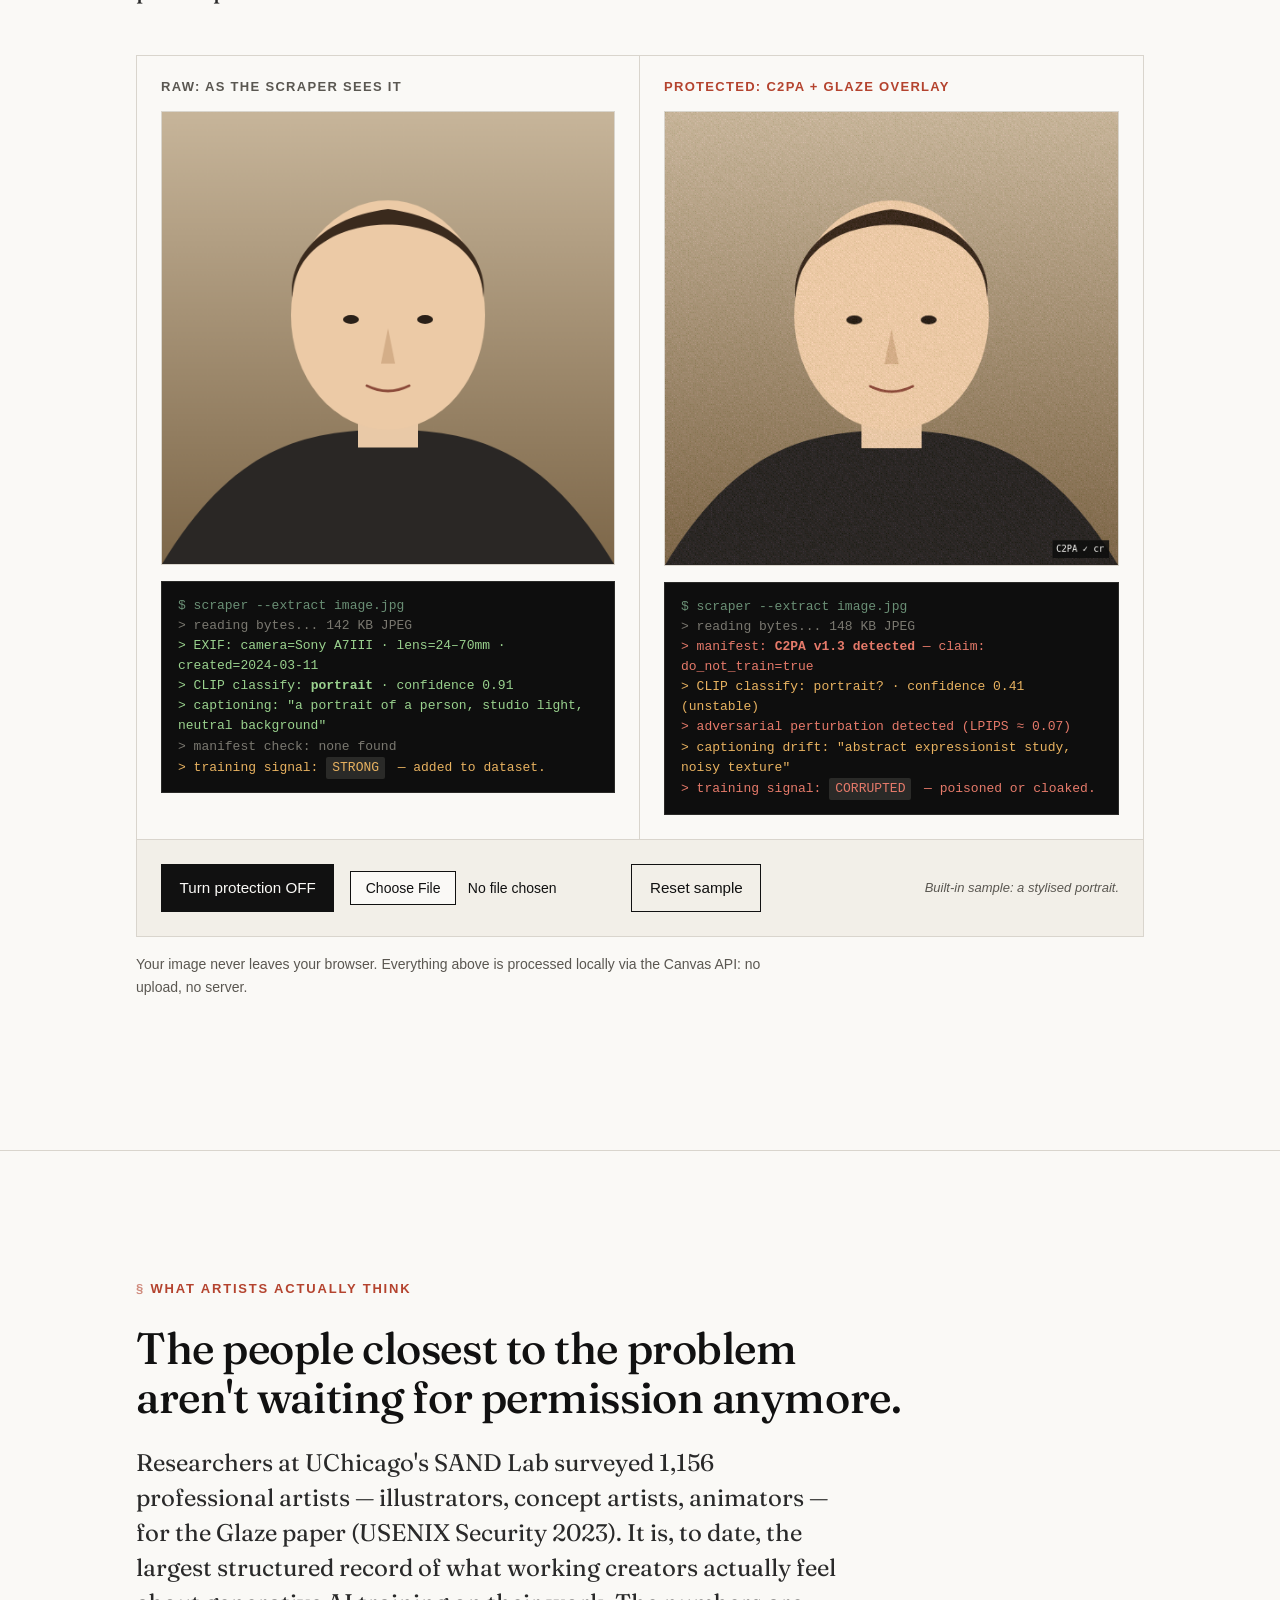
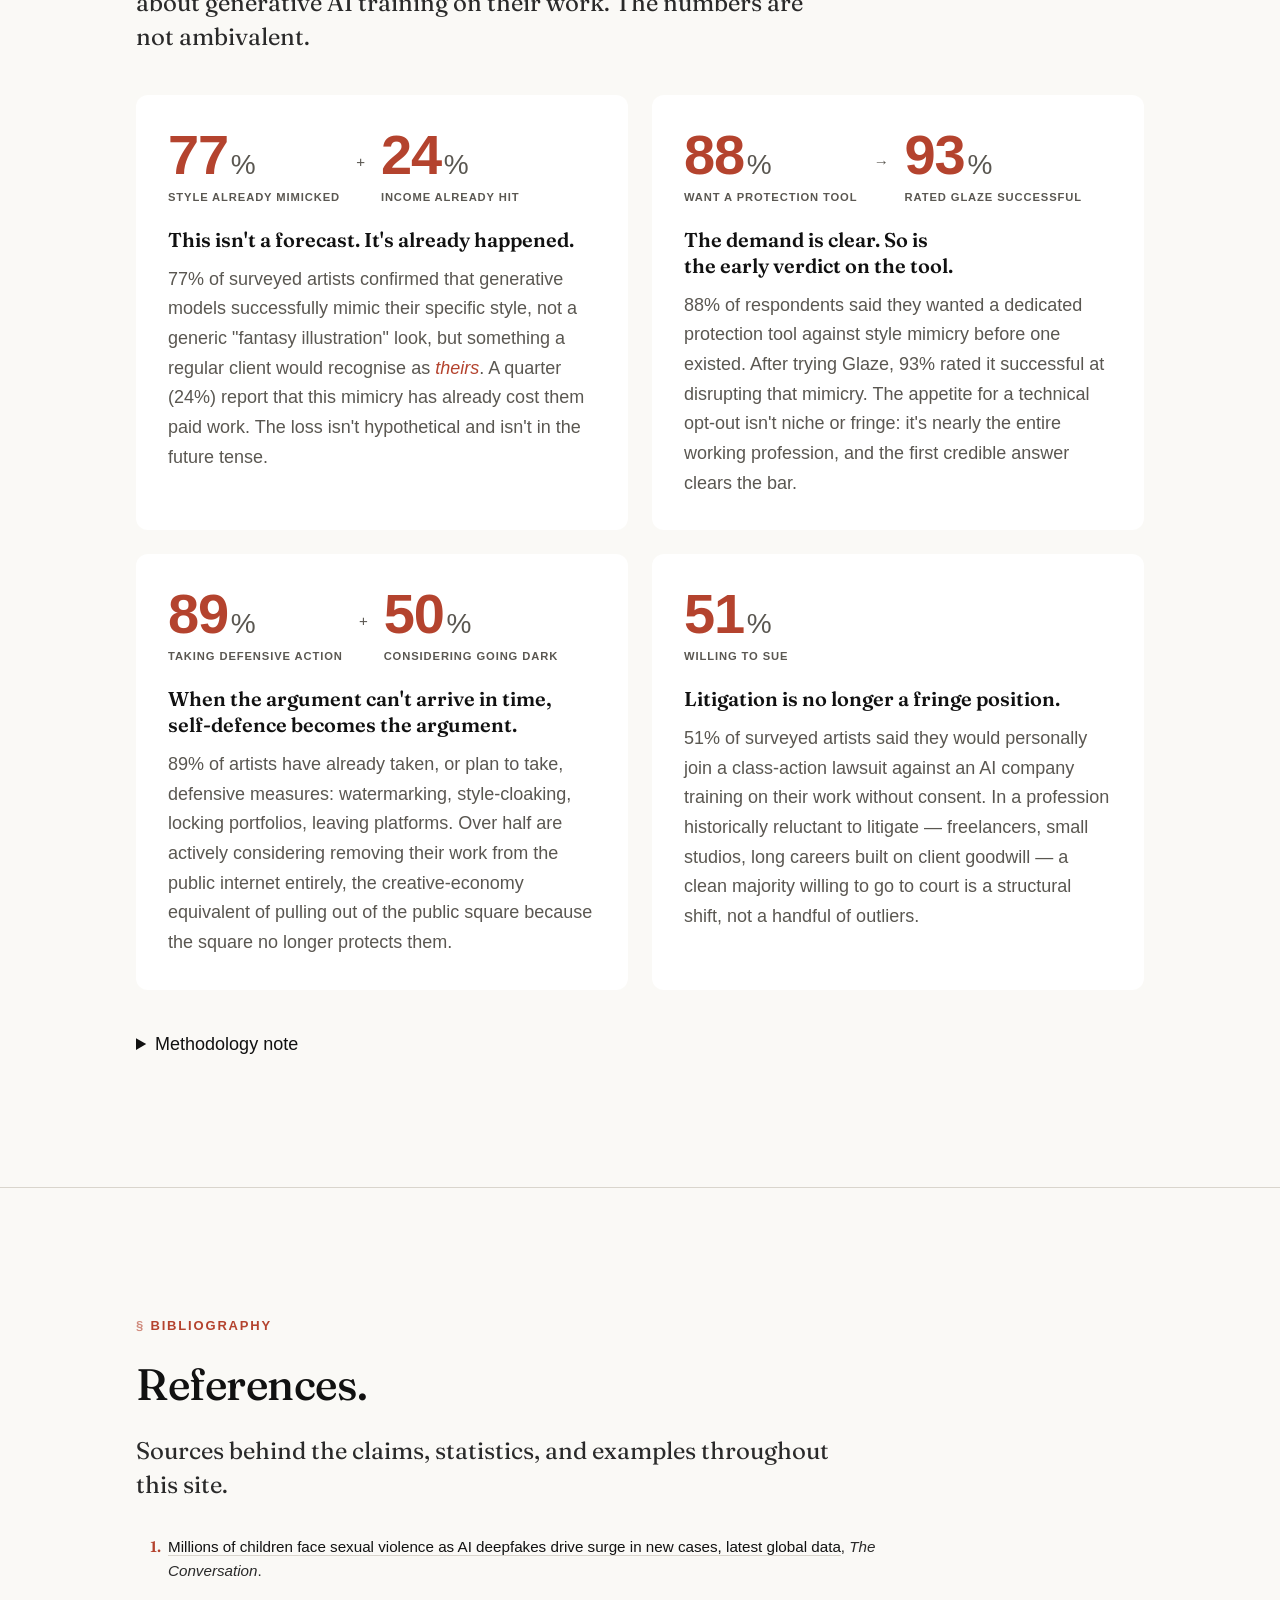
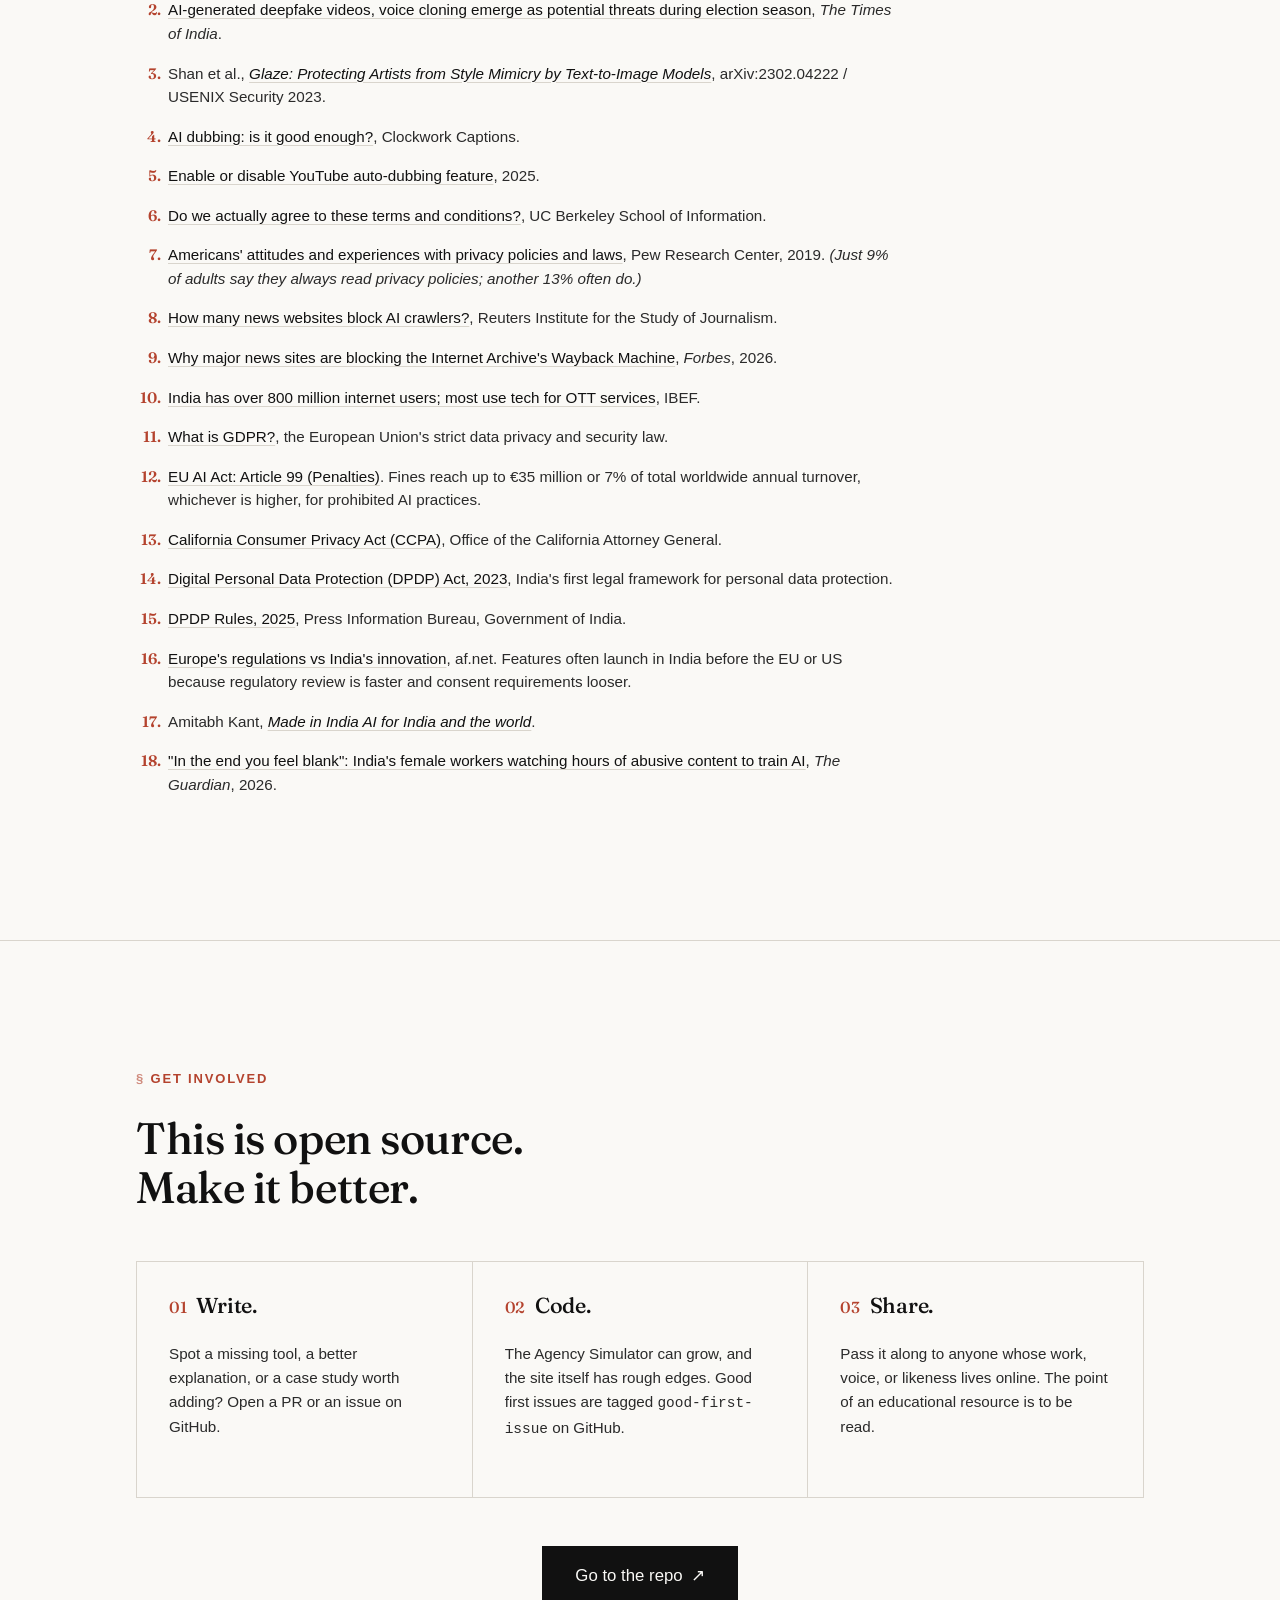
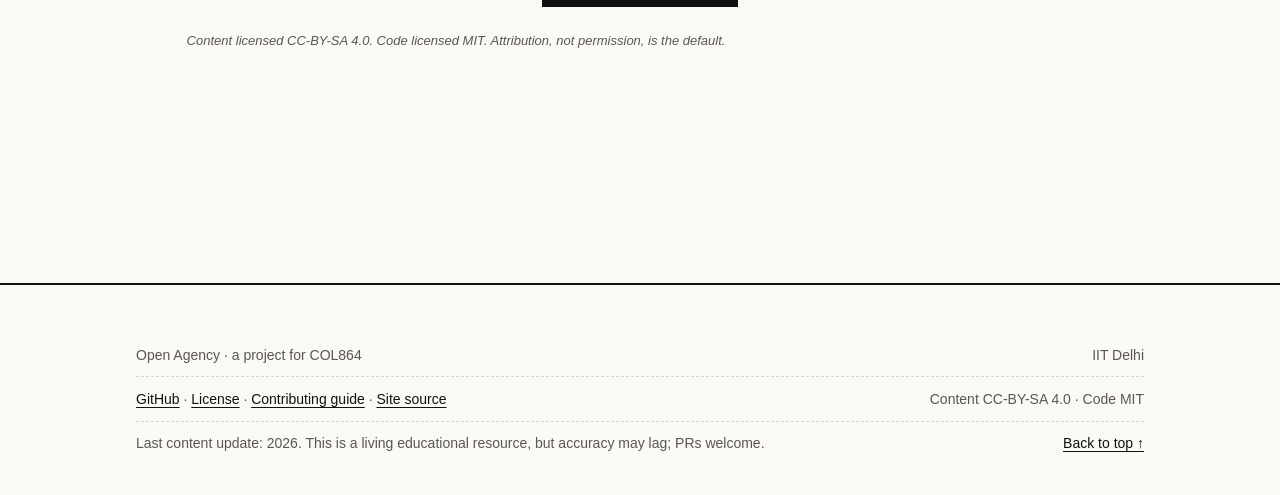
==== commit 4e28d1b9: "Contribute" ====
--- a/index.html
+++ b/index.html
@@ -701,22 +701,22 @@
           <div class="contrib-col">
             <h3><span class="num">01</span> Write.</h3>
             <p>
-              Spot a missing tool? A better explanation? A regional case study? Open a PR
-              against <code>CONTENT.md</code>. We especially need non-US and non-EU context.
+              Spot a missing tool, a better explanation, or a case study worth adding?
+              Open a PR or an issue on GitHub.
             </p>
           </div>
           <div class="contrib-col">
-            <h3><span class="num">02</span> Translate.</h3>
-            <p>
-              We especially want Indic-language translations: Hindi, Tamil, Bengali,
-              Marathi, Kannada, Telugu first. Translations live in <code>/locales/</code>.
+            <h3><span class="num">02</span> Code.</h3>
+            <p>
+              The Agency Simulator can grow, and the site itself has rough edges.
+              Good first issues are tagged <code>good-first-issue</code> on GitHub.
             </p>
           </div>
           <div class="contrib-col">
-            <h3><span class="num">03</span> Code.</h3>
-            <p>
-              The Agency Simulator can grow. Good first issues are tagged
-              <code>good-first-issue</code> on GitHub.
+            <h3><span class="num">03</span> Share.</h3>
+            <p>
+              Pass it along to anyone whose work, voice, or likeness lives online.
+              The point of an educational resource is to be read.
             </p>
           </div>
         </div>
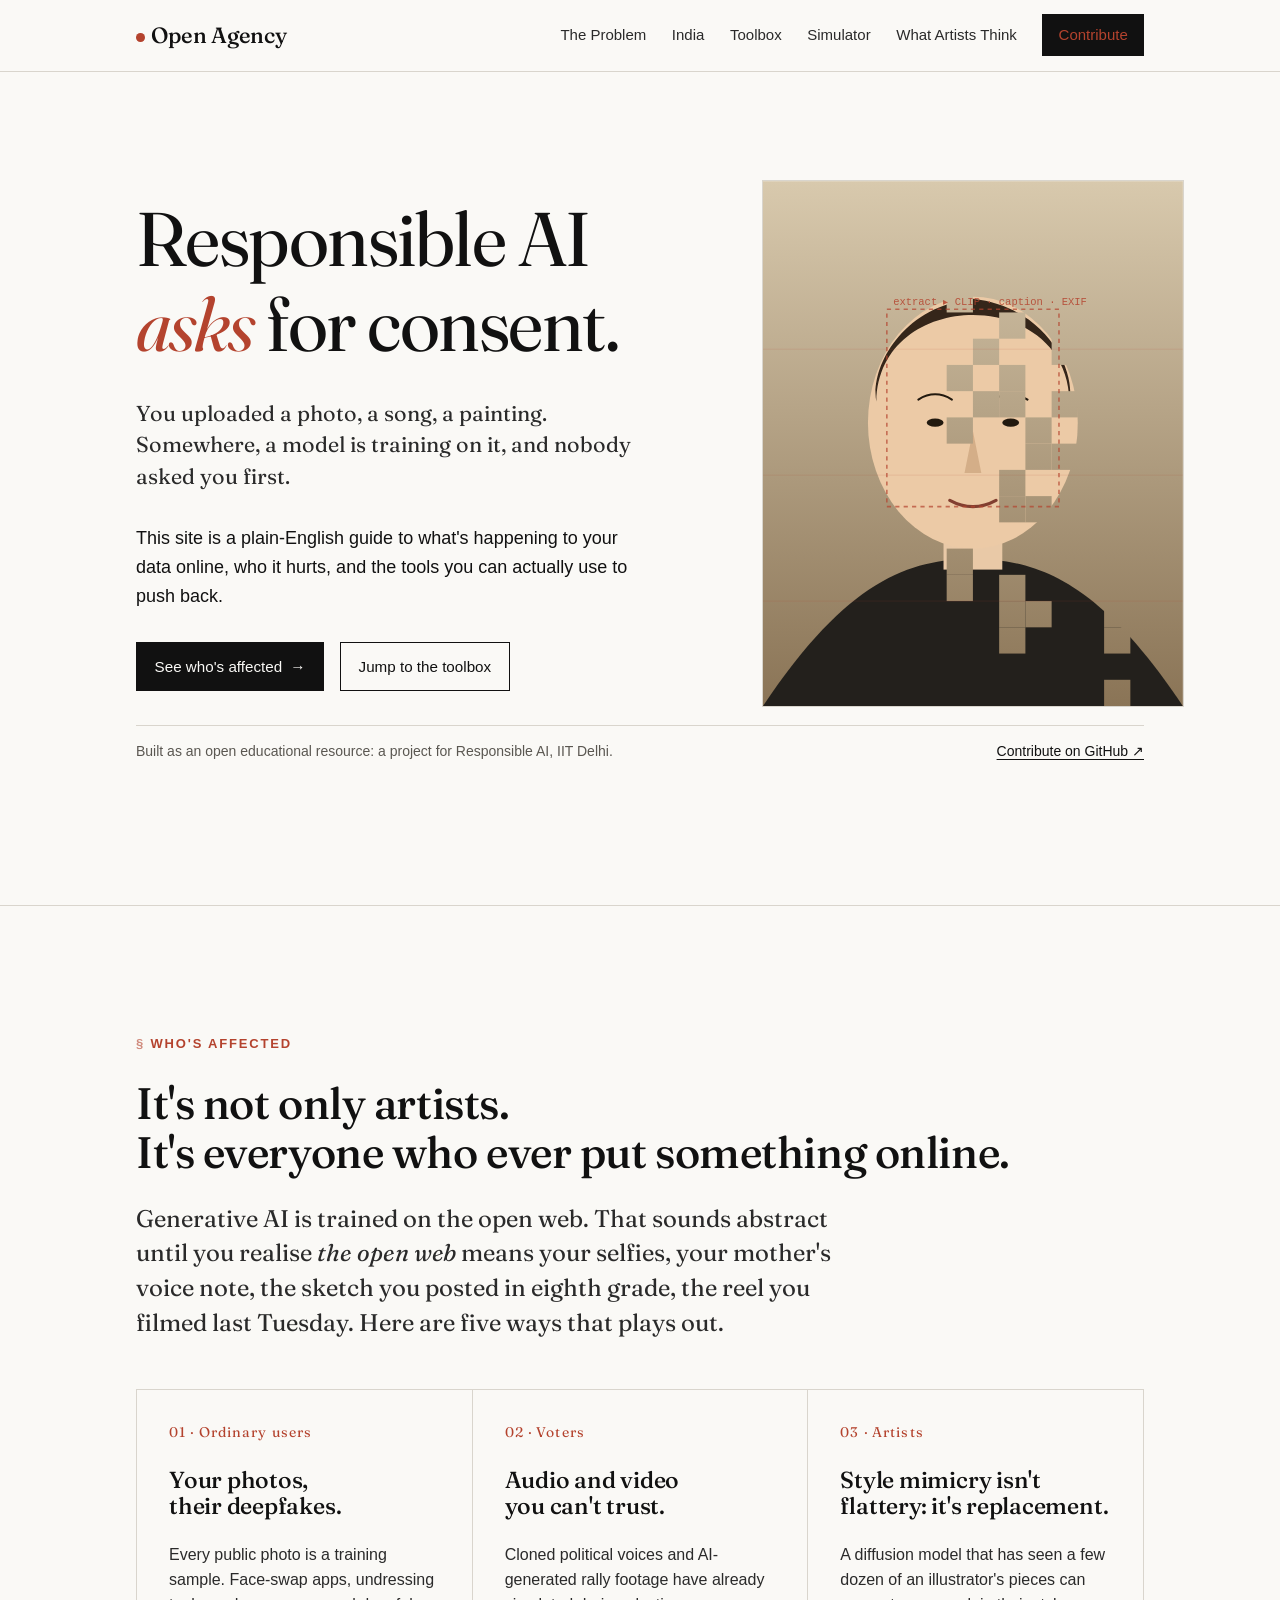
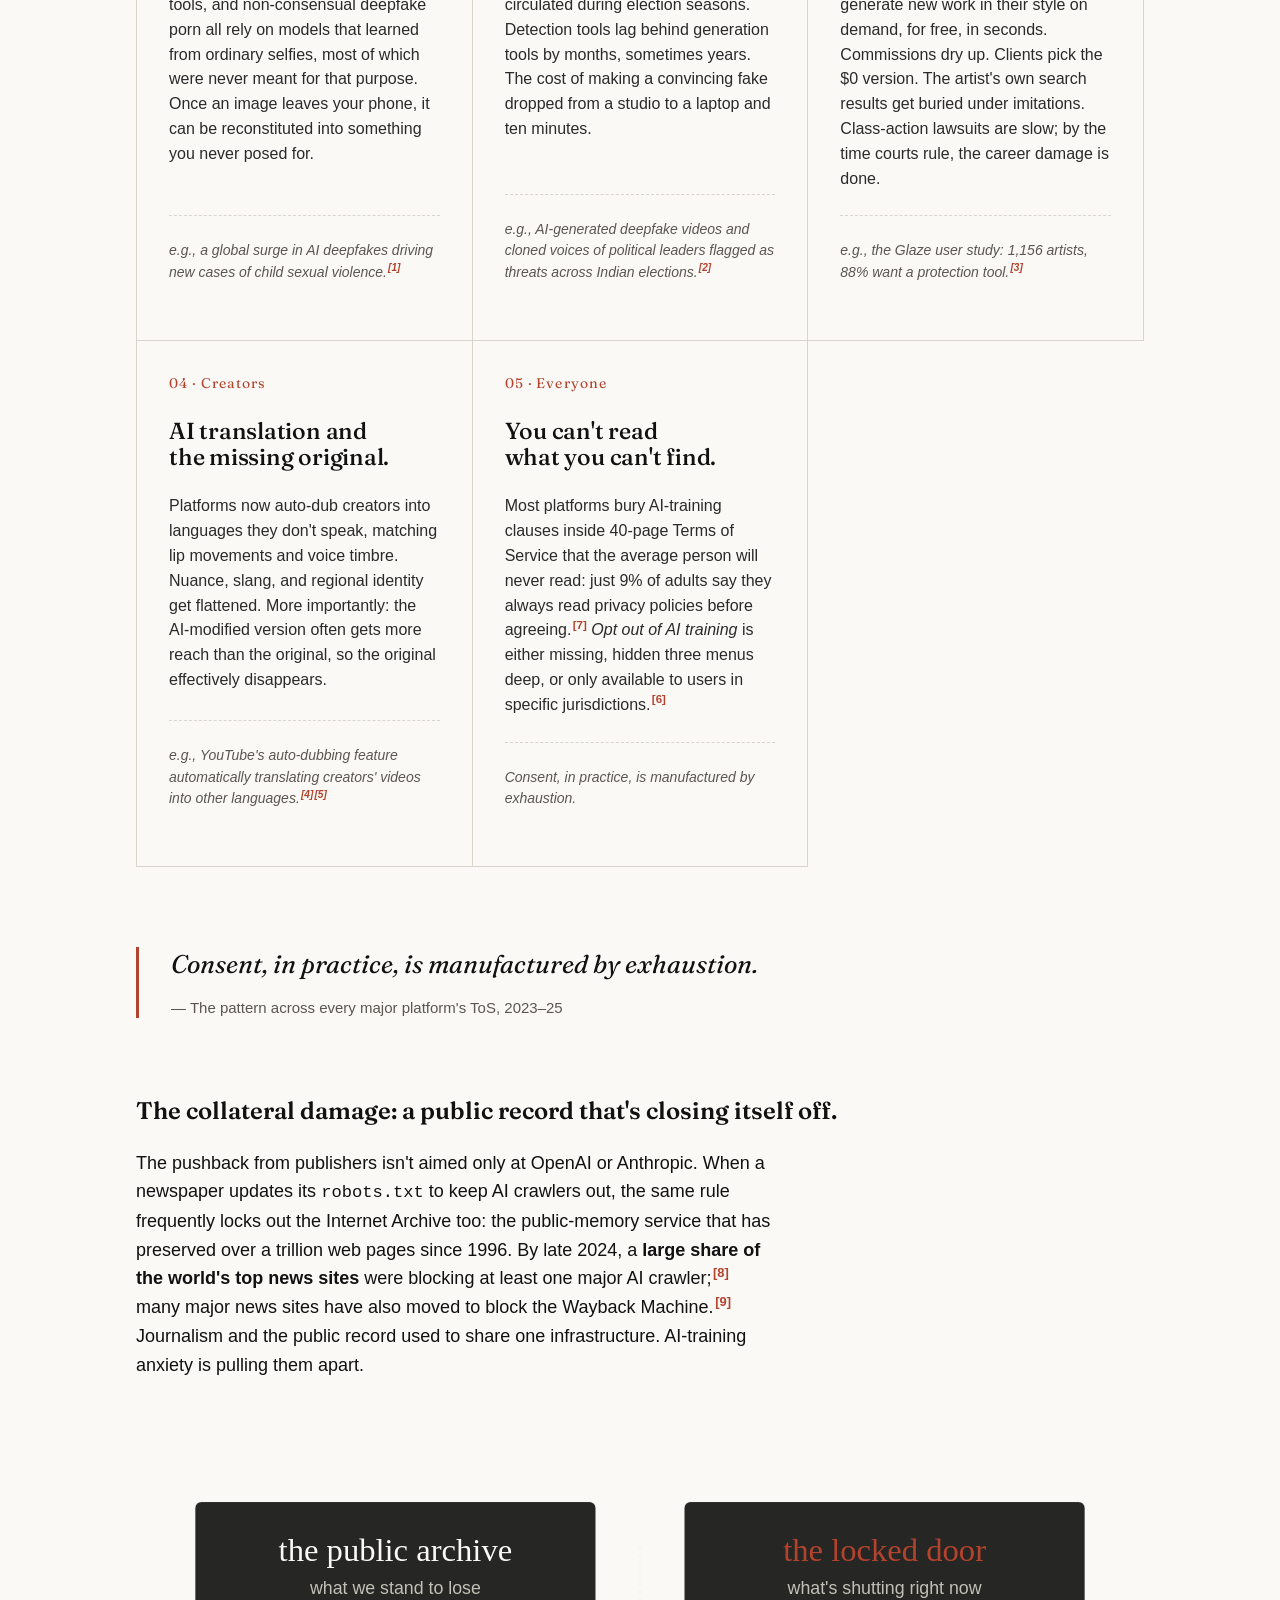
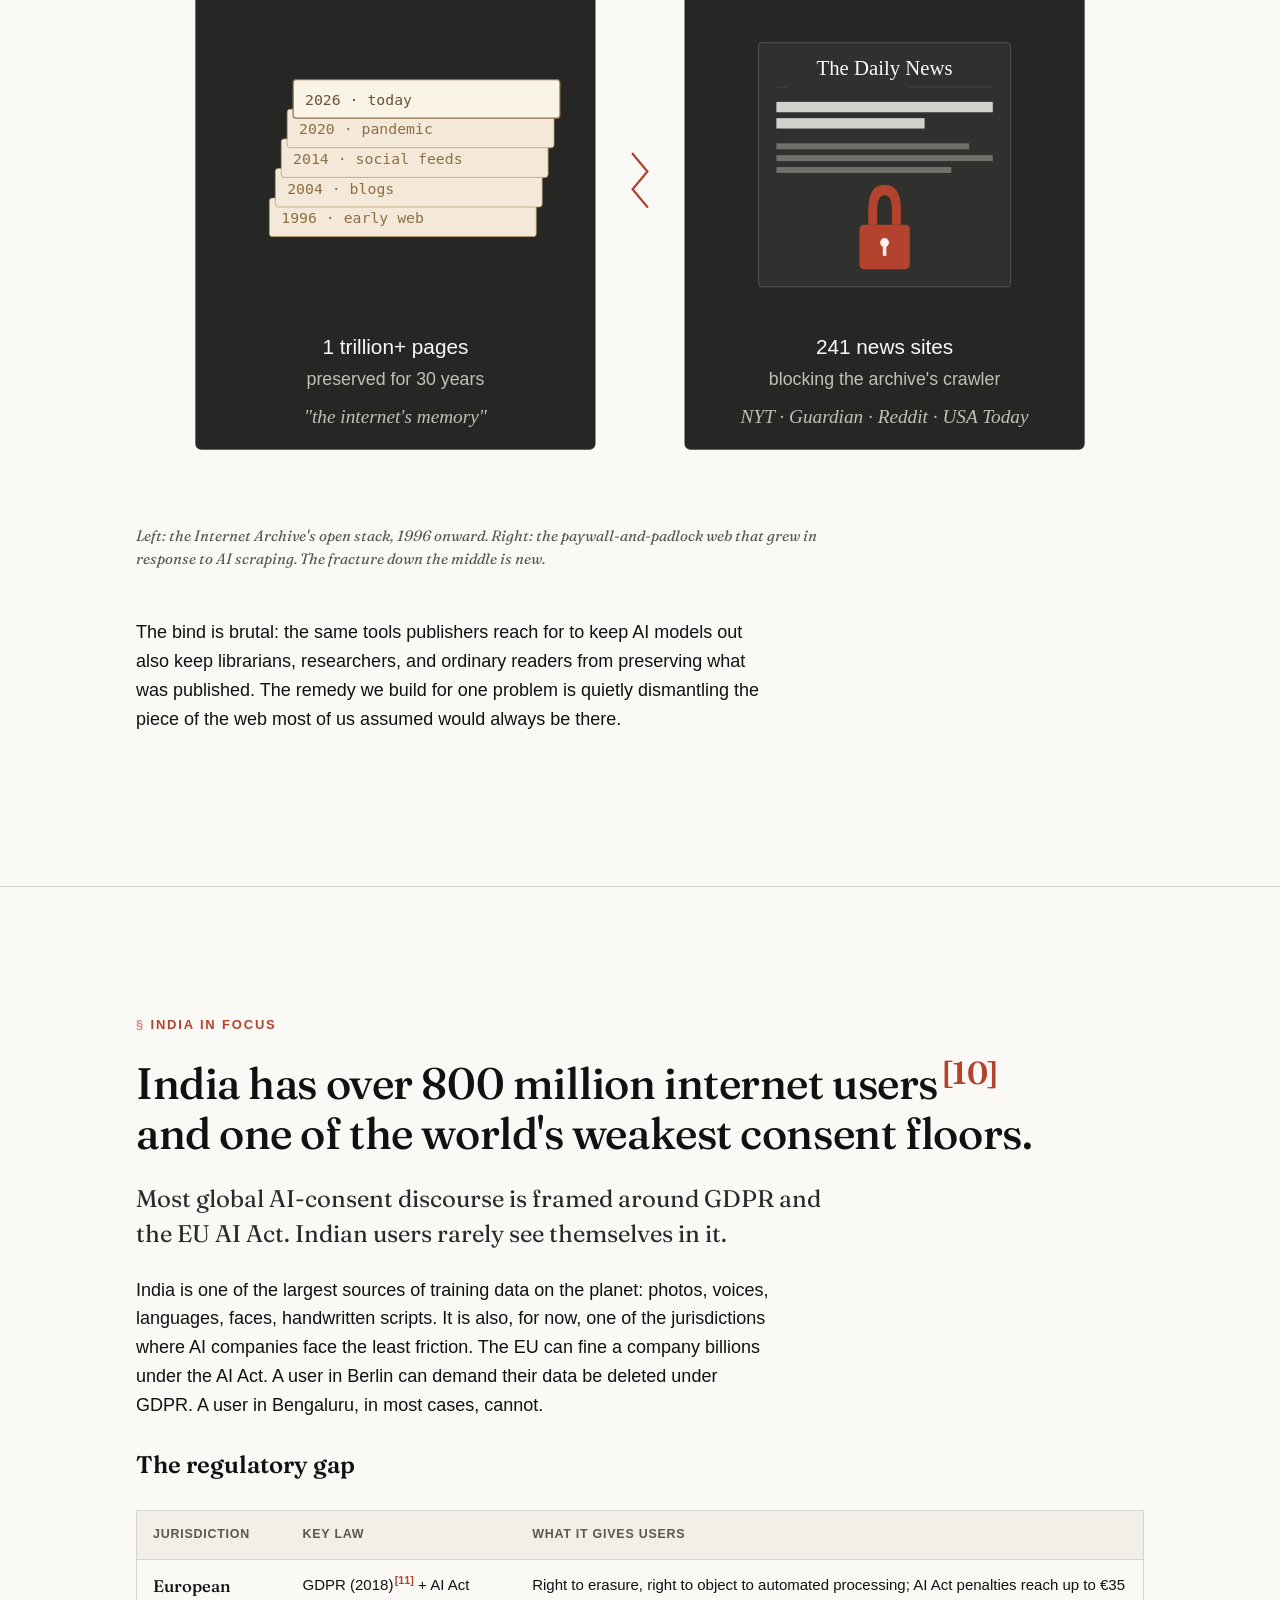
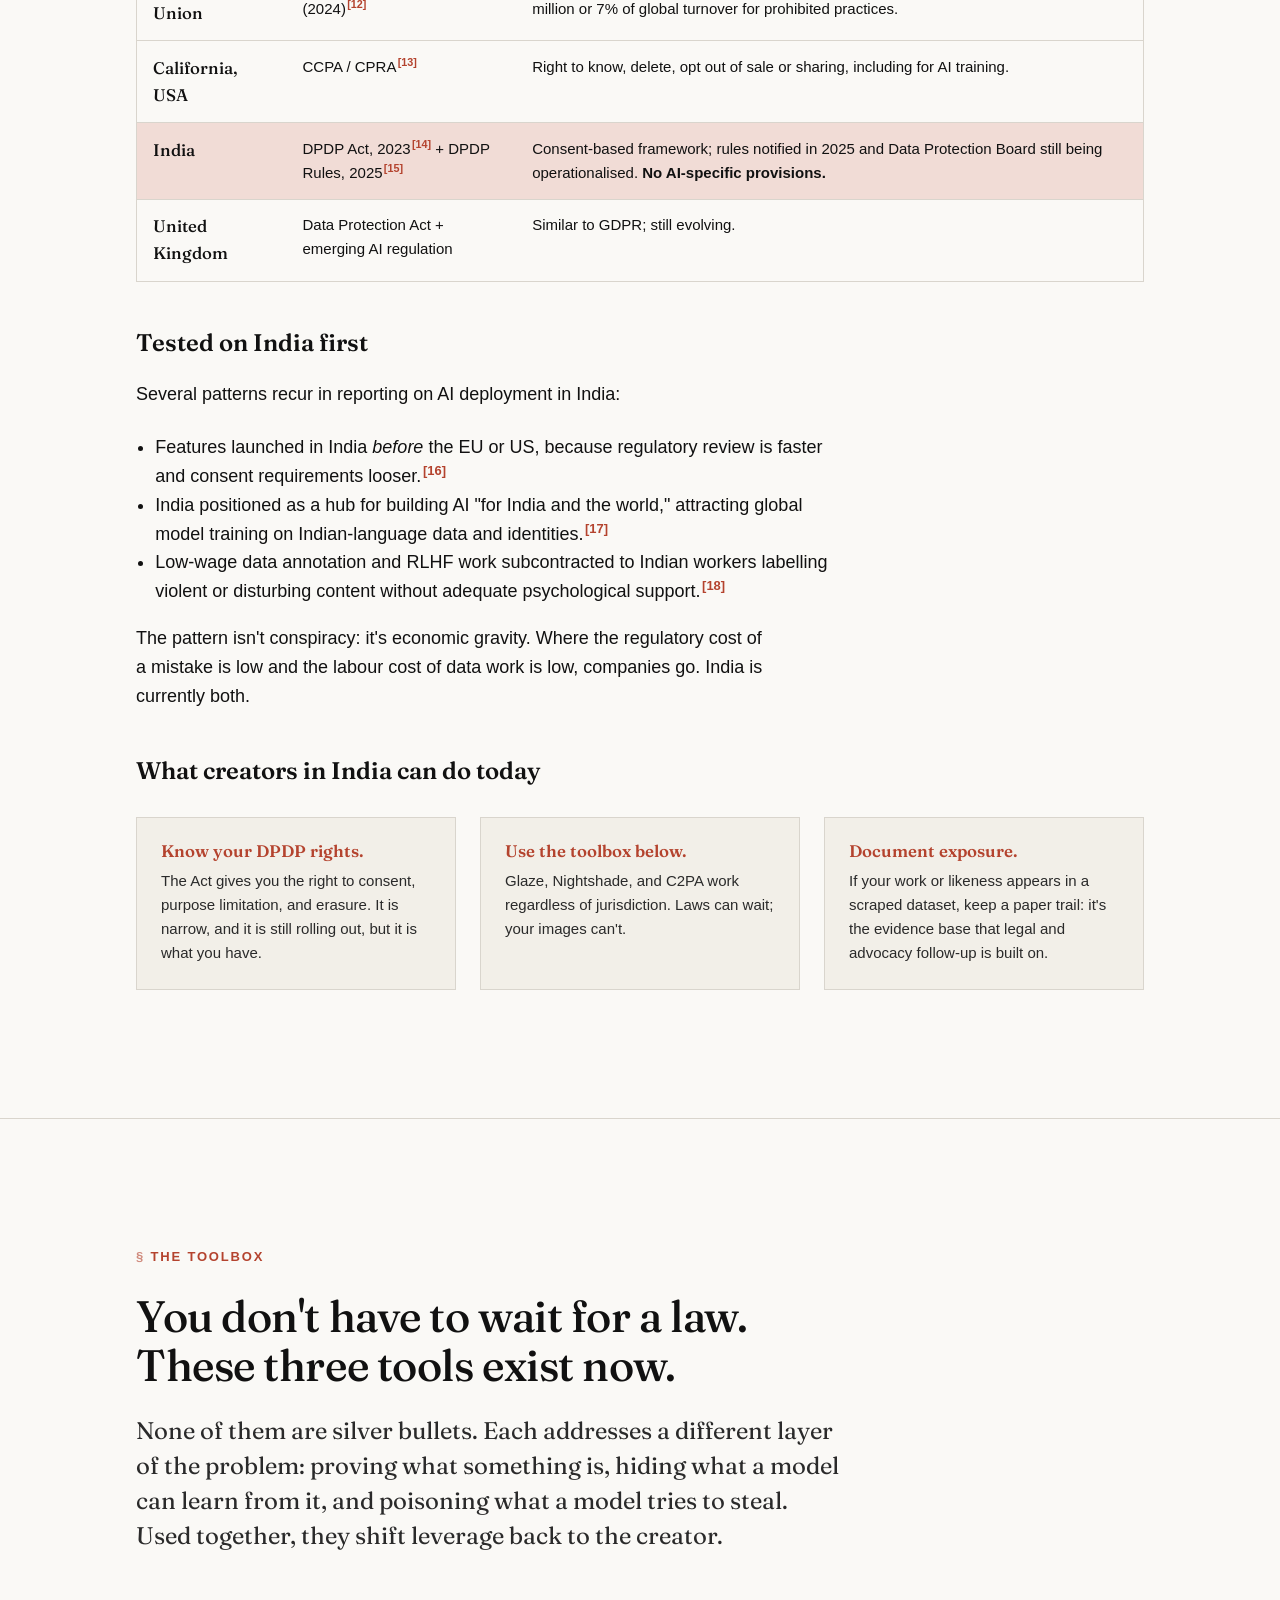
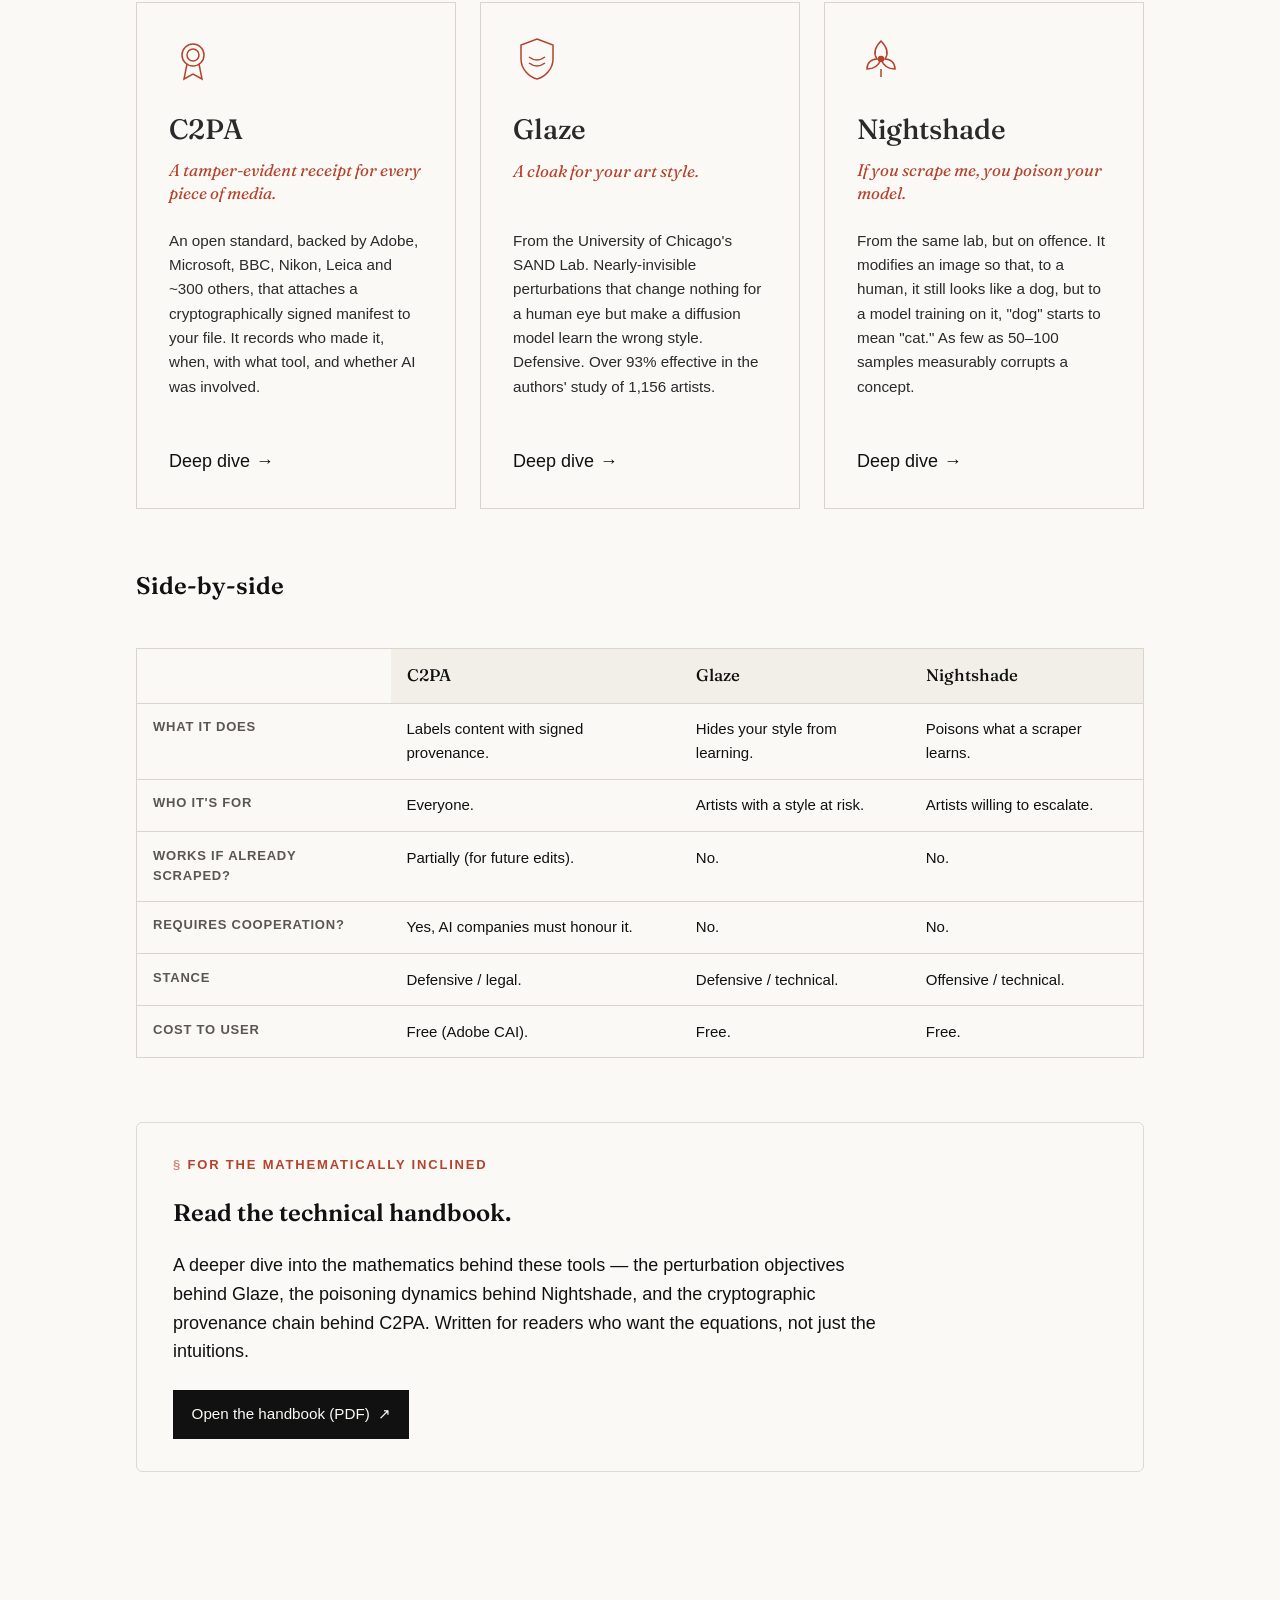
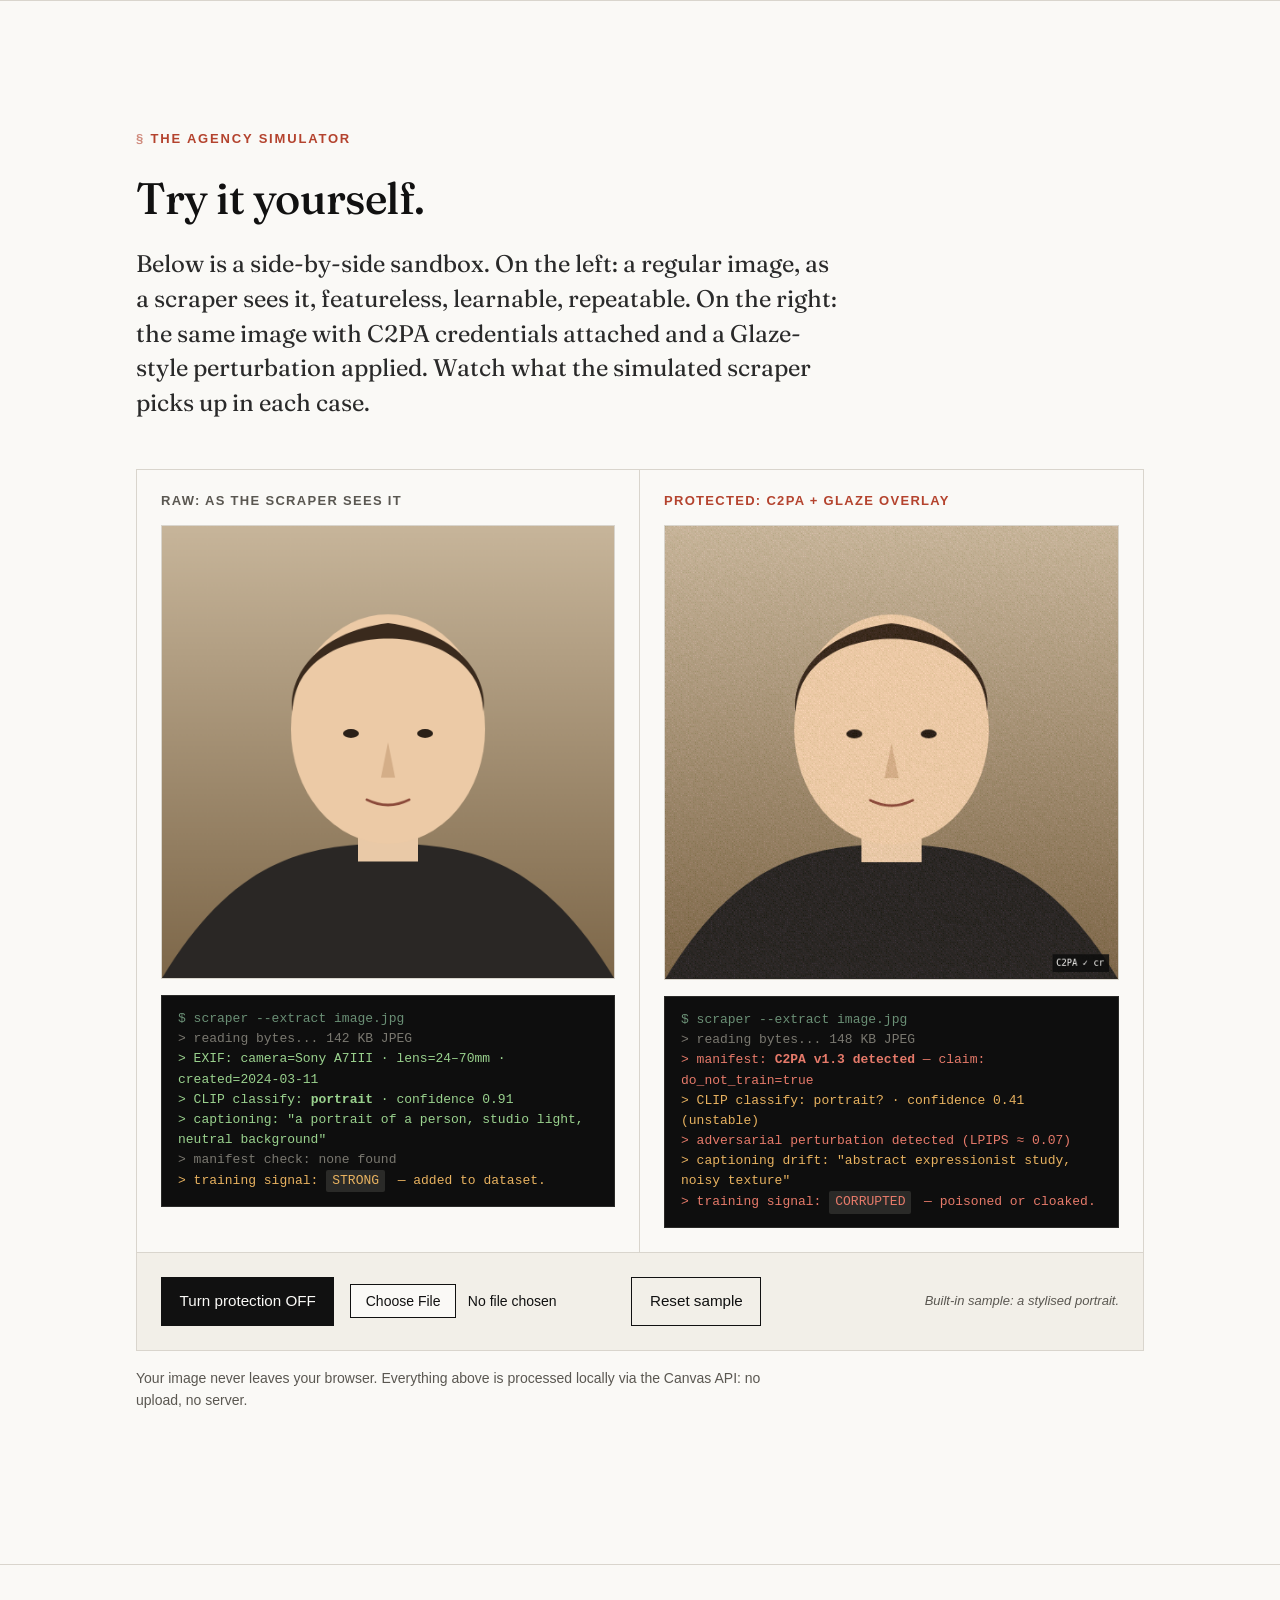
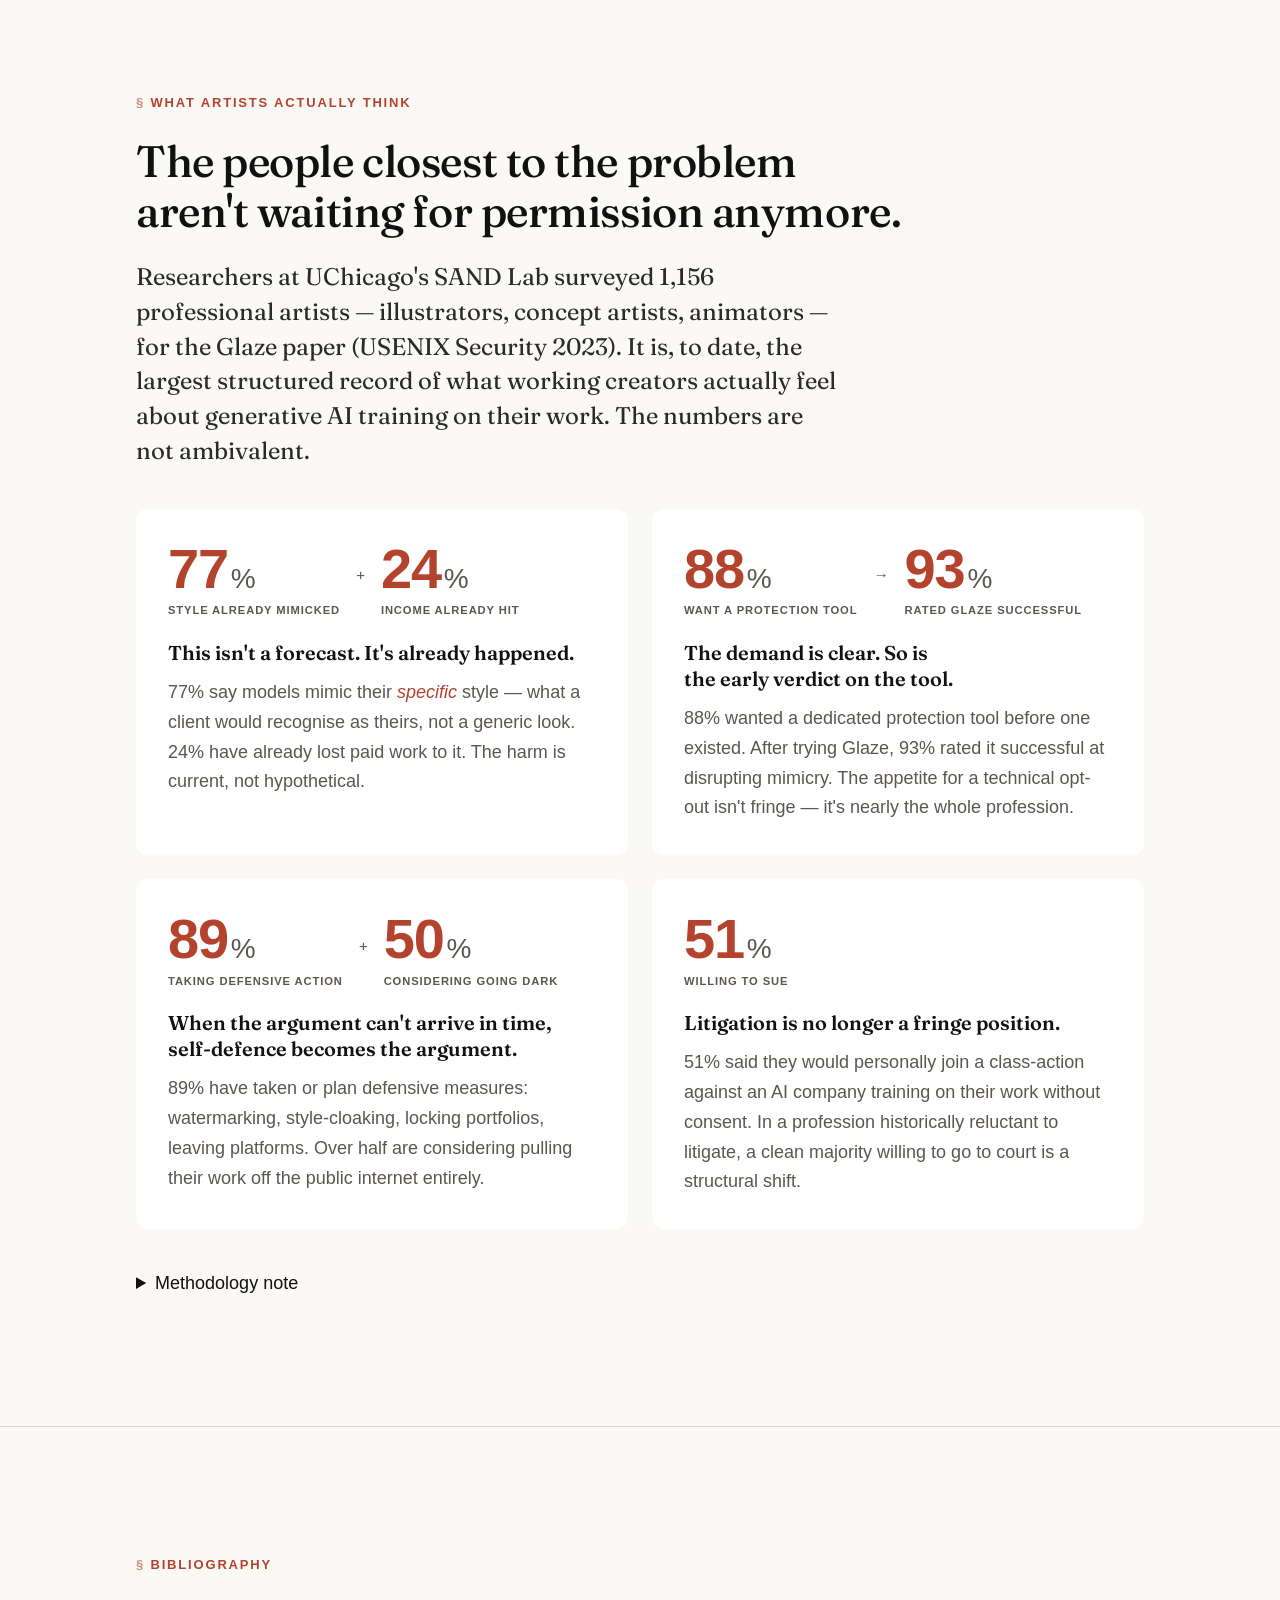
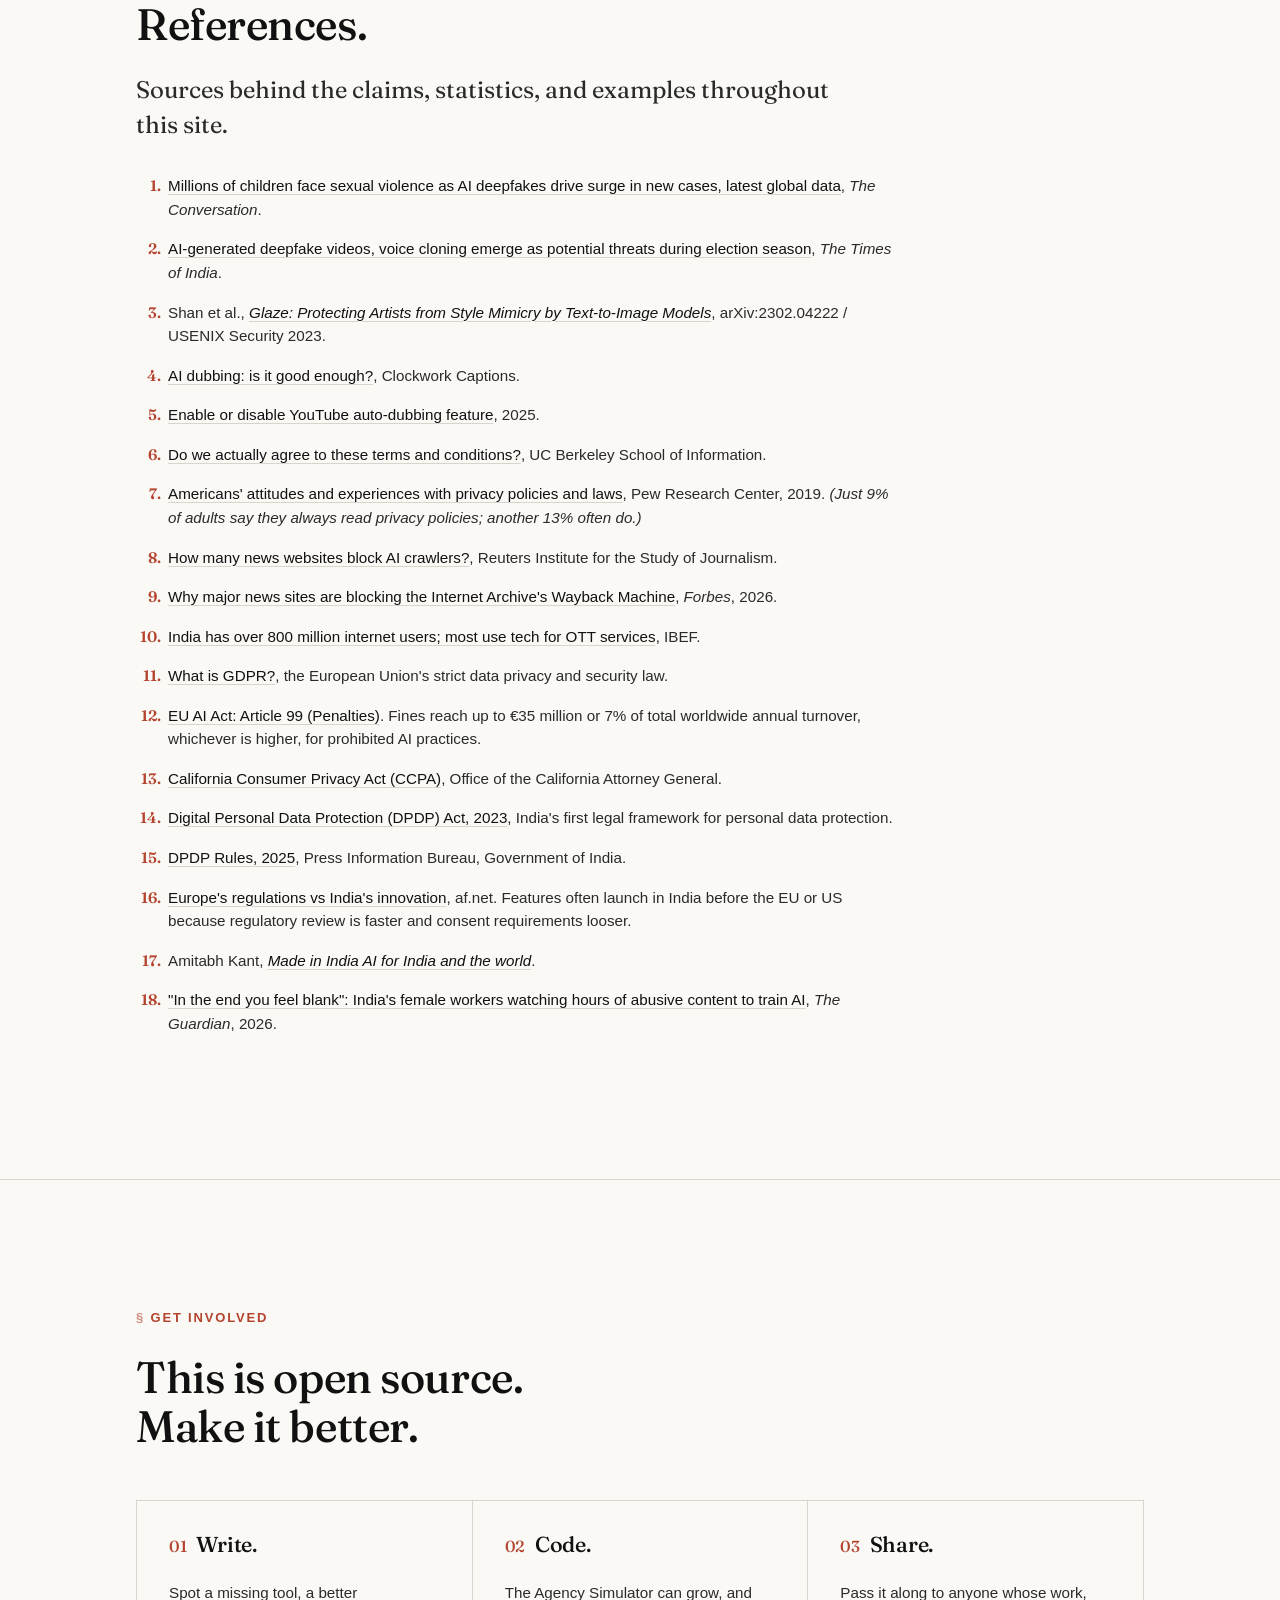
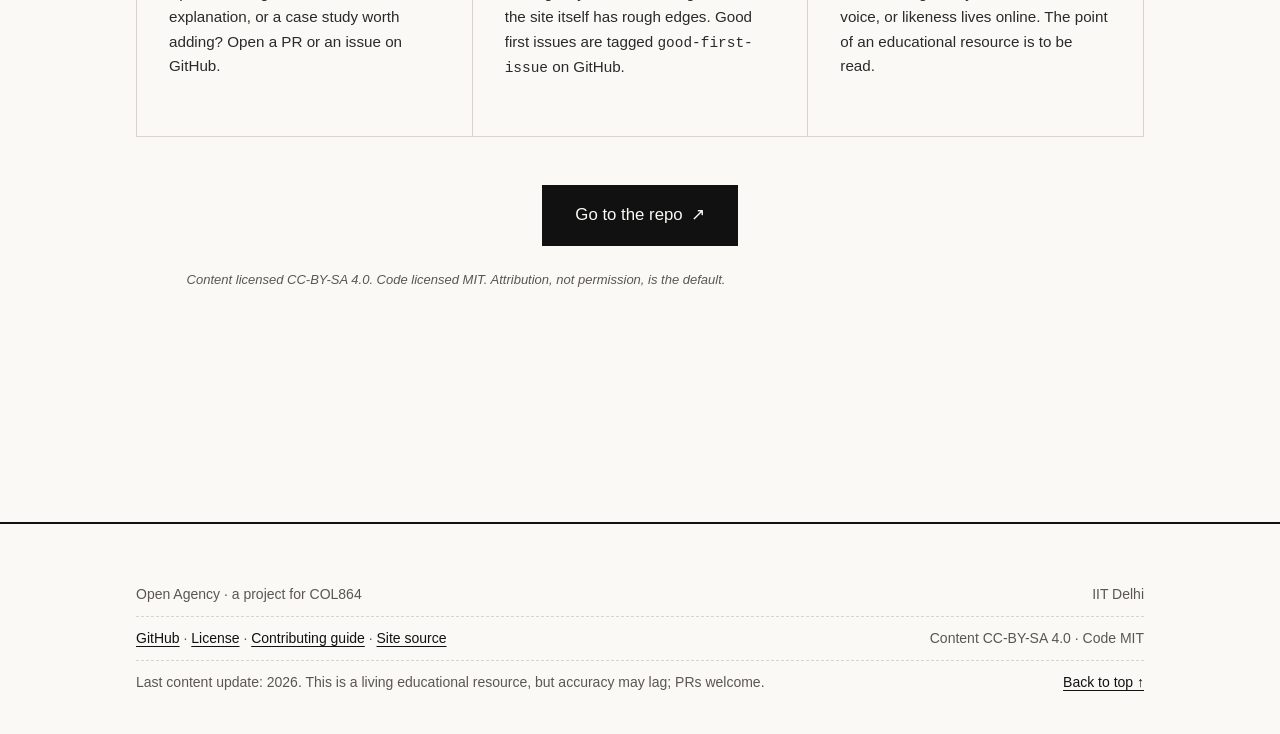
==== commit bc8d4760: "Handbook" ====
--- a/index.html
+++ b/index.html
@@ -451,6 +451,20 @@
             </tbody>
           </table>
         </div>
+
+        <aside class="handbook-cta" style="margin-top:4rem; padding:2rem 2.25rem; border:1px solid rgba(0,0,0,0.12); border-radius:6px;">
+          <p class="section-label" style="margin-top:0;">For the mathematically inclined</p>
+          <h3 style="margin-top:.5rem;">Read the technical handbook.</h3>
+          <p class="prose" style="max-width:44rem;">
+            A deeper dive into the mathematics behind these tools — the perturbation
+            objectives behind Glaze, the poisoning dynamics behind Nightshade, and the
+            cryptographic provenance chain behind C2PA. Written for readers who want
+            the equations, not just the intuitions.
+          </p>
+          <a class="btn" href="assets/Handbook.pdf" target="_blank" rel="noopener">
+            Open the handbook (PDF) <span class="arrow" aria-hidden="true">↗</span>
+          </a>
+        </aside>
       </div>
     </section>
 
@@ -529,11 +543,9 @@
             </div>
             <h3>This isn't a forecast. It's already happened.</h3>
             <p>
-              77% of surveyed artists confirmed that generative models successfully mimic
-              their specific style, not a generic "fantasy illustration" look, but
-              something a regular client would recognise as <em>theirs</em>. A quarter (24%)
-              report that this mimicry has already cost them paid work. The loss isn't
-              hypothetical and isn't in the future tense.
+              77% say models mimic their <em>specific</em> style — what a client would
+              recognise as theirs, not a generic look. 24% have already lost paid work
+              to it. The harm is current, not hypothetical.
             </p>
           </article>
 
@@ -551,11 +563,9 @@
             </div>
             <h3>The demand is clear. So is the early verdict on the tool.</h3>
             <p>
-              88% of respondents said they wanted a dedicated protection tool against style
-              mimicry before one existed. After trying Glaze, 93% rated it successful at
-              disrupting that mimicry. The appetite for a technical opt-out isn't niche or
-              fringe: it's nearly the entire working profession, and the first credible
-              answer clears the bar.
+              88% wanted a dedicated protection tool before one existed. After trying
+              Glaze, 93% rated it successful at disrupting mimicry. The appetite for a
+              technical opt-out isn't fringe — it's nearly the whole profession.
             </p>
           </article>
 
@@ -573,11 +583,9 @@
             </div>
             <h3>When the argument can't arrive in time, self-defence becomes the argument.</h3>
             <p>
-              89% of artists have already taken, or plan to take, defensive measures:
-              watermarking, style-cloaking, locking portfolios, leaving platforms. Over
-              half are actively considering removing their work from the public internet
-              entirely, the creative-economy equivalent of pulling out of the public
-              square because the square no longer protects them.
+              89% have taken or plan defensive measures: watermarking, style-cloaking,
+              locking portfolios, leaving platforms. Over half are considering pulling
+              their work off the public internet entirely.
             </p>
           </article>
 
@@ -590,11 +598,10 @@
             </div>
             <h3>Litigation is no longer a fringe position.</h3>
             <p>
-              51% of surveyed artists said they would personally join a class-action
-              lawsuit against an AI company training on their work without consent. In a
-              profession historically reluctant to litigate — freelancers, small studios,
-              long careers built on client goodwill — a clean majority willing to go to
-              court is a structural shift, not a handful of outliers.
+              51% said they would personally join a class-action against an AI company
+              training on their work without consent. In a profession historically
+              reluctant to litigate, a clean majority willing to go to court is a
+              structural shift.
             </p>
           </article>
 
